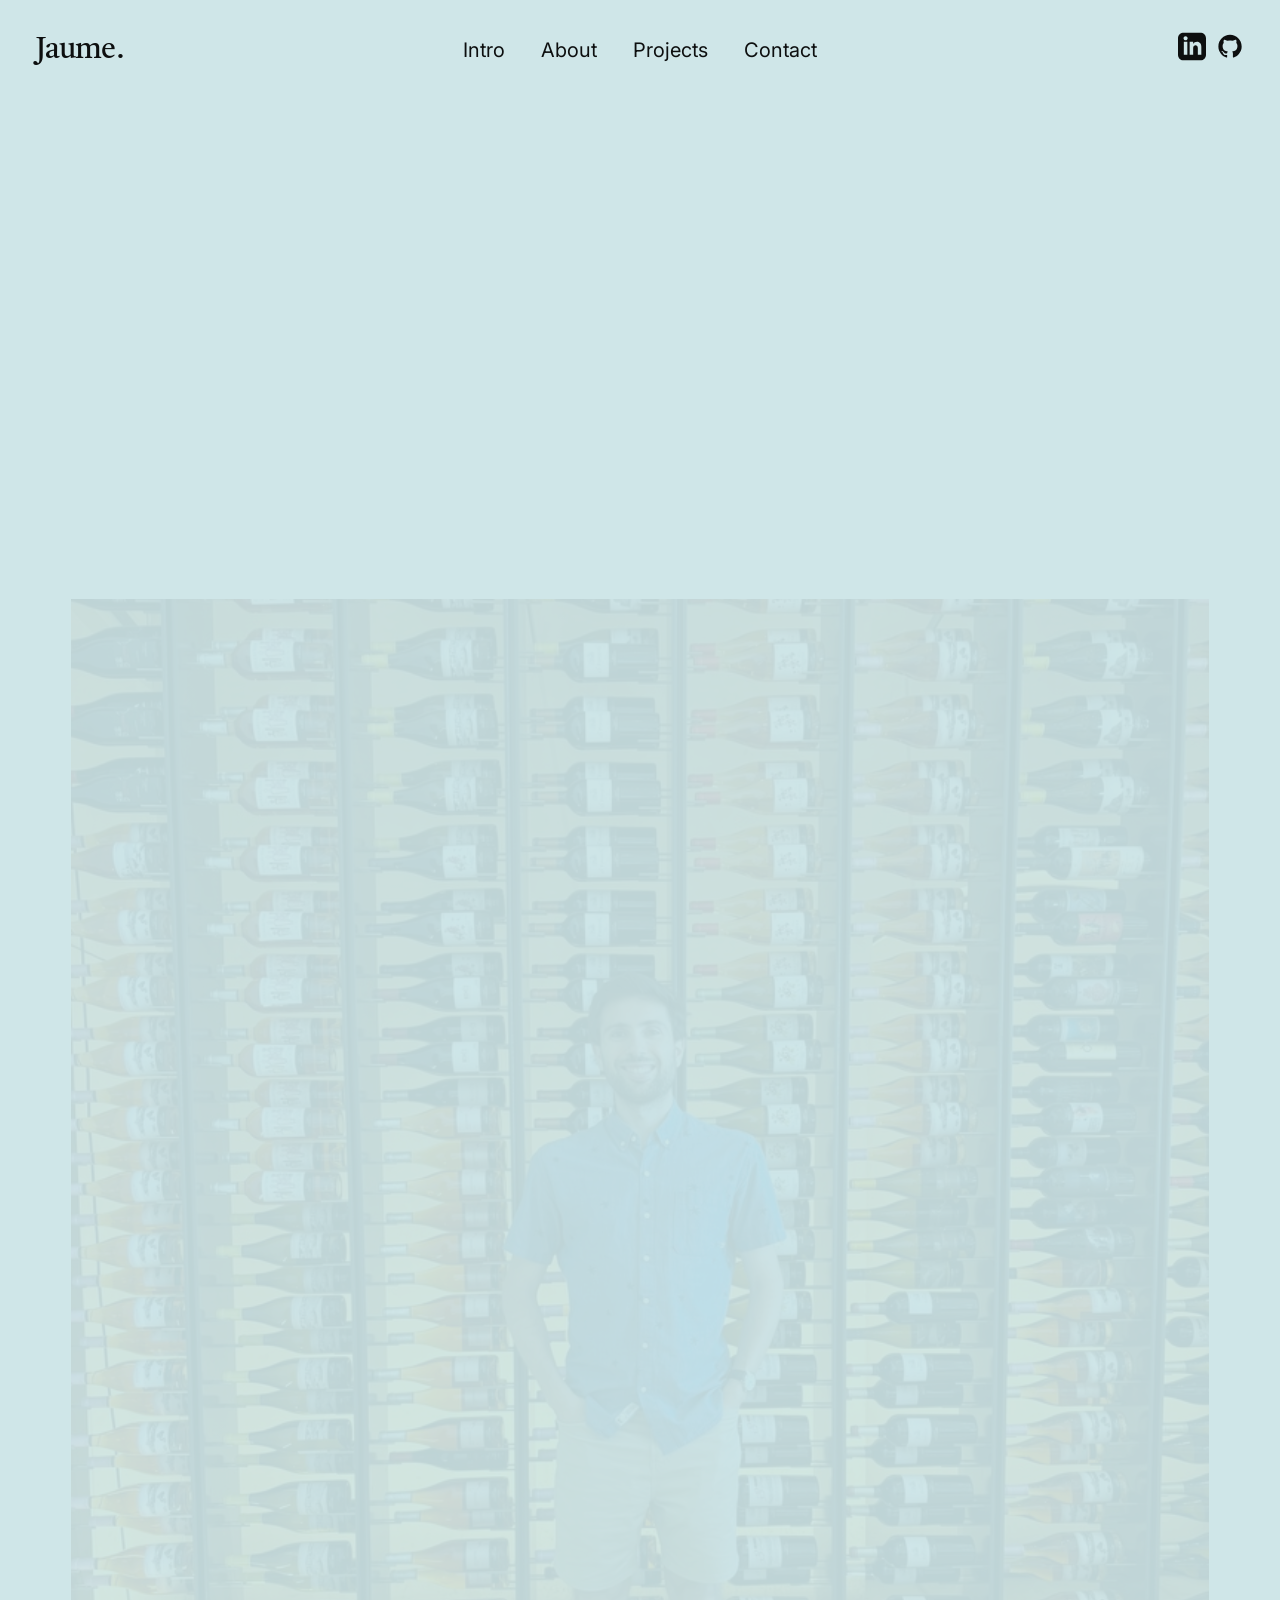
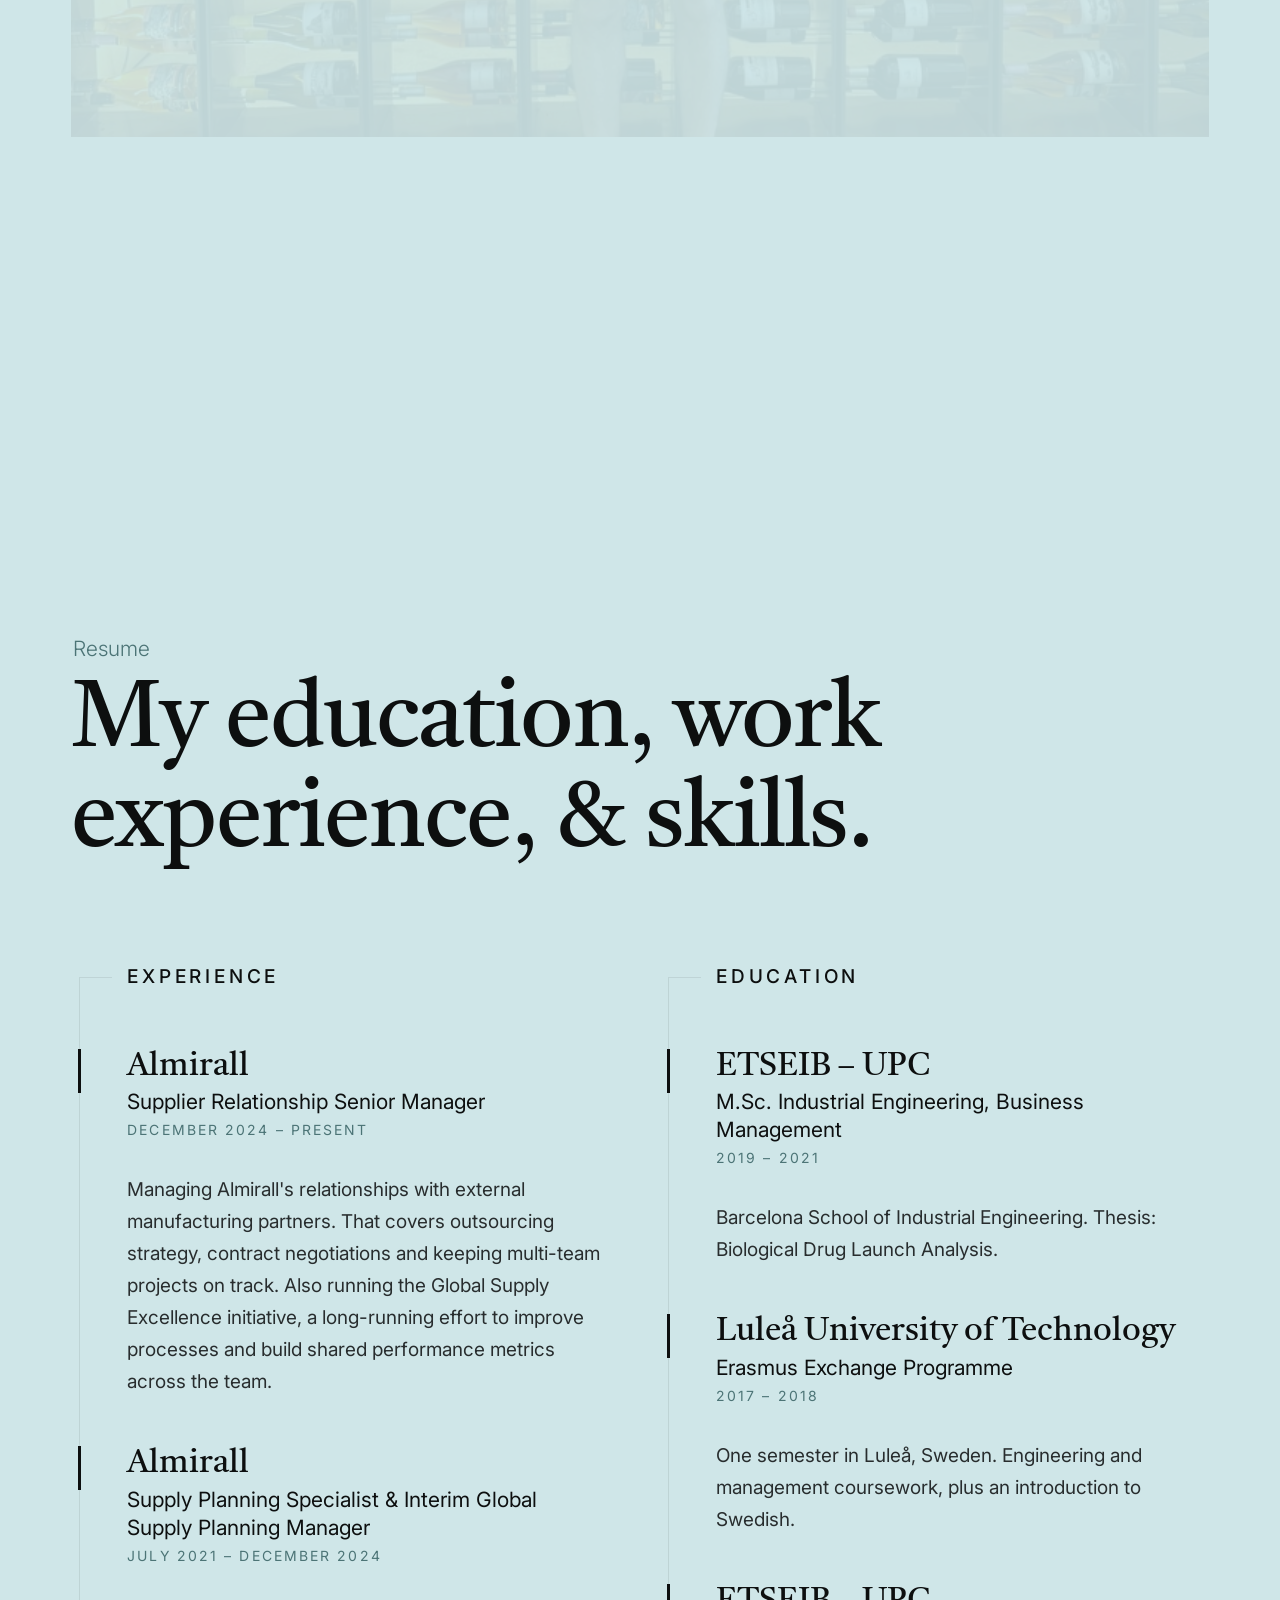
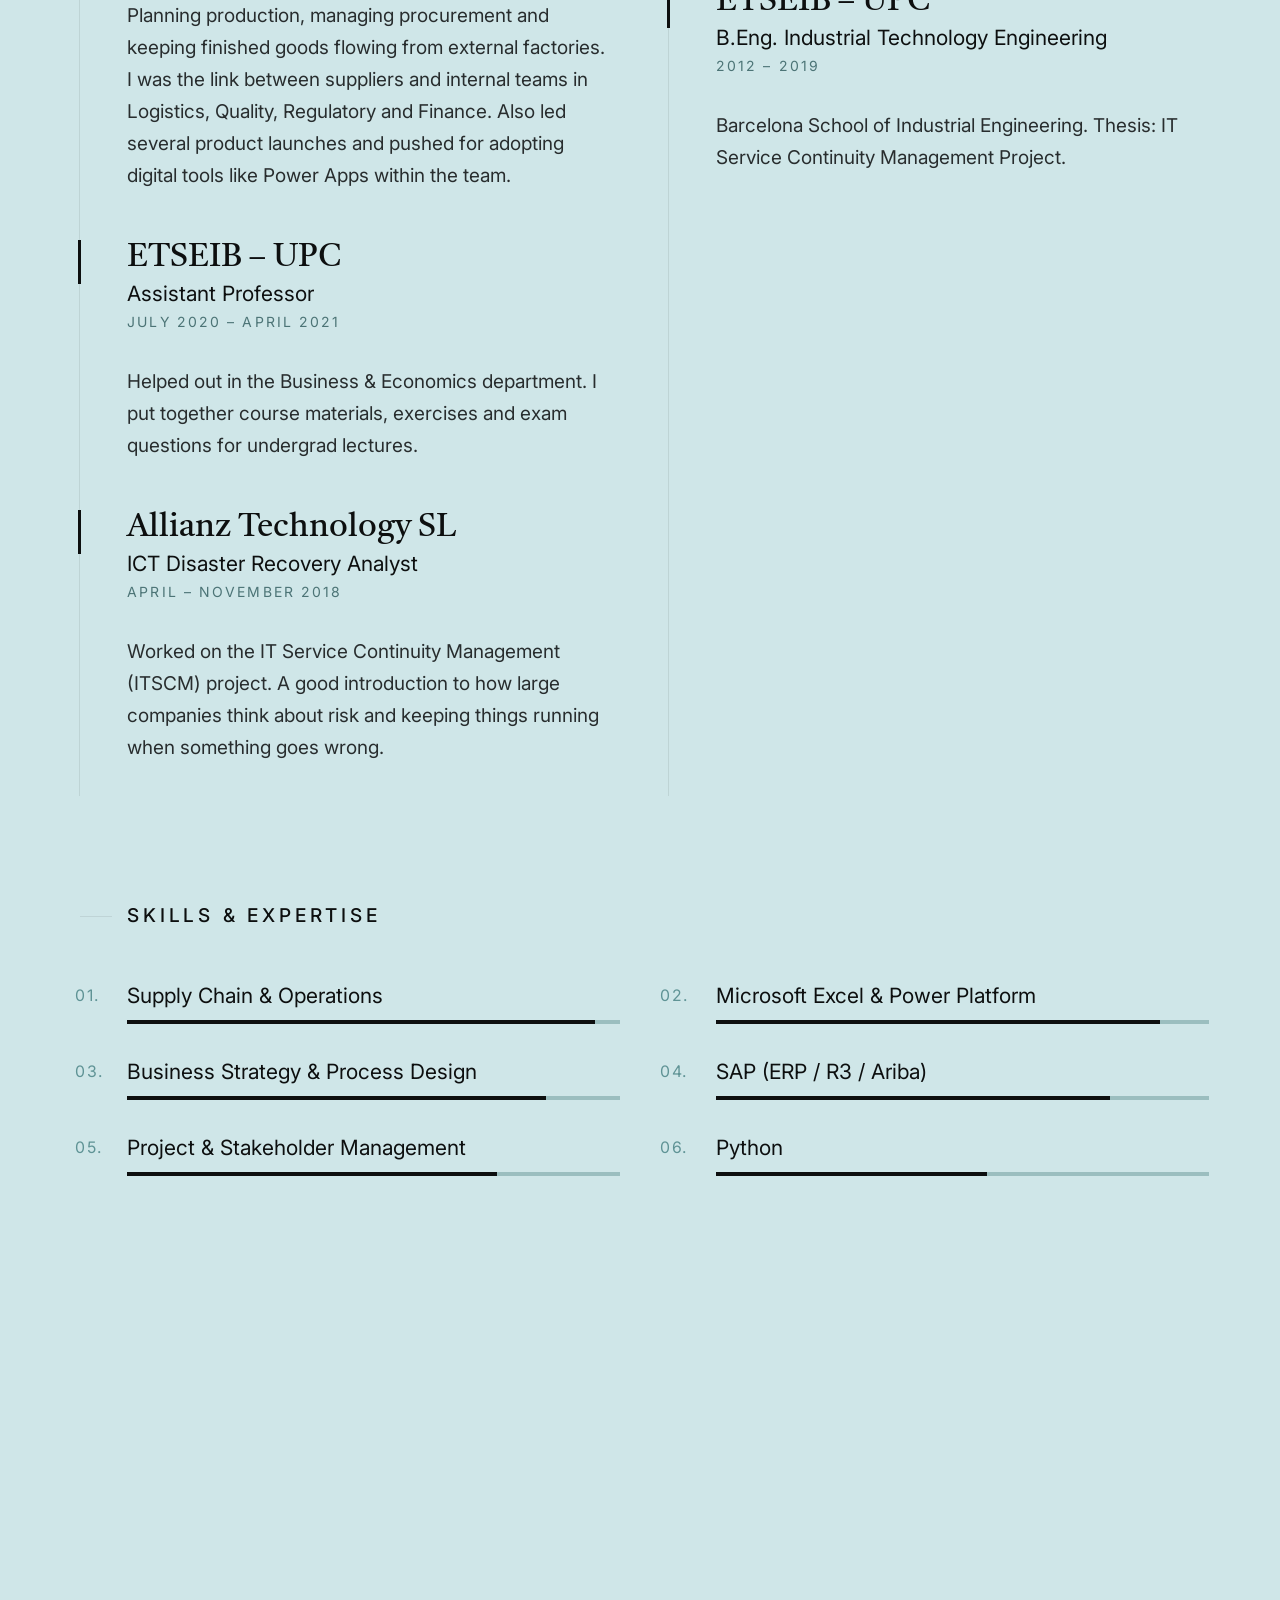
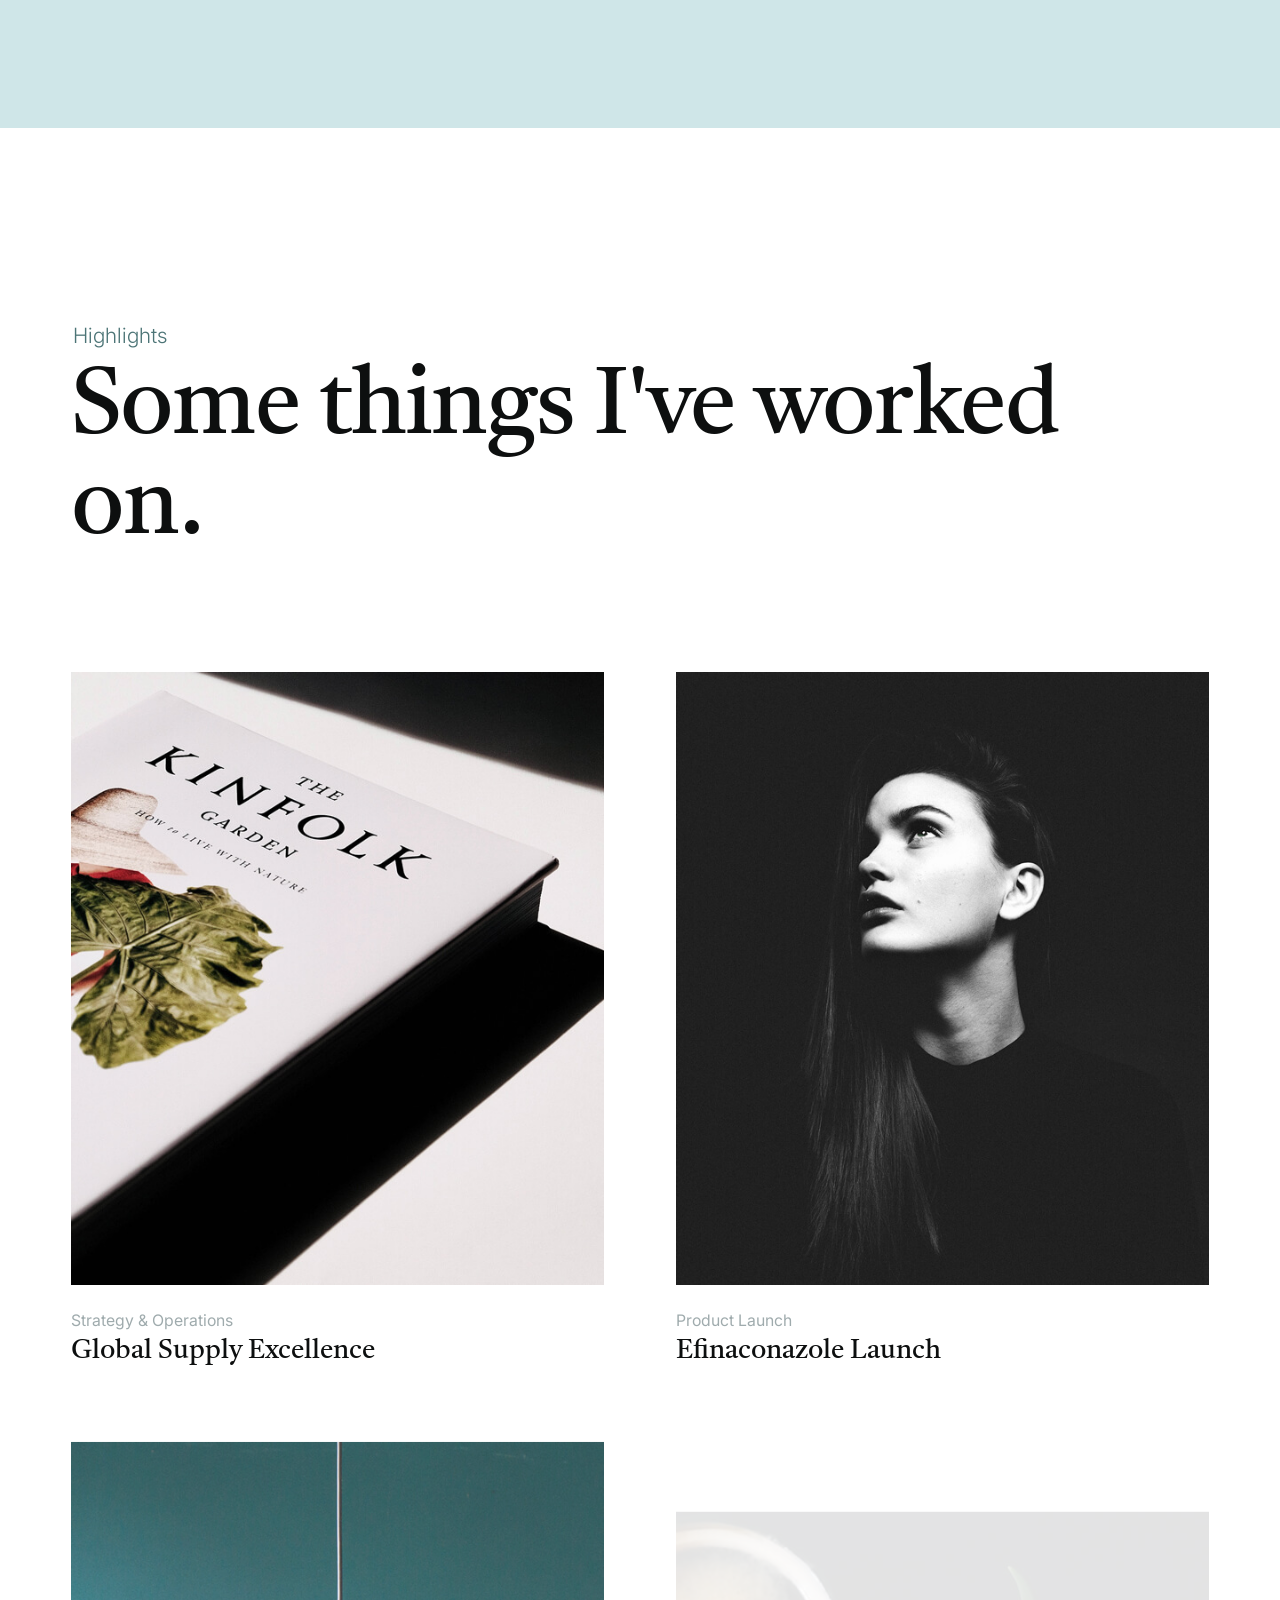
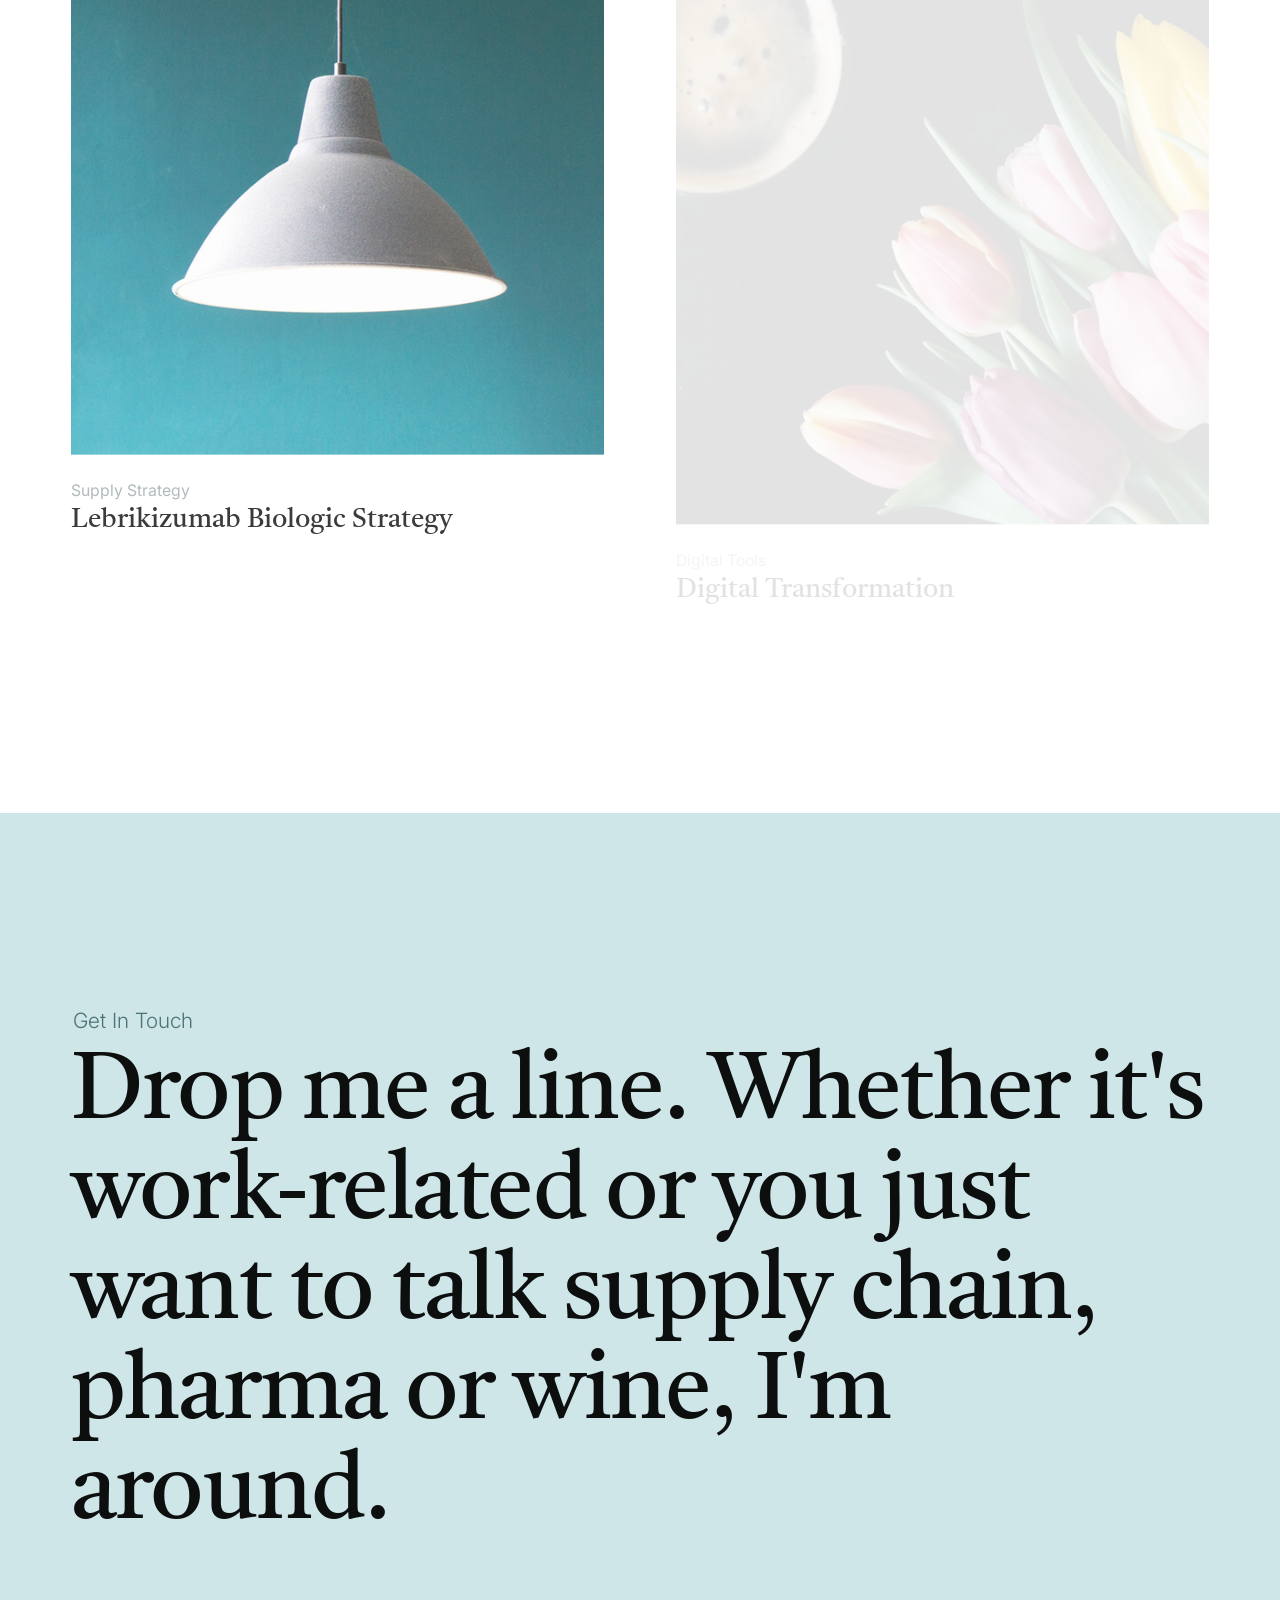
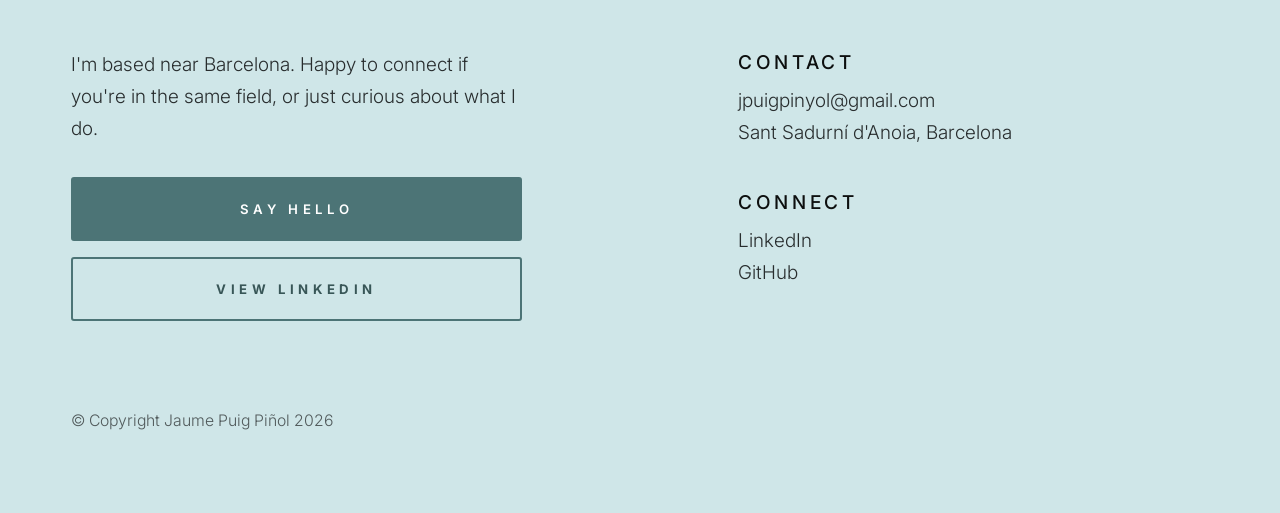
==== index.html @ be2e6970 "Rewrite all copy: remove em dashes, reduce AI tone - Replace em dashes throughout with natural punct" ====
<!DOCTYPE html>
<html lang="en" class="no-js" >
<head>

    <meta charset="utf-8">
    <meta name="viewport" content="width=device-width, initial-scale=1">
    <title>Jaume Puig Piñol</title>

    <script>
        document.documentElement.classList.remove('no-js');
        document.documentElement.classList.add('js');
    </script>

    <link rel="stylesheet" href="css/vendor.css">
    <link rel="stylesheet" href="css/styles.css">

    <link rel="apple-touch-icon" sizes="180x180" href="apple-touch-icon.png">
    <link rel="icon" type="image/png" sizes="32x32" href="favicon-32x32.png">
    <link rel="icon" type="image/png" sizes="16x16" href="favicon-16x16.png">
    <link rel="manifest" href="site.webmanifest">

</head>

<body id="top">

    <div id="preloader">
        <div id="loader" class="line"></div>
    </div>

    <div id="page" class="s-pagewrap">


        <!-- # site header
        ================================================== -->
        <header id="masthead" class="s-header">

            <div class="s-header__block">
                <div class="s-header__branding">
                    <p class="site-title">
                        <a href="index.html" rel="home">Jaume.</a>
                    </p>
                </div>
                <a class="s-header__menu-toggle" href="#0"><span>Menu</span></a>
            </div>

            <div class="row s-header__nav-wrap">

                <nav class="s-header__nav">
                    <ul>
                        <li class="current"><a href="#intro" class="smoothscroll">Intro</a></li>
                        <li><a href="#about" class="smoothscroll">About</a></li>
                        <li><a href="#works" class="smoothscroll">Projects</a></li>
                        <li><a href="#colophon" class="smoothscroll">Contact</a></li>
                    </ul>
                </nav>

                <ul class="s-header__social">
                    <li>
                        <a href="https://www.linkedin.com/in/jaumepuig/" target="_blank" rel="noopener">
                            <svg xmlns="http://www.w3.org/2000/svg" width="24" height="24" viewBox="0 0 24 24" style="fill:rgba(0, 0, 0, 1)"><path d="M19 0h-14c-2.761 0-5 2.239-5 5v14c0 2.761 2.239 5 5 5h14c2.762 0 5-2.239 5-5v-14c0-2.761-2.238-5-5-5zm-11 19h-3v-11h3v11zm-1.5-12.268c-.966 0-1.75-.79-1.75-1.764s.784-1.764 1.75-1.764 1.75.79 1.75 1.764-.783 1.764-1.75 1.764zm13.5 12.268h-3v-5.604c0-3.368-4-3.113-4 0v5.604h-3v-11h3v1.765c1.396-2.586 7-2.777 7 2.476v6.759z"/></svg>
                            <span class="u-screen-reader-text">LinkedIn</span>
                        </a>
                    </li>
                    <li>
                        <a href="https://github.com/Jay-Hill-AI" target="_blank" rel="noopener">
                            <svg xmlns="http://www.w3.org/2000/svg" width="24" height="24" viewBox="0 0 24 24" style="fill: rgba(0, 0, 0, 1)"><path fill-rule="evenodd" clip-rule="evenodd" d="M12.026 2c-5.509 0-9.974 4.465-9.974 9.974 0 4.406 2.857 8.145 6.821 9.465.499.09.679-.217.679-.481 0-.237-.008-.865-.011-1.696-2.775.602-3.361-1.338-3.361-1.338-.452-1.152-1.107-1.459-1.107-1.459-.905-.619.069-.605.069-.605 1.002.07 1.527 1.028 1.527 1.028.89 1.524 2.336 1.084 2.902.829.091-.645.351-1.085.635-1.334-2.214-.251-4.542-1.107-4.542-4.93 0-1.087.389-1.979 1.024-2.675-.101-.253-.446-1.268.099-2.64 0 0 .837-.269 2.742 1.021a9.582 9.582 0 0 1 2.496-.336 9.554 9.554 0 0 1 2.496.336c1.906-1.291 2.742-1.021 2.742-1.021.545 1.372.203 2.387.099 2.64.64.696 1.024 1.587 1.024 2.675 0 3.833-2.33 4.675-4.552 4.922.355.308.675.916.675 1.846 0 1.334-.012 2.41-.012 2.737 0 .267.178.577.687.479C19.146 20.115 22 16.379 22 11.974 22 6.465 17.535 2 12.026 2z"></path></svg>
                            <span class="u-screen-reader-text">Github</span>
                        </a>
                    </li>
                </ul>

            </div>

        </header>


        <!-- # intro
        ================================================== -->
        <section id="intro" class="s-intro">

            <div class="row">
                <div class="column lg-12 s-intro__content">

                    <div class="s-intro__text">
                        <h1 class="s-intro__text-huge animate-on-load">
                            Jaume Puig Piñol
                        </h1>
                    </div>

                    <div class="s-intro__bg"></div>

                </div>
            </div>

        </section>


        <!-- # about
        ================================================== -->
        <section id="about" class="s-about">

            <div class="s-about__block s-about__intro">
                <div class="row">
                    <div class="column lg-12">
                        <h2 class="text-pretitle animate-on-load">About Me</h2>

                        <p class="attention-getter animate-on-load">
                        Industrial engineer turned supply chain professional. I work at Almirall, a pharma company
                        based in Barcelona, managing relationships with external manufacturing partners. Day to day
                        that means contracts, suppliers, projects and a fair amount of spreadsheets, all with the
                        goal of getting medicines out the door on time.
                        </p>
                    </div>
                </div>
            </div>


            <div class="s-about__block s-about__career">

                <div class="row s-about__career-header">
                    <div class="column lg-12">
                        <h2 class="text-pretitle">Resume</h2>

                        <p class="text-huge-title">
                        My education, work experience, & skills.
                        </p>
                    </div>
                </div>

                <div class="row s-about__timeline" data-animate-block>

                    <div class="column lg-6 stack-on-900 s-about__timeline-section" data-animate-el>

                        <h2 class="text-subtitle">Experience</h2>

                        <div class="timeline">

                            <div class="timeline__block">
                                <div class="timeline__bullet"></div>
                                <div class="timeline__header">
                                    <h4 class="timeline__title">Almirall</h4>
                                    <h5 class="timeline__meta">Supplier Relationship Senior Manager</h5>
                                    <p class="timeline__timeframe">December 2024 – Present</p>
                                </div>
                                <div class="timeline__desc">
                                    <p>Managing Almirall's relationships with external manufacturing partners. That covers outsourcing strategy, contract negotiations and keeping multi-team projects on track. Also running the Global Supply Excellence initiative, a long-running effort to improve processes and build shared performance metrics across the team.</p>
                                </div>
                            </div>

                            <div class="timeline__block">
                                <div class="timeline__bullet"></div>
                                <div class="timeline__header">
                                    <h4 class="timeline__title">Almirall</h4>
                                    <h5 class="timeline__meta">Supply Planning Specialist & Interim Global Supply Planning Manager</h5>
                                    <p class="timeline__timeframe">July 2021 – December 2024</p>
                                </div>
                                <div class="timeline__desc">
                                    <p>Planning production, managing procurement and keeping finished goods flowing from external factories. I was the link between suppliers and internal teams in Logistics, Quality, Regulatory and Finance. Also led several product launches and pushed for adopting digital tools like Power Apps within the team.</p>
                                </div>
                            </div>

                            <div class="timeline__block">
                                <div class="timeline__bullet"></div>
                                <div class="timeline__header">
                                    <h4 class="timeline__title">ETSEIB – UPC</h4>
                                    <h5 class="timeline__meta">Assistant Professor</h5>
                                    <p class="timeline__timeframe">July 2020 – April 2021</p>
                                </div>
                                <div class="timeline__desc">
                                    <p>Helped out in the Business & Economics department. I put together course materials, exercises and exam questions for undergrad lectures.</p>
                                </div>
                            </div>

                            <div class="timeline__block">
                                <div class="timeline__bullet"></div>
                                <div class="timeline__header">
                                    <h4 class="timeline__title">Allianz Technology SL</h4>
                                    <h5 class="timeline__meta">ICT Disaster Recovery Analyst</h5>
                                    <p class="timeline__timeframe">April – November 2018</p>
                                </div>
                                <div class="timeline__desc">
                                    <p>Worked on the IT Service Continuity Management (ITSCM) project. A good introduction to how large companies think about risk and keeping things running when something goes wrong.</p>
                                </div>
                            </div>

                        </div>

                    </div>

                    <div class="column lg-6 stack-on-900 s-about__timeline-section" data-animate-el>

                        <h2 class="text-subtitle">Education</h2>

                        <div class="timeline">

                            <div class="timeline__block">
                                <div class="timeline__bullet"></div>
                                <div class="timeline__header">
                                    <h4 class="timeline__title">ETSEIB – UPC</h4>
                                    <h5 class="timeline__meta">M.Sc. Industrial Engineering, Business Management</h5>
                                    <p class="timeline__timeframe">2019 – 2021</p>
                                </div>
                                <div class="timeline__desc">
                                    <p>Barcelona School of Industrial Engineering. Thesis: Biological Drug Launch Analysis.</p>
                                </div>
                            </div>

                            <div class="timeline__block">
                                <div class="timeline__bullet"></div>
                                <div class="timeline__header">
                                    <h4 class="timeline__title">Luleå University of Technology</h4>
                                    <h5 class="timeline__meta">Erasmus Exchange Programme</h5>
                                    <p class="timeline__timeframe">2017 – 2018</p>
                                </div>
                                <div class="timeline__desc">
                                    <p>One semester in Luleå, Sweden. Engineering and management coursework, plus an introduction to Swedish.</p>
                                </div>
                            </div>

                            <div class="timeline__block">
                                <div class="timeline__bullet"></div>
                                <div class="timeline__header">
                                    <h4 class="timeline__title">ETSEIB – UPC</h4>
                                    <h5 class="timeline__meta">B.Eng. Industrial Technology Engineering</h5>
                                    <p class="timeline__timeframe">2012 – 2019</p>
                                </div>
                                <div class="timeline__desc">
                                    <p>Barcelona School of Industrial Engineering. Thesis: IT Service Continuity Management Project.</p>
                                </div>
                            </div>

                        </div>

                    </div>

                </div>

                <div class="row s-about__skills" data-animate-block>
                    <div class="column lg-12" data-animate-el>

                        <h2 class="text-subtitle">Skills & Expertise</h2>

                        <ul class="skill-bars">
                            <li>
                                <div class="progress percent95"></div>
                                <strong>Supply Chain & Operations</strong>
                            </li>
                            <li>
                                <div class="progress percent90"></div>
                                <strong>Microsoft Excel & Power Platform</strong>
                            </li>
                            <li>
                                <div class="progress percent85"></div>
                                <strong>Business Strategy & Process Design</strong>
                            </li>
                            <li>
                                <div class="progress percent80"></div>
                                <strong>SAP (ERP / R3 / Ariba)</strong>
                            </li>
                            <li>
                                <div class="progress percent75"></div>
                                <strong>Project & Stakeholder Management</strong>
                            </li>
                            <li>
                                <div class="progress percent55"></div>
                                <strong>Python</strong>
                            </li>
                        </ul>

                    </div>
                </div>

                <div class="row s-about__clients" data-animate-block>
                    <div class="column lg-12" data-animate-el>

                        <h2 class="text-pretitle">Languages</h2>

                        <ul class="clients-list text-huge-title">
                            <li>Catalan</li>
                            <li>Spanish</li>
                            <li>English (C2)</li>
                            <li>French (A2)</li>
                        </ul>

                    </div>
                </div>

            </div>

        </section>


        <!-- # projects
        ================================================== -->
        <section id="works" class="s-works">

            <div class="row">
                <div class="column lg-12">
                    <h2 class="text-pretitle">Highlights</h2>

                    <p class="text-huge-title">
                    Some things I've worked on.
                    </p>
                </div>
            </div>

            <div class="row folio-list block-lg-one-half block-stack-on-550" data-animate-block>

                <div class="column" data-animate-el>
                    <div class="folio-item">
                        <div class="folio-item__thumb">
                            <a class="folio-item__thumb-link" href="images/portfolio/gallery/g-kinfolk.jpg" title="Global Supply Excellence" data-size="1050x700">
                                <img src="images/portfolio/kinfolk.jpg"
                                     srcset="images/portfolio/kinfolk.jpg 1x, images/portfolio/kinfolk@2x.jpg 2x" alt="Global Supply Excellence">
                            </a>
                        </div>
                        <div class="folio-item__info">
                            <div class="folio-item__meta">
                                <span class="cat">Strategy & Operations</span>
                            </div>
                            <h4 class="folio-item__title">Global Supply Excellence</h4>
                        </div>
                        <div class="folio-item__caption">
                            <p>An ongoing initiative at Almirall to improve how we work with external suppliers. Covers process reviews, building shared KPIs, and getting proper visibility on what's actually happening out there.</p>
                        </div>
                    </div>
                </div>

                <div class="column" data-animate-el>
                    <div class="folio-item">
                        <div class="folio-item__thumb">
                            <a class="folio-item__thumb-link" href="images/portfolio/gallery/g-grayscale.jpg" title="Efinaconazole Product Launch" data-size="1050x700">
                                <img src="images/portfolio/grayscale.jpg"
                                     srcset="images/portfolio/grayscale.jpg 1x, images/portfolio/grayscale@2x.jpg 2x" alt="Efinaconazole Product Launch">
                            </a>
                        </div>
                        <div class="folio-item__info">
                            <div class="folio-item__meta">
                                <span class="cat">Product Launch</span>
                            </div>
                            <h4 class="folio-item__title">Efinaconazole Launch</h4>
                        </div>
                        <div class="folio-item__caption">
                            <p>Coordinated the supply side of the commercial launch of efinaconazole. Got manufacturing ready in time and kept regulatory and commercial teams in sync throughout.</p>
                        </div>
                    </div>
                </div>

                <div class="column" data-animate-el>
                    <div class="folio-item">
                        <div class="folio-item__thumb">
                            <a class="folio-item__thumb-link" href="images/portfolio/gallery/g-lamp.jpg" title="Lebrikizumab Biologic Strategy" data-size="1050x700">
                                <img src="images/portfolio/lamp.jpg"
                                     srcset="images/portfolio/lamp.jpg 1x, images/portfolio/lamp@2x.jpg 2x" alt="Lebrikizumab Biologic Strategy">
                            </a>
                        </div>
                        <div class="folio-item__info">
                            <div class="folio-item__meta">
                                <span class="cat">Supply Strategy</span>
                            </div>
                            <h4 class="folio-item__title">Lebrikizumab Biologic Strategy</h4>
                        </div>
                        <div class="folio-item__caption">
                            <p>Built the external supply strategy for Almirall's biologic launch. Biologics are a different beast to small molecules, so this was a proper learning curve in terms of supply chain complexity.</p>
                        </div>
                    </div>
                </div>

                <div class="column" data-animate-el>
                    <div class="folio-item">
                        <div class="folio-item__thumb">
                            <a class="folio-item__thumb-link" href="images/portfolio/gallery/g-tulips.jpg" title="Digital Transformation" data-size="1050x700">
                                <img src="images/portfolio/tulips.jpg"
                                     srcset="images/portfolio/tulips.jpg 1x, images/portfolio/tulips@2x.jpg 2x" alt="Digital Transformation">
                            </a>
                        </div>
                        <div class="folio-item__info">
                            <div class="folio-item__meta">
                                <span class="cat">Digital Tools</span>
                            </div>
                            <h4 class="folio-item__title">Digital Transformation</h4>
                        </div>
                        <div class="folio-item__caption">
                            <p>Introduced Power Apps and some AI tools within the team to cut down on manual work and improve how we track and report. Still a work in progress, but it's already saved a lot of time.</p>
                        </div>
                    </div>
                </div>

            </div>

        </section>


        <!-- # site footer / contact
        ================================================== -->
        <footer id="colophon" class="s-footer">

            <div class="row s-footer__contact-header">
                <div class="column lg-12">
                    <h2 class="text-pretitle">Get In Touch</h2>

                    <p class="text-huge-title">
                        Drop me a line. Whether it's work-related or you just want to talk supply chain, pharma or wine, I'm around.
                    </p>
                </div>
            </div>

            <div class="row s-footer__contact-content">

                <div class="column lg-5 md-6 stack-on-900 left-block">
                    <p>
                    I'm based near Barcelona. Happy to connect if you're in the same field, or just curious about what I do.

                    <div class="s-footer__buttons">
                        <a href="mailto:jpuigpinyol@gmail.com" class="btn btn--primary u-fullwidth">Say Hello</a>
                        <a href="https://www.linkedin.com/in/jaumepuig/" target="_blank" rel="noopener" class="btn btn--stroke u-fullwidth">View LinkedIn</a>
                    </div>

                    </p>
                </div>

                <div class="column lg-4 md-5 stack-on-900 right-block">

                    <div class="s-footer__contact-info">
                        <h2 class="text-subtitle">Contact</h2>
                        <ul class="link-list">
                            <li><a href="mailto:jpuigpinyol@gmail.com">jpuigpinyol@gmail.com</a></li>
                            <li>Sant Sadurní d'Anoia, Barcelona</li>
                        </ul>
                    </div>

                    <div class="s-footer__social">
                        <h2 class="text-subtitle">Connect</h2>
                        <ul class="link-list">
                            <li><a href="https://www.linkedin.com/in/jaumepuig/" target="_blank" rel="noopener">LinkedIn</a></li>
                            <li><a href="https://github.com/Jay-Hill-AI" target="_blank" rel="noopener">GitHub</a></li>
                        </ul>
                    </div>

                </div>
            </div>

            <div class="row s-footer__bottom">
                <div class="column ss-copyright">
                    <span>© Copyright Jaume Puig Piñol 2026</span>
                </div>

                <div class="ss-go-top">
                    <a class="smoothscroll" title="Back to Top" href="#top">
                        <svg xmlns="http://www.w3.org/2000/svg" width="24" height="24" viewBox="0 0 24 24" style="fill: rgba(0, 0, 0, 1)"><path d="M6 4h12v2H6zm5 10v6h2v-6h5l-6-6-6 6z"></path></svg>
                    </a>
                </div>
            </div>

        </footer>

    </div>


    <!-- photoswipe background
    ================================================== -->
    <div aria-hidden="true" class="pswp" role="dialog" tabindex="-1">

        <div class="pswp__bg"></div>
        <div class="pswp__scroll-wrap">

            <div class="pswp__container">
                <div class="pswp__item"></div>
                <div class="pswp__item"></div>
                <div class="pswp__item"></div>
            </div>

            <div class="pswp__ui pswp__ui--hidden">
                <div class="pswp__top-bar">
                    <div class="pswp__counter"></div><button class="pswp__button pswp__button--close" title="Close (Esc)"></button> <button class="pswp__button pswp__button--share" title="Share"></button> <button class="pswp__button pswp__button--fs" title="Toggle fullscreen"></button> <button class="pswp__button pswp__button--zoom" title="Zoom in/out"></button>
                    <div class="pswp__preloader">
                        <div class="pswp__preloader__icn">
                            <div class="pswp__preloader__cut">
                                <div class="pswp__preloader__donut"></div>
                            </div>
                        </div>
                    </div>
                </div>
                <div class="pswp__share-modal pswp__share-modal--hidden pswp__single-tap">
                    <div class="pswp__share-tooltip"></div>
                </div><button class="pswp__button pswp__button--arrow--left" title="Previous (arrow left)"></button> <button class="pswp__button pswp__button--arrow--right" title="Next (arrow right)"></button>
                <div class="pswp__caption">
                    <div class="pswp__caption__center"></div>
                </div>
            </div>

        </div>

    </div>


    <script src="js/plugins.js"></script>
    <script src="js/main.js"></script>

</body>
</html>
---- css/vendor.css ----
/* ===================================================================
 * Augustine Third-party Stylesheets
 * Template Ver. 1.0.0
 * 03-16-2022
 * -------------------------------------------------------------------
 *
 * TOC:
 * # PrismJS 
 * # Swiper
 * # PhotoSwipe Main CSS
 * # PhotoSwipe Skin
 *
 * ------------------------------------------------------------------- */


/* ===================================================================
 * # PrismJS 1.20.0
 *   https://prismjs.com/download.html#themes=prism-okaidia&languages=markup+css+clike+javascript+markup-templating+php 
 *   
 *   okaidia theme for JavaScript, CSS and HTML
 *   Loosely based on Monokai textmate theme by http://www.monokai.nl/
 *   @author ocodia
 * ------------------------------------------------------------------- */
code[class*="language-"],
pre[class*="language-"] {
    color           : #f8f8f2;
    background      : none;
    text-shadow     : 0 1px rgba(0, 0, 0, 0.3);
    font-family     : var(--font-mono);
    font-size       : calc(var(--text-size) * 0.9444);
    text-align      : left;
    white-space     : pre;
    word-spacing    : normal;
    word-break      : normal;
    word-wrap       : normal;
    line-height     : var(--vspace-1);
    -moz-tab-size   : 4;
    -o-tab-size     : 4;
    tab-size        : 4;
    -webkit-hyphens : none;
    -moz-hyphens    : none;
    -ms-hyphens     : none;
    hyphens         : none;
}

/* Code blocks */
pre[class*="language-"] {
    padding  : var(--vspace-0_5) 0 var(--vspace-1);
    margin   : var(--vspace-1) 0;
    overflow : auto;
}

:not(pre)>code[class*="language-"],
pre[class*="language-"] {
    background : #272822;
}

/* Inline code */
:not(pre)>code[class*="language-"] {
    padding     : .1em;
    white-space : normal;
}

.token.comment,
.token.prolog,
.token.doctype,
.token.cdata {
    color : slategray;
}

.token.punctuation {
    color : #f8f8f2;
}

.token.namespace {
    opacity : .7;
}

.token.property,
.token.tag,
.token.constant,
.token.symbol,
.token.deleted {
    color : #f92672;
}

.token.boolean,
.token.number {
    color : #ae81ff;
}

.token.selector,
.token.attr-name,
.token.string,
.token.char,
.token.builtin,
.token.inserted {
    color : #a6e22e;
}

.token.operator,
.token.entity,
.token.url,
.language-css .token.string,
.style .token.string,
.token.variable {
    color : #f8f8f2;
}

.token.atrule,
.token.attr-value,
.token.function,
.token.class-name {
    color : #e6db74;
}

.token.keyword {
    color : #66d9ef;
}

.token.regex,
.token.important {
    color : #fd971f;
}

.token.important,
.token.bold {
    font-weight : bold;
}

.token.italic {
    font-style : italic;
}

.token.entity {
    cursor : help;
}



/* ===================================================================
 * # Swiper 8.0.6
 * Most modern mobile touch slider and framework with hardware accelerated transitions
 * https://swiperjs.com
 *
 * Copyright 2014-2022 Vladimir Kharlampidi
 *
 * Released under the MIT License
 *
 * Released on: February 14, 2022
 * ------------------------------------------------------------------- */
@font-face {
    font-family : 'swiper-icons';
    src         : url("data:application/font-woff;charset=utf-8;base64, [base64]//wADZ2x5ZgAAAywAAADMAAAD2MHtryVoZWFkAAABbAAAADAAAAA2E2+eoWhoZWEAAAGcAAAAHwAAACQC9gDzaG10eAAAAigAAAAZAAAArgJkABFsb2NhAAAC0AAAAFoAAABaFQAUGG1heHAAAAG8AAAAHwAAACAAcABAbmFtZQAAA/gAAAE5AAACXvFdBwlwb3N0AAAFNAAAAGIAAACE5s74hXjaY2BkYGAAYpf5Hu/j+W2+MnAzMYDAzaX6QjD6/4//Bxj5GA8AuRwMYGkAPywL13jaY2BkYGA88P8Agx4j+/8fQDYfA1AEBWgDAIB2BOoAeNpjYGRgYNBh4GdgYgABEMnIABJzYNADCQAACWgAsQB42mNgYfzCOIGBlYGB0YcxjYGBwR1Kf2WQZGhhYGBiYGVmgAFGBiQQkOaawtDAoMBQxXjg/wEGPcYDDA4wNUA2CCgwsAAAO4EL6gAAeNpj2M0gyAACqxgGNWBkZ2D4/wMA+xkDdgAAAHjaY2BgYGaAYBkGRgYQiAHyGMF8FgYHIM3DwMHABGQrMOgyWDLEM1T9/w8UBfEMgLzE////P/5//f/V/xv+r4eaAAeMbAxwIUYmIMHEgKYAYjUcsDAwsLKxc3BycfPw8jEQA/[base64]/uznmfPFBNODM2K7MTQ45YEAZqGP81AmGGcF3iPqOop0r1SPTaTbVkfUe4HXj97wYE+yNwWYxwWu4v1ugWHgo3S1XdZEVqWM7ET0cfnLGxWfkgR42o2PvWrDMBSFj/IHLaF0zKjRgdiVMwScNRAoWUoH78Y2icB/yIY09An6AH2Bdu/UB+yxopYshQiEvnvu0dURgDt8QeC8PDw7Fpji3fEA4z/PEJ6YOB5hKh4dj3EvXhxPqH/SKUY3rJ7srZ4FZnh1PMAtPhwP6fl2PMJMPDgeQ4rY8YT6Gzao0eAEA409DuggmTnFnOcSCiEiLMgxCiTI6Cq5DZUd3Qmp10vO0LaLTd2cjN4fOumlc7lUYbSQcZFkutRG7g6JKZKy0RmdLY680CDnEJ+UMkpFFe1RN7nxdVpXrC4aTtnaurOnYercZg2YVmLN/d/gczfEimrE/fs/bOuq29Zmn8tloORaXgZgGa78yO9/cnXm2BpaGvq25Dv9S4E9+5SIc9PqupJKhYFSSl47+Qcr1mYNAAAAeNptw0cKwkAAAMDZJA8Q7OUJvkLsPfZ6zFVERPy8qHh2YER+3i/BP83vIBLLySsoKimrqKqpa2hp6+jq6RsYGhmbmJqZSy0sraxtbO3sHRydnEMU4uR6yx7JJXveP7WrDycAAAAAAAH//wACeNpjYGRgYOABYhkgZgJCZgZNBkYGLQZtIJsFLMYAAAw3ALgAeNolizEKgDAQBCchRbC2sFER0YD6qVQiBCv/H9ezGI6Z5XBAw8CBK/m5iQQVauVbXLnOrMZv2oLdKFa8Pjuru2hJzGabmOSLzNMzvutpB3N42mNgZGBg4GKQYzBhYMxJLMlj4GBgAYow/P/PAJJhLM6sSoWKfWCAAwDAjgbRAAB42mNgYGBkAIIbCZo5IPrmUn0hGA0AO8EFTQAA");
    font-weight : 400;
    font-style  : normal;
}

:root {
    --swiper-theme-color : #007aff;
}

.swiper {
    margin-left  : auto;
    margin-right : auto;
    position     : relative;
    overflow     : hidden;
    list-style   : none;
    padding      : 0;
    /* Fix of Webkit flickering */
    z-index      : 1;
}

.swiper-vertical>.swiper-wrapper {
    flex-direction : column;
}

.swiper-wrapper {
    position            : relative;
    width               : 100%;
    height              : 100%;
    z-index             : 1;
    display             : flex;
    transition-property : transform;
    box-sizing          : content-box;
}

.swiper-android .swiper-slide,
.swiper-wrapper {
    transform : translate3d(0px, 0, 0);
}

.swiper-pointer-events {
    touch-action : pan-y;
}

.swiper-pointer-events.swiper-vertical {
    touch-action : pan-x;
}

.swiper-slide {
    flex-shrink         : 0;
    width               : 100%;
    height              : 100%;
    position            : relative;
    transition-property : transform;
}

.swiper-slide-invisible-blank {
    visibility : hidden;
}

/* Auto Height */
.swiper-autoheight,
.swiper-autoheight .swiper-slide {
    height : auto;
}

.swiper-autoheight .swiper-wrapper {
    align-items         : flex-start;
    transition-property : transform, height;
}

.swiper-backface-hidden .swiper-slide {
    transform                   : translateZ(0);
    -webkit-backface-visibility : hidden;
    backface-visibility         : hidden;
}

/* 3D Effects */
.swiper-3d,
.swiper-3d.swiper-css-mode .swiper-wrapper {
    perspective : 1200px;
}

.swiper-3d .swiper-wrapper,
.swiper-3d .swiper-slide,
.swiper-3d .swiper-slide-shadow,
.swiper-3d .swiper-slide-shadow-left,
.swiper-3d .swiper-slide-shadow-right,
.swiper-3d .swiper-slide-shadow-top,
.swiper-3d .swiper-slide-shadow-bottom,
.swiper-3d .swiper-cube-shadow {
    transform-style : preserve-3d;
}

.swiper-3d .swiper-slide-shadow,
.swiper-3d .swiper-slide-shadow-left,
.swiper-3d .swiper-slide-shadow-right,
.swiper-3d .swiper-slide-shadow-top,
.swiper-3d .swiper-slide-shadow-bottom {
    position       : absolute;
    left           : 0;
    top            : 0;
    width          : 100%;
    height         : 100%;
    pointer-events : none;
    z-index        : 10;
}

.swiper-3d .swiper-slide-shadow {
    background : rgba(0, 0, 0, 0.15);
}

.swiper-3d .swiper-slide-shadow-left {
    background-image : linear-gradient(to left, rgba(0, 0, 0, 0.5), rgba(0, 0, 0, 0));
}

.swiper-3d .swiper-slide-shadow-right {
    background-image : linear-gradient(to right, rgba(0, 0, 0, 0.5), rgba(0, 0, 0, 0));
}

.swiper-3d .swiper-slide-shadow-top {
    background-image : linear-gradient(to top, rgba(0, 0, 0, 0.5), rgba(0, 0, 0, 0));
}

.swiper-3d .swiper-slide-shadow-bottom {
    background-image : linear-gradient(to bottom, rgba(0, 0, 0, 0.5), rgba(0, 0, 0, 0));
}

/* CSS Mode */
.swiper-css-mode>.swiper-wrapper {
    overflow           : auto;
    scrollbar-width    : none;
    /* For Firefox */
    -ms-overflow-style : none;
    /* For Internet Explorer and Edge */
}

.swiper-css-mode>.swiper-wrapper::-webkit-scrollbar {
    display : none;
}

.swiper-css-mode>.swiper-wrapper>.swiper-slide {
    scroll-snap-align : start start;
}

.swiper-horizontal.swiper-css-mode>.swiper-wrapper {
    scroll-snap-type : x mandatory;
}

.swiper-vertical.swiper-css-mode>.swiper-wrapper {
    scroll-snap-type : y mandatory;
}

.swiper-centered>.swiper-wrapper::before {
    content     : '';
    flex-shrink : 0;
    order       : 9999;
}

.swiper-centered.swiper-horizontal>.swiper-wrapper>.swiper-slide:first-child {
    margin-inline-start : var(--swiper-centered-offset-before);
}

.swiper-centered.swiper-horizontal>.swiper-wrapper::before {
    height     : 100%;
    min-height : 1px;
    width      : var(--swiper-centered-offset-after);
}

.swiper-centered.swiper-vertical>.swiper-wrapper>.swiper-slide:first-child {
    margin-block-start : var(--swiper-centered-offset-before);
}

.swiper-centered.swiper-vertical>.swiper-wrapper::before {
    width     : 100%;
    min-width : 1px;
    height    : var(--swiper-centered-offset-after);
}

.swiper-centered>.swiper-wrapper>.swiper-slide {
    scroll-snap-align : center center;
}

.swiper-virtual .swiper-slide {
    -webkit-backface-visibility : hidden;
    transform                   : translateZ(0);
}

.swiper-virtual.swiper-css-mode .swiper-wrapper::after {
    content        : '';
    position       : absolute;
    left           : 0;
    top            : 0;
    pointer-events : none;
}

.swiper-virtual.swiper-css-mode.swiper-horizontal .swiper-wrapper::after {
    height : 1px;
    width  : var(--swiper-virtual-size);
}

.swiper-virtual.swiper-css-mode.swiper-vertical .swiper-wrapper::after {
    width  : 1px;
    height : var(--swiper-virtual-size);
}

:root {
    --swiper-navigation-size  : 44px;
    /*
  --swiper-navigation-color   : var(--swiper-theme-color);
  */
}

.swiper-button-prev,
.swiper-button-next {
    position        : absolute;
    top             : 50%;
    width           : calc(var(--swiper-navigation-size) / 44 * 27);
    height          : var(--swiper-navigation-size);
    margin-top      : calc(0px - (var(--swiper-navigation-size) / 2));
    z-index         : 10;
    cursor          : pointer;
    display         : flex;
    align-items     : center;
    justify-content : center;
    color           : var(--swiper-navigation-color, var(--swiper-theme-color));
}

.swiper-button-prev.swiper-button-disabled,
.swiper-button-next.swiper-button-disabled {
    opacity        : 0.35;
    cursor         : auto;
    pointer-events : none;
}

.swiper-button-prev:after,
.swiper-button-next:after {
    font-family    : swiper-icons;
    font-size      : var(--swiper-navigation-size);
    text-transform : none !important;
    letter-spacing : 0;
    text-transform : none;
    font-variant   : initial;
    line-height    : 1;
}

.swiper-button-prev,
.swiper-rtl .swiper-button-next {
    left  : 10px;
    right : auto;
}

.swiper-button-prev:after,
.swiper-rtl .swiper-button-next:after {
    content : 'prev';
}

.swiper-button-next,
.swiper-rtl .swiper-button-prev {
    right : 10px;
    left  : auto;
}

.swiper-button-next:after,
.swiper-rtl .swiper-button-prev:after {
    content : 'next';
}

.swiper-button-lock {
    display : none;
}

:root {
    /*
  --swiper-pagination-color: var(--swiper-theme-color);
  --swiper-pagination-bullet-size: 8px;
  --swiper-pagination-bullet-width: 8px;
  --swiper-pagination-bullet-height: 8px;
  --swiper-pagination-bullet-inactive-color: #000;
  --swiper-pagination-bullet-inactive-opacity: 0.2;
  --swiper-pagination-bullet-opacity: 1;
  --swiper-pagination-bullet-horizontal-gap: 4px;
  --swiper-pagination-bullet-vertical-gap: 6px;
  */
}

.swiper-pagination {
    position   : absolute;
    text-align : center;
    transition : 300ms opacity;
    transform  : translate3d(0, 0, 0);
    z-index    : 10;
}

.swiper-pagination.swiper-pagination-hidden {
    opacity : 0;
}

/* Common Styles */
.swiper-pagination-fraction,
.swiper-pagination-custom,
.swiper-horizontal>.swiper-pagination-bullets,
.swiper-pagination-bullets.swiper-pagination-horizontal {
    bottom : 10px;
    left   : 0;
    width  : 100%;
}

/* Bullets */
.swiper-pagination-bullets-dynamic {
    overflow  : hidden;
    font-size : 0;
}

.swiper-pagination-bullets-dynamic .swiper-pagination-bullet {
    transform : scale(0.33);
    position  : relative;
}

.swiper-pagination-bullets-dynamic .swiper-pagination-bullet-active {
    transform : scale(1);
}

.swiper-pagination-bullets-dynamic .swiper-pagination-bullet-active-main {
    transform : scale(1);
}

.swiper-pagination-bullets-dynamic .swiper-pagination-bullet-active-prev {
    transform : scale(0.66);
}

.swiper-pagination-bullets-dynamic .swiper-pagination-bullet-active-prev-prev {
    transform : scale(0.33);
}

.swiper-pagination-bullets-dynamic .swiper-pagination-bullet-active-next {
    transform : scale(0.66);
}

.swiper-pagination-bullets-dynamic .swiper-pagination-bullet-active-next-next {
    transform : scale(0.33);
}

.swiper-pagination-bullet {
    width         : var(--swiper-pagination-bullet-width, var(--swiper-pagination-bullet-size, 8px));
    height        : var(--swiper-pagination-bullet-height, var(--swiper-pagination-bullet-size, 8px));
    display       : inline-block;
    border-radius : 50%;
    background    : var(--swiper-pagination-bullet-inactive-color, #000);
    opacity       : var(--swiper-pagination-bullet-inactive-opacity, 0.2);
}

button.swiper-pagination-bullet {
    border             : none;
    margin             : 0;
    padding            : 0;
    box-shadow         : none;
    -webkit-appearance : none;
    appearance         : none;
}

.swiper-pagination-clickable .swiper-pagination-bullet {
    cursor : pointer;
}

.swiper-pagination-bullet:only-child {
    display : none !important;
}

.swiper-pagination-bullet-active {
    opacity    : var(--swiper-pagination-bullet-opacity, 1);
    background : var(--swiper-pagination-color, var(--swiper-theme-color));
}

.swiper-vertical>.swiper-pagination-bullets,
.swiper-pagination-vertical.swiper-pagination-bullets {
    right     : 10px;
    top       : 50%;
    transform : translate3d(0px, -50%, 0);
}

.swiper-vertical>.swiper-pagination-bullets .swiper-pagination-bullet,
.swiper-pagination-vertical.swiper-pagination-bullets .swiper-pagination-bullet {
    margin  : var(--swiper-pagination-bullet-vertical-gap, 6px) 0;
    display : block;
}

.swiper-vertical>.swiper-pagination-bullets.swiper-pagination-bullets-dynamic,
.swiper-pagination-vertical.swiper-pagination-bullets.swiper-pagination-bullets-dynamic {
    top       : 50%;
    transform : translateY(-50%);
    width     : 8px;
}

.swiper-vertical>.swiper-pagination-bullets.swiper-pagination-bullets-dynamic .swiper-pagination-bullet,
.swiper-pagination-vertical.swiper-pagination-bullets.swiper-pagination-bullets-dynamic .swiper-pagination-bullet {
    display    : inline-block;
    transition : 200ms transform, 200ms top;
}

.swiper-horizontal>.swiper-pagination-bullets .swiper-pagination-bullet,
.swiper-pagination-horizontal.swiper-pagination-bullets .swiper-pagination-bullet {
    margin : 0 var(--swiper-pagination-bullet-horizontal-gap, 4px);
}

.swiper-horizontal>.swiper-pagination-bullets.swiper-pagination-bullets-dynamic,
.swiper-pagination-horizontal.swiper-pagination-bullets.swiper-pagination-bullets-dynamic {
    left        : 50%;
    transform   : translateX(-50%);
    white-space : nowrap;
}

.swiper-horizontal>.swiper-pagination-bullets.swiper-pagination-bullets-dynamic .swiper-pagination-bullet,
.swiper-pagination-horizontal.swiper-pagination-bullets.swiper-pagination-bullets-dynamic .swiper-pagination-bullet {
    transition : 200ms transform, 200ms left;
}

.swiper-horizontal.swiper-rtl>.swiper-pagination-bullets-dynamic .swiper-pagination-bullet {
    transition : 200ms transform, 200ms right;
}

/* Progress */
.swiper-pagination-progressbar {
    background : rgba(0, 0, 0, 0.25);
    position   : absolute;
}

.swiper-pagination-progressbar .swiper-pagination-progressbar-fill {
    background       : var(--swiper-pagination-color, var(--swiper-theme-color));
    position         : absolute;
    left             : 0;
    top              : 0;
    width            : 100%;
    height           : 100%;
    transform        : scale(0);
    transform-origin : left top;
}

.swiper-rtl .swiper-pagination-progressbar .swiper-pagination-progressbar-fill {
    transform-origin : right top;
}

.swiper-horizontal>.swiper-pagination-progressbar,
.swiper-pagination-progressbar.swiper-pagination-horizontal,
.swiper-vertical>.swiper-pagination-progressbar.swiper-pagination-progressbar-opposite,
.swiper-pagination-progressbar.swiper-pagination-vertical.swiper-pagination-progressbar-opposite {
    width  : 100%;
    height : 4px;
    left   : 0;
    top    : 0;
}

.swiper-vertical>.swiper-pagination-progressbar,
.swiper-pagination-progressbar.swiper-pagination-vertical,
.swiper-horizontal>.swiper-pagination-progressbar.swiper-pagination-progressbar-opposite,
.swiper-pagination-progressbar.swiper-pagination-horizontal.swiper-pagination-progressbar-opposite {
    width  : 4px;
    height : 100%;
    left   : 0;
    top    : 0;
}

.swiper-pagination-lock {
    display : none;
}

/* Scrollbar */
.swiper-scrollbar {
    border-radius    : 10px;
    position         : relative;
    -ms-touch-action : none;
    background       : rgba(0, 0, 0, 0.1);
}

.swiper-horizontal>.swiper-scrollbar {
    position : absolute;
    left     : 1%;
    bottom   : 3px;
    z-index  : 50;
    height   : 5px;
    width    : 98%;
}

.swiper-vertical>.swiper-scrollbar {
    position : absolute;
    right    : 3px;
    top      : 1%;
    z-index  : 50;
    width    : 5px;
    height   : 98%;
}

.swiper-scrollbar-drag {
    height        : 100%;
    width         : 100%;
    position      : relative;
    background    : rgba(0, 0, 0, 0.5);
    border-radius : 10px;
    left          : 0;
    top           : 0;
}

.swiper-scrollbar-cursor-drag {
    cursor : move;
}

.swiper-scrollbar-lock {
    display : none;
}

.swiper-zoom-container {
    width           : 100%;
    height          : 100%;
    display         : flex;
    justify-content : center;
    align-items     : center;
    text-align      : center;
}

.swiper-zoom-container>img,
.swiper-zoom-container>svg,
.swiper-zoom-container>canvas {
    max-width  : 100%;
    max-height : 100%;
    object-fit : contain;
}

.swiper-slide-zoomed {
    cursor : move;
}

/* Preloader */
:root {
    /*
  --swiper-preloader-color: var(--swiper-theme-color);
  */
}

.swiper-lazy-preloader {
    width            : 42px;
    height           : 42px;
    position         : absolute;
    left             : 50%;
    top              : 50%;
    margin-left      : -21px;
    margin-top       : -21px;
    z-index          : 10;
    transform-origin : 50%;
    box-sizing       : border-box;
    border           : 4px solid var(--swiper-preloader-color, var(--swiper-theme-color));
    border-radius    : 50%;
    border-top-color : transparent;
}

.swiper-slide-visible .swiper-lazy-preloader {
    animation : swiper-preloader-spin 1s infinite linear;
}

.swiper-lazy-preloader-white {
    --swiper-preloader-color : #fff;
}

.swiper-lazy-preloader-black {
    --swiper-preloader-color : #000;
}

@keyframes swiper-preloader-spin {
    100% {
        transform : rotate(360deg);
    }
}

/* a11y */
.swiper .swiper-notification {
    position       : absolute;
    left           : 0;
    top            : 0;
    pointer-events : none;
    opacity        : 0;
    z-index        : -1000;
}

.swiper-free-mode>.swiper-wrapper {
    transition-timing-function : ease-out;
    margin                     : 0 auto;
}

.swiper-grid>.swiper-wrapper {
    flex-wrap : wrap;
}

.swiper-grid-column>.swiper-wrapper {
    flex-wrap      : wrap;
    flex-direction : column;
}

.swiper-fade.swiper-free-mode .swiper-slide {
    transition-timing-function : ease-out;
}

.swiper-fade .swiper-slide {
    pointer-events      : none;
    transition-property : opacity;
}

.swiper-fade .swiper-slide .swiper-slide {
    pointer-events : none;
}

.swiper-fade .swiper-slide-active,
.swiper-fade .swiper-slide-active .swiper-slide-active {
    pointer-events : auto;
}

.swiper-cube {
    overflow : visible;
}

.swiper-cube .swiper-slide {
    pointer-events              : none;
    -webkit-backface-visibility : hidden;
    backface-visibility         : hidden;
    z-index                     : 1;
    visibility                  : hidden;
    transform-origin            : 0 0;
    width                       : 100%;
    height                      : 100%;
}

.swiper-cube .swiper-slide .swiper-slide {
    pointer-events : none;
}

.swiper-cube.swiper-rtl .swiper-slide {
    transform-origin : 100% 0;
}

.swiper-cube .swiper-slide-active,
.swiper-cube .swiper-slide-active .swiper-slide-active {
    pointer-events : auto;
}

.swiper-cube .swiper-slide-active,
.swiper-cube .swiper-slide-next,
.swiper-cube .swiper-slide-prev,
.swiper-cube .swiper-slide-next+.swiper-slide {
    pointer-events : auto;
    visibility     : visible;
}

.swiper-cube .swiper-slide-shadow-top,
.swiper-cube .swiper-slide-shadow-bottom,
.swiper-cube .swiper-slide-shadow-left,
.swiper-cube .swiper-slide-shadow-right {
    z-index                     : 0;
    -webkit-backface-visibility : hidden;
    backface-visibility         : hidden;
}

.swiper-cube .swiper-cube-shadow {
    position : absolute;
    left     : 0;
    bottom   : 0px;
    width    : 100%;
    height   : 100%;
    opacity  : 0.6;
    z-index  : 0;
}

.swiper-cube .swiper-cube-shadow:before {
    content    : '';
    background : #000;
    position   : absolute;
    left       : 0;
    top        : 0;
    bottom     : 0;
    right      : 0;
    filter     : blur(50px);
}

.swiper-flip {
    overflow : visible;
}

.swiper-flip .swiper-slide {
    pointer-events              : none;
    -webkit-backface-visibility : hidden;
    backface-visibility         : hidden;
    z-index                     : 1;
}

.swiper-flip .swiper-slide .swiper-slide {
    pointer-events : none;
}

.swiper-flip .swiper-slide-active,
.swiper-flip .swiper-slide-active .swiper-slide-active {
    pointer-events : auto;
}

.swiper-flip .swiper-slide-shadow-top,
.swiper-flip .swiper-slide-shadow-bottom,
.swiper-flip .swiper-slide-shadow-left,
.swiper-flip .swiper-slide-shadow-right {
    z-index                     : 0;
    -webkit-backface-visibility : hidden;
    backface-visibility         : hidden;
}

.swiper-creative .swiper-slide {
    -webkit-backface-visibility : hidden;
    backface-visibility         : hidden;
    overflow                    : hidden;
    transition-property         : transform, opacity, height;
}

.swiper-cards {
    overflow : visible;
}

.swiper-cards .swiper-slide {
    transform-origin            : center bottom;
    -webkit-backface-visibility : hidden;
    backface-visibility         : hidden;
    overflow                    : hidden;
}



/* ===================================================================
 * # PhotoSwipe Main CSS by Dmitry Semenov
 *   photoswipe.com | MIT license 
 *
 * ------------------------------------------------------------------- */
/*
    Styles for basic PhotoSwipe functionality (sliding area, open/close transitions)
*/

/* pswp = photoswipe */
.pswp {
    display                     : none;
    position                    : absolute;
    width                       : 100%;
    height                      : 100%;
    left                        : 0;
    top                         : 0;
    overflow                    : hidden;
    -ms-touch-action            : none;
    touch-action                : none;
    z-index                     : 1500;
    -webkit-text-size-adjust    : 100%;
    /* create separate layer, to avoid paint on window.onscroll in webkit/blink */
    -webkit-backface-visibility : hidden;
    outline                     : none;
}

.pswp * {
    -webkit-box-sizing : border-box;
    box-sizing         : border-box;
}

.pswp img {
    max-width : none;
}

/* style is added when JS option showHideOpacity is set to true */
.pswp--animate_opacity {
    /* 0.001, because opacity:0 doesn't trigger Paint action, which causes lag at start of transition */
    opacity            : 0.001;
    will-change        : opacity;
    /* for open/close transition */
    -webkit-transition : opacity 333ms cubic-bezier(0.4, 0, 0.22, 1);
    transition         : opacity 333ms cubic-bezier(0.4, 0, 0.22, 1);
}

.pswp--open {
    display : block;
}

.pswp--zoom-allowed .pswp__img {
    /* autoprefixer: off */
    cursor : -webkit-zoom-in;
    cursor : -moz-zoom-in;
    cursor : zoom-in;
}

.pswp--zoomed-in .pswp__img {
    /* autoprefixer: off */
    cursor : -webkit-grab;
    cursor : -moz-grab;
    cursor : grab;
}

.pswp--dragging .pswp__img {
    /* autoprefixer: off */
    cursor : -webkit-grabbing;
    cursor : -moz-grabbing;
    cursor : grabbing;
}

/*
	Background is added as a separate element.
	As animating opacity is much faster than animating rgba() background-color.
*/
.pswp__bg {
    position                    : absolute;
    left                        : 0;
    top                         : 0;
    width                       : 100%;
    height                      : 100%;
    background                  : #000;
    opacity                     : 0;
    -webkit-transform           : translateZ(0);
    transform                   : translateZ(0);
    -webkit-backface-visibility : hidden;
    will-change                 : opacity;
}

.pswp__scroll-wrap {
    position : absolute;
    left     : 0;
    top      : 0;
    width    : 100%;
    height   : 100%;
    overflow : hidden;
}

.pswp__container,
.pswp__zoom-wrap {
    -ms-touch-action : none;
    touch-action     : none;
    position         : absolute;
    left             : 0;
    right            : 0;
    top              : 0;
    bottom           : 0;
}

/* Prevent selection and tap highlights */
.pswp__container,
.pswp__img {
    -webkit-user-select         : none;
    -moz-user-select            : none;
    -ms-user-select             : none;
    user-select                 : none;
    -webkit-tap-highlight-color : transparent;
    -webkit-touch-callout       : none;
}

.pswp__zoom-wrap {
    position                 : absolute;
    width                    : 100%;
    -webkit-transform-origin : left top;
    -ms-transform-origin     : left top;
    transform-origin         : left top;
    /* for open/close transition */
    -webkit-transition       : -webkit-transform 333ms cubic-bezier(0.4, 0, 0.22, 1);
    transition               : transform 333ms cubic-bezier(0.4, 0, 0.22, 1);
}

.pswp__bg {
    will-change        : opacity;
    /* for open/close transition */
    -webkit-transition : opacity 333ms cubic-bezier(0.4, 0, 0.22, 1);
    transition         : opacity 333ms cubic-bezier(0.4, 0, 0.22, 1);
}

.pswp--animated-in .pswp__bg,
.pswp--animated-in .pswp__zoom-wrap {
    -webkit-transition : none;
    transition         : none;
}

.pswp__container,
.pswp__zoom-wrap {
    -webkit-backface-visibility : hidden;
}

.pswp__item {
    position : absolute;
    left     : 0;
    right    : 0;
    top      : 0;
    bottom   : 0;
    overflow : hidden;
}

.pswp__img {
    position : absolute;
    width    : auto;
    height   : auto;
    top      : 0;
    left     : 0;
}

/*
	stretched thumbnail or div placeholder element (see below)
	style is added to avoid flickering in webkit/blink when layers overlap
*/
.pswp__img--placeholder {
    -webkit-backface-visibility : hidden;
}

/*
	div element that matches size of large image
	large image loads on top of it
*/
.pswp__img--placeholder--blank {
    background : #222;
}

.pswp--ie .pswp__img {
    width  : 100% !important;
    height : auto !important;
    left   : 0;
    top    : 0;
}

/*
	Error message appears when image is not loaded
	(JS option errorMsg controls markup)
*/
.pswp__error-msg {
    position    : absolute;
    left        : 0;
    top         : 50%;
    width       : 100%;
    text-align  : center;
    font-size   : 14px;
    line-height : 16px;
    margin-top  : -8px;
    color       : #CCC;
}

.pswp__error-msg a {
    color           : #CCC;
    text-decoration : underline;
}


/* ===================================================================
 * # PhotoSwipe Skin
 *
 *
 * ------------------------------------------------------------------- */
/*
    Contents:

    1. Buttons
    2. Share modal and links
    3. Index indicator ("1 of X" counter)
    4. Caption
    5. Loading indicator
    6. Additional styles (root element, top bar, idle state, hidden state, etc.)
*/
/* -------------------------------------------------------------------
 * ## 1. buttons
 * ------------------------------------------------------------------- */
/* <button> css reset */
.pswp__button {
    width              : 44px;
    height             : 44px;
    line-height        : 1;
    position           : relative;
    background         : none;
    cursor             : pointer;
    overflow           : visible;
    -webkit-appearance : none;
    display            : block;
    border             : 0;
    padding            : 0;
    margin             : 0;
    float              : right;
    opacity            : 0.6;
    -webkit-transition : opacity 0.2s;
    transition         : opacity 0.2s;
    -webkit-box-shadow : none;
    box-shadow         : none;
}

.pswp__button:focus,
.pswp__button:hover {
    opacity          : 1;
    background-color : transparent;
}

.pswp__button:active {
    outline : none;
    opacity : 0.9;
}

.pswp__button::-moz-focus-inner {
    padding : 0;
    border  : 0;
}

/* 
pswp__ui--over-close class it added when mouse is 
over element that should close gallery 
*/
.pswp__ui--over-close .pswp__button--close {
    opacity : 1;
}

.pswp__button,
.pswp__button--arrow--left:before,
.pswp__button--arrow--right:before {
    background      : url(../images/photoswipe/default-skin.png) 0 0 no-repeat;
    background-size : 264px 88px;
    width           : 44px;
    height          : 44px;
}

@media (-webkit-min-device-pixel-ratio: 1.1),
(-webkit-min-device-pixel-ratio: 1.09375),
(min-resolution: 105dpi),
(min-resolution: 1.1dppx) {

    /* Serve SVG sprite if browser supports SVG and resolution is more than 105dpi */
    .pswp--svg .pswp__button,
    .pswp--svg .pswp__button--arrow--left:before,
    .pswp--svg .pswp__button--arrow--right:before {
        background-image : url(images/photoswipe/default-skin.svg);
    }

    .pswp--svg .pswp__button--arrow--left,
    .pswp--svg .pswp__button--arrow--right {
        background : none;
    }
}

.pswp__button--close {
    background-position : 0 -44px;
}

.pswp__button--share {
    background-position : -44px -44px;
}

.pswp__button--fs {
    display : none;
}

.pswp--supports-fs .pswp__button--fs {
    display : block;
}

.pswp--fs .pswp__button--fs {
    background-position : -44px 0;
}

.pswp__button--zoom {
    display             : none;
    background-position : -88px 0;
}

.pswp--zoom-allowed .pswp__button--zoom {
    display : block;
}

.pswp--zoomed-in .pswp__button--zoom {
    background-position : -132px 0;
}

/* no arrows on touch screens */
.pswp--touch .pswp__button--arrow--left,
.pswp--touch .pswp__button--arrow--right {
    visibility : hidden;
}

/*
Arrow buttons hit area
(icon is added to :before pseudo-element)
*/
.pswp__button--arrow--left,
.pswp__button--arrow--right {
    background : none;
    top        : 50%;
    margin-top : -22px;
    width      : 30px;
    height     : 32px;
    position   : absolute;
}

.pswp__button--arrow--left {
    left : 12px;
}

.pswp__button--arrow--right {
    right : 12px;
}

.pswp__button--arrow--left:before,
.pswp__button--arrow--right:before {
    content          : '';
    top              : 0;
    background-color : rgba(0, 0, 0, 0.3);
    height           : 30px;
    width            : 32px;
    position         : absolute;
    border-radius    : 3px;
}

.pswp__button--arrow--left:before {
    left                : 6px;
    background-position : -138px -44px;
}

.pswp__button--arrow--right:before {
    right               : 6px;
    background-position : -94px -44px;
}

/* -------------------------------------------------------------------
 * ## 2. Share modal/popup and links
 * ------------------------------------------------------------------- */
.pswp__counter,
.pswp__share-modal {
    -webkit-user-select : none;
    -moz-user-select    : none;
    -ms-user-select     : none;
    user-select         : none;
}

.pswp__share-modal {
    display                     : block;
    background                  : rgba(0, 0, 0, 0.5);
    width                       : 100%;
    height                      : 100%;
    top                         : 0;
    left                        : 0;
    padding                     : 10px;
    position                    : absolute;
    z-index                     : 1600;
    opacity                     : 0;
    -webkit-transition          : opacity 0.25s ease-out;
    transition                  : opacity 0.25s ease-out;
    -webkit-backface-visibility : hidden;
    will-change                 : opacity;
}

.pswp__share-modal--hidden {
    display : none;
}

.pswp__share-tooltip {
    z-index                     : 1620;
    position                    : absolute;
    background                  : #FFF;
    top                         : 56px;
    border-radius               : 3px;
    display                     : block;
    width                       : auto;
    right                       : 44px;
    -webkit-box-shadow          : 0 2px 5px rgba(0, 0, 0, 0.25);
    box-shadow                  : 0 2px 5px rgba(0, 0, 0, 0.25);
    -webkit-transform           : translateY(6px);
    -ms-transform               : translateY(6px);
    transform                   : translateY(6px);
    -webkit-transition          : -webkit-transform 0.25s;
    transition                  : transform 0.25s;
    -webkit-backface-visibility : hidden;
    will-change                 : transform;
}

.pswp__share-tooltip a {
    display         : block;
    padding         : 9px 15px;
    color           : #000;
    text-decoration : none;
    font-size       : 13px;
    line-height     : 18px;
}

.pswp__share-tooltip a:hover {
    text-decoration : none;
    color           : #000;
}

.pswp__share-tooltip a:first-child {
    /* round corners on the first/last list item */
    border-radius : 3px 3px 0 0;
}

.pswp__share-tooltip a:last-child {
    border-radius : 0 0 3px 3px;
}

.pswp__share-modal--fade-in {
    opacity : 1;
}

.pswp__share-modal--fade-in .pswp__share-tooltip {
    -webkit-transform : translateY(0);
    -ms-transform     : translateY(0);
    transform         : translateY(0);
}

/* increase size of share links on touch devices */
.pswp--touch .pswp__share-tooltip a {
    padding : 16px 12px;
}

a.pswp__share--facebook:before {
    content                : '';
    display                : block;
    width                  : 0;
    height                 : 0;
    position               : absolute;
    top                    : -12px;
    right                  : 15px;
    border                 : 6px solid transparent;
    border-bottom-color    : #FFF;
    -webkit-pointer-events : none;
    -moz-pointer-events    : none;
    pointer-events         : none;
}

a.pswp__share--facebook:hover {
    background : #3E5C9A;
    color      : #FFF;
}

a.pswp__share--facebook:hover:before {
    border-bottom-color : #3E5C9A;
}

a.pswp__share--twitter:hover {
    background : #55ACEE;
    color      : #FFF;
}

a.pswp__share--pinterest:hover {
    background : #CCC;
    color      : #CE272D;
}

a.pswp__share--download:hover {
    background : #DDD;
}

/* -------------------------------------------------------------------
 * ## 3. Index indicator ("1 of X" counter)
 * ------------------------------------------------------------------- */
.pswp__counter {
    position    : absolute;
    left        : 6px;
    top         : 0;
    height      : 44px;
    font-size   : 13px;
    line-height : 44px;
    color       : #FFF;
    opacity     : 0.75;
    padding     : 0 10px;
}

/* -------------------------------------------------------------------
 * ## 4. Caption
 * ------------------------------------------------------------------- */
.pswp__caption {
    position   : absolute;
    left       : 0;
    bottom     : 0;
    width      : 100%;
    min-height : 45px;
}

.pswp__caption h4 {
    font-family : var(--font-1);
    font-size   : 1.6rem;
    line-height : 1.5;
    margin      : 0 0 .6rem;
    color       : white;
}

.pswp__caption small {
    font-size : 12px;
    color     : rgba(255, 255, 255, 0.5);
}

.pswp__caption__center {
    text-align  : center;
    max-width   : 900px;
    margin      : 0 auto;
    font-size   : 14px;
    padding     : 10px;
    line-height : 20px;
    color       : rgba(255, 255, 255, 0.5);
}

.pswp__caption--empty {
    display : none;
}

/* Fake caption element, used to calculate height of next/prev image */
.pswp__caption--fake {
    visibility : hidden;
}

/* -------------------------------------------------------------------
 * ## 5. Loading indicator (preloader)
 * You can play with it here - http://codepen.io/dimsemenov/pen/yyBWoR
 * ------------------------------------------------------------------- */
.pswp__preloader {
    width              : 44px;
    height             : 44px;
    position           : absolute;
    top                : 0;
    left               : 50%;
    margin-left        : -22px;
    opacity            : 0;
    -webkit-transition : opacity 0.25s ease-out;
    transition         : opacity 0.25s ease-out;
    will-change        : opacity;
    direction          : ltr;
}

.pswp__preloader__icn {
    width  : 20px;
    height : 20px;
    margin : 12px;
}

.pswp__preloader--active {
    opacity : 1;
}

.pswp__preloader--active .pswp__preloader__icn {
    /* We use .gif in browsers that don't support CSS animation */
    background : url(..images/photoswipe/preloader.gif) 0 0 no-repeat;
}

.pswp--css_animation .pswp__preloader--active {
    opacity : 1;
}

.pswp--css_animation .pswp__preloader--active .pswp__preloader__icn {
    -webkit-animation : clockwise 500ms linear infinite;
    animation         : clockwise 500ms linear infinite;
}

.pswp--css_animation .pswp__preloader--active .pswp__preloader__donut {
    -webkit-animation : donut-rotate 1000ms cubic-bezier(0.4, 0, 0.22, 1) infinite;
    animation         : donut-rotate 1000ms cubic-bezier(0.4, 0, 0.22, 1) infinite;
}

.pswp--css_animation .pswp__preloader__icn {
    background : none;
    opacity    : 0.75;
    width      : 14px;
    height     : 14px;
    position   : absolute;
    left       : 15px;
    top        : 15px;
    margin     : 0;
}

.pswp--css_animation .pswp__preloader__cut {
    /* 
			The idea of animating inner circle is based on Polymer ("material") loading indicator 
			 by Keanu Lee https://blog.keanulee.com/2014/10/20/the-tale-of-three-spinners.html
		*/
    position : relative;
    width    : 7px;
    height   : 14px;
    overflow : hidden;
}

.pswp--css_animation .pswp__preloader__donut {
    -webkit-box-sizing  : border-box;
    box-sizing          : border-box;
    width               : 14px;
    height              : 14px;
    border              : 2px solid #FFF;
    border-radius       : 50%;
    border-left-color   : transparent;
    border-bottom-color : transparent;
    position            : absolute;
    top                 : 0;
    left                : 0;
    background          : none;
    margin              : 0;
}

@media screen and (max-width: 1024px) {
    .pswp__preloader {
        position : relative;
        left     : auto;
        top      : auto;
        margin   : 0;
        float    : right;
    }
}

@-webkit-keyframes clockwise {
    0% {
        -webkit-transform : rotate(0deg);
        transform         : rotate(0deg);
    }

    100% {
        -webkit-transform : rotate(360deg);
        transform         : rotate(360deg);
    }
}

@keyframes clockwise {
    0% {
        -webkit-transform : rotate(0deg);
        transform         : rotate(0deg);
    }

    100% {
        -webkit-transform : rotate(360deg);
        transform         : rotate(360deg);
    }
}

@-webkit-keyframes donut-rotate {
    0% {
        -webkit-transform : rotate(0);
        transform         : rotate(0);
    }

    50% {
        -webkit-transform : rotate(-140deg);
        transform         : rotate(-140deg);
    }

    100% {
        -webkit-transform : rotate(0);
        transform         : rotate(0);
    }
}

@keyframes donut-rotate {
    0% {
        -webkit-transform : rotate(0);
        transform         : rotate(0);
    }

    50% {
        -webkit-transform : rotate(-140deg);
        transform         : rotate(-140deg);
    }

    100% {
        -webkit-transform : rotate(0);
        transform         : rotate(0);
    }
}

/* -------------------------------------------------------------------
 * ## 6. additional styles
 * ------------------------------------------------------------------- */
/* root element of UI */
.pswp {
    font-family : var(--font-1);
}

.pswp__ui {
    -webkit-font-smoothing : auto;
    visibility             : visible;
    opacity                : 1;
    z-index                : 1550;
}

/* top black bar with buttons and "1 of X" indicator */
.pswp__top-bar {
    position : absolute;
    left     : 0;
    top      : 0;
    height   : 44px;
    width    : 100%;
    padding  : 0 6px;
}

.pswp__caption,
.pswp__top-bar,
.pswp--has_mouse .pswp__button--arrow--left,
.pswp--has_mouse .pswp__button--arrow--right {
    -webkit-backface-visibility : hidden;
    will-change                 : opacity;
    -webkit-transition          : opacity 333ms cubic-bezier(0.4, 0, 0.22, 1);
    transition                  : opacity 333ms cubic-bezier(0.4, 0, 0.22, 1);
}

/* pswp--has_mouse class is added only when two subsequent mousemove events occur */
.pswp--has_mouse .pswp__button--arrow--left,
.pswp--has_mouse .pswp__button--arrow--right {
    visibility : visible;
}

.pswp__top-bar,
.pswp__caption {
    background-color : rgba(0, 0, 0, 0.5);
}

/* pswp__ui--fit class is added when main image "fits" between top bar and bottom bar (caption) */
.pswp__ui--fit .pswp__top-bar,
.pswp__ui--fit .pswp__caption {
    background-color : rgba(0, 0, 0, 0.3);
}

/* pswp__ui--idle class is added when mouse isn't moving for several seconds (JS option timeToIdle) */
.pswp__ui--idle .pswp__top-bar {
    opacity : 0;
}

.pswp__ui--idle .pswp__button--arrow--left,
.pswp__ui--idle .pswp__button--arrow--right {
    opacity : 0;
}

/*
	pswp__ui--hidden class is added when controls are hidden
	e.g. when user taps to toggle visibility of controls
*/
.pswp__ui--hidden .pswp__top-bar,
.pswp__ui--hidden .pswp__caption,
.pswp__ui--hidden .pswp__button--arrow--left,
.pswp__ui--hidden .pswp__button--arrow--right {
    /* Force paint & create composition layer for controls. */
    opacity : 0.001;
}

/* pswp__ui--one-slide class is added when there is just one item in gallery */
.pswp__ui--one-slide .pswp__button--arrow--left,
.pswp__ui--one-slide .pswp__button--arrow--right,
.pswp__ui--one-slide .pswp__counter {
    display : none;
}

.pswp__element--disabled {
    display : none !important;
}

.pswp--minimal--dark .pswp__top-bar {
    background : none;
}
---- css/styles.css ----
/* =================================================================== 
 * Augustine Main Stylesheet
 * Template Ver. 1.0.0
 * 03-16-2022
 * ------------------------------------------------------------------
 *
 * TOC:
 * # SETTINGS
 *      ## fonts
 *      ## colors
 *      ## spacing and typescale
 *      ## grid variables
 * # NORMALIZE
 * # BASE SETUP
 * # GRID 
 *      ## large screen devices 
 *      ## medium screen devices 
 *      ## tablet devices 
 *      ## mobile devices 
 *      ## small screen devices 
 *      ## additional column stackpoints 
 * # UTILITY CLASSES
 * # TYPOGRAPHY 
 *      ## base type styles
 *      ## additional typography & helper classes
 *      ## lists
 *      ## spacing
 * # PRELOADER
 * # FORM
 *      ## style placeholder text
 *      ## change autocomplete styles in Chrome
 * # BUTTONS
 * # TABLE
 * # COMPONENTS
 *      ## pagination
 *      ## alert box 
 *      ## skillbars 
 *      ## stats tabs
 * # PROJECT-WIDE SHARED STYLES
 *      ## theme-specific typography classes
 *      ## media classes
 *      ## swiper overrides
 * # PAGE WRAP
 * # SITE HEADER
 *      ## branding
 *      ## main navigation
 *      ## header social
 *      ## mobile menu toggle
 * # INTRO
 *      ## intro text
 *      ## intro bg
 * # ABOUT
 *      ## about timelines
 *      ## about skills
 *      ## about clients
 * # WORKS
 *      ## portfolio list
 *      ## testimonial slider
 * # FOOTER
 *      ## copyright
 *      ## go top
 *
 *
 * ------------------------------------------------------------------ */


/* ===================================================================
 * # SETTINGS
 *
 *
 * ------------------------------------------------------------------- */

/* ------------------------------------------------------------------- 
 * ## fonts 
 * ------------------------------------------------------------------- */
@import url("https://fonts.googleapis.com/css2?family=Castoro:ital@0;1&family=Inter:wght@300;400;500;600;700&display=swap");

:root {
    --font-1    : "Inter", sans-serif;
    --font-2    : "Castoro", serif;

    /* monospace
    */
    --font-mono : Consolas, "Andale Mono", Courier, "Courier New", monospace;
}

/* ------------------------------------------------------------------- 
 * ## colors
 * ------------------------------------------------------------------- */
:root {

    /* color-1(#5F9295)
     * color-2(#2D2327)
     */
    --color-1                      : hsla(183, 22%, 48%, 1);
    --color-2                      : hsla(336, 13%, 16%, 1);

    /* theme color variations
     */
    --color-1-lighter              : hsla(183, 22%, 68%, 1);
    --color-1-light                : hsla(183, 22%, 58%, 1);
    --color-1-dark                 : hsla(183, 22%, 38%, 1);
    --color-1-darker               : hsla(183, 22%, 28%, 1);

    --color-2-lighter              : hsla(336, 13%, 36%, 1);
    --color-2-light                : hsla(336, 13%, 26%, 1);
    --color-2-dark                 : hsla(336, 13%, 10%, 1);
    --color-2-darker               : hsla(336, 13%, 5%, 1);

    /* feedback colors
     * color-error(#ffd1d2), color-success(#c8e675), 
     * color-info(#d7ecfb), color-notice(#fff099)
     */
    --color-error                  : hsla(359, 100%, 91%, 1);
    --color-success                : hsla(76, 69%, 68%, 1);
    --color-info                   : hsla(205, 82%, 91%, 1);
    --color-notice                 : hsla(51, 100%, 80%, 1);
    --color-error-content          : hsla(359, 50%, 50%, 1);
    --color-success-content        : hsla(76, 29%, 28%, 1);
    --color-info-content           : hsla(205, 32%, 31%, 1);
    --color-notice-content         : hsla(51, 30%, 30%, 1);

    /* shades 
     * generated using 
     * Tint & Shade Generator 
     * (https://maketintsandshades.com/)
     */
    --color-black                  : #000000;
    --color-gray-19                : #0d0f0f;
    --color-gray-18                : #1b1e1e;
    --color-gray-17                : #282d2e;
    --color-gray-16                : #363c3d;
    --color-gray-15                : #444b4c;
    --color-gray-14                : #515a5b;
    --color-gray-13                : #5f696a;
    --color-gray-12                : #6c787a;
    --color-gray-11                : #7a8789;
    --color-gray-10                : #879698;
    --color-gray-9                 : #93a1a2;
    --color-gray-8                 : #9fabad;
    --color-gray-7                 : #abb6b7;
    --color-gray-6                 : #b7c0c1;
    --color-gray-5                 : #c3cbcc;
    --color-gray-4                 : #cfd5d6;
    --color-gray-3                 : #dbe0e0;
    --color-gray-2                 : #e7eaea;
    --color-gray-1                 : #f3f5f5;
    --color-white                  : #ffffff;

    /* text
     */
    --color-text                   : var(--color-gray-17);
    --color-text-dark              : var(--color-gray-19);
    --color-text-light             : var(--color-gray-12);
    --color-placeholder            : var(--color-gray-12);

    /* buttons
     */
    --color-btn                    : var(--color-gray-4);
    --color-btn-text               : var(--color-text);
    --color-btn-hover              : var(--color-gray-5);
    --color-btn-hover-text         : var(--color-text);
    --color-btn-primary            : var(--color-1-dark);
    --color-btn-primary-text       : var(--color-white);
    --color-btn-primary-hover      : var(--color-text-dark);
    --color-btn-primary-hover-text : var(--color-white);
    --color-btn-stroke             : var(--color-1-dark);
    --color-btn-stroke-text        : var(--color-1-darker);
    --color-btn-stroke-hover       : var(--color-text-dark);
    --color-btn-stroke-hover-text  : var(--color-white);

    /* preloader
     */
    --color-preloader-bg           : #CFE6E8;
    --color-loader                 : var(--color-text-dark);
    --color-loader-light           : var(--color-1-lighter);

    /* others
     */
    --color-body                   : #CFE6E8;
    --color-border                 : rgba(0, 0, 0, .08);
    --border-radius                : 3px;
}

/* ------------------------------------------------------------------- 
 * ## spacing and typescale
 * ------------------------------------------------------------------- */
:root {

    /* spacing
     * base font size: 19px 
     * vertical space unit : 32px
     */
    --base-size        : 62.5%;
    --multiplier       : 1;
    --base-font-size   : calc(1.9rem * var(--multiplier));
    --space            : calc(3.2rem * var(--multiplier));

    /* vertical spacing 
     */
    --vspace-0_125     : calc(0.125 * var(--space));
    --vspace-0_25      : calc(0.25 * var(--space));
    --vspace-0_375     : calc(0.375 * var(--space));
    --vspace-0_5       : calc(0.5 * var(--space));
    --vspace-0_625     : calc(0.625 * var(--space));
    --vspace-0_75      : calc(0.75 * var(--space));
    --vspace-0_875     : calc(0.875 * var(--space));
    --vspace-1         : calc(var(--space));
    --vspace-1_25      : calc(1.25 * var(--space));
    --vspace-1_5       : calc(1.5 * var(--space));
    --vspace-1_75      : calc(1.75 * var(--space));
    --vspace-2         : calc(2 * var(--space));
    --vspace-2_5       : calc(2.5 * var(--space));
    --vspace-3         : calc(3 * var(--space));
    --vspace-3_5       : calc(3.5 * var(--space));
    --vspace-4         : calc(4 * var(--space));
    --vspace-4_5       : calc(4.5 * var(--space));
    --vspace-5         : calc(5 * var(--space));

    /* type scale
     * ratio 1:2 | base: 19px
     * -------------------------------------------------------
     *
     * --text-display-3 = (81.70px)
     * --text-display-2 = (68.08px)
     * --text-display-1 = (56.73px)
     * --text-xxxl      = (47.28px)
     * --text-xxl       = (39.40px)
     * --text-xl        = (32.83px)
     * --text-lg        = (27.36px)
     * --text-md        = (22.80px)
     * --text-size      = (19.00px) BASE
     * --text-sm        = (15.83px)
     * --text-xs        = (13.19px)
     *
     * ---------------------------------------------------------
     */
    --text-scale-ratio : 1.2;
    --text-size        : var(--base-font-size);
    --text-xs          : calc((var(--text-size) / var(--text-scale-ratio)) / var(--text-scale-ratio));
    --text-sm          : calc(var(--text-xs) * var(--text-scale-ratio));
    --text-md          : calc(var(--text-sm) * var(--text-scale-ratio) * var(--text-scale-ratio));
    --text-lg          : calc(var(--text-md) * var(--text-scale-ratio));
    --text-xl          : calc(var(--text-lg) * var(--text-scale-ratio));
    --text-xxl         : calc(var(--text-xl) * var(--text-scale-ratio));
    --text-xxxl        : calc(var(--text-xxl) * var(--text-scale-ratio));
    --text-display-1   : calc(var(--text-xxxl) * var(--text-scale-ratio));
    --text-display-2   : calc(var(--text-display-1) * var(--text-scale-ratio));
    --text-display-3   : calc(var(--text-display-2) * var(--text-scale-ratio));

    /* default button height
     */
    --vspace-btn       : var(--vspace-2);
}

/* on mobile devices below 600px, change the value of '--multiplier' 
 * to adjust the values of base font size and vertical space unit.
 */
@media screen and (max-width: 600px) {
    :root {
        --multiplier : .875;
    }
}

/* ------------------------------------------------------------------- 
 * ## grid variables
 * ------------------------------------------------------------------- */
:root {

    /* widths for rows and containers
     */
    --width-full     : 100%;
    --width-max      : 1200px;
    --width-wide     : 1400px;
    --width-wider    : 1600px;
    --width-widest   : 1800px;
    --width-narrow   : 1000px;
    --width-narrower : 800px;
    --width-grid-max : var(--width-max);

    /* gutter
     */
    --gutter         : 2rem;
}

/* on medium screen devices
 */
@media screen and (max-width: 1200px) {
    :root {
        --gutter : 1.8rem;
    }
}

/* on mobile devices
 */
@media screen and (max-width: 600px) {
    :root {
        --gutter : 1rem;
    }
}



/* ====================================================================
 * # NORMALIZE
 *
 *
 * --------------------------------------------------------------------
 * normalize.css v8.0.1 | MIT License |
 * github.com/necolas/normalize.css
 * -------------------------------------------------------------------- */
html {
    line-height              : 1.15;
    -webkit-text-size-adjust : 100%;
}

body {
    margin : 0;
}

main {
    display : block;
}

h1 {
    font-size : 2em;
    margin    : 0.67em 0;
}

hr {
    box-sizing : content-box;
    height     : 0;
    overflow   : visible;
}

pre {
    font-family : monospace, monospace;
    font-size   : 1em;
}

a {
    background-color : transparent;
}

abbr[title] {
    border-bottom   : none;
    text-decoration : underline;
    text-decoration : underline dotted;
}

b,
strong {
    font-weight : bolder;
}

code,
kbd,
samp {
    font-family : monospace, monospace;
    font-size   : 1em;
}

small {
    font-size : 80%;
}

sub,
sup {
    font-size      : 75%;
    line-height    : 0;
    position       : relative;
    vertical-align : baseline;
}

sub {
    bottom : -0.25em;
}

sup {
    top : -0.5em;
}

img {
    border-style : none;
}

button,
input,
optgroup,
select,
textarea {
    font-family : inherit;
    font-size   : 100%;
    line-height : 1.15;
    margin      : 0;
}

button,
input {
    overflow : visible;
}

button,
select {
    text-transform : none;
}

button,
[type="button"],
[type="reset"],
[type="submit"] {
    -webkit-appearance : button;
}

button::-moz-focus-inner,
[type="button"]::-moz-focus-inner,
[type="reset"]::-moz-focus-inner,
[type="submit"]::-moz-focus-inner {
    border-style : none;
    padding      : 0;
}

button:-moz-focusring,
[type="button"]:-moz-focusring,
[type="reset"]:-moz-focusring,
[type="submit"]:-moz-focusring {
    outline : 1px dotted ButtonText;
}

fieldset {
    padding : 0.35em 0.75em 0.625em;
}

legend {
    box-sizing  : border-box;
    color       : inherit;
    display     : table;
    max-width   : 100%;
    padding     : 0;
    white-space : normal;
}

progress {
    vertical-align : baseline;
}

textarea {
    overflow : auto;
}

[type="checkbox"],
[type="radio"] {
    box-sizing : border-box;
    padding    : 0;
}

[type="number"]::-webkit-inner-spin-button,
[type="number"]::-webkit-outer-spin-button {
    height : auto;
}

[type="search"] {
    -webkit-appearance : textfield;
    outline-offset     : -2px;
}

[type="search"]::-webkit-search-decoration {
    -webkit-appearance : none;
}

::-webkit-file-upload-button {
    -webkit-appearance : button;
    font               : inherit;
}

details {
    display : block;
}

summary {
    display : list-item;
}

template {
    display : none;
}

[hidden] {
    display : none;
}



/* ===================================================================
 * # BASE SETUP
 *
 *
 * ------------------------------------------------------------------- */
html {
    font-size  : var(--base-size);
    box-sizing : border-box;
}

*,
*::before,
*::after {
    box-sizing : inherit;
}

html,
body {
    height : 100%;
}

body {
    background-color            : var(--color-body);
    -webkit-overflow-scrolling  : touch;
    -webkit-text-size-adjust    : 100%;
    -webkit-tap-highlight-color : rgba(0, 0, 0, 0);
    -webkit-font-smoothing      : antialiased;
    -moz-osx-font-smoothing     : grayscale;
}

p {
    font-size      : inherit;
    text-rendering : optimizeLegibility;
}

a {
    text-decoration : none;
}

svg,
img,
video {
    max-width : 100%;
    height    : auto;
}

pre {
    overflow : auto;
}

div,
dl,
dt,
dd,
ul,
ol,
li,
h1,
h2,
h3,
h4,
h5,
h6,
pre,
form,
p,
blockquote,
th,
td {
    margin  : 0;
    padding : 0;
}

input[type="email"],
input[type="number"],
input[type="search"],
input[type="text"],
input[type="tel"],
input[type="url"],
input[type="password"],
textarea {
    -webkit-appearance : none;
    -moz-appearance    : none;
    appearance         : none;
}



/* ===================================================================
 * # GRID v4.0.0
 *
 *
 *   -----------------------------------------------------------------
 * - Grid breakpoints are based on MAXIMUM WIDTH media queries, 
 *   meaning they apply to that one breakpoint and ALL THOSE BELOW IT.
 * - Grid columns without a specified width will automatically layout 
 *   as equal width columns.
 *
 * - BLOCK GRID columns(columns inside BLOCK GRID containers) are 
 *   equally-sized columns define at parent/row level. 
 *   A BLOCK GRID container's class attribute value begins with "block-".
 *
 * ------------------------------------------------------------------- */
/* row 
 */
.row {
    width     : 92%;
    max-width : var(--width-grid-max);
    margin    : 0 auto;
    display   : flex;
    flex-flow : row wrap;
}

.row .row {
    width        : auto;
    max-width    : none;
    margin-left  : calc(var(--gutter) * -1);
    margin-right : calc(var(--gutter) * -1);
}

/* column
 */
.column {
    display : block;
    flex    : 1 1 0%;
    padding : 0 var(--gutter);
}

.collapse>.column,
.column.collapse {
    padding : 0;
}

/* row utility classes
 */
.row.row-wrap {
    flex-wrap : wrap;
}

.row.row-nowrap {
    flex-wrap : nowrap;
}

.row.row-y-top {
    align-items : flex-start;
}

.row.row-y-bottom {
    align-items : flex-end;
}

.row.row-y-center {
    align-items : center;
}

.row.row-stretch {
    align-items : stretch;
}

.row.row-baseline {
    align-items : baseline;
}

.row.row-x-left {
    justify-content : flex-start;
}

.row.row-x-right {
    justify-content : flex-end;
}

.row.row-x-center {
    justify-content : center;
}

/* --------------------------------------------------------------------
 * ## large screen devices 
 * -------------------------------------------------------------------- */
.lg-1 {
    flex  : none;
    width : 8.33333%;
}

.lg-2 {
    flex  : none;
    width : 16.66667%;
}

.lg-3 {
    flex  : none;
    width : 25%;
}

.lg-4 {
    flex  : none;
    width : 33.33333%;
}

.lg-5 {
    flex  : none;
    width : 41.66667%;
}

.lg-6 {
    flex  : none;
    width : 50%;
}

.lg-7 {
    flex  : none;
    width : 58.33333%;
}

.lg-8 {
    flex  : none;
    width : 66.66667%;
}

.lg-9 {
    flex  : none;
    width : 75%;
}

.lg-10 {
    flex  : none;
    width : 83.33333%;
}

.lg-11 {
    flex  : none;
    width : 91.66667%;
}

.lg-12 {
    flex  : none;
    width : 100%;
}

.block-lg-one-eight>.column {
    flex  : none;
    width : 12.5%;
}

.block-lg-one-sixth>.column {
    flex  : none;
    width : 16.66667%;
}

.block-lg-one-fifth>.column {
    flex  : none;
    width : 20%;
}

.block-lg-one-fourth>.column {
    flex  : none;
    width : 25%;
}

.block-lg-one-third>.column {
    flex  : none;
    width : 33.33333%;
}

.block-lg-one-half>.column {
    flex  : none;
    width : 50%;
}

.block-lg-whole>.column {
    flex  : none;
    width : 100%;
}

/* --------------------------------------------------------------------
 * ## medium screen devices 
 * -------------------------------------------------------------------- */
@media screen and (max-width: 1200px) {
    .md-1 {
        flex  : none;
        width : 8.33333%;
    }

    .md-2 {
        flex  : none;
        width : 16.66667%;
    }

    .md-3 {
        flex  : none;
        width : 25%;
    }

    .md-4 {
        flex  : none;
        width : 33.33333%;
    }

    .md-5 {
        flex  : none;
        width : 41.66667%;
    }

    .md-6 {
        flex  : none;
        width : 50%;
    }

    .md-7 {
        flex  : none;
        width : 58.33333%;
    }

    .md-8 {
        flex  : none;
        width : 66.66667%;
    }

    .md-9 {
        flex  : none;
        width : 75%;
    }

    .md-10 {
        flex  : none;
        width : 83.33333%;
    }

    .md-11 {
        flex  : none;
        width : 91.66667%;
    }

    .md-12 {
        flex  : none;
        width : 100%;
    }

    .block-md-one-eight>.column {
        flex  : none;
        width : 12.5%;
    }

    .block-md-one-sixth>.column {
        flex  : none;
        width : 16.66667%;
    }

    .block-md-one-fifth>.column {
        flex  : none;
        width : 20%;
    }

    .block-md-one-fourth>.column {
        flex  : none;
        width : 25%;
    }

    .block-md-one-third>.column {
        flex  : none;
        width : 33.33333%;
    }

    .block-md-one-half>.column {
        flex  : none;
        width : 50%;
    }

    .block-md-whole>.column {
        flex  : none;
        width : 100%;
    }

    .hide-on-md {
        display : none;
    }
}

/* --------------------------------------------------------------------
 * ## tablet devices 
 * -------------------------------------------------------------------- */
@media screen and (max-width: 800px) {
    .tab-1 {
        flex  : none;
        width : 8.33333%;
    }

    .tab-2 {
        flex  : none;
        width : 16.66667%;
    }

    .tab-3 {
        flex  : none;
        width : 25%;
    }

    .tab-4 {
        flex  : none;
        width : 33.33333%;
    }

    .tab-5 {
        flex  : none;
        width : 41.66667%;
    }

    .tab-6 {
        flex  : none;
        width : 50%;
    }

    .tab-7 {
        flex  : none;
        width : 58.33333%;
    }

    .tab-8 {
        flex  : none;
        width : 66.66667%;
    }

    .tab-9 {
        flex  : none;
        width : 75%;
    }

    .tab-10 {
        flex  : none;
        width : 83.33333%;
    }

    .tab-11 {
        flex  : none;
        width : 91.66667%;
    }

    .tab-12 {
        flex  : none;
        width : 100%;
    }

    .block-tab-one-eight>.column {
        flex  : none;
        width : 12.5%;
    }

    .block-tab-one-sixth>.column {
        flex  : none;
        width : 16.66667%;
    }

    .block-tab-one-fifth>.column {
        flex  : none;
        width : 20%;
    }

    .block-tab-one-fourth>.column {
        flex  : none;
        width : 25%;
    }

    .block-tab-one-third>.column {
        flex  : none;
        width : 33.33333%;
    }

    .block-tab-one-half>.column {
        flex  : none;
        width : 50%;
    }

    .block-tab-whole>.column {
        flex  : none;
        width : 100%;
    }

    .hide-on-tab {
        display : none;
    }
}

/* --------------------------------------------------------------------
 * ## mobile devices 
 * -------------------------------------------------------------------- */
@media screen and (max-width: 600px) {
    .row {
        width         : 100%;
        padding-left  : 6vw;
        padding-right : 6vw;
    }

    .row .row {
        padding-left  : 0;
        padding-right : 0;
    }

    .mob-1 {
        flex  : none;
        width : 8.33333%;
    }

    .mob-2 {
        flex  : none;
        width : 16.66667%;
    }

    .mob-3 {
        flex  : none;
        width : 25%;
    }

    .mob-4 {
        flex  : none;
        width : 33.33333%;
    }

    .mob-5 {
        flex  : none;
        width : 41.66667%;
    }

    .mob-6 {
        flex  : none;
        width : 50%;
    }

    .mob-7 {
        flex  : none;
        width : 58.33333%;
    }

    .mob-8 {
        flex  : none;
        width : 66.66667%;
    }

    .mob-9 {
        flex  : none;
        width : 75%;
    }

    .mob-10 {
        flex  : none;
        width : 83.33333%;
    }

    .mob-11 {
        flex  : none;
        width : 91.66667%;
    }

    .mob-12 {
        flex  : none;
        width : 100%;
    }

    .block-mob-one-eight>.column {
        flex  : none;
        width : 12.5%;
    }

    .block-mob-one-sixth>.column {
        flex  : none;
        width : 16.66667%;
    }

    .block-mob-one-fifth>.column {
        flex  : none;
        width : 20%;
    }

    .block-mob-one-fourth>.column {
        flex  : none;
        width : 25%;
    }

    .block-mob-one-third>.column {
        flex  : none;
        width : 33.33333%;
    }

    .block-mob-one-half>.column {
        flex  : none;
        width : 50%;
    }

    .block-mob-whole>.column {
        flex  : none;
        width : 100%;
    }

    .hide-on-mob {
        display : none;
    }
}

/* --------------------------------------------------------------------
 * ## small screen devices 
 * --------------------------------------------------------------------*/

/* stack columns on small screen devices
 */
@media screen and (max-width: 400px) {
    .row .row {
        margin-left  : 0;
        margin-right : 0;
    }

    .block-stack>.column,
    .column {
        flex         : none;
        width        : 100%;
        margin-left  : 0;
        margin-right : 0;
        padding      : 0;
    }

    .hide-on-sm {
        display : none;
    }
}

/* --------------------------------------------------------------------
 * ## additional column stackpoints 
 * -------------------------------------------------------------------- */
@media screen and (max-width: 900px) {

    .stack-on-900,
    .block-stack-on-900>.column {
        flex         : none;
        width        : 100%;
        margin-left  : 0;
        margin-right : 0;
    }
}

@media screen and (max-width: 700px) {

    .stack-on-700,
    .block-stack-on-700>.column {
        flex         : none;
        width        : 100%;
        margin-left  : 0;
        margin-right : 0;
    }
}

@media screen and (max-width: 550px) {

    .stack-on-550,
    .block-stack-on-550>.column {
        flex         : none;
        width        : 100%;
        margin-left  : 0;
        margin-right : 0;
    }
}



/* ===================================================================
 * # UTILITY CLASSES
 *
 *
 * ------------------------------------------------------------------- */

/* flex item alignment classes
 */
.u-flexitem-center {
    margin     : auto;
    align-self : center;
}

.u-flexitem-left {
    margin-right : auto;
    align-self   : center;
}

.u-flexitem-right {
    margin-left : auto;
    align-self  : center;
}

.u-flexitem-x-center {
    margin-right : auto;
    margin-left  : auto;
}

.u-flexitem-x-left {
    margin-right : auto;
}

.u-flexitem-x-right {
    margin-left : auto;
}

.u-flexitem-y-center {
    align-self : center;
}

.u-flexitem-y-top {
    align-self : flex-start;
}

.u-flexitem-y-bottom {
    align-self : flex-end;
}

/* misc helper classes
 */
.u-screen-reader-text {
    clip      : rect(1px, 1px, 1px, 1px);
    clip-path : inset(50%);
    height    : 1px;
    width     : 1px;
    margin    : -1px;
    overflow  : hidden;
    padding   : 0;
    border    : 0;
    position  : absolute;
    word-wrap : normal !important;
}

.u-clearfix:after {
    content : "";
    display : table;
    clear   : both;
}

.u-hidden {
    display : none;
}

.u-invisible {
    visibility : hidden;
}

.u-antialiased {
    -webkit-font-smoothing  : antialiased;
    -moz-osx-font-smoothing : grayscale;
}

.u-overflow-hidden {
    overflow : hidden;
}

.u-remove-top {
    margin-top : 0;
}

.u-remove-bottom {
    margin-bottom : 0;
}

.u-add-half-bottom {
    margin-bottom : var(--vspace-0_5);
}

.u-add-bottom {
    margin-bottom : var(--vspace-1);
}

.u-no-border {
    border : none;
}

.u-fullwidth {
    width : 100%;
}

.u-pull-left {
    float : left;
}

.u-pull-right {
    float : right;
}



/* ===================================================================
 * # TYPOGRAPHY 
 *
 *
 * ------------------------------------------------------------------- 
 * type scale - ratio 1:2 | base: 19px
 * -------------------------------------------------------------------
 *
 * --text-display-3 = (81.70px)
 * --text-display-2 = (68.08px)
 * --text-display-1 = (56.73px)
 * --text-xxxl      = (47.28px)
 * --text-xxl       = (39.40px)
 * --text-xl        = (32.83px)
 * --text-lg        = (27.36px)
 * --text-md        = (22.80px)
 * --text-size      = (19.00px) BASE
 * --text-sm        = (15.83px)
 * --text-xs        = (13.19px)
 *
 * -------------------------------------------------------------------- */

/* --------------------------------------------------------------------
 * ## base type styles
 * -------------------------------------------------------------------- */
body {
    font-family : var(--font-1);
    font-size   : var(--base-font-size);
    font-weight : 400;
    line-height : var(--vspace-1);
    color       : var(--color-text);
}

/* links
 */
a {
    color      : var(--color-1-dark);
    transition : all 0.3s ease-in-out;
}

a:focus,
a:hover,
a:active {
    color : var(--color-2-lighter);
}

a:hover,
a:active {
    outline : 0;
}

/* headings
 */
h1,
h2,
h3,
h4,
h5,
h6,
.h1,
.h2,
.h3,
.h4,
.h5,
.h6 {
    font-family            : var(--font-2);
    font-weight            : 400;
    color                  : var(--color-text-dark);
    font-variant-ligatures : common-ligatures;
    text-rendering         : optimizeLegibility;
}

h1,
.h1 {
    margin-top    : var(--vspace-2_5);
    margin-bottom : var(--vspace-0_75);
}

h2,
.h2,
h3,
.h3,
h4,
.h4 {
    margin-top    : var(--vspace-2);
    margin-bottom : var(--vspace-0_75);
}

h5,
.h5,
h6,
.h6 {
    margin-top    : var(--vspace-1_75);
    margin-bottom : var(--vspace-0_5);
}

h1,
.h1 {
    font-size      : var(--text-display-2);
    line-height    : calc(2.25 * var(--space));
    letter-spacing : -.01em;
}

@media screen and (max-width: 500px) {

    h1,
    .h1 {
        font-size   : var(--text-display-1);
        line-height : calc(1.875 * var(--space));
    }
}

h2,
.h2 {
    font-size   : var(--text-xxl);
    line-height : calc(1.375 * var(--space));
}

h3,
.h3 {
    font-size   : var(--text-xl);
    line-height : calc(1.125 * var(--space));
}

h4,
.h4 {
    font-size   : var(--text-lg);
    line-height : var(--vspace-1);
}

h5,
.h5 {
    font-size   : var(--text-md);
    line-height : var(--vspace-0_875);
}

h6,
.h6 {
    font-family    : var(--font-1);
    font-weight    : 600;
    font-size      : var(--text-sm);
    line-height    : var(--vspace-0_75);
    text-transform : uppercase;
    letter-spacing : .3rem;
}

/* emphasis, italic,
 * strong, bold and small text
 */
em,
i,
strong,
b {
    font-size   : inherit;
    line-height : inherit;
}

em,
i {
    font-style : italic;
}

strong,
b {
    font-weight : 600;
}

small {
    font-size   : 80%;
    font-weight : 400;
    line-height : var(--vspace-0_5);
}

/* blockquotes
 */
blockquote {
    margin      : 0 0 var(--vspace-1) 0;
    padding     : var(--vspace-1) var(--vspace-1_5);
    border-left : 2px solid var(--color-text-dark);
    position    : relative;
}

blockquote p {
    font-family : var(--font-1);
    font-weight : 400;
    font-size   : var(--text-lg);
    font-style  : normal;
    line-height : var(--vspace-1_25);
    color       : var(--color-text-dark);
    padding     : 0;
}

blockquote cite {
    display     : block;
    font-family : var(--font-1);
    font-weight : 400;
    font-size   : var(--text-sm);
    line-height : var(--vspace-0_75);
    font-style  : normal;
}

blockquote cite:before {
    content : "\2014 \0020";
}

blockquote cite,
blockquote cite a,
blockquote cite a:visited {
    color  : var(--color-text-light);
    border : none;
}

@media screen and (max-width: 500px) {
    blockquote {
        padding : var(--vspace-0_75) var(--vspace-0_75);
    }

    blockquote p {
        font-size   : var(--text-md);
        line-height : var(--vspace-1);
    }
}

/* figures
 */
figure img,
p img {
    margin         : 0;
    vertical-align : bottom;
}

figure {
    display      : block;
    margin-left  : 0;
    margin-right : 0;
}

figure img+figcaption {
    margin-top : var(--vspace-1);
}

figcaption {
    /* font-style: italic; */
    font-size     : var(--text-sm);
    text-align    : center;
    margin-bottom : 0;
}

/* preformatted, code
 */
var,
kbd,
samp,
code,
pre {
    font-family : var(--font-mono);
}

pre {
    padding    : var(--vspace-0_75) var(--vspace-1) var(--vspace-1);
    background : var(--color-gray-3);
    overflow-x : auto;
}

code {
    font-size     : var(--text-sm);
    line-height   : 1.6rem;
    margin        : 0 .2rem;
    padding       : calc(((var(--vspace-1) - 1.6rem) / 2) - .1rem) calc(.8rem - .1rem);
    white-space   : nowrap;
    background    : var(--color-gray-3);
    border        : 1px solid var(--color-gray-5);
    color         : var(--color-text);
    border-radius : 3px;
}

pre>code {
    display     : block;
    white-space : pre;
    line-height : var(--vspace-1);
    padding     : 0;
    margin      : 0;
    border      : none;
}

/* deleted text, abbreviation,
 * & mark text
 */
del {
    text-decoration : line-through;
}

abbr {
    font-family    : var(--font-1);
    font-weight    : 600;
    font-variant   : small-caps;
    text-transform : lowercase;
    letter-spacing : .1em;
}

abbr[title],
dfn[title] {
    border-bottom   : 1px dotted;
    cursor          : help;
    text-decoration : none;
}

mark {
    background : var(--color-1-lighter);
    color      : var(--color-text);
}

/* horizontal rule
 */
hr {
    border       : solid var(--color-border);
    border-width : .1rem 0 0;
    clear        : both;
    margin       : var(--vspace-2) 0 calc(var(--vspace-2) - 1px);
    height       : 0;
}

hr.fancy {
    border     : none;
    margin     : var(--vspace-2) 0;
    height     : var(--vspace-1);
    text-align : center;
}

hr.fancy::before {
    content        : "*****";
    letter-spacing : .3em;
}

/* --------------------------------------------------------------------
 * ## additional typography & helper classes
 * -------------------------------------------------------------------- */
.lead,
.attention-getter {
    font-family : var(--font-1);
    font-weight : 400;
    font-size   : var(--text-lg);
    line-height : 1.8275;
    color       : var(--color-text-dark);
}

@media screen and (max-width: 900px) {

    .lead,
    .attention-getter {
        font-size : calc(var(--text-size) * 1.2636);
    }
}

@media screen and (max-width: 500px) {

    .lead,
    .attention-getter {
        font-size : var(--text-md);
    }
}

@media screen and (max-width: 460px) {

    .lead,
    .attention-getter {
        font-size : 1.9rem;
    }
}

.pull-quote {
    position   : relative;
    padding    : 0;
    margin-top : 0;
    text-align : center;
}

.pull-quote blockquote {
    border      : none;
    margin      : 0 auto;
    max-width   : 62rem;
    padding-top : var(--vspace-2_5);
    position    : relative;
}

.pull-quote blockquote p {
    font-weight : 400;
    color       : var(--color-text-dark);
}

.pull-quote blockquote:before {
    content           : "";
    display           : block;
    height            : var(--vspace-1);
    width             : var(--vspace-1);
    background-repeat : no-repeat;
    background        : center center;
    background-size   : contain;
    background-image  : url(../images/icons/icon-quote.svg);
    transform         : translate(-50%, 0, 0);
    position          : absolute;
    top               : var(--vspace-1);
    left              : 50%;
}

.drop-cap:first-letter {
    float          : left;
    font-family    : var(--font-1);
    font-weight    : 700;
    font-size      : calc(3 * var(--space));
    line-height    : 1;
    padding        : 0 0.125em 0 0;
    text-transform : uppercase;
    background     : transparent;
    color          : var(--color-text-dark);
}

.text-center {
    text-align : center;
}

.text-left {
    text-align : left;
}

.text-right {
    text-align : right;
}

/* --------------------------------------------------------------------
 * ## lists
 * -------------------------------------------------------------------- */
ol {
    list-style : decimal;
}

ul {
    list-style : disc;
}

li {
    display : list-item;
}

ol,
ul {
    margin-left : 1.6rem;
}

ul li {
    padding-left : .4rem;
}

ul ul,
ul ol,
ol ol,
ol ul {
    margin : 1.6rem 0 1.6rem 1.6rem;
}

ul.disc li {
    display    : list-item;
    list-style : none;
    padding    : 0 0 0 .8rem;
    position   : relative;
}

ul.disc li::before {
    content        : "";
    display        : inline-block;
    width          : 8px;
    height         : 8px;
    border-radius  : 50%;
    background     : var(--color-1-dark);
    position       : absolute;
    left           : -.9em;
    top            : 11px;
    vertical-align : middle;
}

dt {
    margin : 0;
    color  : var(--color-1-dark);
}

dd {
    margin : 0 0 0 2rem;
}

/* definition list line style 
 */
.lining dt,
.lining dd {
    display : inline;
    margin  : 0;
}

.lining dt+dt:before,
.lining dd+dt:before {
    content     : "\A";
    white-space : pre;
}

.lining dd+dd:before {
    content : ", ";
}

.lining dd+dd:before {
    content : ", ";
}

.lining dd:before {
    content     : ": ";
    margin-left : -0.2em;
}

/* definition list dictionary style 
 */
.dictionary-style dt {
    display       : inline;
    counter-reset : definitions;
}

.dictionary-style dt+dt:before {
    content     : ", ";
    margin-left : -0.2em;
}

.dictionary-style dd {
    display           : block;
    counter-increment : definitions;
}

.dictionary-style dd:before {
    content : counter(definitions, decimal) ". ";
}

/* --------------------------------------------------------------------
 * ## spacing
 * -------------------------------------------------------------------- */
fieldset,
button,
.btn {
    margin-bottom : var(--vspace-0_5);
}

input,
textarea,
select,
pre,
blockquote,
figure,
figcaption,
table,
p,
ul,
ol,
dl,
form,
img,
.video-container,
.ss-custom-select {
    margin-bottom : var(--vspace-1);
}



/* ===================================================================
 * # PRELOADER
 * 
 * 
 * -------------------------------------------------------------------
 * - markup:
 *
 * <div id="preloader">
 *     <div class="loader line"></div>
 * </div>
 *
 *
 * ------------------------------------------------------------------- */
#preloader {
    position        : fixed;
    display         : flex;
    flex-flow       : row wrap;
    justify-content : center;
    align-items     : center;
    background      : var(--color-preloader-bg);
    z-index         : 500;
    height          : 100vh;
    width           : 100%;
    opacity         : 1;
    overflow        : hidden;
}

.no-js #preloader {
    display : none;
}

#loader {
    background-color : var(--color-loader-light);
}

@-webkit-keyframes line {
    from {
        background-position : -60px 0;
    }

    to {
        background-position : 60px 0;
    }
}

@keyframes line {
    from {
        background-position : -60px 0;
    }

    to {
        background-position : 60px 0;
    }
}

.line:before {
    -webkit-animation : line .75s infinite alternate ease-in-out;
    animation         : line .75s infinite alternate ease-in-out;
    background        : -webkit-gradient(linear, left top, right top, from(var(--color-loader)), to(var(--color-loader)));
    background        : linear-gradient(90deg, var(--color-loader), var(--color-loader));
    background-repeat : no-repeat;
    background-size   : 80px 4px;
    content           : '';
    display           : block;
    height            : 4px;
    width             : 80px;
}



/* ===================================================================
 * # FORM
 *
 *
 * ------------------------------------------------------------------- */
fieldset {
    border : none;
}

input[type="email"],
input[type="number"],
input[type="search"],
input[type="text"],
input[type="tel"],
input[type="url"],
input[type="password"],
textarea,
select {
    --input-height      : var(--vspace-2);
    --input-line-height : var(--vspace-1);
    --input-vpadding    : calc((var(--input-height) - var(--input-line-height)) / 2);
    display             : block;
    height              : var(--input-height);
    padding             : var(--input-vpadding) 0 calc(var(--input-vpadding) - 1px);
    border              : 0;
    outline             : 0;
    color               : var(--color-text-light);
    font-family         : var(--font-1);
    font-size           : calc(var(--text-size) * 0.7895);
    line-height         : var(--input-line-height);
    max-width           : 100%;
    background          : transparent;
    border-bottom       : 1px solid var(--color-1-lighter);
    transition          : all .3s ease-in-out;
}

.ss-custom-select {
    position : relative;
    padding  : 0;
}

.ss-custom-select select {
    -webkit-appearance : none;
    -moz-appearance    : none;
    appearance         : none;
    text-indent        : 0.01px;
    text-overflow      : '';
    margin             : 0;
    vertical-align     : middle;
    line-height        : var(--vspace-1);
}

.ss-custom-select select option {
    padding-left     : 2rem;
    padding-right    : 2rem;
    background-color : var(--color-body);
}

.ss-custom-select select::-ms-expand {
    display : none;
}

.ss-custom-select::after {
    border-bottom    : 1px solid #141414;
    border-right     : 1px solid #141414;
    content          : '';
    display          : block;
    height           : 8px;
    width            : 8px;
    margin-top       : -7px;
    pointer-events   : none;
    position         : absolute;
    right            : 2.4rem;
    top              : 50%;
    transition       : all 0.15s ease-in-out;
    transform-origin : 66% 66%;
    transform        : rotate(45deg);
}

textarea {
    min-height : calc(8 * var(--space));
}

input[type="email"]:focus,
input[type="number"]:focus,
input[type="search"]:focus,
input[type="text"]:focus,
input[type="tel"]:focus,
input[type="url"]:focus,
input[type="password"]:focus,
textarea:focus,
select:focus {
    color         : var(--color-text);
    border-bottom : 1px solid var(--color-text-dark);
}

label,
legend {
    font-family   : var(--font-1);
    font-weight   : 600;
    font-size     : var(--text-sm);
    line-height   : var(--vspace-0_5);
    margin-bottom : var(--vspace-0_5);
    color         : var(--color-text-dark);
    display       : block;
}

input[type="checkbox"],
input[type="radio"] {
    display : inline;
}

label>.label-text {
    display     : inline-block;
    margin-left : 1rem;
    font-family : var(--font-1);
    line-height : inherit;
}

label>input[type="checkbox"],
label>input[type="radio"] {
    margin   : 0;
    position : relative;
    top      : 2px;
}

/* ------------------------------------------------------------------- 
 * ## style placeholder text
 * ------------------------------------------------------------------- */
::-webkit-input-placeholder {
    /* WebKit, Blink, Edge */
    color : var(--color-placeholder);
}

:-moz-placeholder {
    /* Mozilla Firefox 4 to 18 */
    color   : var(--color-placeholder);
    opacity : 1;
}

::-moz-placeholder {
    /* Mozilla Firefox 19+ */
    color   : var(--color-placeholder);
    opacity : 1;
}

:-ms-input-placeholder {
    /* Internet Explorer 10-11 */
    color : var(--color-placeholder);
}

::-ms-input-placeholder {
    /* Microsoft Edge */
    color : var(--color-placeholder);
}

::placeholder {
    /* Most modern browsers support this now. */
    color : var(--color-placeholder);
}

/* ------------------------------------------------------------------- 
 * ## change autocomplete styles in Chrome
 * ------------------------------------------------------------------- */
input:-webkit-autofill,
input:-webkit-autofill:hover,
input:-webkit-autofill:focus,
textarea:-webkit-autofill,
textarea:-webkit-autofill:hover,
textarea:-webkit-autofill:focus,
select:-webkit-autofill,
select:-webkit-autofill:hover,
select:-webkit-autofill:focus {
    -webkit-text-fill-color : var(--color-1);
    transition              : background-color 5000s ease-in-out 0s;
}



/* ===================================================================
 * # BUTTONS
 *
 *
 * ------------------------------------------------------------------- */
.btn,
button,
input[type="submit"],
input[type="reset"],
input[type="button"] {
    --btn-height            : var(--vspace-btn);
    display                 : inline-block;
    font-family             : var(--font-1);
    font-weight             : 600;
    font-size               : var(--text-xs);
    text-transform          : uppercase;
    letter-spacing          : .35em;
    height                  : var(--btn-height);
    line-height             : calc(var(--btn-height) - 4px);
    padding                 : 0 3.6rem;
    margin                  : 0 0.4rem var(--vspace-0_5) 0;
    color                   : var(--color-btn-text);
    text-decoration         : none;
    text-align              : center;
    white-space             : nowrap;
    cursor                  : pointer;
    transition              : all .3s;
    border-radius           : var(--border-radius);
    background-color        : var(--color-btn);
    border                  : 2px solid var(--color-btn);
    -webkit-font-smoothing  : antialiased;
    -moz-osx-font-smoothing : grayscale;
}

.btn:focus,
button:focus,
input[type="submit"]:focus,
input[type="reset"]:focus,
input[type="button"]:focus,
.btn:hover,
button:hover,
input[type="submit"]:hover,
input[type="reset"]:hover,
input[type="button"]:hover {
    background-color : var(--color-btn-hover);
    border-color     : var(--color-btn-hover);
    color            : var(--color-btn-hover-text);
    outline          : 0;
}

/* button primary
 */
.btn.btn--primary,
button.btn--primary,
input[type="submit"].btn--primary,
input[type="reset"].btn--primary,
input[type="button"].btn--primary {
    background   : var(--color-btn-primary);
    border-color : var(--color-btn-primary);
    color        : var(--color-btn-primary-text);
}

.btn.btn--primary:focus,
button.btn--primary:focus,
input[type="submit"].btn--primary:focus,
input[type="reset"].btn--primary:focus,
input[type="button"].btn--primary:focus,
.btn.btn--primary:hover,
button.btn--primary:hover,
input[type="submit"].btn--primary:hover,
input[type="reset"].btn--primary:hover,
input[type="button"].btn--primary:hover {
    background   : var(--color-btn-primary-hover);
    border-color : var(--color-btn-primary-hover);
    color        : var(--color-btn-primary-hover-text);
}

/* button modifiers
 */
.btn.u-fullwidth,
button.u-fullwidth {
    width        : 100%;
    margin-right : 0;
}

.btn--small,
button.btn--small {
    --btn-height : calc(var(--vspace-btn) - 1.6rem);
}

.btn--medium,
button.btn--medium {
    --btn-height : calc(var(--vspace-btn) + .8rem);
}

.btn--large,
button.btn--large {
    --btn-height : calc(var(--vspace-btn) + 1.6rem);
}

.btn--stroke,
button.btn--stroke {
    background  : transparent !important;
    font-weight : 700;
    border      : 2px solid var(--color-btn-stroke);
    color       : var(--color-btn-stroke-text);
}

.btn--stroke:focus,
button.btn--stroke:focus,
.btn--stroke:hover,
button.btn--stroke:hover {
    background : var(--color-btn-stroke-hover) !important;
    border     : 2px solid var(--color-btn-stroke-hover);
    color      : var(--color-btn-stroke-hover-text);
}

.btn--pill,
button.btn--pill {
    padding-left  : 3.2rem !important;
    padding-right : 3.2rem !important;
    border-radius : 1000px !important;
}



/* ===================================================================
 * # TABLE
 *
 *
 * ------------------------------------------------------------------- */
table {
    border-width    : 0;
    width           : 100%;
    max-width       : 100%;
    font-family     : var(--font-1);
    border-collapse : collapse;
}

th,
td {
    padding       : var(--vspace-0_5) 3.2rem calc(var(--vspace-0_5) - 1px);
    text-align    : left;
    border-bottom : 1px solid var(--color-border);
}

th {
    padding     : var(--vspace-0_5) 3.2rem;
    color       : var(--color-text-dark);
    font-family : var(--font-1);
    font-weight : 600;
}

th:first-child,
td:first-child {
    padding-left : 0;
}

th:last-child,
td:last-child {
    padding-right : 0;
}

.table-responsive {
    overflow-x                 : auto;
    -webkit-overflow-scrolling : touch;
}



/* ===================================================================
 * # COMPONENTS
 *
 *
 * ------------------------------------------------------------------- */

/* -------------------------------------------------------------------
 * ## pagination
 * ------------------------------------------------------------------- */
.pgn {
    --pgn-num-height : calc(var(--vspace-1) + .4rem);
    margin           : 0 auto var(--vspace-1);
    text-align       : center;
}

.pgn ul {
    display         : inline-flex;
    flex-flow       : row wrap;
    justify-content : center;
    list-style      : none;
    margin-left     : 0;
    position        : relative;
    padding         : 0 6rem;
}

.pgn ul li {
    margin  : 0;
    padding : 0;
}

.pgn__num {
    font-family   : var(--font-1);
    font-weight   : 600;
    font-size     : var(--text-size);
    line-height   : var(--vspace-1);
    display       : block;
    padding       : .2rem 1.2rem;
    height        : var(--pgn-num-height);
    margin        : .2rem .2rem;
    color         : var(--color-text-dark);
    border-radius : var(--border-radius);
    transition    : all, .3s, ease-in-out;
}

.pgn__num:focus,
.pgn__num:hover {
    background : var(--color-text-dark);
    color      : var(--color-white);
}

.pgn .current,
.pgn .current:focus,
.pgn .current:hover {
    background : var(--color-text-dark);
    color      : var(--color-white);
}

.pgn .inactive,
.pgn .inactive:focus,
.pgn .inactive:hover {
    opacity : 0.4;
    cursor  : default;
}

.pgn__prev,
.pgn__next {
    display         : inline-flex;
    flex-flow       : row wrap;
    justify-content : center;
    align-items     : center;
    height          : var(--pgn-num-height);
    width           : 4.8rem;
    line-height     : var(--vspace-1);
    border-radius   : 4px;
    padding         : 0;
    margin          : 0;
    opacity         : 1;
    font            : 0/0 a;
    text-shadow     : none;
    color           : transparent;
    transition      : all, .3s, ease-in-out;
    position        : absolute;
    top             : 50%;
    transform       : translate(0, -50%);
}

.pgn__prev:focus,
.pgn__prev:hover,
.pgn__next:focus,
.pgn__next:hover {
    background : var(--color-text-dark);
}

.pgn__prev svg,
.pgn__next svg {
    height     : 2.4rem;
    width      : 2.4rem;
    transition : all, .3s, ease-in-out;
}

.pgn__prev svg path,
.pgn__next svg path {
    fill : var(--color-text-dark);
}

.pgn__prev:focus svg path,
.pgn__prev:hover svg path,
.pgn__next:focus svg path,
.pgn__next:hover svg path {
    fill : white;
}

.pgn__prev {
    left : 0;
}

.pgn__next {
    right : 0;
}

.pgn__prev.inactive,
.pgn__next.inactive {
    opacity : 0.4;
    cursor  : default;
}

.pgn__prev.inactive:focus,
.pgn__prev.inactive:hover,
.pgn__next.inactive:focus,
.pgn__next.inactive:hover {
    background-color : transparent;
}

/* ------------------------------------------------------------------- 
 * responsive:
 * pagination
 * ------------------------------------------------------------------- */
@media screen and (max-width: 600px) {
    .pgn ul {
        padding : 0 5.2rem;
    }
}

/* ------------------------------------------------------------------- 
 * ## alert box 
 * ------------------------------------------------------------------- */
.alert-box {
    padding       : var(--vspace-0_75) 4rem var(--vspace-0_75) 3.2rem;
    margin-bottom : var(--vspace-1);
    border-radius : var(--border-radius);
    font-family   : var(--font-1);
    font-weight   : 500;
    font-size     : var(--text-sm);
    line-height   : var(--vspace-0_75);
    opacity       : 1;
    visibility    : visible;
    position      : relative;
}

.alert-box__close {
    position : absolute;
    display  : block;
    right    : 1.6rem;
    top      : 1.6rem;
    cursor   : pointer;
    width    : 12px;
    height   : 12px;
}

.alert-box__close::before,
.alert-box__close::after {
    content  : '';
    display  : inline-block;
    width    : 1px;
    height   : 12px;
    position : absolute;
    top      : 0;
    left     : 5px;
}

.alert-box__close::before {
    transform : rotate(45deg);
}

.alert-box__close::after {
    transform : rotate(-45deg);
}

.alert-box--error {
    background-color : var(--color-error);
    color            : var(--color-error-content);
}

.alert-box--error .alert-box__close::before,
.alert-box--error .alert-box__close::after {
    background-color : var(--color-error-content);
}

.alert-box--success {
    background-color : var(--color-success);
    color            : var(--color-success-content);
}

.alert-box--success .alert-box__close::before,
.alert-box--success .alert-box__close::after {
    background-color : var(--color-success-content);
}

.alert-box--info {
    background-color : var(--color-info);
    color            : var(--color-info-content);
}

.alert-box--info .alert-box__close::before,
.alert-box--info .alert-box__close::after {
    background-color : var(--color-info-content);
}

.alert-box--notice {
    background-color : var(--color-notice);
    color            : var(--color-notice-content);
}

.alert-box--notice .alert-box__close::before,
.alert-box--notice .alert-box__close::after {
    background-color : var(--color-notice-content);
}

.alert-box.hideit {
    opacity    : 0;
    visibility : hidden;
    transition : all .5s;
}

/* ------------------------------------------------------------------- 
 * ## skillbars 
 * ------------------------------------------------------------------- */
.skill-bars {
    --bar-padding : 4rem;
    --bar-height  : 0.4rem;
    list-style    : none;
    margin        : var(--vspace-2) 0 var(--vspace-1);
    counter-reset : ctr;
}

.skill-bars li {
    height        : var(--bar-height);
    background    : transparent;
    padding-left  : var(--bar-padding);
    margin-bottom : var(--vspace-2);
    position      : relative;
}

.skill-bars li::before {
    display           : block;
    content           : counter(ctr, decimal-leading-zero) ".";
    counter-increment : ctr;
    font-family       : var(--font-1);
    font-size         : var(--text-sm);
    font-weight       : 400;
    line-height       : var(--vspace-1_5);
    letter-spacing    : .1em;
    color             : var(--color-1);
    position          : absolute;
    top               : calc(var(--vspace-1_5) * -1);
    left              : 0;
}

.skill-bars li strong {
    font-family    : var(--font-1);
    font-weight    : 600;
    font-size      : calc(var(--text-size) * 0.7895);
    line-height    : var(--vspace-1_5);
    color          : var(--color-text-dark);
    text-transform : uppercase;
    letter-spacing : .2em;
    position       : absolute;
    top            : calc(var(--vspace-1_5) * -1);
    left           : var(--bar-padding);
}

.skill-bars li .progress {
    background : var(--color-1-lighter);
    position   : relative;
    height     : 100%;
    overflow   : hidden;
    position   : relative;
}

.skill-bars li .progress::before {
    content          : "";
    display          : block;
    height           : 100%;
    background-color : var(--color-text-dark);
}

.skill-bars li .percent5::before {
    width : 5%;
}

.skill-bars li .percent10::before {
    width : 10%;
}

.skill-bars li .percent15::before {
    width : 15%;
}

.skill-bars li .percent20::before {
    width : 20%;
}

.skill-bars li .percent25::before {
    width : 25%;
}

.skill-bars li .percent30::before {
    width : 30%;
}

.skill-bars li .percent35::before {
    width : 35%;
}

.skill-bars li .percent40::before {
    width : 40%;
}

.skill-bars li .percent45::before {
    width : 45%;
}

.skill-bars li .percent50::before {
    width : 50%;
}

.skill-bars li .percent55::before {
    width : 55%;
}

.skill-bars li .percent60::before {
    width : 60%;
}

.skill-bars li .percent65::before {
    width : 65%;
}

.skill-bars li .percent70::before {
    width : 70%;
}

.skill-bars li .percent75::before {
    width : 75%;
}

.skill-bars li .percent80::before {
    width : 80%;
}

.skill-bars li .percent85::before {
    width : 85%;
}

.skill-bars li .percent90::before {
    width : 90%;
}

.skill-bars li .percent95::before {
    width : 95%;
}

.skill-bars li .percent100::before {
    width : 100%;
}

/* --------------------------------------------------------------------
 * ## stats tabs
 * -------------------------------------------------------------------- */
.stats-tabs {
    padding : 0;
    margin  : var(--vspace-1) 0;
}

.stats-tabs li {
    display      : inline-block;
    margin       : 0 1.6rem var(--vspace-0_5) 0;
    padding      : 0 1.5rem 0 0;
    border-right : 1px solid var(--color-border);
}

.stats-tabs li:last-child {
    margin  : 0;
    padding : 0;
    border  : none;
}

.stats-tabs li a {
    display     : block;
    font-family : var(--font-1);
    font-size   : var(--text-lg);
    font-weight : 600;
    line-height : var(--vspace-1_5);
    border      : none;
    color       : var(--color-text-dark);
}

.stats-tabs li a:hover {
    color : var(--color-1-dark);
}

.stats-tabs li a em {
    display     : block;
    margin      : 0;
    font-family : var(--font-1);
    font-size   : var(--text-sm);
    line-height : var(--vspace-0_5);
    font-weight : 400;
    font-style  : normal;
    color       : var(--color-text-light);
}



/* ===================================================================
 * # PROJECT-WIDE SHARED STYLES
 *
 *
 * ------------------------------------------------------------------- */
.wide {
    max-width : var(--width-wide);
}

.wider {
    max-width : var(--width-wider);
}

.narrow {
    max-width : var(--width-narrow);
}

.body-text-sm {
    font-size   : calc(var(--text-size) * 0.8947);
    line-height : calc(0.9375 * var(--space));
}

[data-animate-el] {
    opacity : 0;
}

/* ------------------------------------------------------------------- 
 * ## theme-specific typography classes
 * ------------------------------------------------------------------- */
.text-pretitle {
    font-family   : var(--font-1);
    font-size     : calc(var(--text-size) * 1.1053);
    font-weight   : 300;
    line-height   : var(--vspace-1);
    color         : var(--color-1-dark);
    margin-top    : 0;
    margin-bottom : var(--vspace-0_25);
    margin-left   : .1em;
    position      : relative;
}

.text-huge-title {
    --text-huge       : 9.4rem;
    --text-multiplier : 1;
    font-family       : var(--font-2);
    font-weight       : 400;
    font-size         : calc(var(--text-huge) * var(--text-multiplier));
    line-height       : 1.0638;
    letter-spacing    : -0.02em;
    color             : var(--color-text-dark);
    margin-top        : 0;
}

.text-subtitle {
    font-family    : var(--font-1);
    font-size      : var(--text-size);
    font-weight    : 500;
    color          : var(--color-text-dark);
    text-transform : uppercase;
    letter-spacing : .2em;
    margin-top     : 0;
    margin-bottom  : var(--vspace-0_5);
}

/* ------------------------------------------------------------------- 
 * ## media classes
 * ------------------------------------------------------------------- */

/* floated image
 */
img.u-pull-right {
    margin : var(--vspace-0_5) 0 var(--vspace-0_5) var(--vspace-0_875);
}

img.u-pull-left {
    margin : var(--vspace-0_5) var(--vspace-0_875) var(--vspace-0_5) 0;
}

/* responsive video container
 */
.video-container {
    --aspect-ratio : 16/9;
    position       : relative;
    height         : 0;
    overflow       : hidden;
    padding-bottom : calc(100%/(var(--aspect-ratio)));
}

.video-container iframe,
.video-container object,
.video-container embed,
.video-container video {
    position : absolute;
    top      : 0;
    left     : 0;
    width    : 100%;
    height   : 100%;
}

/* ------------------------------------------------------------------- 
 * ## swiper overrides
 * ------------------------------------------------------------------- */
.swiper .swiper-pagination-bullets .swiper-pagination-bullet {
    margin : 0 1.2rem;
}

.swiper .swiper-pagination-bullet {
    width      : 6px;
    height     : 6px;
    background : rgba(0, 0, 0, 0.3);
    opacity    : 1;
}

.swiper .swiper-pagination-bullet-active {
    background : var(--color-1);
    opacity    : 1;
}

/* ------------------------------------------------------------------- 
 * responsive:
 * project-wide and shared styles
 * ------------------------------------------------------------------- */
@media screen and (max-width: 900px) {
    .text-pretitle {
        font-size : calc(var(--text-size) * 1.0526);
    }

    .text-huge-title {
        --text-multiplier : .9;
    }
}

@media screen and (max-width: 800px) {
    .text-huge-title {
        --text-multiplier : .84;
    }
}

@media screen and (max-width: 700px) {
    .text-huge-title {
        --text-multiplier : .74;
    }
}

@media screen and (max-width: 600px) {
    .text-huge-title {
        --text-multiplier : .64;
    }
}

@media screen and (max-width: 500px) {
    .text-subtitle {
        font-size : var(--text-sm);
    }

    .text-huge-title {
        --text-multiplier : .58;
    }
}

@media screen and (max-width: 480px) {
    .text-huge-title {
        --text-multiplier : .54;
    }
}

@media screen and (max-width: 400px) {
    .text-huge-title {
        --text-multiplier : .45;
    }
}



/* ===================================================================
 * # PAGE WRAP
 *
 *
 * ------------------------------------------------------------------- */
.s-pagewrap {
    --header-height : 10rem;
    display         : flex;
    flex-direction  : column;
    min-height      : 100%;
    overflow        : hidden;
    position        : relative;
}



/* ===================================================================
 * # SITE HEADER
 *
 *
 * ------------------------------------------------------------------- */
.s-header {
    --box-shadow: 0 1px 1px rgba(0, 0, 0, 0.01),
                  0 2px 2px rgba(0, 0, 0, 0.01),
                  0 6px 6px rgba(0, 0, 0, 0.01);

    z-index          : 100;
    display          : flex;
    height           : var(--header-height);
    background-color : var(--color-body);
    width            : 100%;
    transition       : height 0.4s cubic-bezier(0.215, 0.61, 0.355, 1);
    position         : absolute;
    top              : 0;
    left             : 0;
}

.s-header.sticky {
    --header-height : 8rem;
    border-bottom   : 1px solid var(--color-border);
    box-shadow      : var(--box-shadow);
    position        : fixed;
}

.s-header__block {
    z-index : 101;
}

/* --------------------------------------------------------------------
 * ## branding
 * -------------------------------------------------------------------- */
.s-header__branding {
    z-index        : 2;
    font-family    : var(--font-2);
    font-size      : 3rem;
    line-height    : 1;
    letter-spacing : -0.03em;
    transform      : translateY(-50%);
    position       : absolute;
    top            : 50%;
    left           : 3.6rem;
}

.s-header__branding .site-title {
    margin  : 0;
    padding : 0;
}

.s-header__branding a {
    margin  : 0;
    padding : 0;
    outline : 0;
    border  : none;
    color   : var(--color-text-dark);
}

/* --------------------------------------------------------------------
 * ## main navigation
 * -------------------------------------------------------------------- */
.s-header__nav-wrap {
    justify-content : center;
    align-items     : center;
}

.s-header__nav a {
    display             : block;
    font-size           : 2rem;
    font-weight         : 400;
    line-height         : var(--vspace-1);
    color               : var(--color-text-dark);
    padding             : 0 1.8rem;
    transition-property : color, background-color;
}

.s-header__nav a:focus,
.s-header__nav a:hover {
    color : var(--color-1);
}

.s-header__nav ul {
    list-style : none;
    display    : flex;
    flex-flow  : row nowrap;
    margin     : 0;
    padding    : 0;
}

.s-header__nav li {
    padding-left : 0;
}

/* --------------------------------------------------------------------
 * ## header social
 * -------------------------------------------------------------------- */
.s-header__social {
    list-style : none;
    display    : flex;
    margin     : 0;
    transform  : translateY(-50%);
    position   : absolute;
    top        : calc(50% - .2rem);
    right      : 3.6rem;
}

.s-header__social li {
    padding-left : 0;
    margin-right : 1rem;
    line-height  : 1;
}

.s-header__social li:last-child {
    margin-right : 0;
}

.s-header__social svg {
    height : 2.8rem;
    width  : 2.8rem;
}

.s-header__social svg path {
    fill : var(--color-text-dark);
}

/* --------------------------------------------------------------------
 * ## mobile menu toggle
 * -------------------------------------------------------------------- */
.s-header__menu-toggle {
    display  : none;
    width    : 6.8rem;
    height   : var(--header-height);
    position : absolute;
    top      : 0;
    right    : 1.6rem;
}

.s-header__menu-toggle span {
    display          : block;
    background-color : var(--color-text-dark);
    width            : 28px;
    height           : 2px;
    margin-top       : -1px;
    font             : 0/0 a;
    text-shadow      : none;
    color            : transparent;
    transition       : background-color 0.2s ease-in-out;
    position         : absolute;
    right            : 20px;
    top              : 50%;
    bottom           : auto;
    left             : auto;
}

.s-header__menu-toggle span::before,
.s-header__menu-toggle span::after {
    content             : "";
    width               : 100%;
    height              : 100%;
    background-color    : inherit;
    transition-duration : 0.2s, 0.2s;
    transition-delay    : 0.2s, 0s;
    position            : absolute;
    left                : 0;
}

.s-header__menu-toggle span::before {
    top                 : -8px;
    transition-property : top, transform;
}

.s-header__menu-toggle span::after {
    bottom              : -8px;
    transition-property : bottom, transform;
}

/* is clicked 
 */
.s-header__menu-toggle.is-clicked span {
    background-color : rgba(255, 255, 255, 0);
}

.s-header__menu-toggle.is-clicked span::before,
.s-header__menu-toggle.is-clicked span::after {
    background-color : var(--color-text-dark);
    transition-delay : 0s, 0.2s;
}

.s-header__menu-toggle.is-clicked span::before {
    top       : 0;
    transform : rotate(45deg);
}

.s-header__menu-toggle.is-clicked span::after {
    bottom    : 0;
    transform : rotate(-45deg);
}

/* ------------------------------------------------------------------- 
 * responsive:
 * site-header
 * ------------------------------------------------------------------- */
@media screen and (max-width: 1200px) {
    .s-header__nav a {
        font-size : 1.9rem;
    }
}

@media screen and (max-width: 1000px) {
    .s-header__nav a {
        font-size : 1.8rem;
        padding   : 0 1.4rem;
    }

    .s-header__social svg {
        height : 2.6rem;
        width  : 2.6rem;
    }
}

@media screen and (max-width: 900px) {
    .s-header {
        --header-height  : 8rem;
        display          : block;
        background-color : transparent;
    }

    .s-header__block {
        width            : 100%;
        height           : var(--header-height);
        background-color : var(--color-body);
        border-bottom    : 1px solid var(--color-border);
        box-shadow       : var(--box-shadow);
    }

    .s-header__branding {
        top : calc(var(--header-height) / 2);
    }

    .s-header__nav-wrap {
        display          : block;
        width            : 100%;
        max-width        : none;
        transform        : scaleY(0);
        transform-origin : center top;
        padding          : var(--vspace-2) 3.6rem var(--vspace-2);
        background-color : var(--color-body);
        border-bottom    : 1px solid var(--color-border);
        box-shadow       : var(--box-shadow);
    }

    .s-header__nav,
    .s-header__social {
        transform  : translateY(-2rem);
        opacity    : 0;
        visibility : hidden;
    }

    .s-header__nav {
        padding : 0 0 var(--vspace-1_25);
    }

    .s-header__nav a {
        font-family : var(--font-1);
        font-size   : var(--text-lg);
        font-weight : 400;
        line-height : var(--vspace-1);
        padding     : var(--vspace-0_375) 0;
    }

    .s-header__nav ul {
        display          : block;
        background-color : transparent;
        text-align       : left;
        margin           : 0;
        border           : none;
    }

    .s-header__nav ul li {
        display : block;
    }

    .s-header__social {
        position : static;
    }

    .s-header__menu-toggle {
        display : block;
    }

    .menu-is-open .s-header {
        height : auto;
    }

    .menu-is-open .s-header__block {
        box-shadow : none;
    }

    .menu-is-open .s-header__nav-wrap {
        transform        : scaleY(1);
        transition       : transform 0.4s cubic-bezier(0.215, 0.61, 0.355, 1);
        transition-delay : 0s;
    }

    .menu-is-open .s-header__nav,
    .menu-is-open .s-header__social {
        transform        : translateY(0);
        opacity          : 1;
        visibility       : visible;
        transition       : all 0.4s cubic-bezier(0.215, 0.61, 0.355, 1);
        transition-delay : .4s;
    }
}



/* ===================================================================
 * # INTRO
 *
 *
 * ------------------------------------------------------------------- */
.s-intro {
    padding-top : 6rem;
    width       : 100%;
    position    : relative;
}

.s-intro__content {
    position : relative;
}

/* --------------------------------------------------------------------
 * ## intro text
 * -------------------------------------------------------------------- */
.s-intro__text {
    z-index    : 2;
    width      : 100%;
    text-align : center;
    position   : relative;
    padding    : 3rem 0 2.5rem;
}

.s-intro__text h3 {
    font-family    : var(--font-1);
    font-size      : var(--text-xxxl);
    font-weight    : 400;
    line-height    : 1.0998;
    letter-spacing : -.01em;
    margin-top     : 0;
    color          : white;
}

.s-intro__text h3 span {
    color : white;
}

.s-intro__text-huge {
    --text-huge-size : 8rem;
    font-size        : var(--text-huge-size);
    line-height      : 1.1;
    letter-spacing   : -0.02em;
    margin-top       : 0;
    margin-bottom    : 0;
    color            : #0e0e0e;
}

/* --------------------------------------------------------------------
 * ## intro bg
 * -------------------------------------------------------------------- */
.s-intro__bg {
    aspect-ratio        : 1/1;
    width               : 100%;
    background-color    : var(--color-gray-4);
    background-image    : url(../images/jaume-photo.jpg);
    background-repeat   : no-repeat;
    background-position : center 20%;
    background-size     : cover;
    position            : relative;
}

.s-intro__bg::after {
    display        : block;
    content        : "";
    position       : absolute;
    top            : 0;
    left           : 0;
    right          : 0;
    bottom         : 0;
    width          : 100%;
    height         : 100%;
    background     : linear-gradient(180deg, black 5%, rgba(0, 0, 0, 0) 100%);
    pointer-events : none;
    opacity        : .12;
}

/* ------------------------------------------------------------------- 
 * responsive:
 * intro
 * ------------------------------------------------------------------- */
@media screen and (max-width: 1400px) {
    .s-intro__text-huge {
        --text-huge-size : 22rem;
    }
}

@media screen and (max-width: 1200px) {
    .s-intro__text-huge {
        --text-huge-size : 18vw;
    }
}

@media screen and (max-width: 1100px) {
    .s-intro__text h3 {
        font-size : var(--text-xxl);
    }
}

@media screen and (max-width: 1000px) {
    .s-intro {
        padding-top : 6rem;
    }
}

@media screen and (max-width: 900px) {
    .s-intro__text h3 {
        font-size : 3.2rem;
    }

    .s-intro__text-huge {
        margin-bottom : var(--vspace-1);
    }
}

@media screen and (max-width: 800px) {
    .s-intro__text h3 {
        font-size : 2.8rem;
    }

    .s-intro__text-huge {
        margin-bottom : var(--vspace-0_5);
    }
}

@media screen and (max-width: 600px) {
    .s-intro__text h3 {
        font-size : 4.6vw;
    }
}



/* ===================================================================
 * # ABOUT
 *
 *
 * ------------------------------------------------------------------- */
.s-about {
    --subtitle-line-height         : var(--vspace-1_5);
    --timeline-left-padding        : var(--vspace-1_75);
    --timeline-top-adjust          : calc(var(--subtitle-line-height) / 2);
    --timeline-vertical-border-pos : 8px;

    padding-top                    : var(--vspace-5);
    padding-bottom                 : var(--vspace-3);
}

.s-about__block {
    margin-bottom : var(--vspace-2);
}

.s-about__timeline {
    padding-top : var(--vspace-1_5);
}

.s-about__timeline-section {
    position : relative;
}

.s-about__timeline-section::before {
    content          : "";
    width            : 1px;
    height           : calc(100% - var(--timeline-top-adjust));
    background-color : var(--color-border);
    position         : absolute;
    top              : var(--timeline-top-adjust);
    left             : calc(var(--timeline-vertical-border-pos) + var(--gutter));
}

.s-about .text-subtitle {
    padding-left  : var(--timeline-left-padding);
    line-height   : var(--subtitle-line-height);
    margin-bottom : var(--vspace-0_25);
    position      : relative;
}

.s-about .text-subtitle::before {
    content          : "";
    display          : block;
    height           : 1px;
    width            : 3.2rem;
    background-color : var(--color-border);
    position         : absolute;
    top              : 50%;
    left             : calc(var(--timeline-vertical-border-pos) + 1px);
}

/* --------------------------------------------------------------------
 * ## about timelines
 * -------------------------------------------------------------------- */
.timeline {
    margin-top    : var(--vspace-1_5);
    padding-right : 1vw;
    position      : relative;
}

.timeline__block {
    padding-left   : var(--timeline-left-padding);
    padding-bottom : var(--vspace-0_5);
    position       : relative;
}

.timeline__block:last-child {
    padding-bottom : 0;
}

.timeline__bullet {
    display          : block;
    height           : 4.4rem;
    width            : 3px;
    background-color : var(--color-text-dark);
    position         : absolute;
    top              : 0;
    left             : calc(var(--timeline-vertical-border-pos) - 1px);
}

.timeline__title {
    font-family   : var(--font-2);
    font-weight   : 400;
    font-size     : var(--text-xl);
    line-height   : 1.0966;
    margin-top    : 0;
    margin-bottom : var(--vspace-0_125);
}

.timeline__meta {
    font-family   : var(--font-1);
    font-weight   : 400;
    font-size     : calc(var(--text-size) * 1.1053);
    margin-top    : 0;
    margin-bottom : var(--vspace-0_125);
}

.timeline__timeframe {
    font-size      : calc(var(--text-size) * 0.7368);
    line-height    : var(--vspace-0_75);
    text-transform : uppercase;
    letter-spacing : .15em;
    color          : var(--color-1-dark);
    margin-top     : -.2rem;
}

/* --------------------------------------------------------------------
 * ## about skills
 * -------------------------------------------------------------------- */
.s-about__skills {
    padding-top : var(--vspace-3);
}

.s-about__skills .text-subtitle::after {
    display : none;
}

.s-about__skills .skill-bars {
    --bar-padding : var(--timeline-left-padding);
    margin-top    : var(--vspace-2_5);
    display       : flex;
    flex-flow     : row wrap;
}

.s-about__skills .skill-bars li {
    margin-bottom : calc(2.25 * var(--space));
    flex          : none;
    width         : 50%;
}

.s-about__skills .skill-bars li::before {
    left : .4rem;
}

.s-about__skills .skill-bars li:nth-child(2n+1) {
    padding-right : var(--gutter);
}

.s-about__skills .skill-bars li:nth-child(2n+2) {
    padding-left : calc(var(--gutter) + var(--bar-padding));
}

.s-about__skills .skill-bars li:nth-child(2n+2)::before {
    left : var(--gutter);
}

.s-about__skills .skill-bars li:nth-child(2n+2) strong {
    left : calc(var(--gutter) + var(--bar-padding));
}

.s-about__skills .skill-bars strong {
    font-weight    : 400;
    font-size      : calc(var(--text-size) * 1.1053);
    text-transform : none;
    letter-spacing : 0;
}

/* --------------------------------------------------------------------
 * ## about clients
 * -------------------------------------------------------------------- */
.s-about__clients {
    padding-top : var(--vspace-0_5);
    overflow    : hidden;
}

.s-about__clients .clients-list {
    list-style  : none;
    display     : flex;
    flex-flow   : row wrap;
    margin-left : 0;
}

.s-about__clients .clients-list a {
    color : var(--color-text-dark);
}

.s-about__clients .clients-list a:focus,
.s-about__clients .clients-list a:hover {
    color : var(--color-1);
}

.s-about__clients .clients-list li {
    display      : inline-block;
    padding-left : 0;
    position     : relative;
}

.s-about__clients .clients-list li:not(:last-child)::after {
    content     : "/";
    font-family : var(--font-1);
    font-weight : 300;
    font-size   : .48em;
    color       : var(--color-1-light);
    margin      : 0 .2em 0 .3em;
    position    : relative;
    bottom      : .05em;
}

/* ------------------------------------------------------------------- 
 * responsive:
 * about
 * ------------------------------------------------------------------- */
@media screen and (max-width: 1000px) {
    .s-about {
        --timeline-left-padding : var(--vspace-1_25);
    }

    .s-about .text-subtitle::before {
        width : 2.4rem;
    }
}

@media screen and (max-width: 900px) {
    .s-about {
        --timeline-left-padding : var(--vspace-1_75);
    }

    .s-about .text-subtitle::before {
        width : 3.2rem;
    }

    .s-about__timeline .s-about__timeline-section:first-child {
        margin-bottom : var(--vspace-2);
    }

    .s-about__skills .skill-bars {
        display : block;
    }

    .s-about__skills .skill-bars li {
        width : auto;
    }

    .s-about__skills .skill-bars li:nth-child(2n+1) {
        padding-right : 0;
    }

    .s-about__skills .skill-bars li:nth-child(2n+2) {
        padding-left : var(--bar-padding);
    }

    .s-about__skills .skill-bars li:nth-child(2n+2)::before {
        left : .4rem;
    }

    .s-about__skills .skill-bars li:nth-child(2n+2) strong {
        left : var(--bar-padding);
    }
}

@media screen and (max-width: 600px) {
    .s-about {
        --timeline-left-padding : var(--vspace-1_25);
        padding-top             : var(--vspace-4);
        padding-bottom          : var(--vspace-2);
    }

    .s-about .text-subtitle::before {
        width : 1.6rem;
    }
}

@media screen and (max-width: 500px) {
    .s-about {
        --timeline-left-padding : 0;
        --subtitle-line-height  : var(--vspace-0_625);
    }

    .s-about__timeline-section::before {
        display : none;
    }

    .s-about .text-subtitle::before {
        display : none;
    }

    .timeline {
        margin-top    : var(--vspace-1);
        padding-right : 0;
    }

    .timeline__block {
        padding-bottom : 0;
    }

    .timeline__bullet {
        display : none;
    }

    .s-about__skills .skill-bars li::before {
        display : none;
    }
}



/* ===================================================================
 * # WORKS
 *
 *
 * ------------------------------------------------------------------- */
.s-works {
    padding-top      : calc(6 * var(--space));
    padding-bottom   : calc(5.5 * var(--space));
    background-color : white;
}

/* ------------------------------------------------------------------- 
 * ## portfolio list
 * ------------------------------------------------------------------- */
.folio-list {
    margin-top    : var(--vspace-2_5);
    margin-bottom : var(--vspace-2);
}

.folio-list .column {
    margin-bottom : var(--vspace-1_25);
}

.folio-list .column:nth-child(2n+1) {
    padding-right : calc(var(--gutter) + 1.6rem);
}

.folio-list .column:nth-child(2n+2) {
    padding-left : calc(var(--gutter) + 1.6rem);
}

.folio-item__caption {
    display : none;
}

/* thumbnail
 */
.folio-item__thumb a {
    display  : block;
    position : relative;
    overflow : hidden;
}

.folio-item__thumb a::before {
    z-index          : 1;
    content          : "";
    display          : block;
    background-color : rgba(0, 0, 0, 0.5);
    opacity          : 0;
    visibility       : hidden;
    position         : absolute;
    top              : 0;
    left             : 0;
    right            : 0;
    bottom           : 0;
    width            : 100%;
    height           : 100%;
    transition       : all, .5s;
}

.folio-item__thumb a::after {
    z-index     : 1;
    content     : "+";
    text-align  : center;
    font-family : var(--font-1);
    font-weight : 300;
    font-size   : 3rem;
    color       : white;
    display     : block;
    height      : 3.2rem;
    width       : 3.2rem;
    line-height : 3.2rem;
    margin-left : -1.6rem;
    margin-top  : -3rem;
    text-align  : center;
    opacity     : 0;
    visibility  : hidden;
    transform   : scale(0.5);
    transition  : all, 0.5s cubic-bezier(0.215, 0.61, 0.355, 1);
    position    : absolute;
    left        : 50%;
    top         : 50%;
}

.folio-item__thumb img {
    vertical-align : bottom;
    margin-bottom  : 0;
    transition     : all, 0.5s cubic-bezier(0.215, 0.61, 0.355, 1);
}

/* portfolio info
 */
.folio-item__info {
    padding : var(--vspace-0_75) 0 var(--vspace-0_5);
}

.folio-item__title {
    margin : 0;
}

.folio-item__meta {
    font-family   : var(--font-1);
    font-size     : var(--text-sm);
    line-height   : 1.5;
    margin-bottom : 0.2rem;
    color         : var(--color-gray-8);
}

.folio-item__meta .project-link {
    color  : var(--color-text);
    margin : 0 .8rem;
}

.folio-item__meta .project-link:focus,
.folio-item__meta .project-link:hover {
    color : var(--color-1);
}

/* on hover
 */
.folio-item__thumb:hover .folio-item__thumb-link img {
    transform : scale(1.05);
}

.folio-item__thumb:hover .folio-item__thumb-link::before {
    opacity    : 1;
    visibility : visible;
}

.folio-item__thumb:hover .folio-item__thumb-link::after {
    opacity    : 1;
    visibility : visible;
    transform  : scale(1);
}

/* ------------------------------------------------------------------- 
 * ## testimonial slider
 * ------------------------------------------------------------------- */
.testimonials {
    margin-top : var(--vspace-4_5);
}

.testimonial-slider {
    padding-right  : var(--vspace-4);
    padding-left   : var(--vspace-4);
    padding-bottom : var(--vspace-1_5);
}

.testimonial-slider__slide {
    background-color : white;
    text-align       : center;
    width            : 100%;
    position         : relative;
}

.testimonial-slider__slide p {
    font-size   : var(--text-xl);
    line-height : 1.6244;
}

.testimonial-slider__author {
    display       : inline-block;
    text-align    : left;
    min-height    : var(--vspace-2);
    margin-top    : var(--vspace-0_75);
    margin-bottom : var(--vspace-0_625);
    padding-left  : calc(2.25 * var(--space));
    position      : relative;
}

.testimonial-slider__avatar {
    width         : var(--vspace-1_75);
    height        : var(--vspace-1_75);
    border-radius : 100%;
    outline       : none;
    position      : absolute;
    top           : 0;
    left          : 0;
}

.testimonial-slider__cite {
    display : block;
}

.testimonial-slider__cite strong,
.testimonial-slider__cite span {
    font-style : normal;
    transition : all 0.3s ease-in-out;
}

.testimonial-slider__cite strong {
    font-family : var(--font-2);
    font-size   : calc(var(--text-size) * 1.1053);
    font-weight : 400;
    line-height : var(--vspace-1);
    color       : var(--color-text-dark);
}

.testimonial-slider__cite span {
    display     : block;
    font-size   : var(--text-sm);
    font-weight : 400;
    line-height : var(--vspace-0_5);
    color       : var(--color-gray-8);
}

.testimonial-slider__next,
.testimonial-slider__prev {
    z-index          : 10000;
    display          : flex;
    justify-content  : center;
    align-items      : center;
    border-radius    : 50%;
    background-color : var(--color-gray-2);
    height           : var(--vspace-1_75);
    width            : var(--vspace-1_75);
    cursor           : pointer;
    transform        : translateY(-50%);
    position         : absolute;
    top              : calc(50% - var(--vspace-1_5));
}

.testimonial-slider__next svg,
.testimonial-slider__prev svg {
    height : var(--vspace-0_75);
    width  : var(--vspace-0_75);
}

.testimonial-slider__next svg path,
.testimonial-slider__prev svg path {
    fill : var(--color-text-dark);
}

.testimonial-slider__next {
    right : 0;
}

.testimonial-slider__prev {
    left : 0;
}

.swiper-button-disabled {
    cursor : default;
}

.swiper-button-disabled svg path {
    fill : var(--color-gray-8);
}

/* ------------------------------------------------------------------- 
 * responsive:
 * works
 * ------------------------------------------------------------------- */
@media screen and (max-width: 1200px) {
    .folio-list .column:nth-child(2n+1) {
        padding-right : calc(var(--gutter) + .8rem);
    }

    .folio-list .column:nth-child(2n+2) {
        padding-left : calc(var(--gutter) + .8rem);
    }

    .testimonial-slider {
        padding-right : var(--vspace-3_5);
        padding-left  : var(--vspace-3_5);
    }

    .testimonial-slider__slide p {
        font-size : var(--text-lg);
    }

    .testimonial-slider__next,
    .testimonial-slider__prev {
        height : var(--vspace-1_5);
        width  : var(--vspace-1_5);
    }

    .testimonial-slider__next svg,
    .testimonial-slider__prev svg {
        height : var(--vspace-0_625);
        width  : var(--vspace-0_625);
    }
}

@media screen and (max-width: 900px) {
    .folio-item__title {
        font-size   : var(--text-md);
        line-height : var(--vspace-0_875);
    }

    .folio-item__meta {
        font-size : calc(var(--text-size) * 0.7368);
    }

    .testimonial-slider {
        padding-right : var(--vspace-2_5);
        padding-left  : var(--vspace-2_5);
    }
}

@media screen and (max-width: 800px) {
    .folio-list .column:nth-child(2n+1) {
        padding-right : var(--gutter);
    }

    .folio-list .column:nth-child(2n+2) {
        padding-left : var(--gutter);
    }

    .testimonials {
        margin-top : var(--vspace-3);
        max-width  : 600px;
    }

    .testimonial-slider {
        padding-right : 0;
        padding-left  : 0;
    }

    .testimonial-slider__next,
    .testimonial-slider__prev {
        display : none;
    }
}

@media screen and (max-width: 600px) {
    .s-works {
        padding-top    : var(--vspace-5);
        padding-bottom : var(--vspace-4_5);
    }

    .folio-item__title {
        font-size   : var(--text-lg);
        line-height : var(--vspace-1);
    }

    .folio-item__meta {
        font-size : var(--text-sm);
    }
}

@media screen and (max-width: 400px) {
    .folio-list .column:nth-child(2n+1) {
        padding-right : 0;
    }

    .folio-list .column:nth-child(2n+2) {
        padding-left : 0;
    }
}



/* ===================================================================
 * # FOOTER
 *
 *
 * ------------------------------------------------------------------- */
.s-footer {
    padding-top    : calc(6 * var(--space));
    padding-bottom : var(--vspace-2_5);
    font-weight    : 300;
    position       : relative;
}

.s-footer .text-subtitle {
    margin-bottom : 0;
}

.s-footer .link-list {
    list-style  : none;
    margin-left : 0;
}

.s-footer .link-list li {
    padding-left : 0;
}

.s-footer .link-list a {
    color  : var(--color-text);
    border : none;
}

.s-footer .link-list a:focus,
.s-footer .link-list a:hover {
    color : var(--color-1);
}

.s-footer__contact-header {
    margin-bottom : var(--vspace-2);
}

.s-footer__contact-content .left-block {
    padding-top : var(--vspace-0_25);
}

.s-footer__contact-content .right-block {
    margin-left : 15%;
}

.s-footer__bottom {
    padding-top : var(--vspace-1_25);
    font-size   : var(--text-sm);
    line-height : var(--vspace-0_75);
    color       : var(--color-gray-14);
}

.s-footer__bottom a {
    color : var(--color-1);
}

/* ------------------------------------------------------------------- 
 * ## copyright
 * ------------------------------------------------------------------- */
.ss-copyright span {
    display : inline-block;
}

.ss-copyright span::after {
    content : "|";
    display : inline-block;
    padding : 0 .8rem 0 1rem;
    color   : var(--color-gray-10);
}

.ss-copyright span:last-child::after {
    display : none;
}

/* ------------------------------------------------------------------- 
 * ## go top
 * ------------------------------------------------------------------- */
.ss-go-top {
    z-index    : 2;
    opacity    : 0;
    visibility : hidden;
    transform  : translate(0, 200%);
    transition : all 0.5s cubic-bezier(0.215, 0.61, 0.355, 1);
    position   : fixed;
    bottom     : 6rem;
    right      : 4rem;
}

.ss-go-top a {
    display          : flex;
    align-items      : center;
    justify-content  : center;
    text-decoration  : none;
    border           : none;
    height           : 6rem;
    width            : 6rem;
    border-radius    : 50%;
    background-color : var(--color-text-dark);
    transition       : all .3s;
    position         : relative;
}

.ss-go-top svg {
    height : 2.4rem;
    width  : 2.4rem;
}

.ss-go-top svg path {
    fill : white;
}

.ss-go-top.link-is-visible {
    opacity    : 1;
    visibility : visible;
    transform  : translate(0, 0);
}

/* ------------------------------------------------------------------- 
 * responsive:
 * footer
 * ------------------------------------------------------------------- */
@media screen and (max-width: 1200px) {
    .s-footer__contact-content .right-block {
        margin-left : auto;
    }
}

@media screen and (max-width: 1000px) {
    .ss-go-top {
        bottom : 4.8rem;
    }

    .ss-go-top a {
        height : 5.2rem;
        width  : 5.2rem;
    }
}

@media screen and (max-width: 600px) {
    .s-footer {
        padding-top : var(--vspace-5);
    }

    .ss-copyright span {
        display : block;
    }

    .ss-copyright span::after {
        display : none;
    }

    .ss-go-top {
        right : 3.2rem;
    }

    .ss-go-top a {
        height : 4.8rem;
        width  : 4.8rem;
    }
}

@media screen and (max-width: 400px) {
    .ss-go-top {
        bottom : 4rem;
        right  : 2rem;
    }

    .ss-go-top a {
        height : 4rem;
        width  : 4rem;
    }

    .ss-go-top svg {
        height : 1.6rem;
        width  : 1.6rem;
    }
}
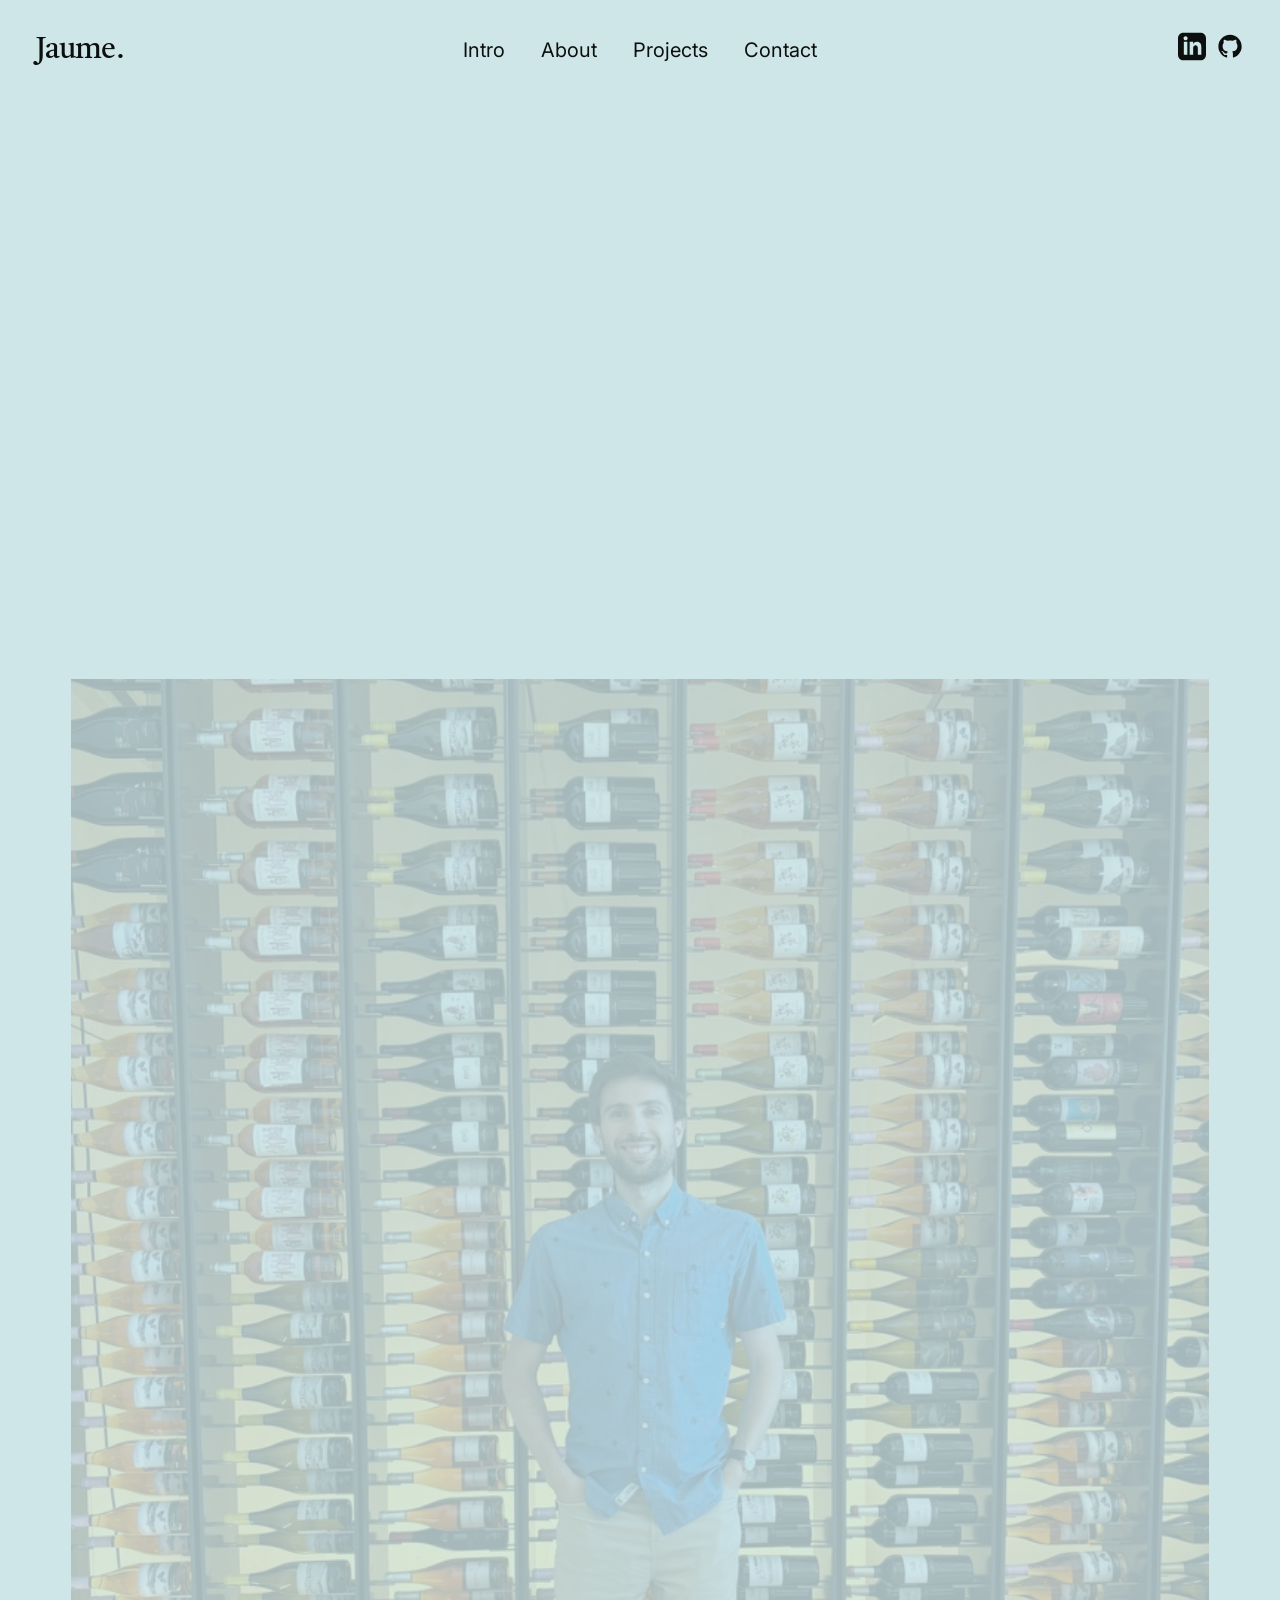
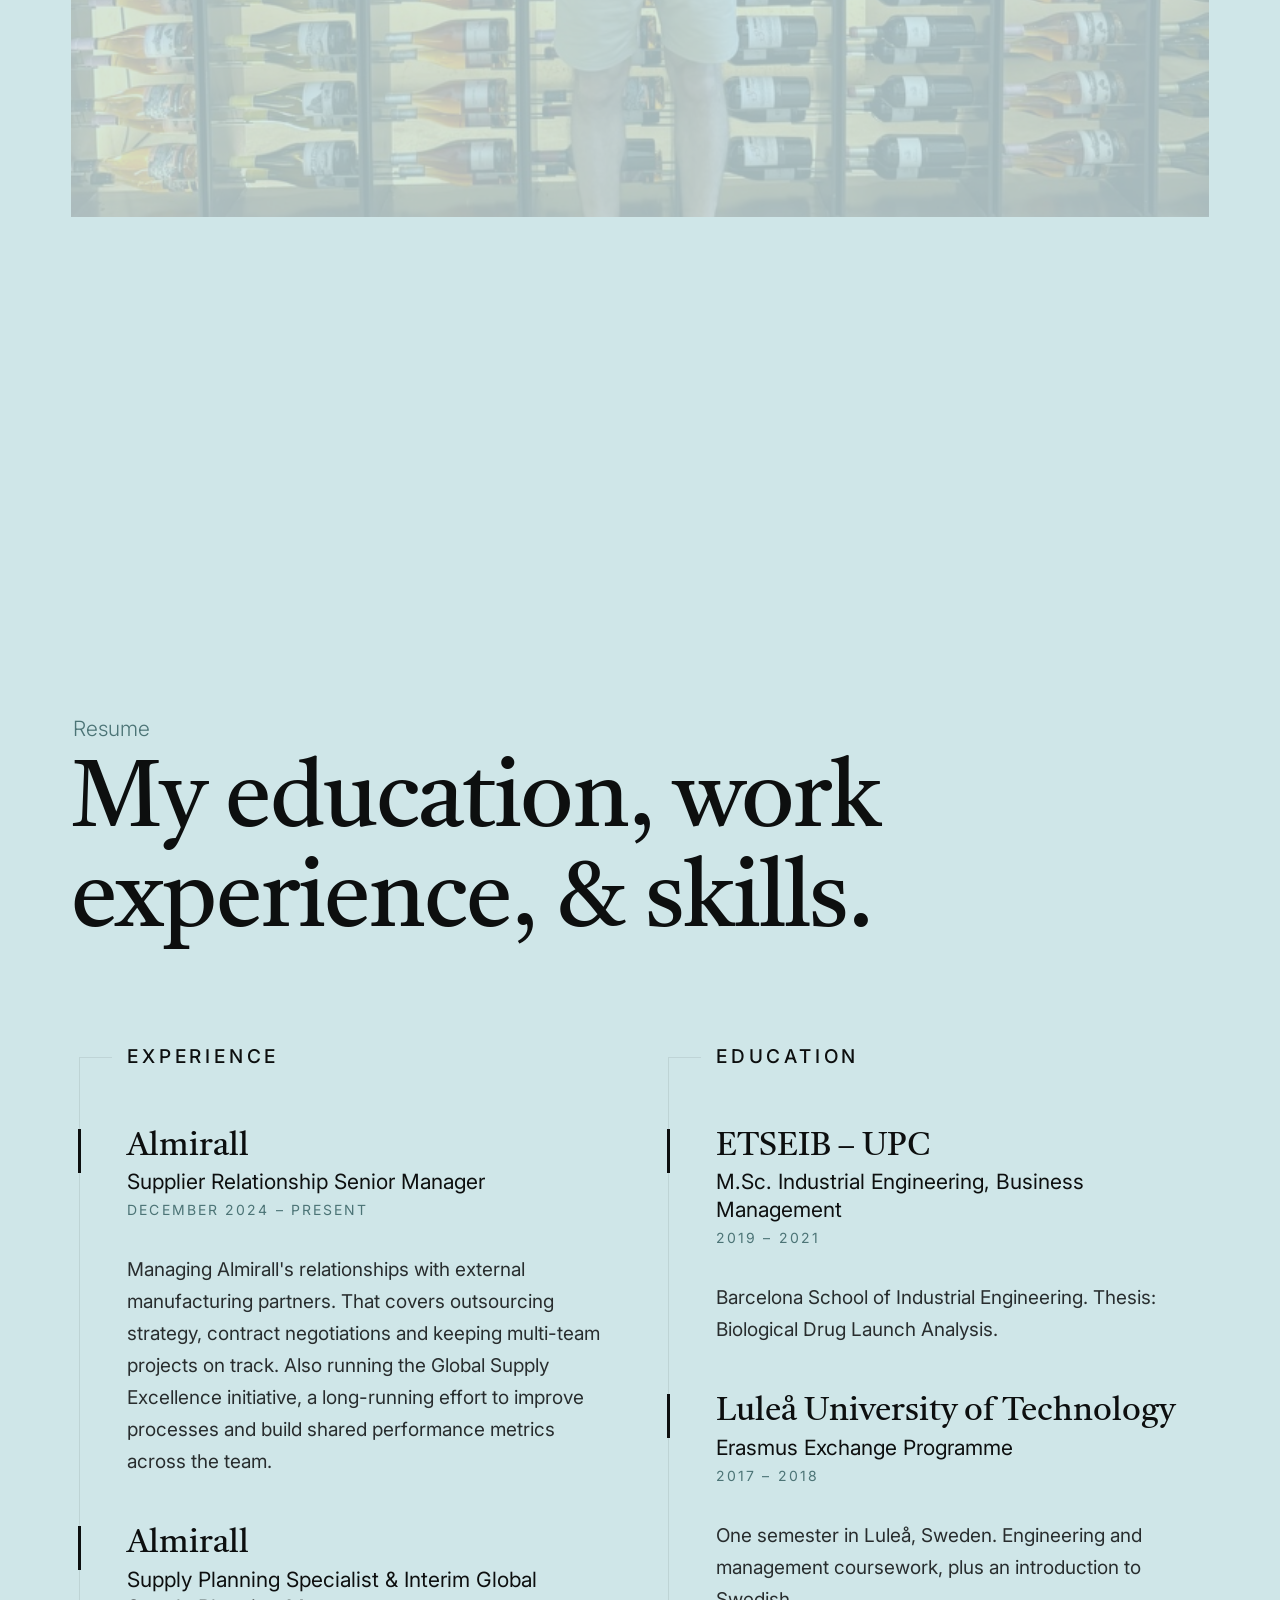
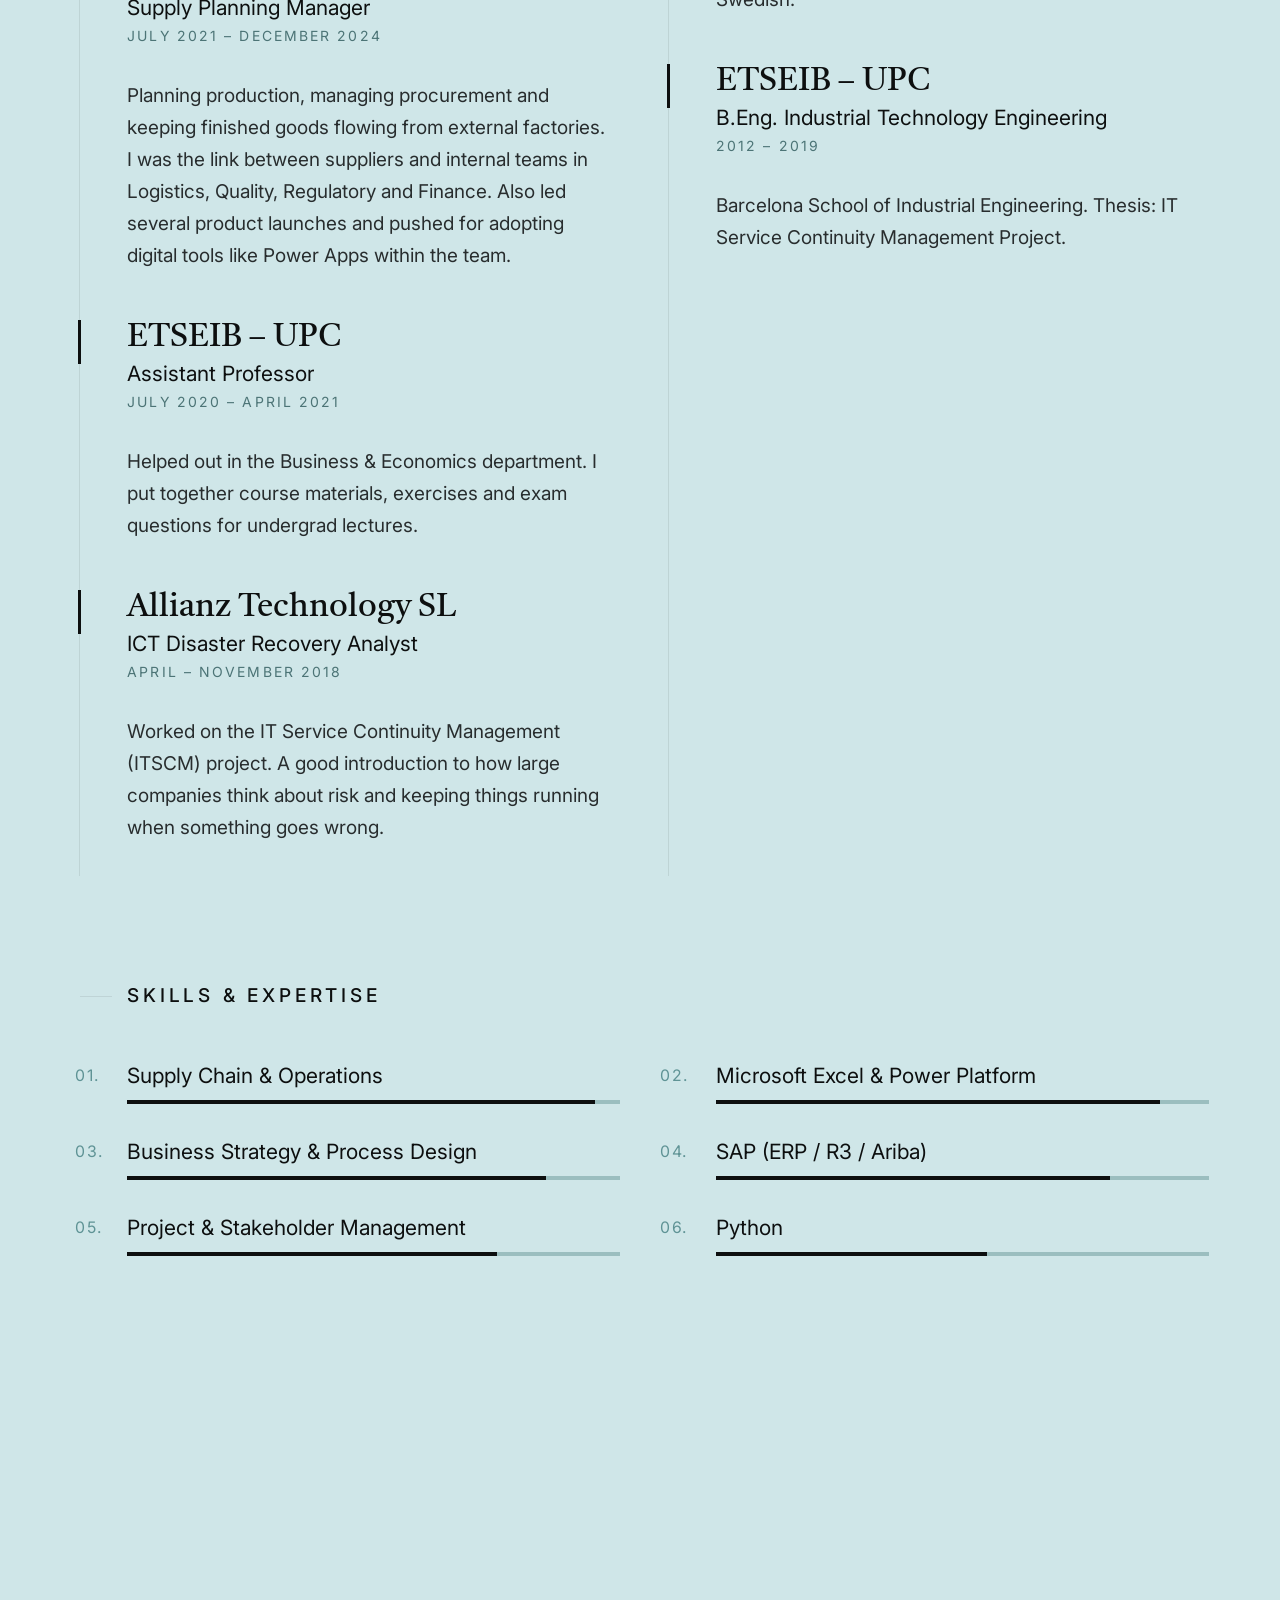
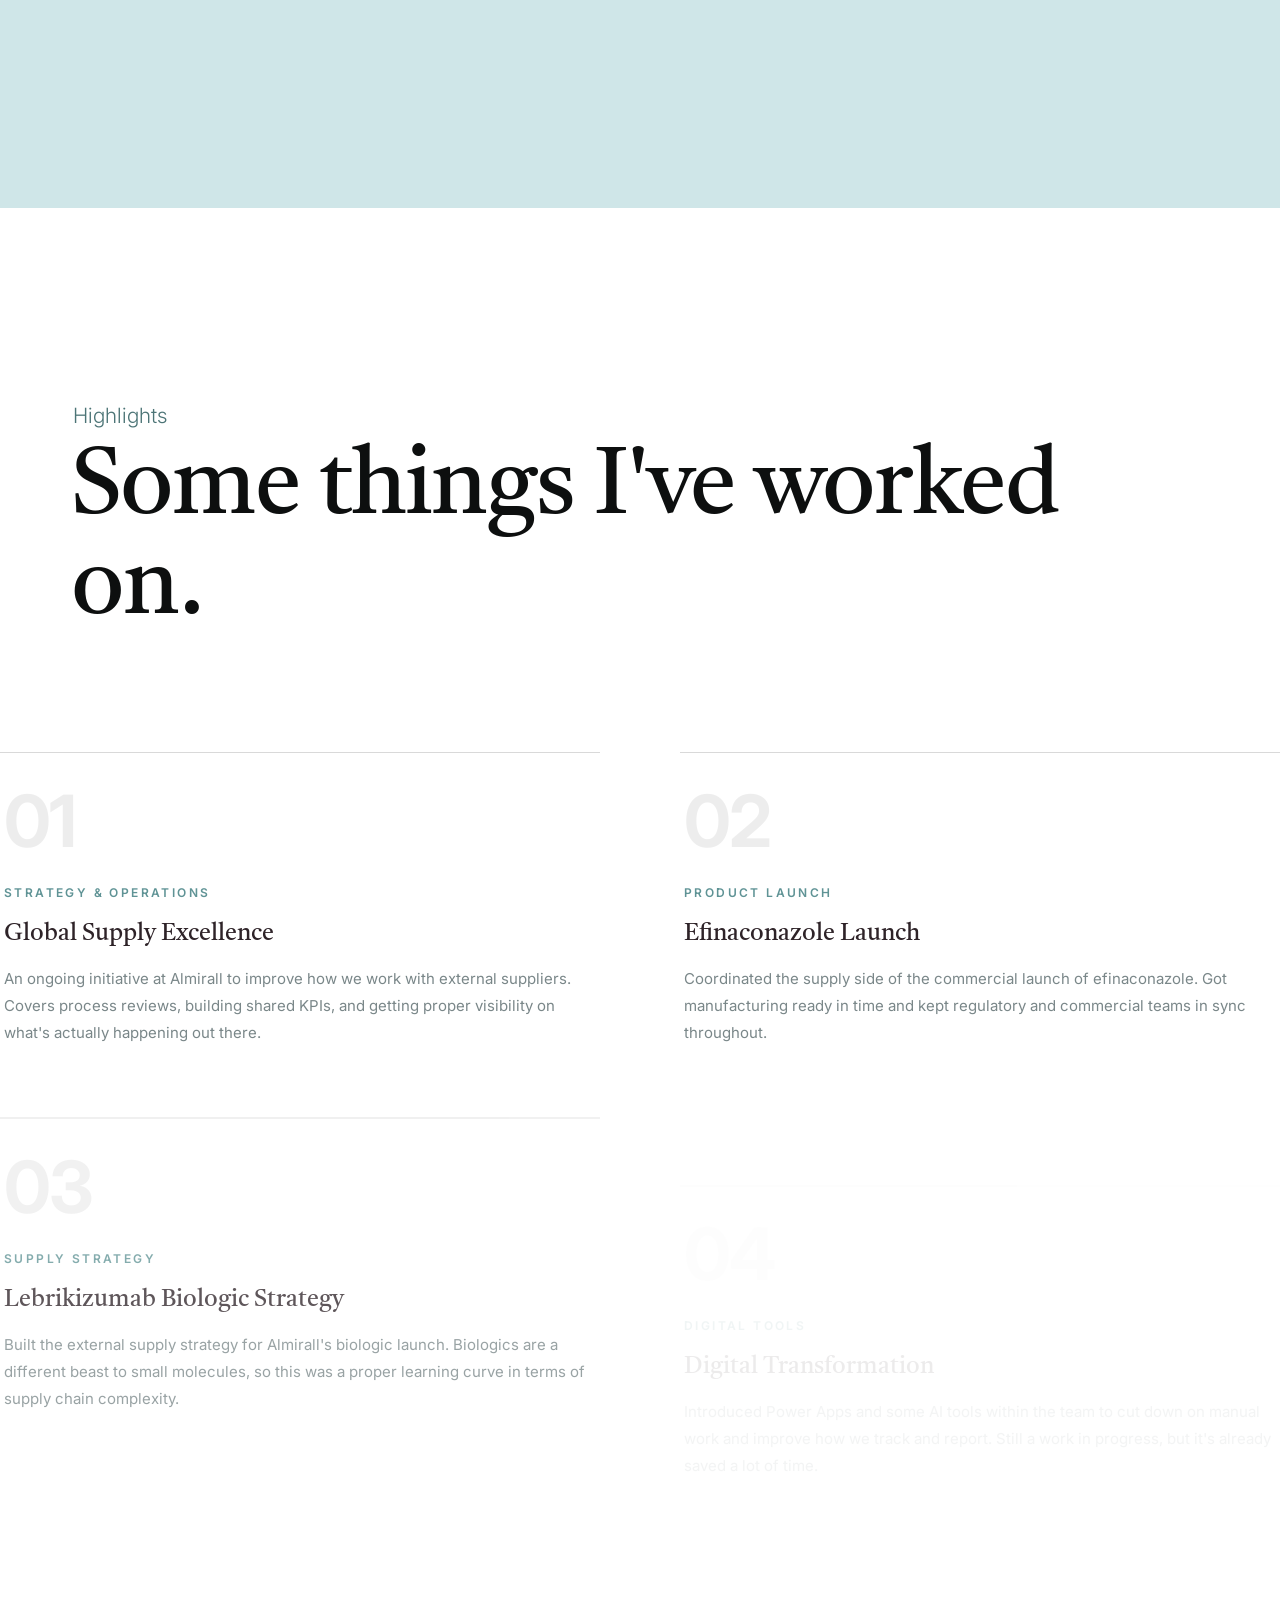
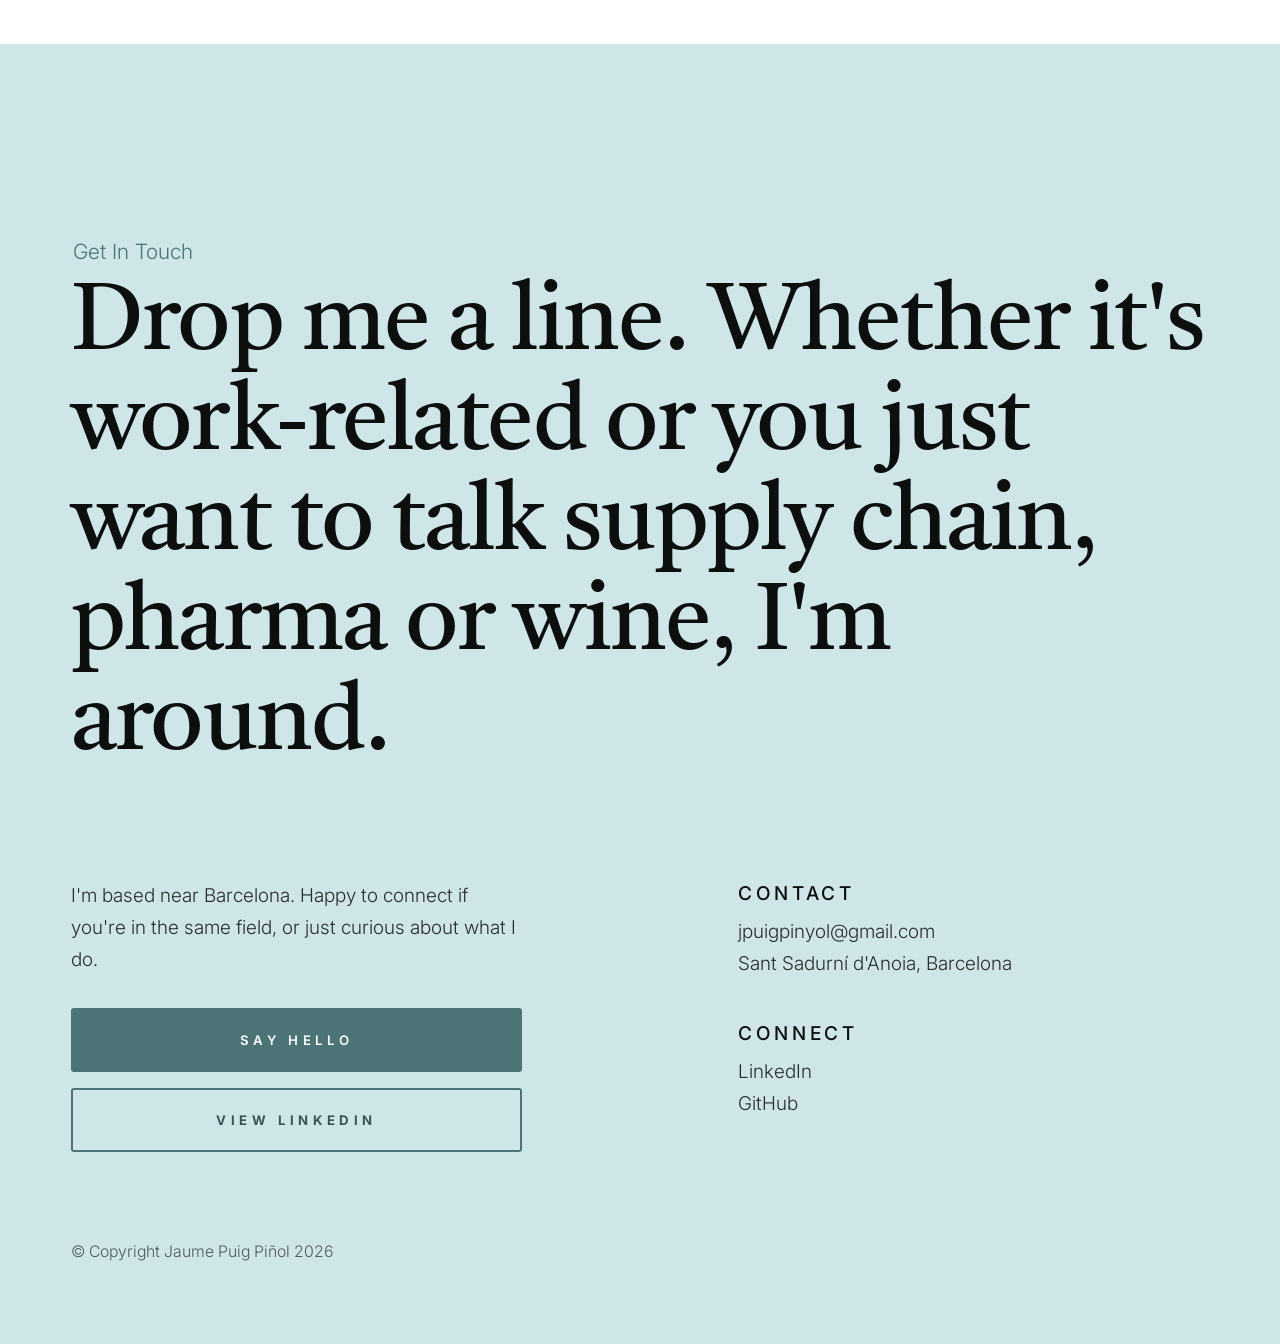
==== commit 7457fb43: "Replace photo portfolio grid with numbered project cards Drops the folio image/lightbox layout in fa" ====
--- a/index.html
+++ b/index.html
@@ -304,89 +304,45 @@
                 </div>
             </div>
 
-            <div class="row folio-list block-lg-one-half block-stack-on-550" data-animate-block>
-
-                <div class="column" data-animate-el>
-                    <div class="folio-item">
-                        <div class="folio-item__thumb">
-                            <a class="folio-item__thumb-link" href="images/portfolio/gallery/g-kinfolk.jpg" title="Global Supply Excellence" data-size="1050x700">
-                                <img src="images/portfolio/kinfolk.jpg"
-                                     srcset="images/portfolio/kinfolk.jpg 1x, images/portfolio/kinfolk@2x.jpg 2x" alt="Global Supply Excellence">
-                            </a>
-                        </div>
-                        <div class="folio-item__info">
-                            <div class="folio-item__meta">
-                                <span class="cat">Strategy & Operations</span>
-                            </div>
-                            <h4 class="folio-item__title">Global Supply Excellence</h4>
-                        </div>
-                        <div class="folio-item__caption">
-                            <p>An ongoing initiative at Almirall to improve how we work with external suppliers. Covers process reviews, building shared KPIs, and getting proper visibility on what's actually happening out there.</p>
-                        </div>
-                    </div>
-                </div>
-
-                <div class="column" data-animate-el>
-                    <div class="folio-item">
-                        <div class="folio-item__thumb">
-                            <a class="folio-item__thumb-link" href="images/portfolio/gallery/g-grayscale.jpg" title="Efinaconazole Product Launch" data-size="1050x700">
-                                <img src="images/portfolio/grayscale.jpg"
-                                     srcset="images/portfolio/grayscale.jpg 1x, images/portfolio/grayscale@2x.jpg 2x" alt="Efinaconazole Product Launch">
-                            </a>
-                        </div>
-                        <div class="folio-item__info">
-                            <div class="folio-item__meta">
-                                <span class="cat">Product Launch</span>
-                            </div>
-                            <h4 class="folio-item__title">Efinaconazole Launch</h4>
-                        </div>
-                        <div class="folio-item__caption">
-                            <p>Coordinated the supply side of the commercial launch of efinaconazole. Got manufacturing ready in time and kept regulatory and commercial teams in sync throughout.</p>
-                        </div>
-                    </div>
-                </div>
-
-                <div class="column" data-animate-el>
-                    <div class="folio-item">
-                        <div class="folio-item__thumb">
-                            <a class="folio-item__thumb-link" href="images/portfolio/gallery/g-lamp.jpg" title="Lebrikizumab Biologic Strategy" data-size="1050x700">
-                                <img src="images/portfolio/lamp.jpg"
-                                     srcset="images/portfolio/lamp.jpg 1x, images/portfolio/lamp@2x.jpg 2x" alt="Lebrikizumab Biologic Strategy">
-                            </a>
-                        </div>
-                        <div class="folio-item__info">
-                            <div class="folio-item__meta">
-                                <span class="cat">Supply Strategy</span>
-                            </div>
-                            <h4 class="folio-item__title">Lebrikizumab Biologic Strategy</h4>
-                        </div>
-                        <div class="folio-item__caption">
-                            <p>Built the external supply strategy for Almirall's biologic launch. Biologics are a different beast to small molecules, so this was a proper learning curve in terms of supply chain complexity.</p>
-                        </div>
-                    </div>
-                </div>
-
-                <div class="column" data-animate-el>
-                    <div class="folio-item">
-                        <div class="folio-item__thumb">
-                            <a class="folio-item__thumb-link" href="images/portfolio/gallery/g-tulips.jpg" title="Digital Transformation" data-size="1050x700">
-                                <img src="images/portfolio/tulips.jpg"
-                                     srcset="images/portfolio/tulips.jpg 1x, images/portfolio/tulips@2x.jpg 2x" alt="Digital Transformation">
-                            </a>
-                        </div>
-                        <div class="folio-item__info">
-                            <div class="folio-item__meta">
-                                <span class="cat">Digital Tools</span>
-                            </div>
-                            <h4 class="folio-item__title">Digital Transformation</h4>
-                        </div>
-                        <div class="folio-item__caption">
-                            <p>Introduced Power Apps and some AI tools within the team to cut down on manual work and improve how we track and report. Still a work in progress, but it's already saved a lot of time.</p>
-                        </div>
-                    </div>
-                </div>
-
-            </div>
+            <ul class="works-list" data-animate-block>
+
+                <li class="works-item" data-animate-el>
+                    <span class="works-item__num">01</span>
+                    <div class="works-item__body">
+                        <span class="works-item__cat">Strategy &amp; Operations</span>
+                        <h4 class="works-item__title">Global Supply Excellence</h4>
+                        <p class="works-item__desc">An ongoing initiative at Almirall to improve how we work with external suppliers. Covers process reviews, building shared KPIs, and getting proper visibility on what's actually happening out there.</p>
+                    </div>
+                </li>
+
+                <li class="works-item" data-animate-el>
+                    <span class="works-item__num">02</span>
+                    <div class="works-item__body">
+                        <span class="works-item__cat">Product Launch</span>
+                        <h4 class="works-item__title">Efinaconazole Launch</h4>
+                        <p class="works-item__desc">Coordinated the supply side of the commercial launch of efinaconazole. Got manufacturing ready in time and kept regulatory and commercial teams in sync throughout.</p>
+                    </div>
+                </li>
+
+                <li class="works-item" data-animate-el>
+                    <span class="works-item__num">03</span>
+                    <div class="works-item__body">
+                        <span class="works-item__cat">Supply Strategy</span>
+                        <h4 class="works-item__title">Lebrikizumab Biologic Strategy</h4>
+                        <p class="works-item__desc">Built the external supply strategy for Almirall's biologic launch. Biologics are a different beast to small molecules, so this was a proper learning curve in terms of supply chain complexity.</p>
+                    </div>
+                </li>
+
+                <li class="works-item" data-animate-el>
+                    <span class="works-item__num">04</span>
+                    <div class="works-item__body">
+                        <span class="works-item__cat">Digital Tools</span>
+                        <h4 class="works-item__title">Digital Transformation</h4>
+                        <p class="works-item__desc">Introduced Power Apps and some AI tools within the team to cut down on manual work and improve how we track and report. Still a work in progress, but it's already saved a lot of time.</p>
+                    </div>
+                </li>
+
+            </ul>
 
         </section>
 
--- a/css/styles.css
+++ b/css/styles.css
@@ -3195,7 +3195,7 @@
  *
  * ------------------------------------------------------------------- */
 .s-intro {
-    padding-top : 6rem;
+    padding-top : calc(100px + 4rem);
     width       : 100%;
     position    : relative;
 }
@@ -3292,7 +3292,7 @@
 
 @media screen and (max-width: 1000px) {
     .s-intro {
-        padding-top : 6rem;
+        padding-top : calc(80px + 3rem);
     }
 }
 
@@ -3635,8 +3635,66 @@
     background-color : white;
 }
 
-/* ------------------------------------------------------------------- 
- * ## portfolio list
+/* -------------------------------------------------------------------
+ * ## numbered project list
+ * ------------------------------------------------------------------- */
+.works-list {
+    list-style            : none;
+    margin-top            : var(--vspace-2_5);
+    margin-left           : 0;
+    padding               : 0;
+    display               : grid;
+    grid-template-columns : 1fr 1fr;
+    column-gap            : 8rem;
+    row-gap               : 0;
+}
+
+.works-item {
+    border-top     : 1px solid rgba(0, 0, 0, 0.15);
+    padding-top    : 3.2rem;
+    padding-bottom : 4.8rem;
+}
+
+.works-item__num {
+    display        : block;
+    font-family    : var(--font-1);
+    font-weight    : 700;
+    font-size      : 7.2rem;
+    line-height    : 1;
+    color          : rgba(0, 0, 0, 0.07);
+    letter-spacing : -0.03em;
+    margin-bottom  : 2rem;
+}
+
+.works-item__cat {
+    display        : block;
+    font-family    : var(--font-1);
+    font-size      : 1.2rem;
+    font-weight    : 600;
+    text-transform : uppercase;
+    letter-spacing : 0.2em;
+    color          : var(--color-1);
+    margin-bottom  : 1rem;
+}
+
+.works-item__title {
+    font-family   : var(--font-2);
+    font-size     : 2.4rem;
+    line-height   : 1.25;
+    color         : var(--color-2);
+    margin-top    : 0;
+    margin-bottom : 1.6rem;
+}
+
+.works-item__desc {
+    font-size   : 1.5rem;
+    line-height : 1.8;
+    color       : var(--color-gray-11);
+    margin      : 0;
+}
+
+/* -------------------------------------------------------------------
+ * ## portfolio list (legacy — kept for template JS compatibility)
  * ------------------------------------------------------------------- */
 .folio-list {
     margin-top    : var(--vspace-2_5);
@@ -3909,6 +3967,14 @@
 }
 
 @media screen and (max-width: 900px) {
+    .works-list {
+        column-gap : 4rem;
+    }
+
+    .works-item__num {
+        font-size : 5.6rem;
+    }
+
     .folio-item__title {
         font-size   : var(--text-md);
         line-height : var(--vspace-0_875);
@@ -3921,6 +3987,16 @@
     .testimonial-slider {
         padding-right : var(--vspace-2_5);
         padding-left  : var(--vspace-2_5);
+    }
+}
+
+@media screen and (max-width: 600px) {
+    .works-list {
+        grid-template-columns : 1fr;
+    }
+
+    .works-item__num {
+        font-size : 4.8rem;
     }
 }
 
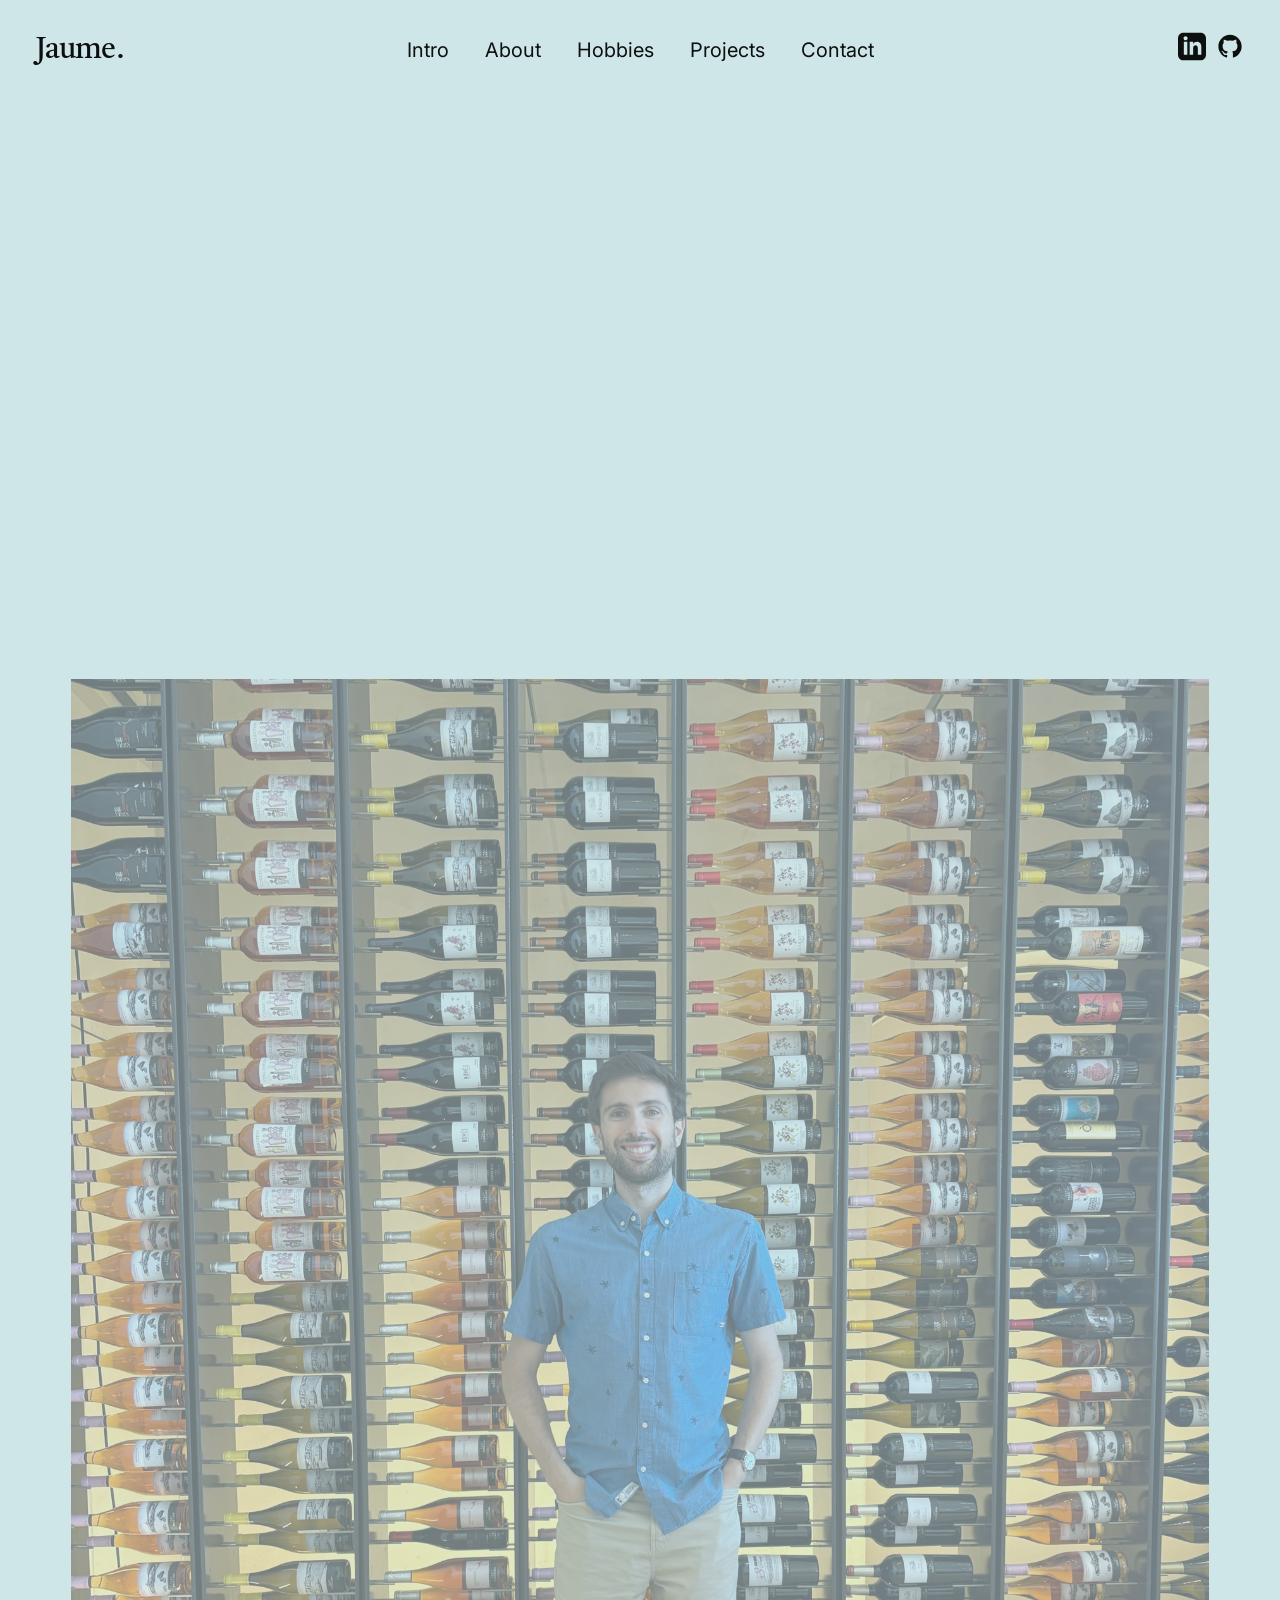
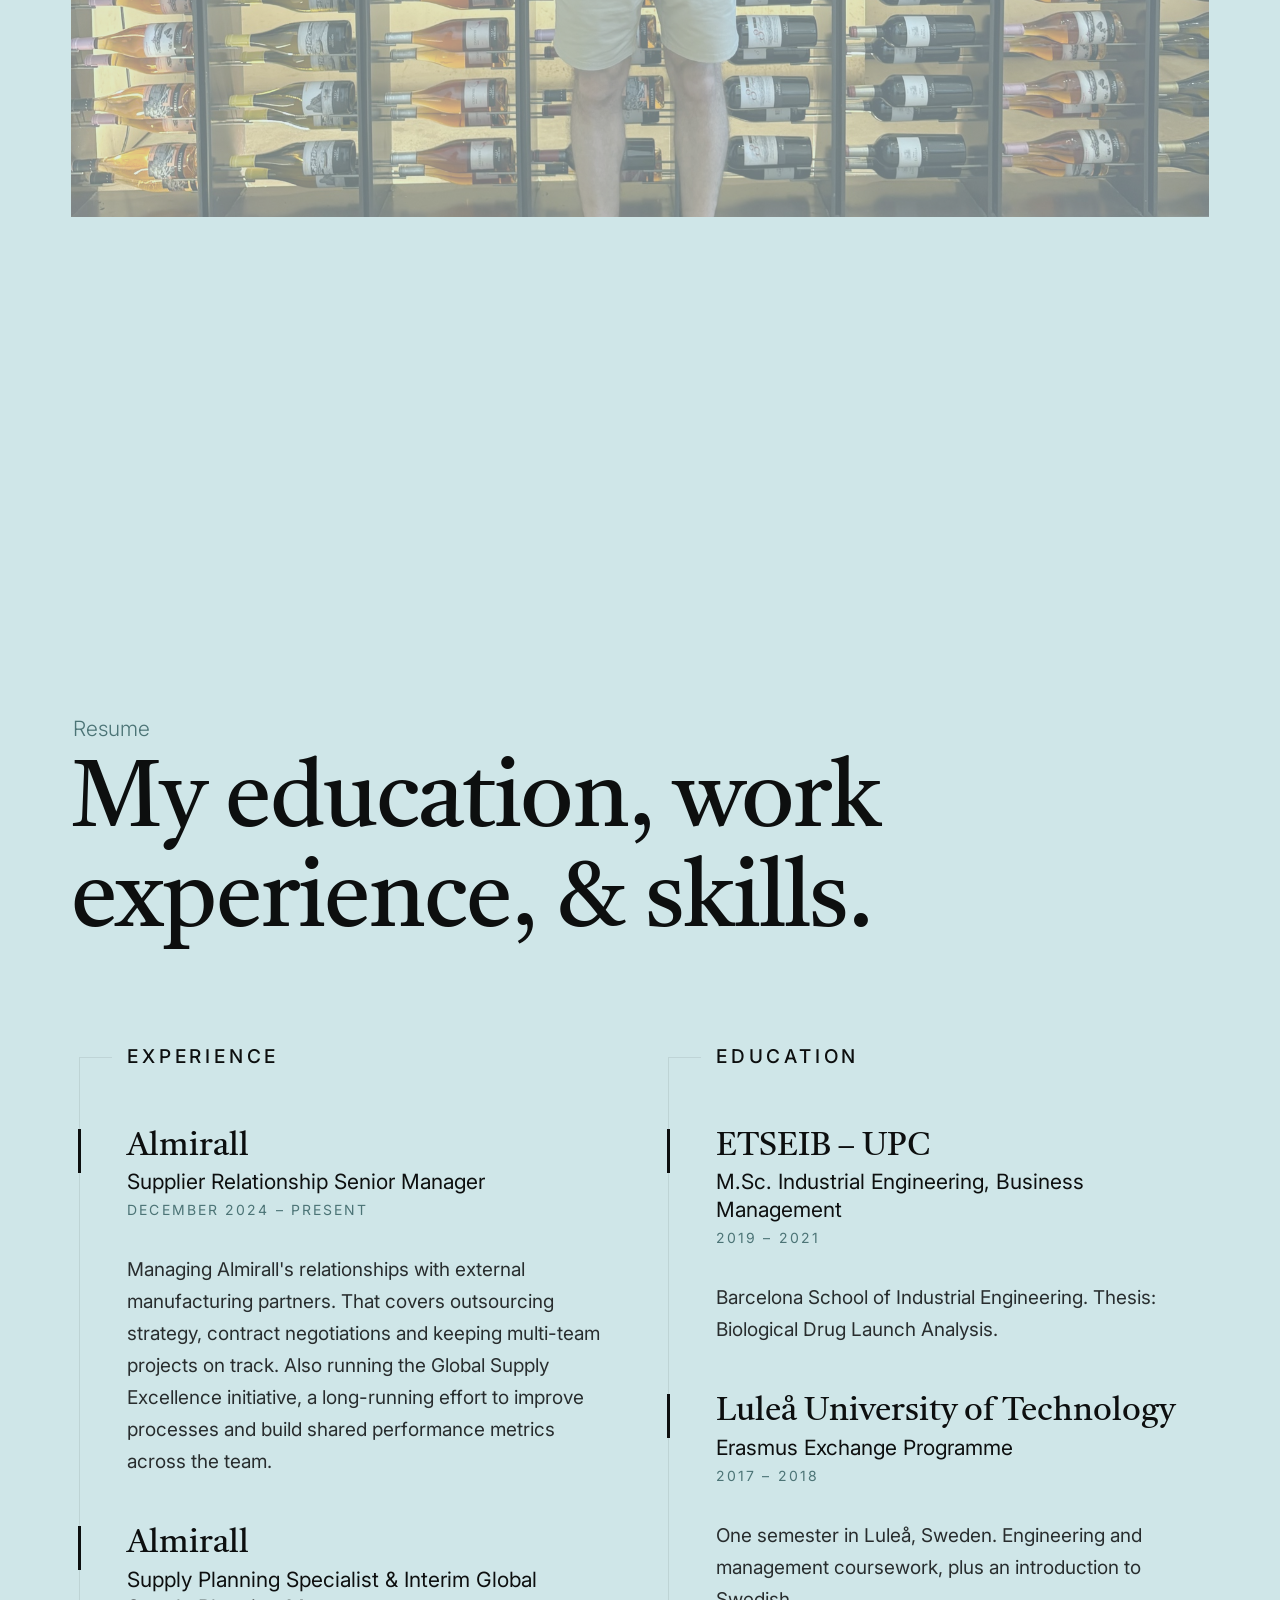
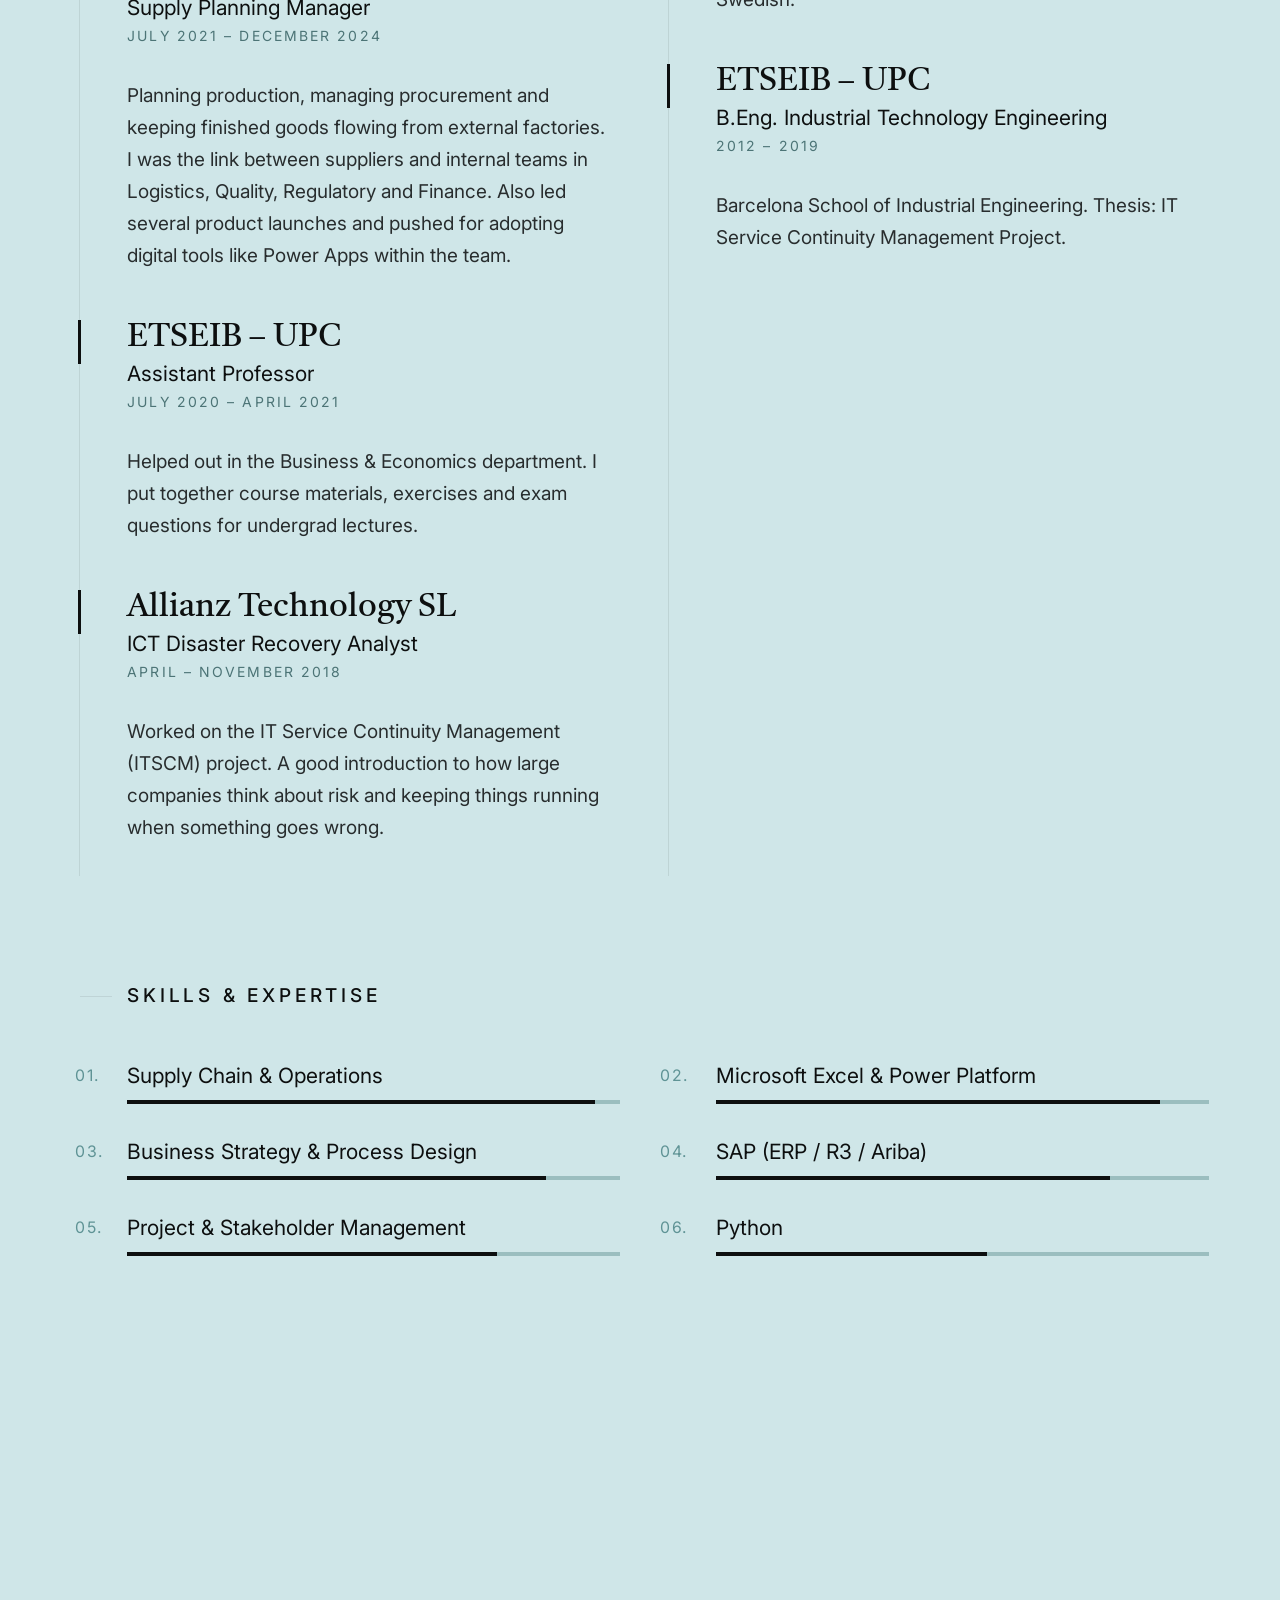
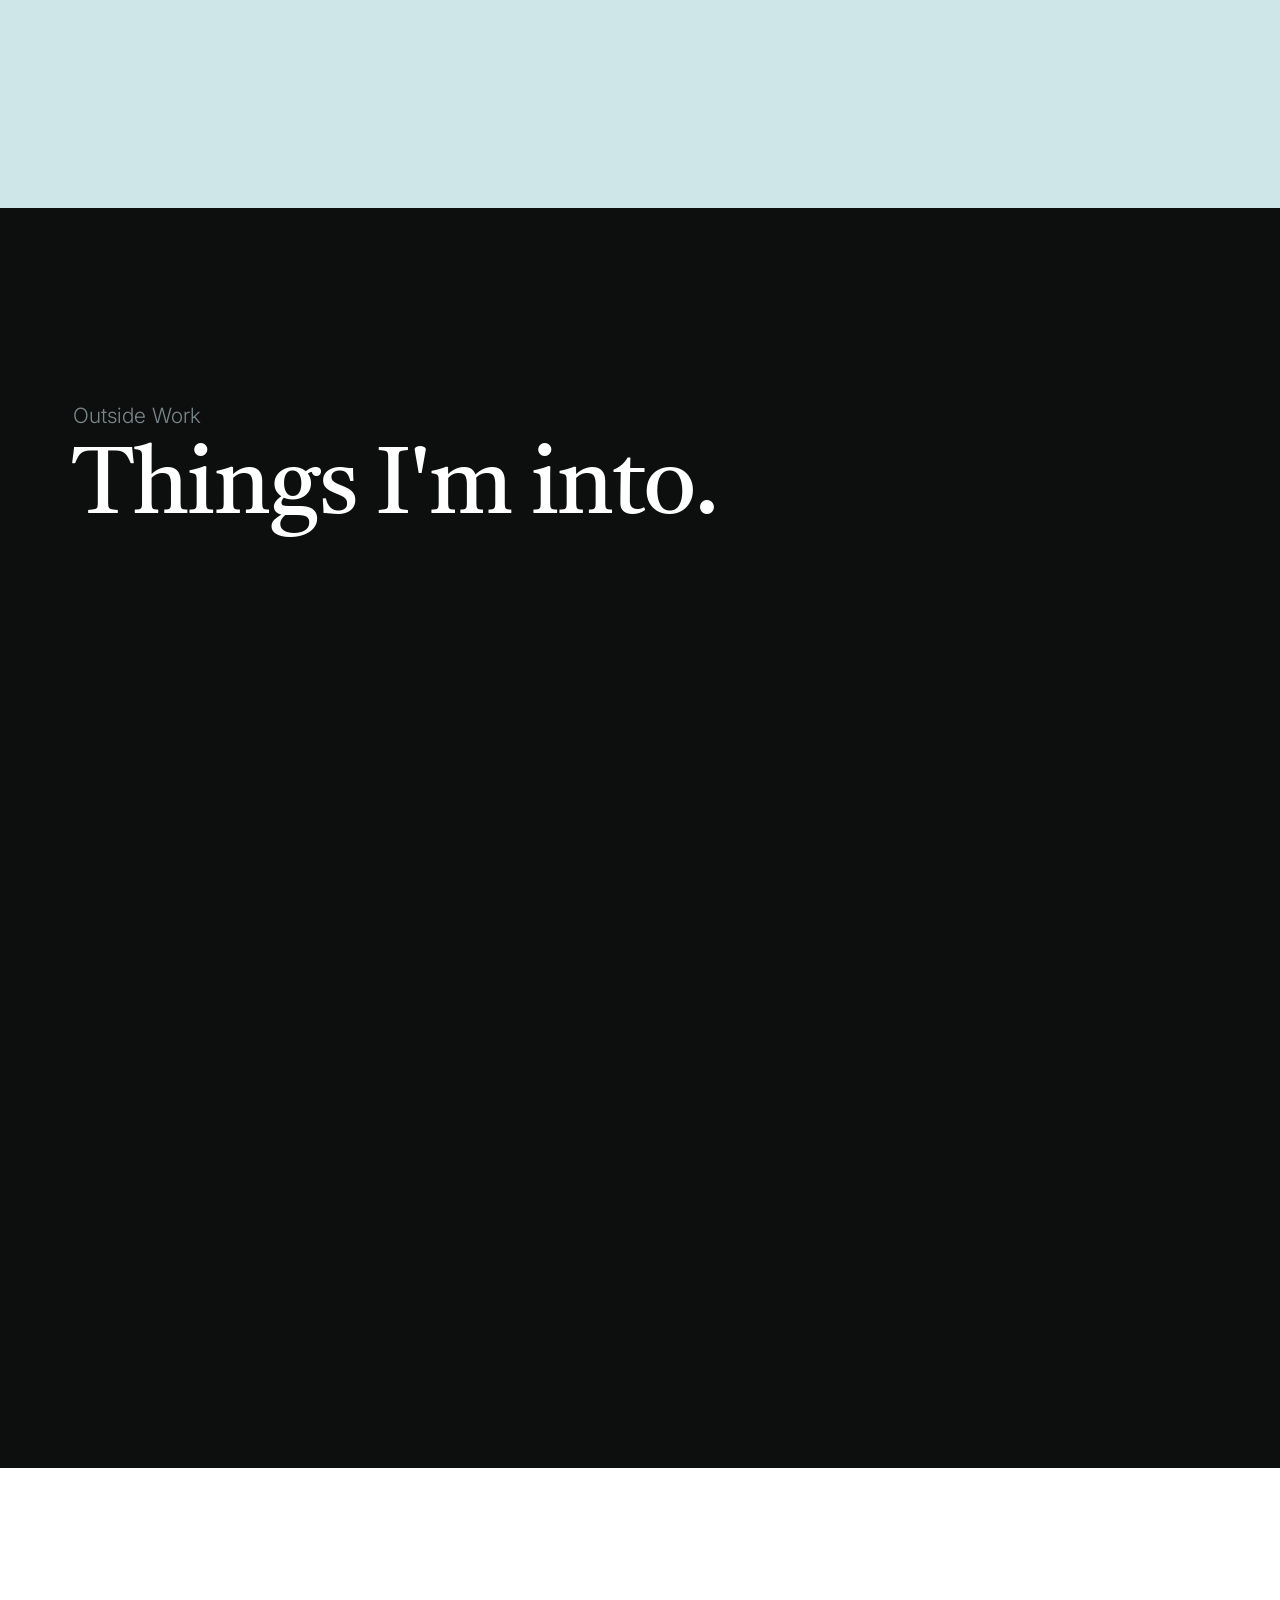
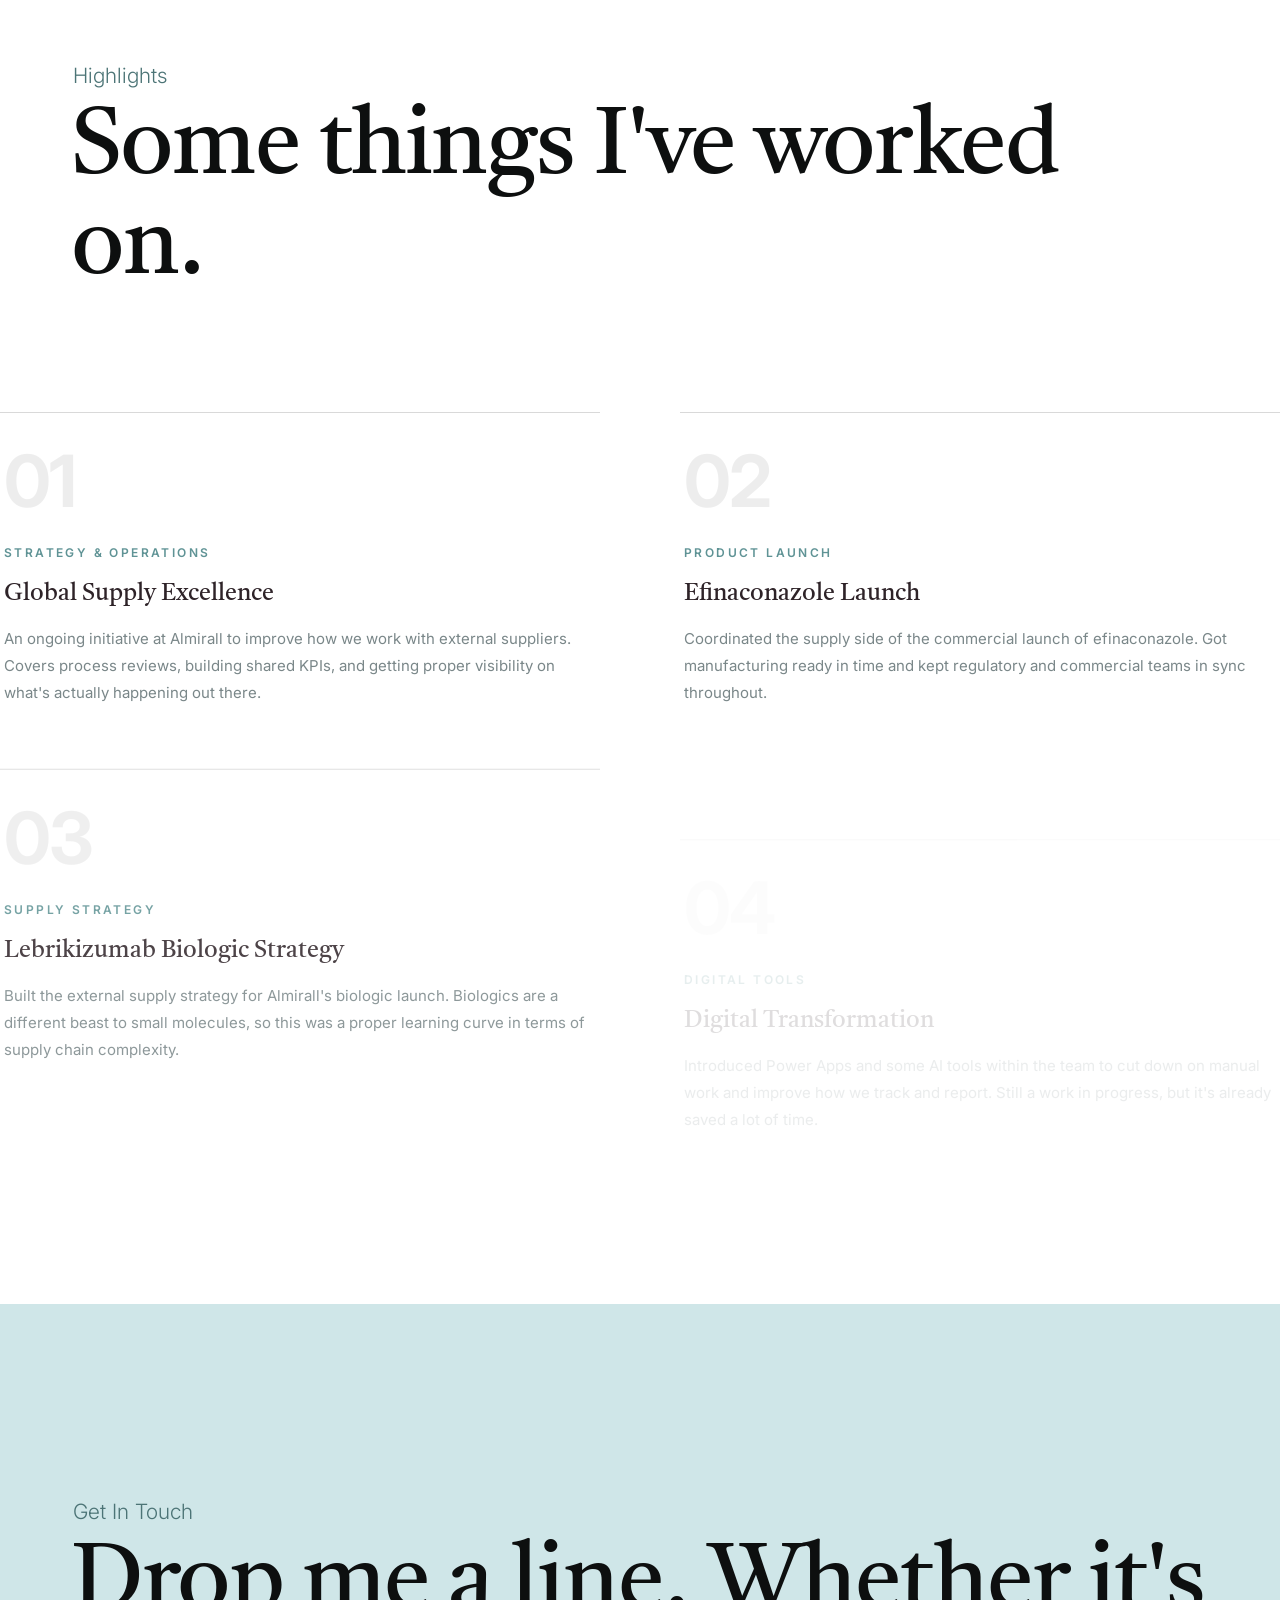
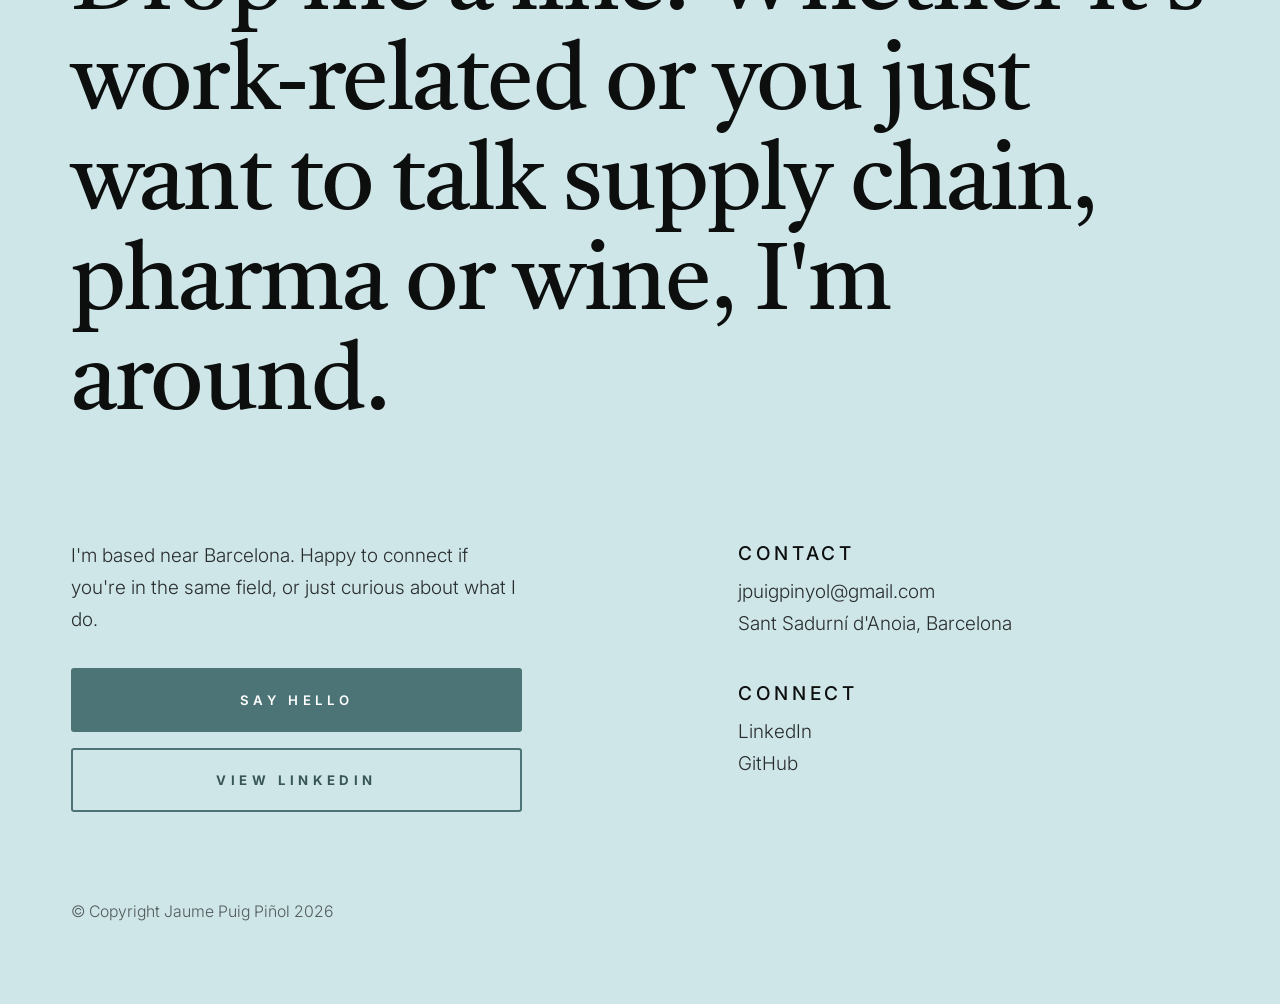
==== commit 45a87d07: "Add Hobbies section with photo grid New section between About/CV and Projects with a 3x2 dark photo " ====
--- a/index.html
+++ b/index.html
@@ -49,6 +49,7 @@
                     <ul>
                         <li class="current"><a href="#intro" class="smoothscroll">Intro</a></li>
                         <li><a href="#about" class="smoothscroll">About</a></li>
+                        <li><a href="#hobbies" class="smoothscroll">Hobbies</a></li>
                         <li><a href="#works" class="smoothscroll">Projects</a></li>
                         <li><a href="#colophon" class="smoothscroll">Contact</a></li>
                     </ul>
@@ -290,6 +291,74 @@
         </section>
 
 
+        <!-- # hobbies
+        ================================================== -->
+        <section id="hobbies" class="s-hobbies">
+
+            <div class="row">
+                <div class="column lg-12">
+                    <h2 class="text-pretitle">Outside Work</h2>
+                    <p class="text-huge-title">
+                    Things I'm into.
+                    </p>
+                </div>
+            </div>
+
+            <div class="hobbies-grid" data-animate-block>
+
+                <div class="hobby-item" data-animate-el>
+                    <div class="hobby-item__img" style="background-image: url(images/hobbies/wine.jpg)"></div>
+                    <div class="hobby-item__overlay">
+                        <h4 class="hobby-item__title">Wine</h4>
+                        <p class="hobby-item__desc">Grew up in Sant Sadurní d'Anoia, the home of cava, so wine was never going to be optional. I enjoy learning about regions, grapes and producers — mostly by drinking them.</p>
+                    </div>
+                </div>
+
+                <div class="hobby-item" data-animate-el>
+                    <div class="hobby-item__img" style="background-image: url(images/hobbies/food.jpg)"></div>
+                    <div class="hobby-item__overlay">
+                        <h4 class="hobby-item__title">Food</h4>
+                        <p class="hobby-item__desc">Good food and good company are hard to separate. I like cooking when I have the time and eating out when I don't. Anything from a proper pa amb tomàquet to a long tasting menu.</p>
+                    </div>
+                </div>
+
+                <div class="hobby-item" data-animate-el>
+                    <div class="hobby-item__img" style="background-image: url(images/hobbies/running.jpg)"></div>
+                    <div class="hobby-item__overlay">
+                        <h4 class="hobby-item__title">Running</h4>
+                        <p class="hobby-item__desc">My way of clearing the head. Nothing complicated — just lacing up and going. It helps that Sant Sadurní has decent trails nearby for when the road gets boring.</p>
+                    </div>
+                </div>
+
+                <div class="hobby-item" data-animate-el>
+                    <div class="hobby-item__img" style="background-image: url(images/hobbies/travel.jpg)"></div>
+                    <div class="hobby-item__overlay">
+                        <h4 class="hobby-item__title">Travel</h4>
+                        <p class="hobby-item__desc">The Erasmus in Sweden was an early push in the right direction. Since then I've tried to keep moving — new places, new food, new ways of doing things. Still plenty left on the list.</p>
+                    </div>
+                </div>
+
+                <div class="hobby-item" data-animate-el>
+                    <div class="hobby-item__img" style="background-image: url(images/hobbies/reading.jpg)"></div>
+                    <div class="hobby-item__overlay">
+                        <h4 class="hobby-item__title">Reading</h4>
+                        <p class="hobby-item__desc">Mostly non-fiction — economics, history, how-things-work type books. I read slowly and take too many notes, which probably says something about me professionally.</p>
+                    </div>
+                </div>
+
+                <div class="hobby-item" data-animate-el>
+                    <div class="hobby-item__img" style="background-image: url(images/hobbies/tech.jpg)"></div>
+                    <div class="hobby-item__overlay">
+                        <h4 class="hobby-item__title">Tech &amp; AI</h4>
+                        <p class="hobby-item__desc">I find it genuinely interesting, not just professionally useful. I tinker with AI tools, build small automations and try to keep up with where things are heading. This website is exhibit A.</p>
+                    </div>
+                </div>
+
+            </div>
+
+        </section>
+
+
         <!-- # projects
         ================================================== -->
         <section id="works" class="s-works">
--- a/css/styles.css
+++ b/css/styles.css
@@ -3625,6 +3625,115 @@
 
 
 /* ===================================================================
+ * # HOBBIES
+ *
+ *
+ * ------------------------------------------------------------------- */
+.s-hobbies {
+    padding-top      : calc(6 * var(--space));
+    padding-bottom   : calc(5.5 * var(--space));
+    background-color : var(--color-gray-19);
+}
+
+.s-hobbies .text-pretitle {
+    color : var(--color-gray-11);
+}
+
+.s-hobbies .text-huge-title {
+    color : white;
+}
+
+.hobbies-grid {
+    display               : grid;
+    grid-template-columns : repeat(3, 1fr);
+    gap                   : 2px;
+    margin-top            : var(--vspace-2_5);
+}
+
+.hobby-item {
+    position   : relative;
+    overflow   : hidden;
+    aspect-ratio: 4 / 3;
+}
+
+.hobby-item__img {
+    position            : absolute;
+    inset               : 0;
+    background-size     : cover;
+    background-position : center;
+    transition          : transform 0.6s cubic-bezier(0.25, 0.46, 0.45, 0.94);
+}
+
+.hobby-item__overlay {
+    position         : absolute;
+    inset            : 0;
+    background       : linear-gradient(to top, rgba(0,0,0,0.85) 0%, rgba(0,0,0,0.3) 50%, rgba(0,0,0,0) 100%);
+    display          : flex;
+    flex-direction   : column;
+    justify-content  : flex-end;
+    padding          : 3.2rem;
+    transition       : background 0.4s ease;
+}
+
+.hobby-item__title {
+    font-family   : var(--font-2);
+    font-size     : 2.4rem;
+    line-height   : 1.2;
+    color         : white;
+    margin-top    : 0;
+    margin-bottom : 1rem;
+}
+
+.hobby-item__desc {
+    font-size      : 1.4rem;
+    line-height    : 1.7;
+    color          : rgba(255, 255, 255, 0.75);
+    margin         : 0;
+    max-height     : 0;
+    overflow       : hidden;
+    opacity        : 0;
+    transform      : translateY(8px);
+    transition     : max-height 0.4s ease, opacity 0.4s ease, transform 0.4s ease;
+}
+
+.hobby-item:hover .hobby-item__img {
+    transform : scale(1.05);
+}
+
+.hobby-item:hover .hobby-item__overlay {
+    background : linear-gradient(to top, rgba(0,0,0,0.92) 0%, rgba(0,0,0,0.6) 60%, rgba(0,0,0,0.1) 100%);
+}
+
+.hobby-item:hover .hobby-item__desc {
+    max-height : 12rem;
+    opacity    : 1;
+    transform  : translateY(0);
+}
+
+@media screen and (max-width: 900px) {
+    .hobbies-grid {
+        grid-template-columns : repeat(2, 1fr);
+    }
+}
+
+@media screen and (max-width: 550px) {
+    .hobbies-grid {
+        grid-template-columns : 1fr;
+    }
+
+    .hobby-item {
+        aspect-ratio : 3 / 2;
+    }
+
+    .hobby-item__desc {
+        max-height : 12rem;
+        opacity    : 1;
+        transform  : translateY(0);
+    }
+}
+
+
+/* ===================================================================
  * # WORKS
  *
  *
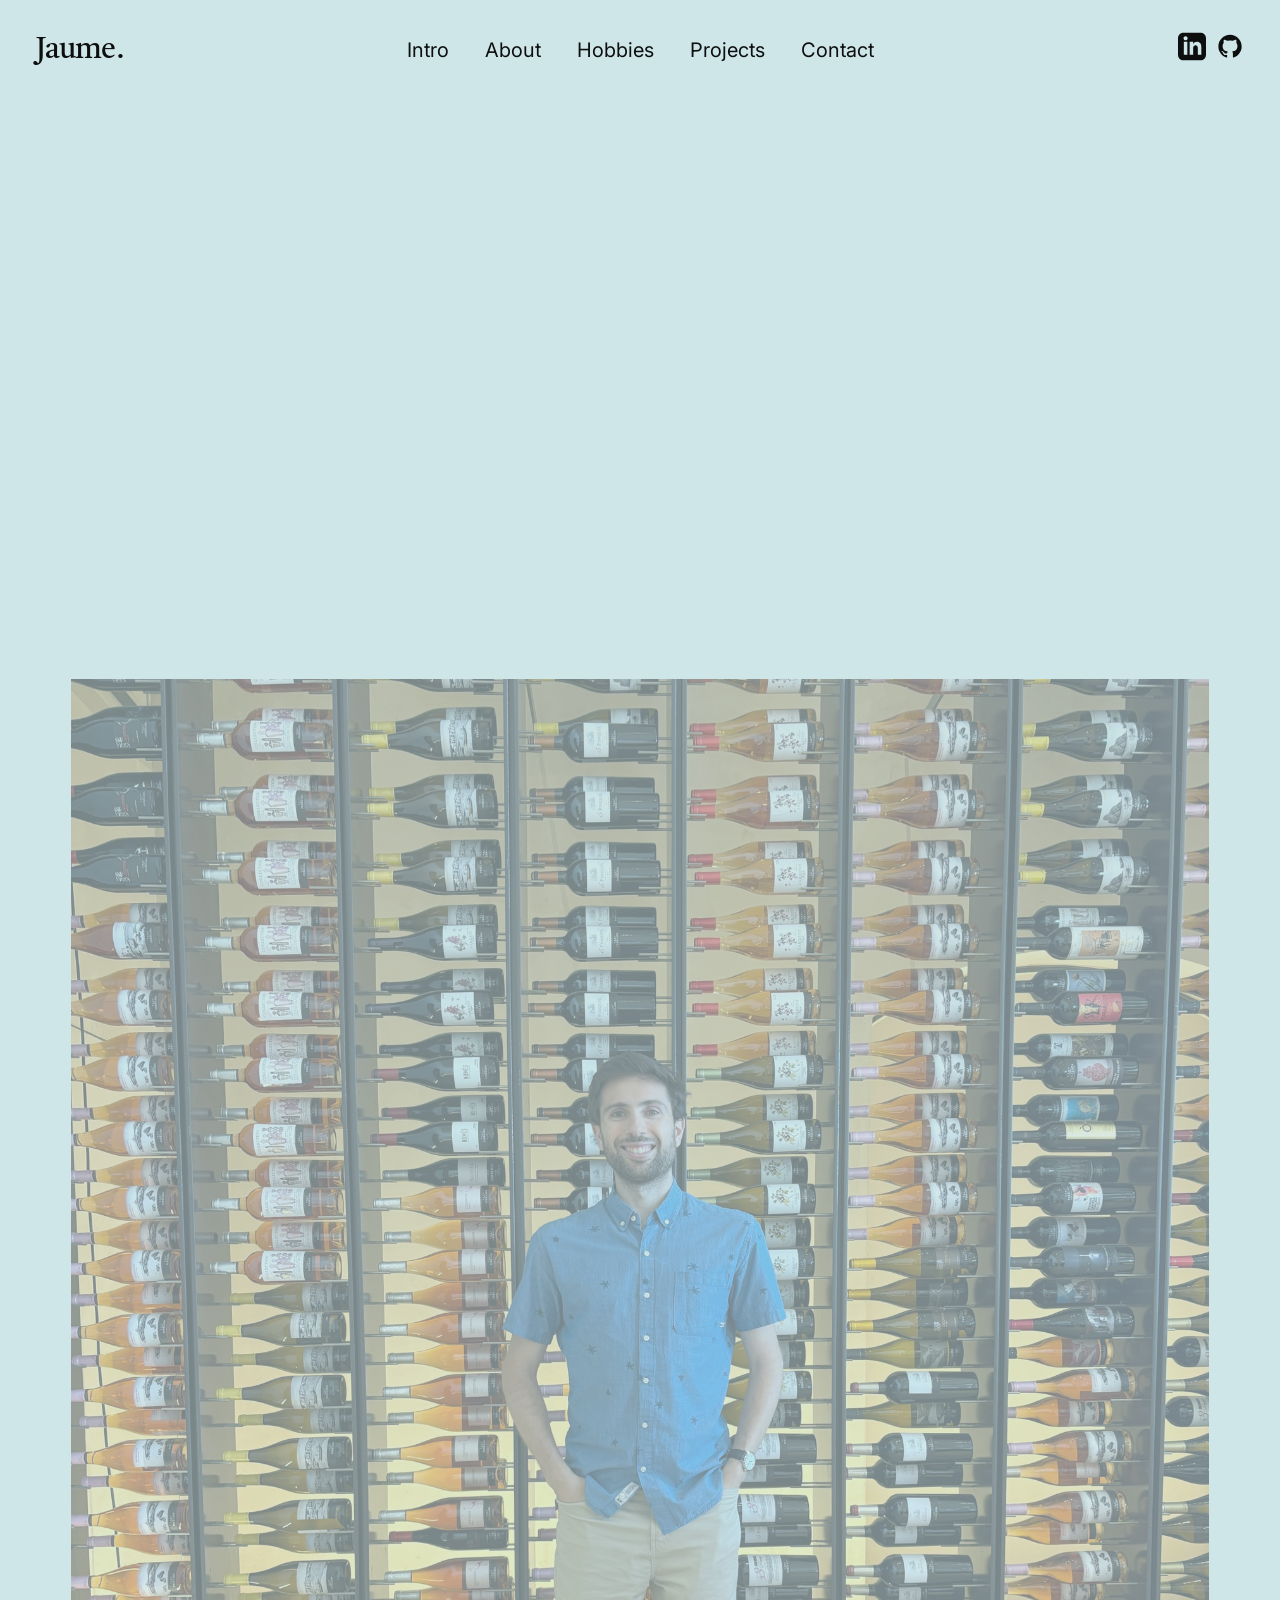
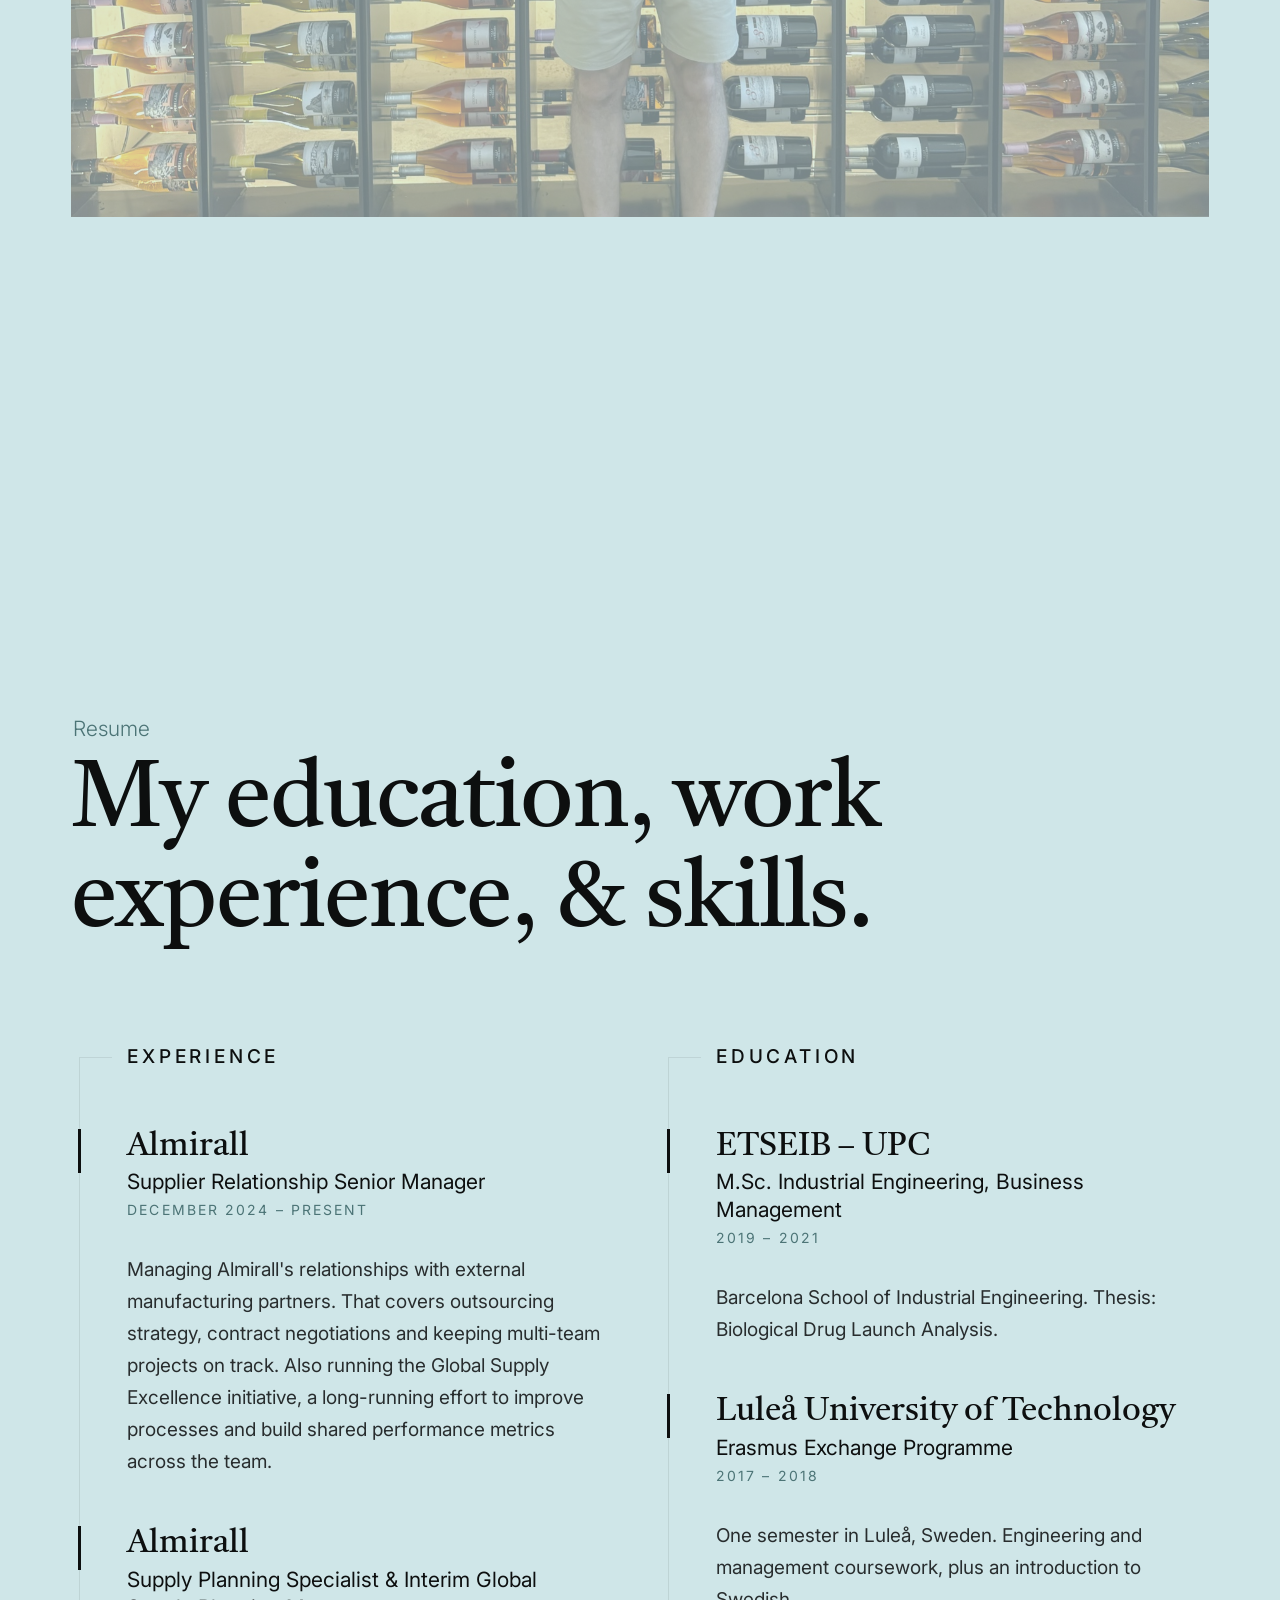
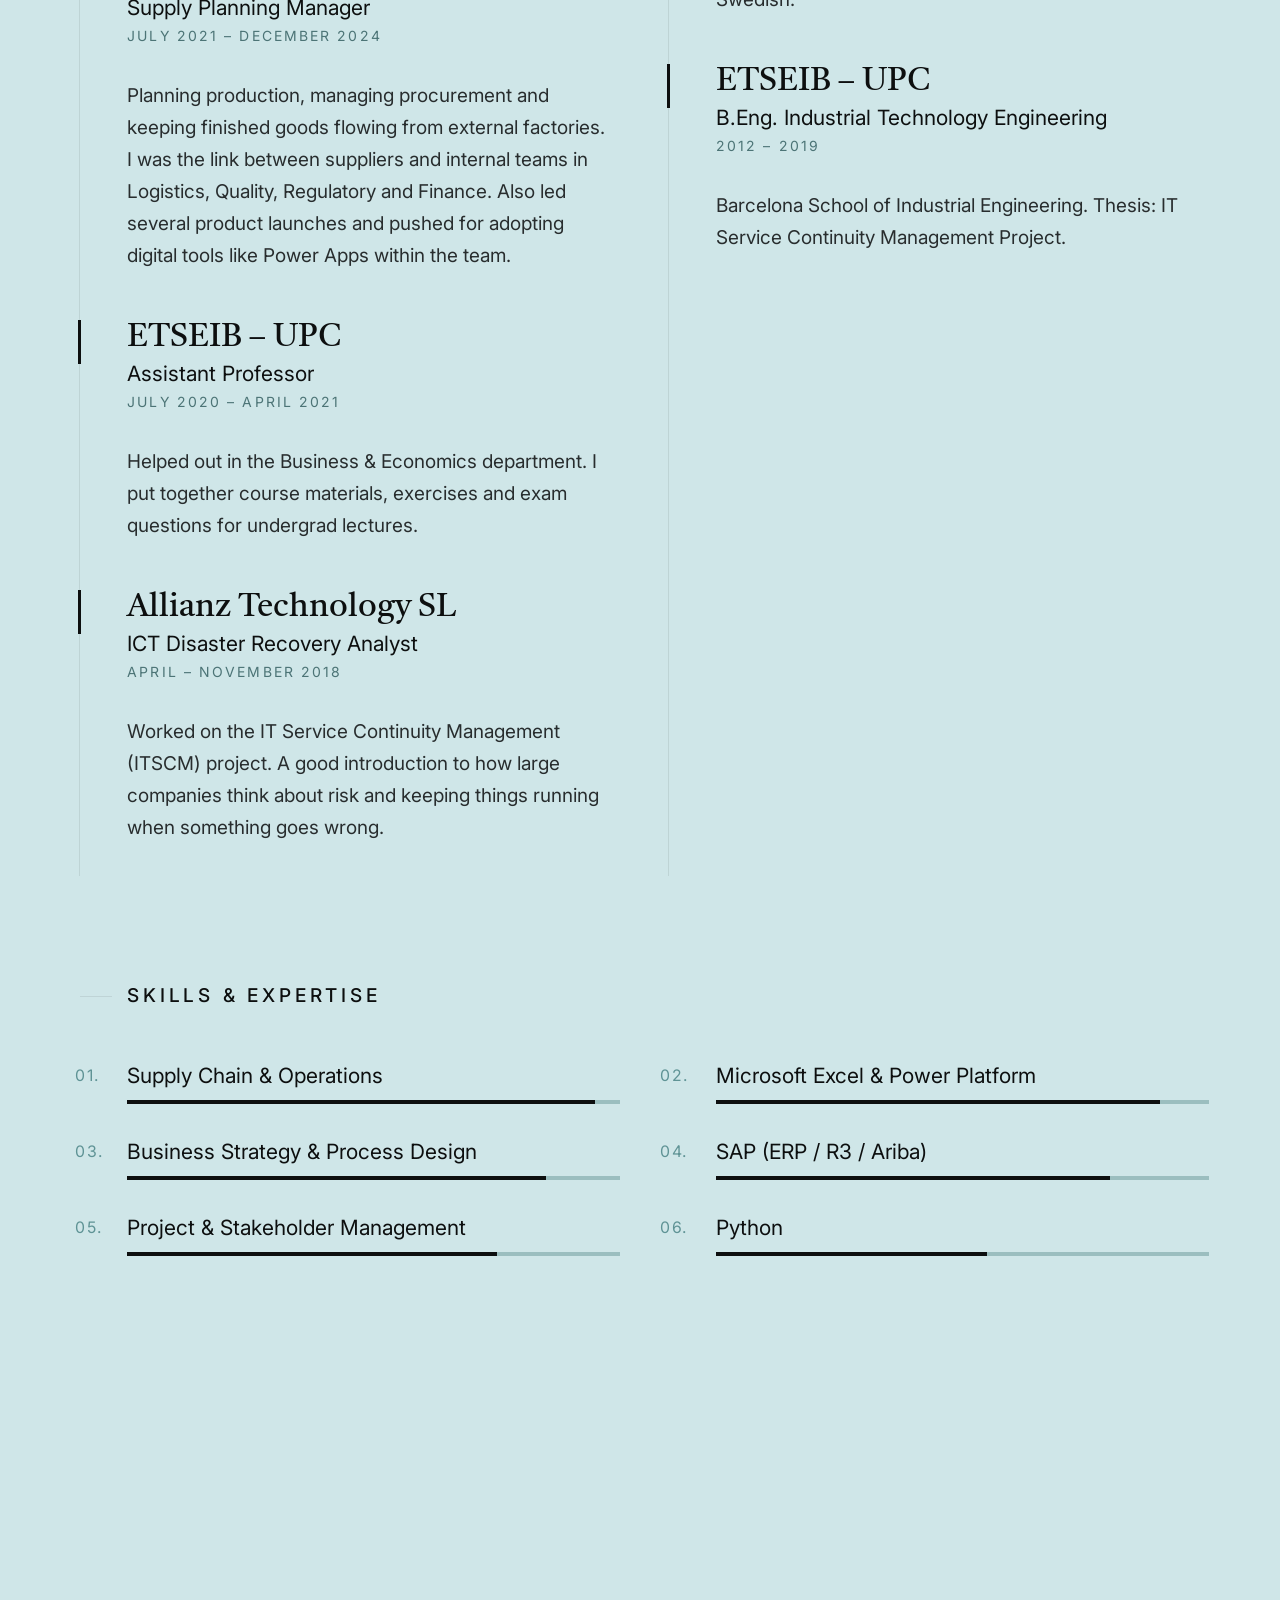
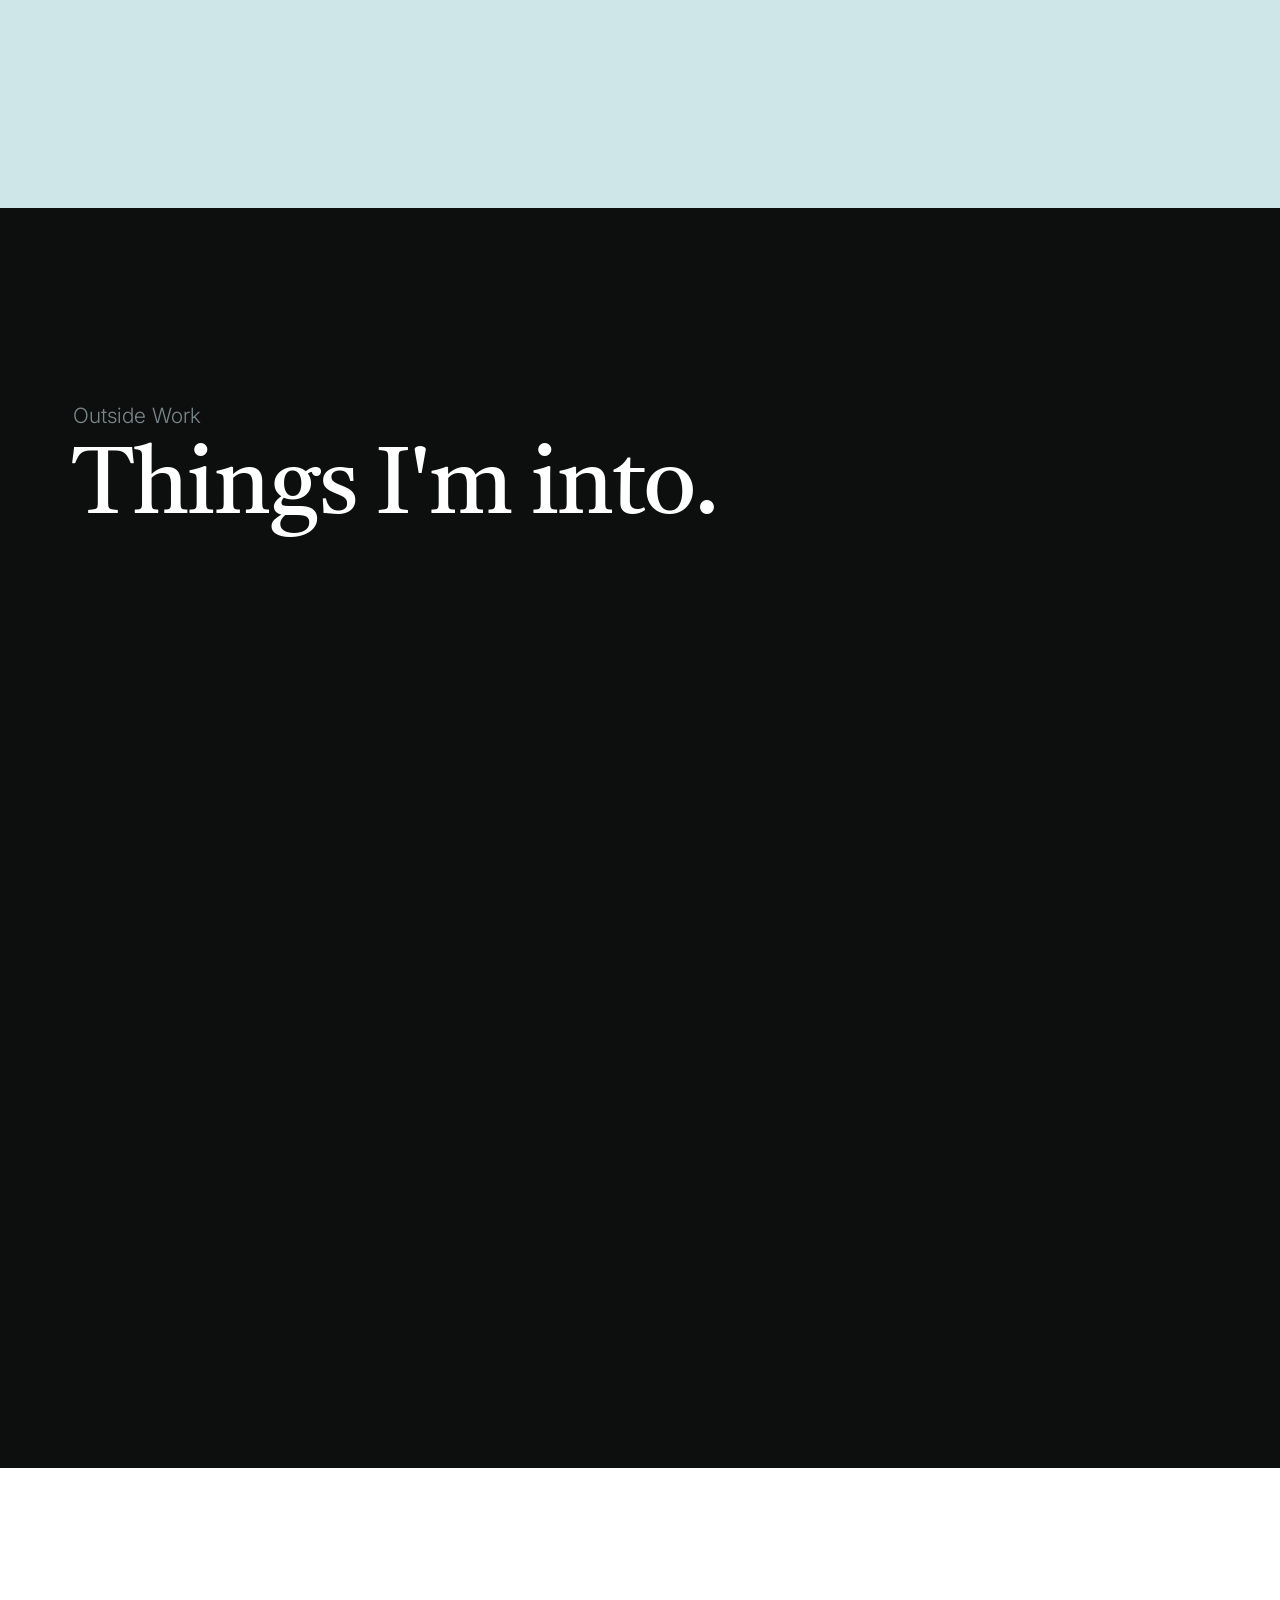
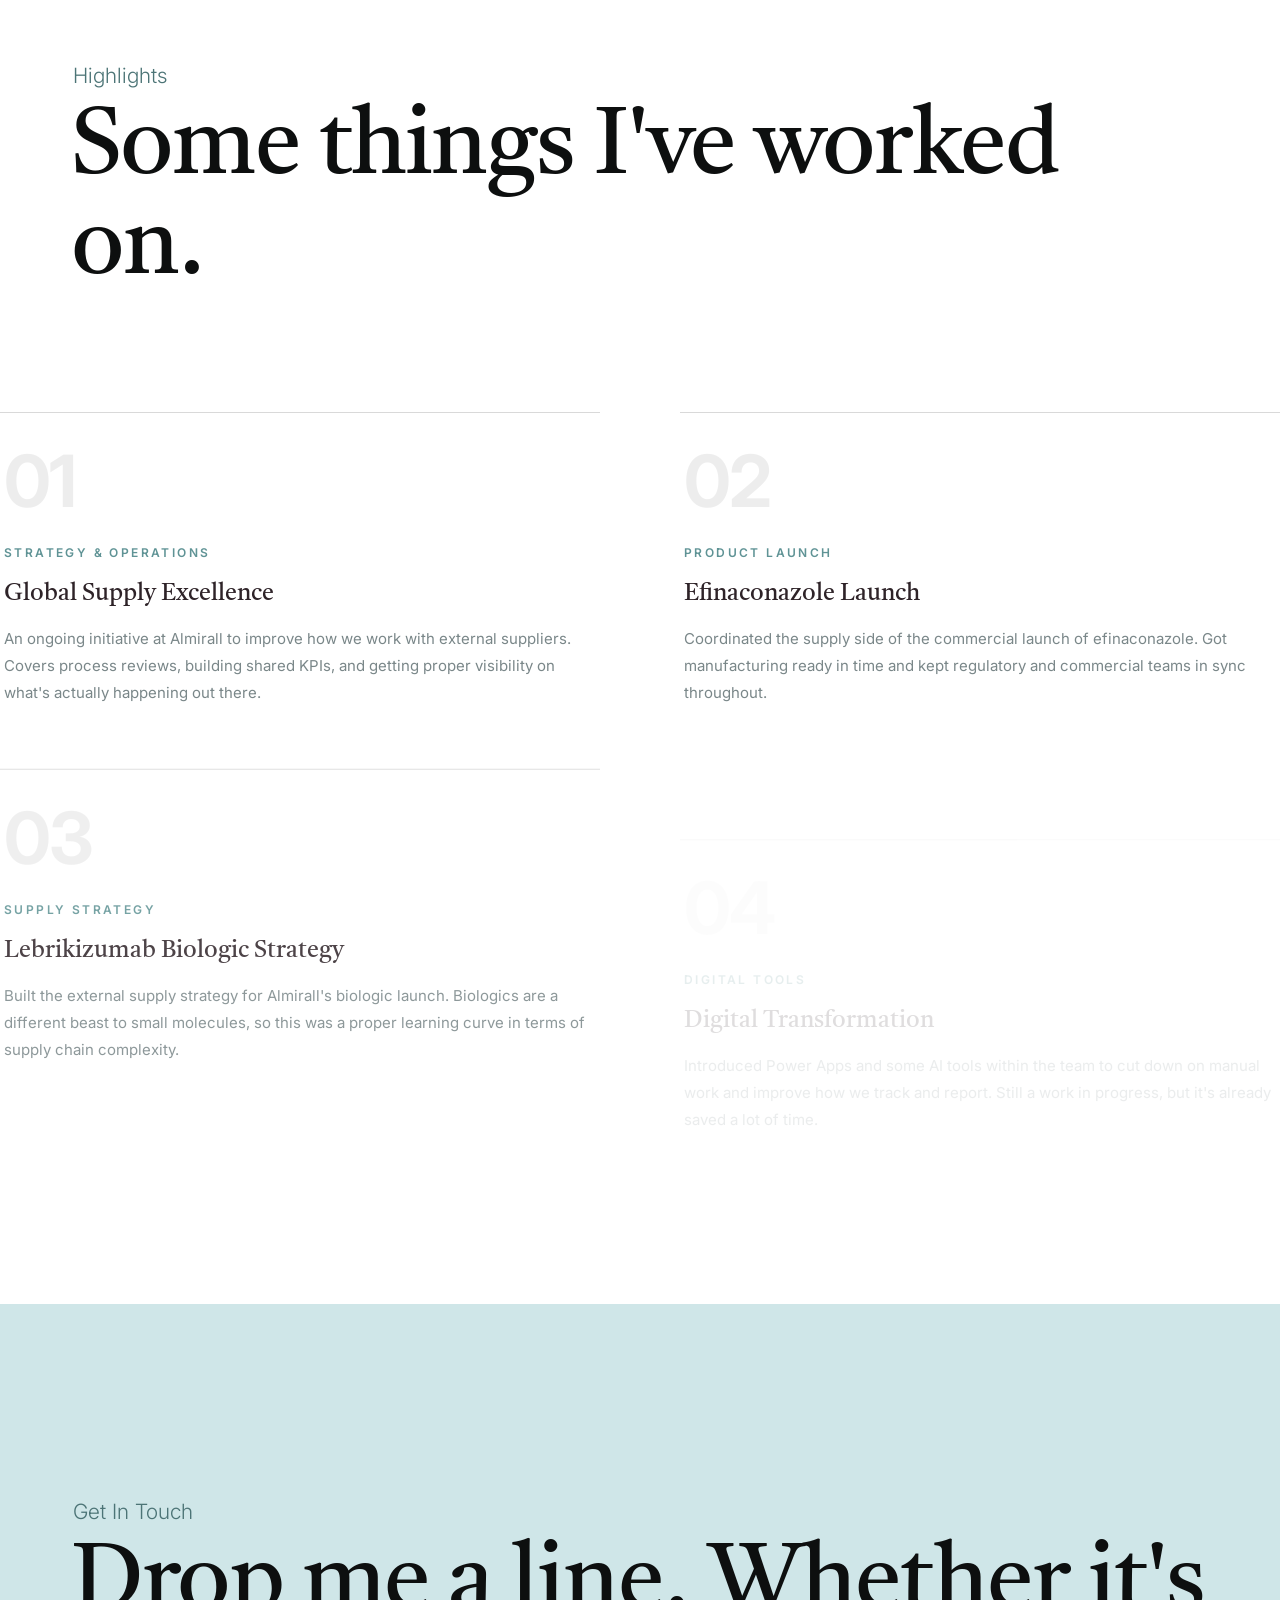
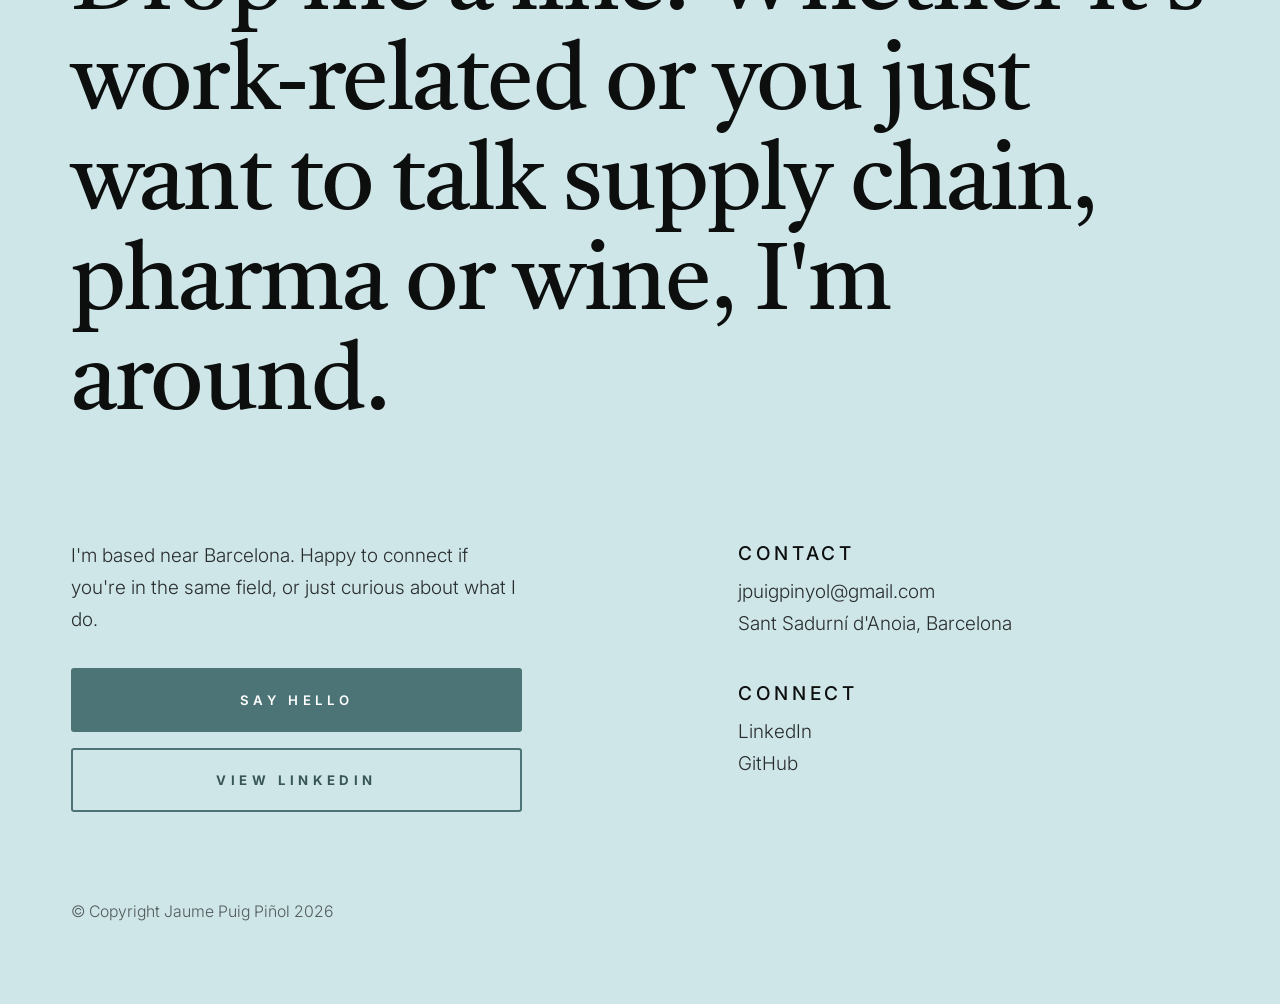
==== commit 023fc11d: "Rename Wine hobby to Wine, Cava & Corpinnat Co-Authored-By: Claude Sonnet 4.6 <noreply@anthropic.com" ====
--- a/index.html
+++ b/index.html
@@ -309,7 +309,7 @@
                 <div class="hobby-item" data-animate-el>
                     <div class="hobby-item__img" style="background-image: url(images/hobbies/wine.jpg)"></div>
                     <div class="hobby-item__overlay">
-                        <h4 class="hobby-item__title">Wine</h4>
+                        <h4 class="hobby-item__title">Wine, Cava &amp; Corpinnat</h4>
                         <p class="hobby-item__desc">Grew up in Sant Sadurní d'Anoia, the home of cava, so wine was never going to be optional. I enjoy learning about regions, grapes and producers — mostly by drinking them.</p>
                     </div>
                 </div>
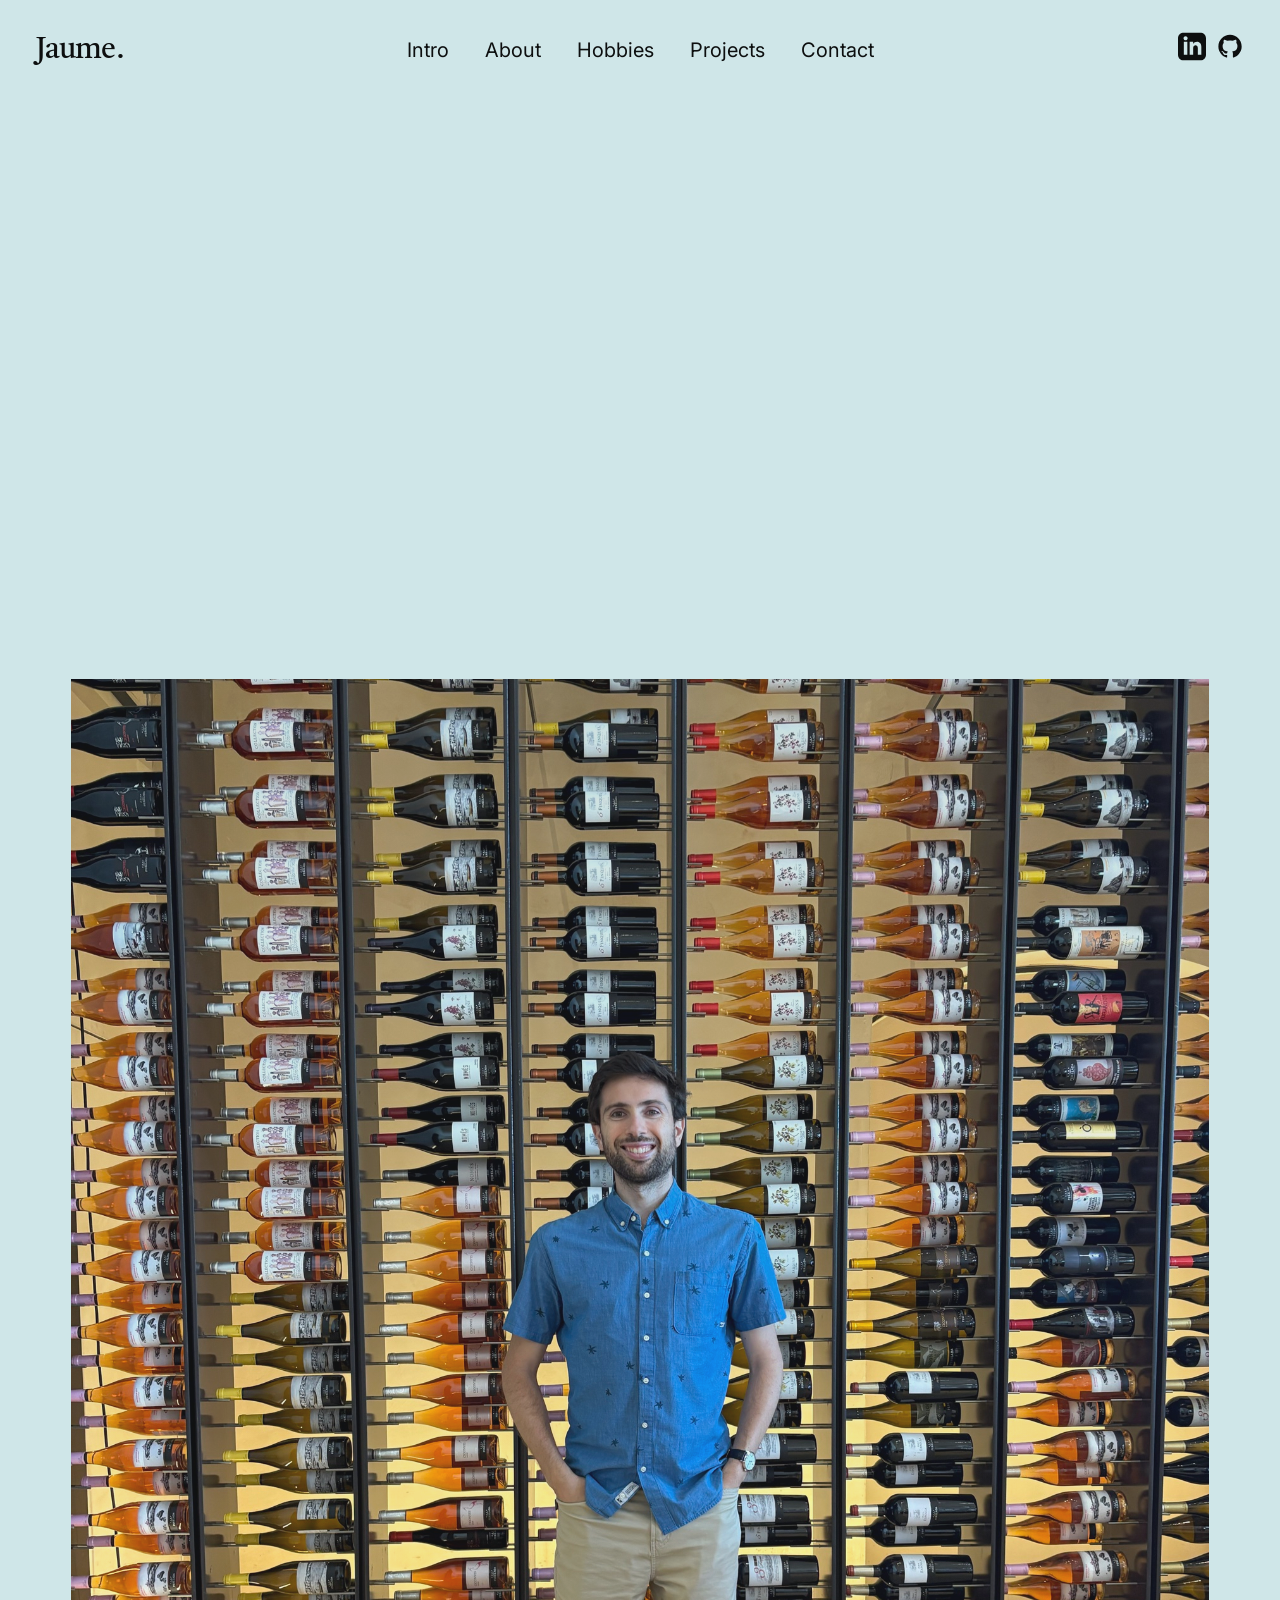
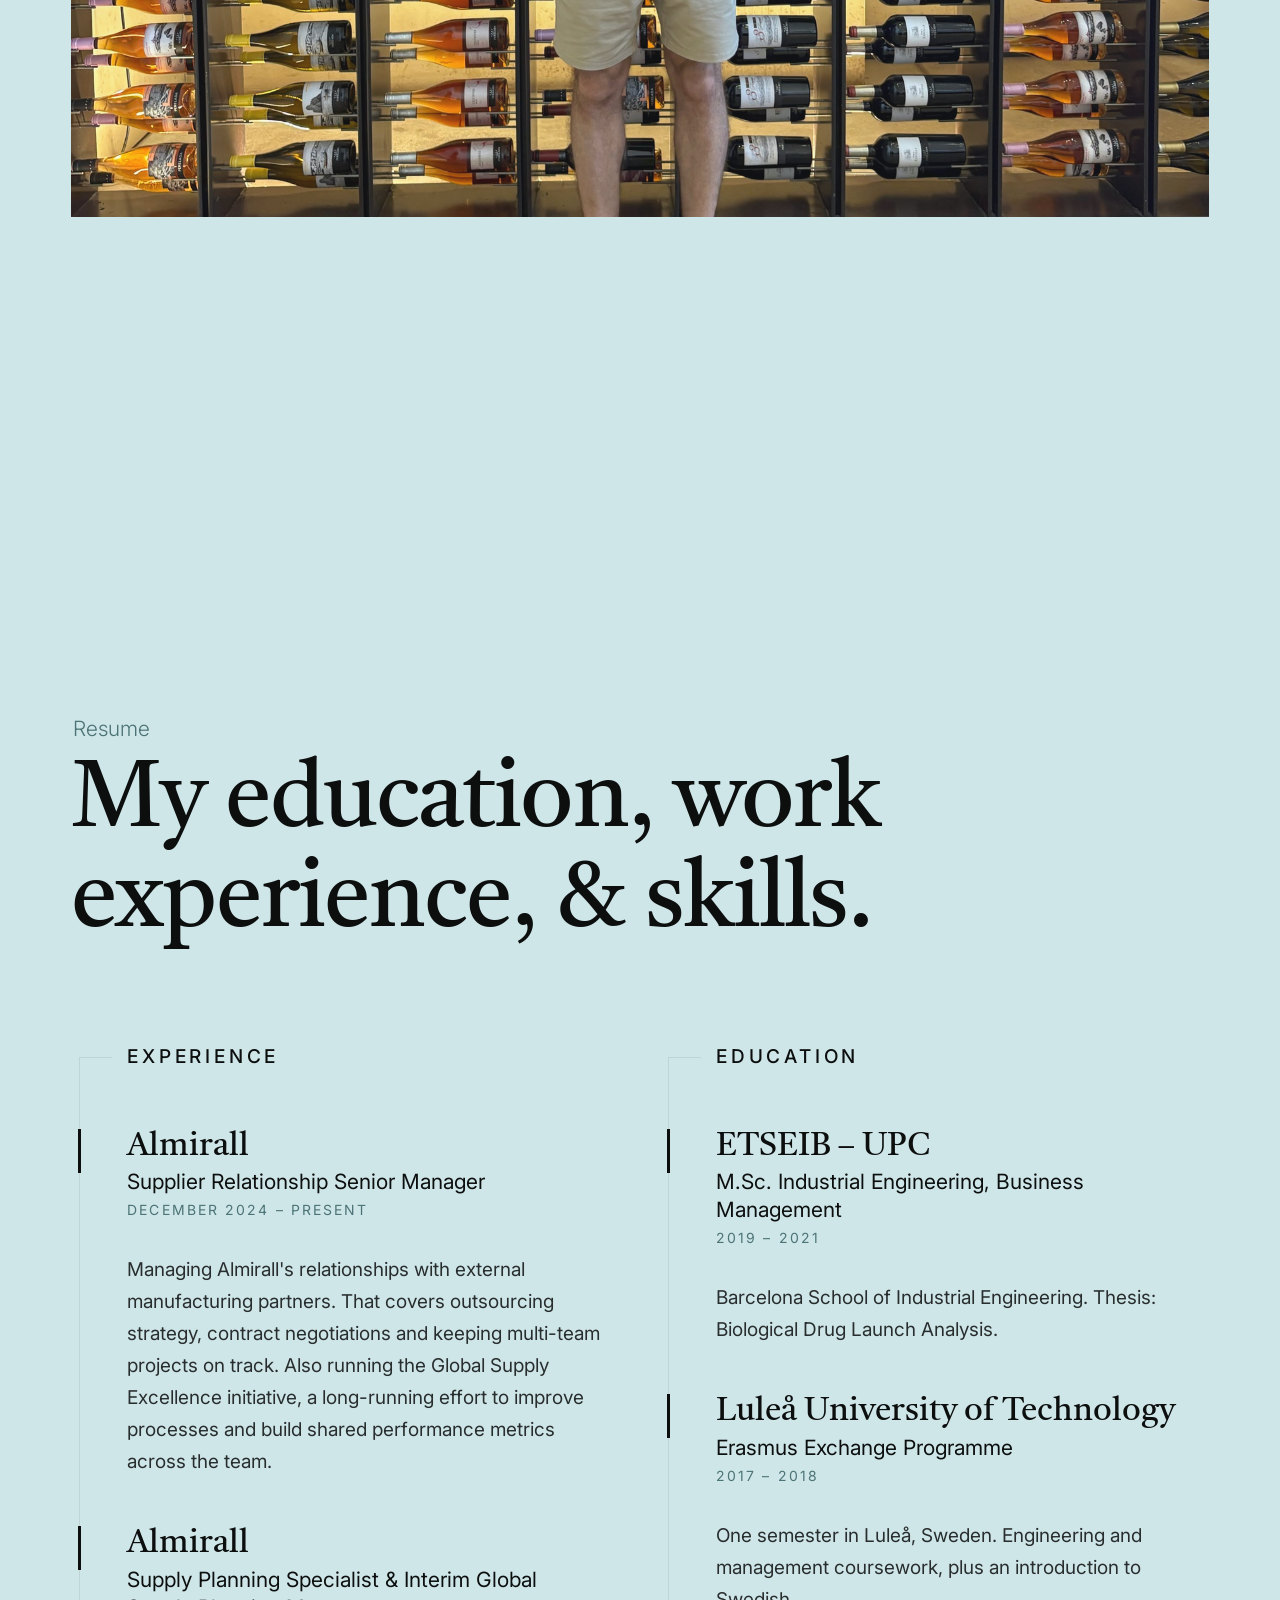
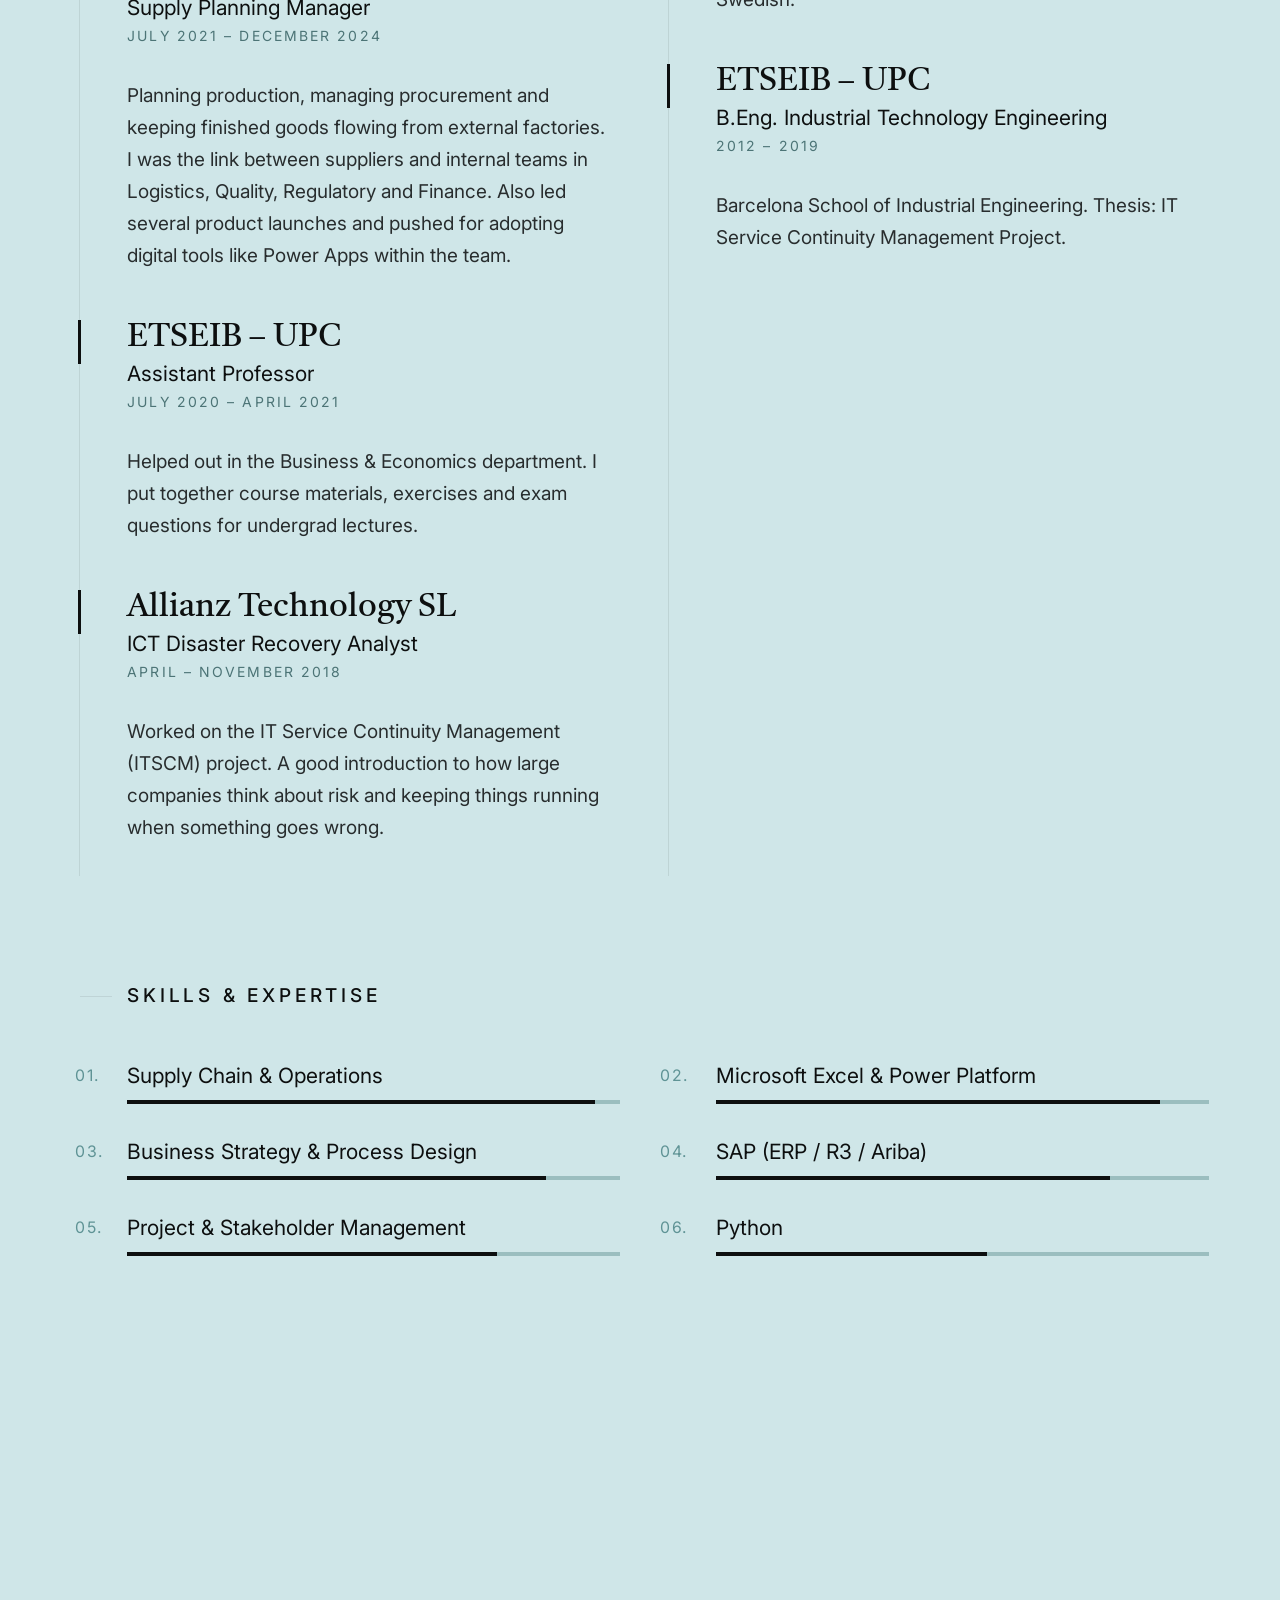
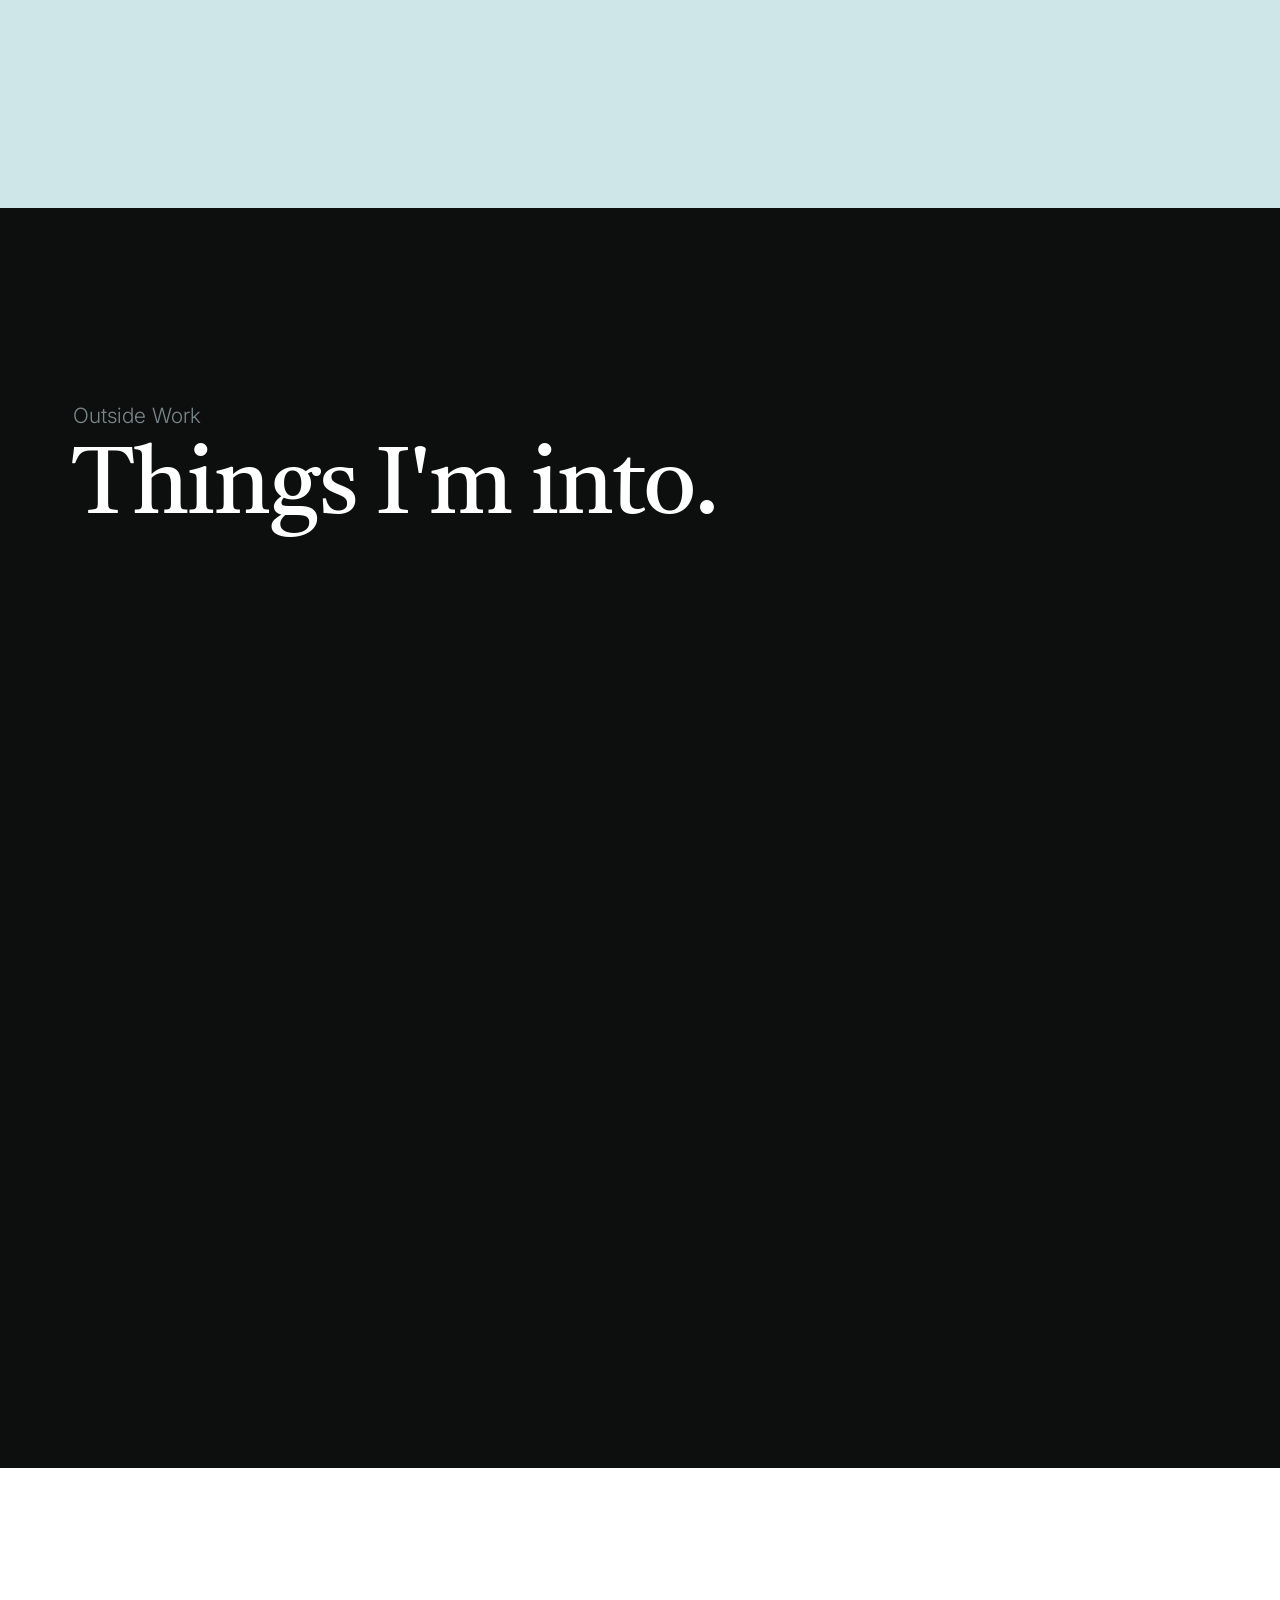
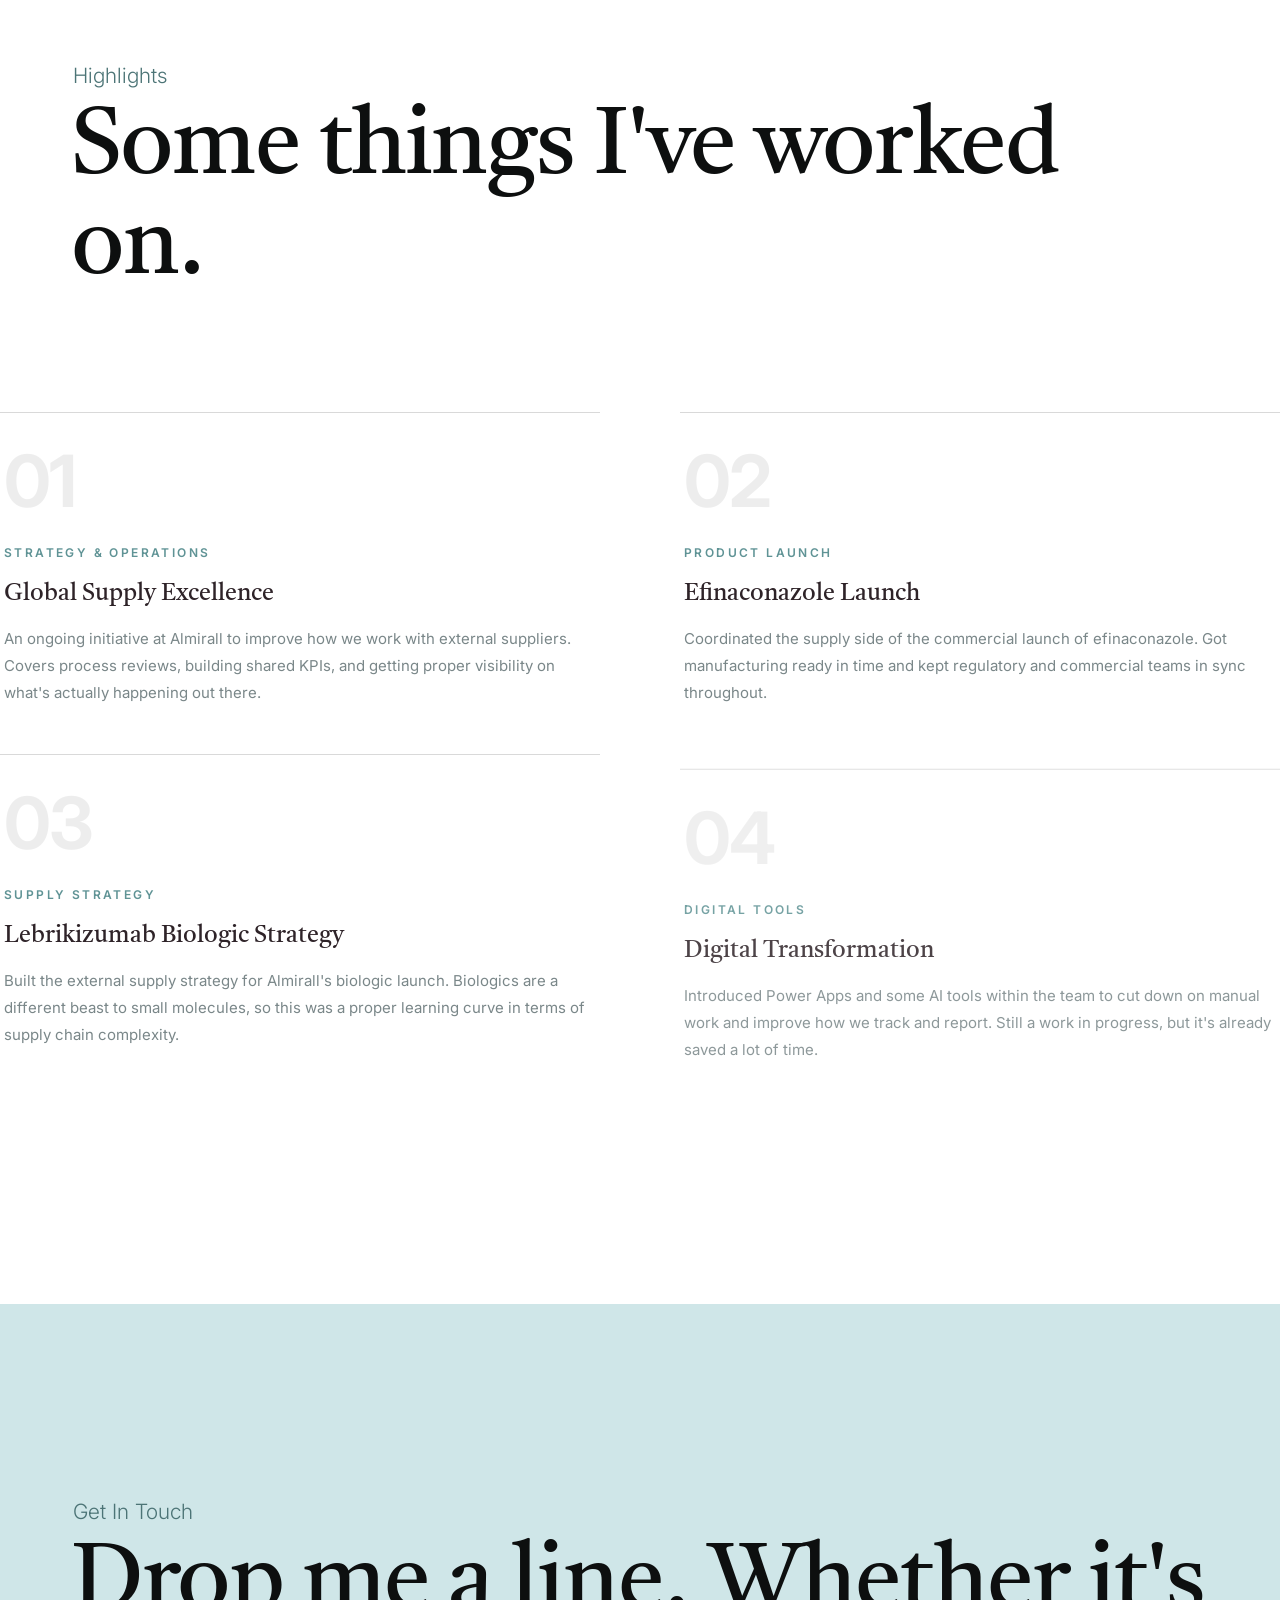
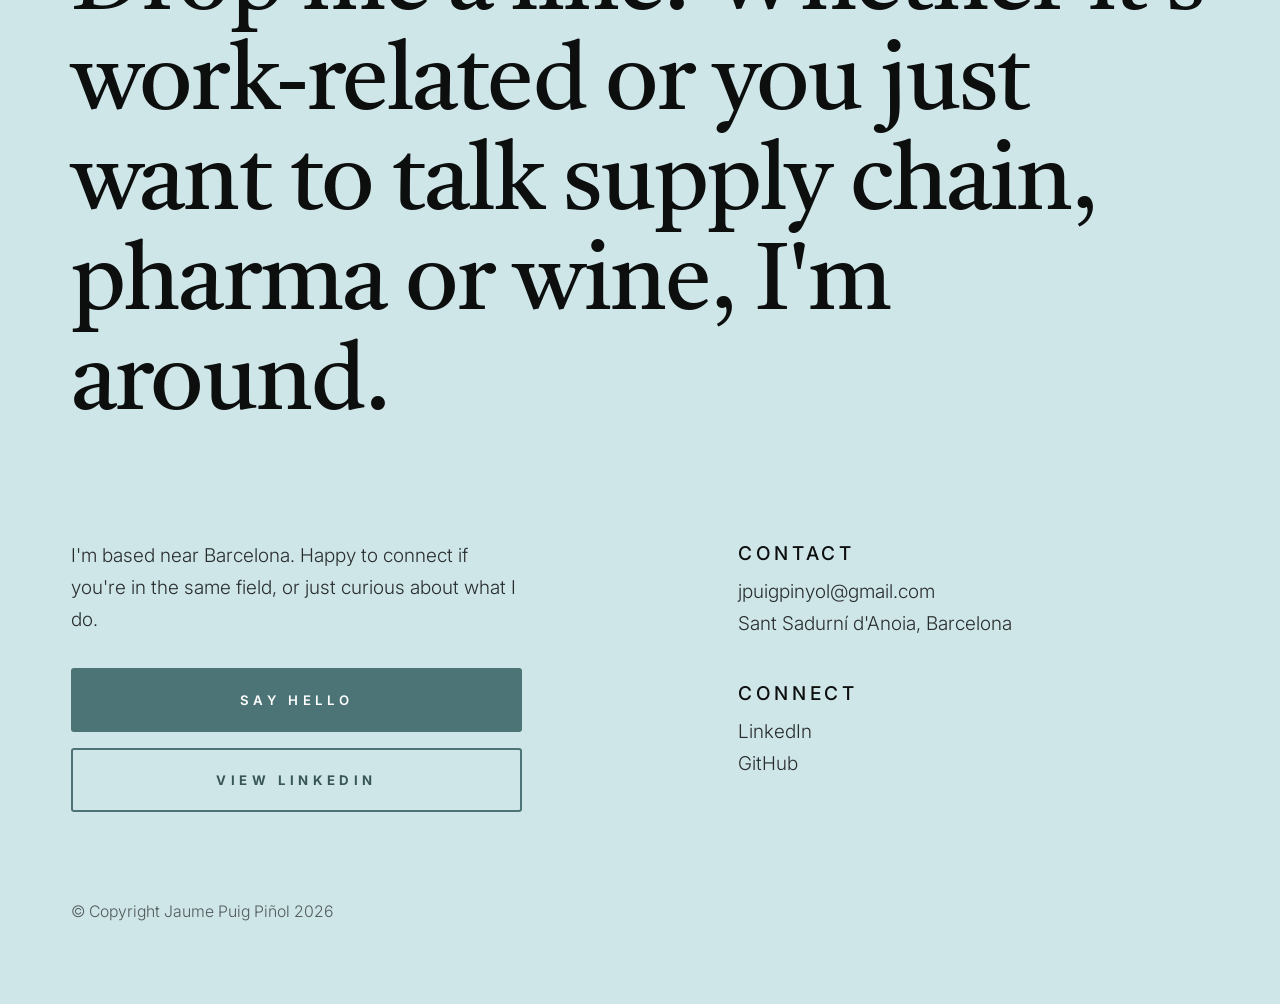
==== commit 76b888eb: "Tone down hobbies copy: remove em dashes and AI-ish phrasing Co-Authored-By: Claude Sonnet 4.6 <nore" ====
--- a/index.html
+++ b/index.html
@@ -310,7 +310,7 @@
                     <div class="hobby-item__img" style="background-image: url(images/hobbies/wine.jpg)"></div>
                     <div class="hobby-item__overlay">
                         <h4 class="hobby-item__title">Wine, Cava &amp; Corpinnat</h4>
-                        <p class="hobby-item__desc">Grew up in Sant Sadurní d'Anoia, the home of cava, so wine was never going to be optional. I enjoy learning about regions, grapes and producers — mostly by drinking them.</p>
+                        <p class="hobby-item__desc">Grew up in Sant Sadurní d'Anoia, the home of cava, so wine was never going to be optional. Learning about regions, grapes and producers, mostly by drinking them.</p>
                     </div>
                 </div>
 
@@ -318,7 +318,7 @@
                     <div class="hobby-item__img" style="background-image: url(images/hobbies/food.jpg)"></div>
                     <div class="hobby-item__overlay">
                         <h4 class="hobby-item__title">Food</h4>
-                        <p class="hobby-item__desc">Good food and good company are hard to separate. I like cooking when I have the time and eating out when I don't. Anything from a proper pa amb tomàquet to a long tasting menu.</p>
+                        <p class="hobby-item__desc">I like cooking when I have the time and eating out when I don't. A pa amb tomàquet or a long tasting menu, both work.</p>
                     </div>
                 </div>
 
@@ -326,7 +326,7 @@
                     <div class="hobby-item__img" style="background-image: url(images/hobbies/running.jpg)"></div>
                     <div class="hobby-item__overlay">
                         <h4 class="hobby-item__title">Running</h4>
-                        <p class="hobby-item__desc">My way of clearing the head. Nothing complicated — just lacing up and going. It helps that Sant Sadurní has decent trails nearby for when the road gets boring.</p>
+                        <p class="hobby-item__desc">My way of switching off. Just lace up and go. Sant Sadurní has decent trails nearby for when the road gets boring.</p>
                     </div>
                 </div>
 
@@ -334,7 +334,7 @@
                     <div class="hobby-item__img" style="background-image: url(images/hobbies/travel.jpg)"></div>
                     <div class="hobby-item__overlay">
                         <h4 class="hobby-item__title">Travel</h4>
-                        <p class="hobby-item__desc">The Erasmus in Sweden was an early push in the right direction. Since then I've tried to keep moving — new places, new food, new ways of doing things. Still plenty left on the list.</p>
+                        <p class="hobby-item__desc">The Erasmus in Sweden was a good shove. I've kept at it since, mostly chasing good food and places that feel a bit different. Still plenty on the list.</p>
                     </div>
                 </div>
 
@@ -342,7 +342,7 @@
                     <div class="hobby-item__img" style="background-image: url(images/hobbies/reading.jpg)"></div>
                     <div class="hobby-item__overlay">
                         <h4 class="hobby-item__title">Reading</h4>
-                        <p class="hobby-item__desc">Mostly non-fiction — economics, history, how-things-work type books. I read slowly and take too many notes, which probably says something about me professionally.</p>
+                        <p class="hobby-item__desc">Mostly non-fiction: economics, history, how-things-work type books. I read slowly and take too many notes, which probably says something about the job.</p>
                     </div>
                 </div>
 
@@ -350,7 +350,7 @@
                     <div class="hobby-item__img" style="background-image: url(images/hobbies/tech.jpg)"></div>
                     <div class="hobby-item__overlay">
                         <h4 class="hobby-item__title">Tech &amp; AI</h4>
-                        <p class="hobby-item__desc">I find it genuinely interesting, not just professionally useful. I tinker with AI tools, build small automations and try to keep up with where things are heading. This website is exhibit A.</p>
+                        <p class="hobby-item__desc">Interesting to me, not just useful for work. I tinker with AI tools, build small automations and try to keep up with what's coming. This website is exhibit A.</p>
                     </div>
                 </div>
 
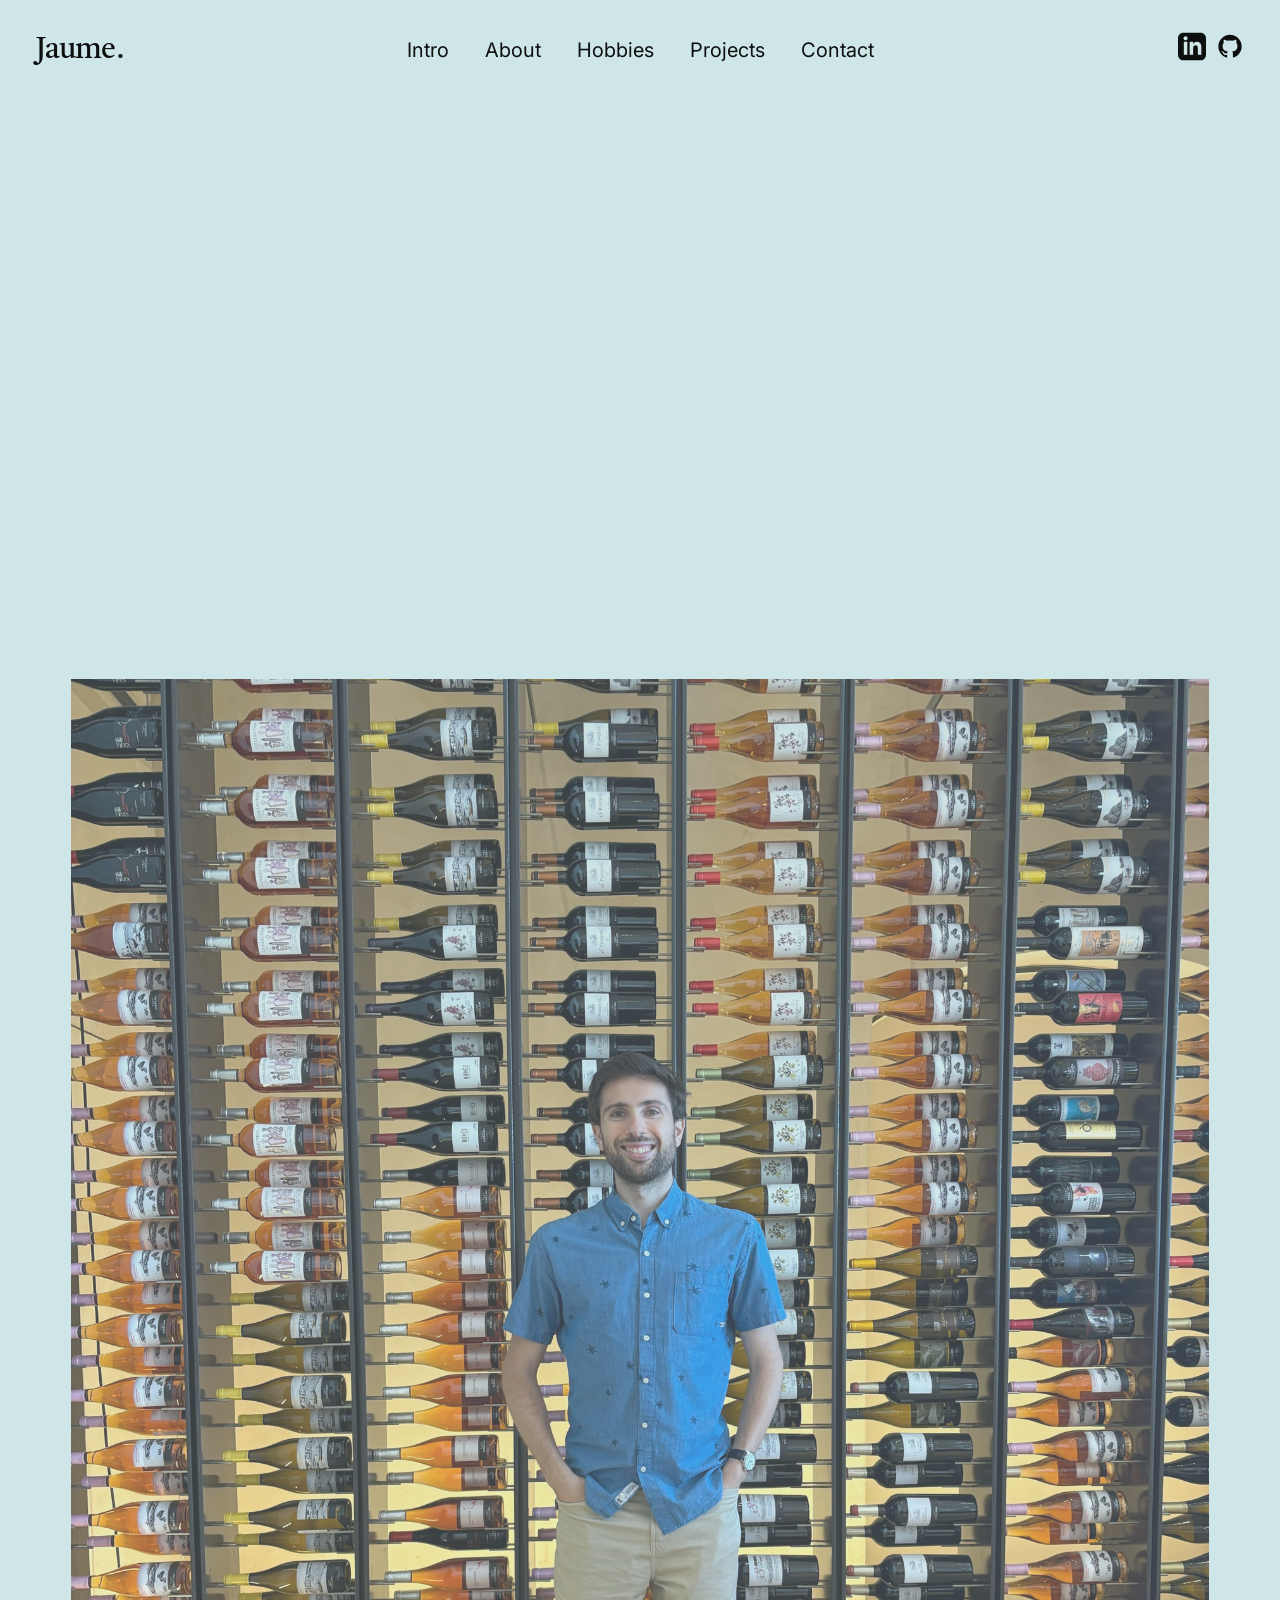
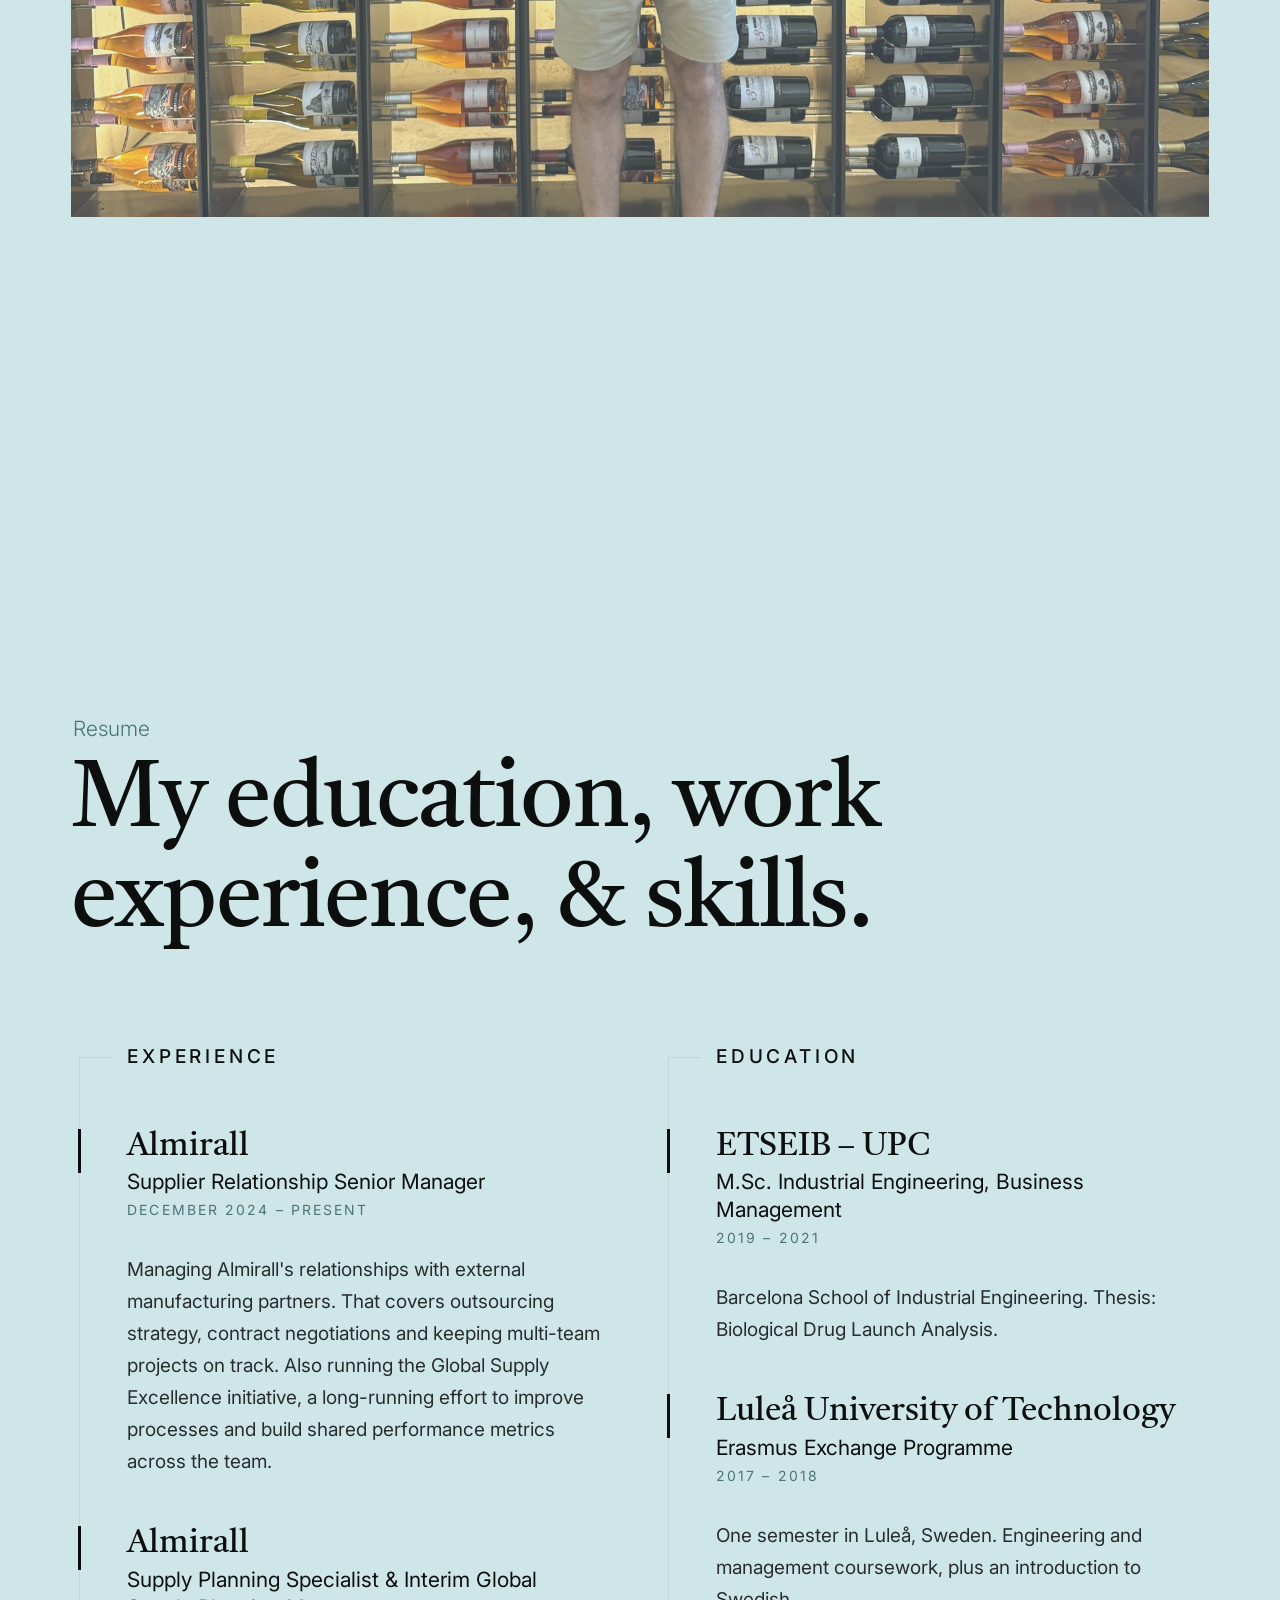
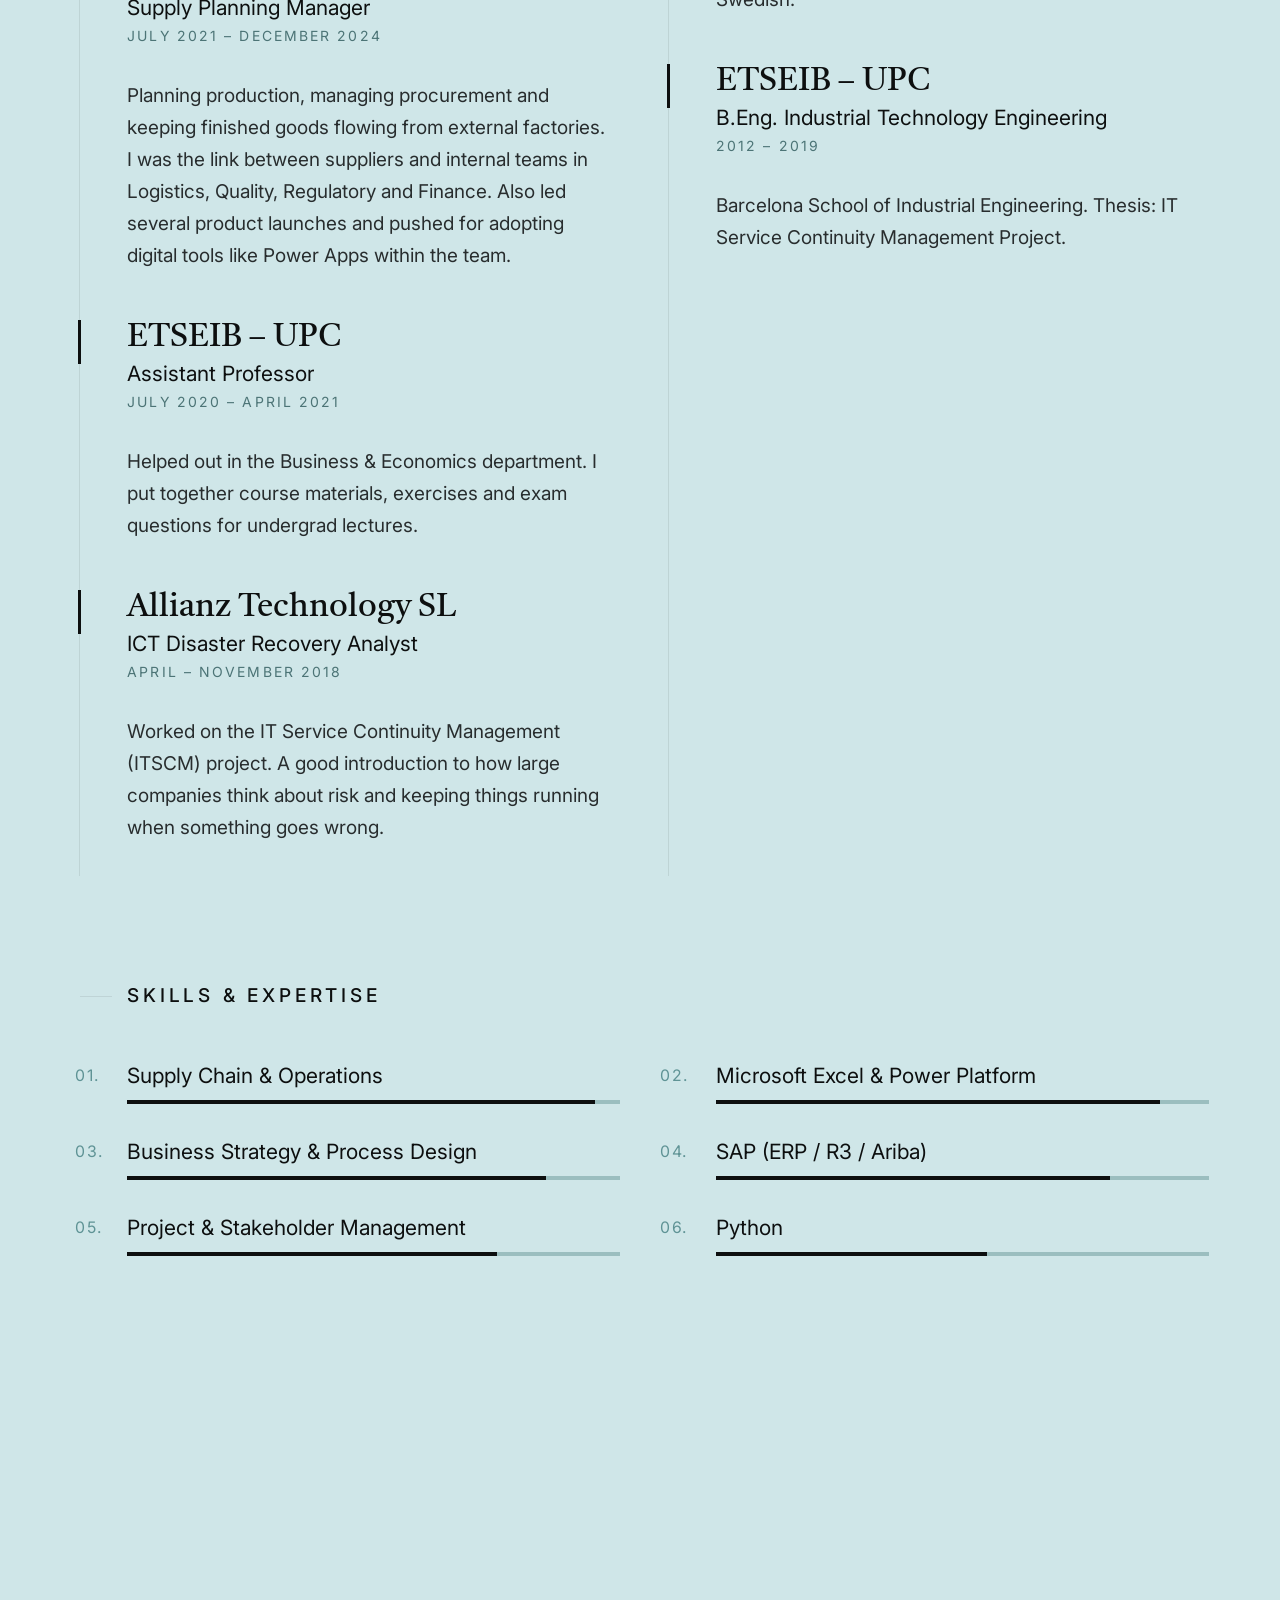
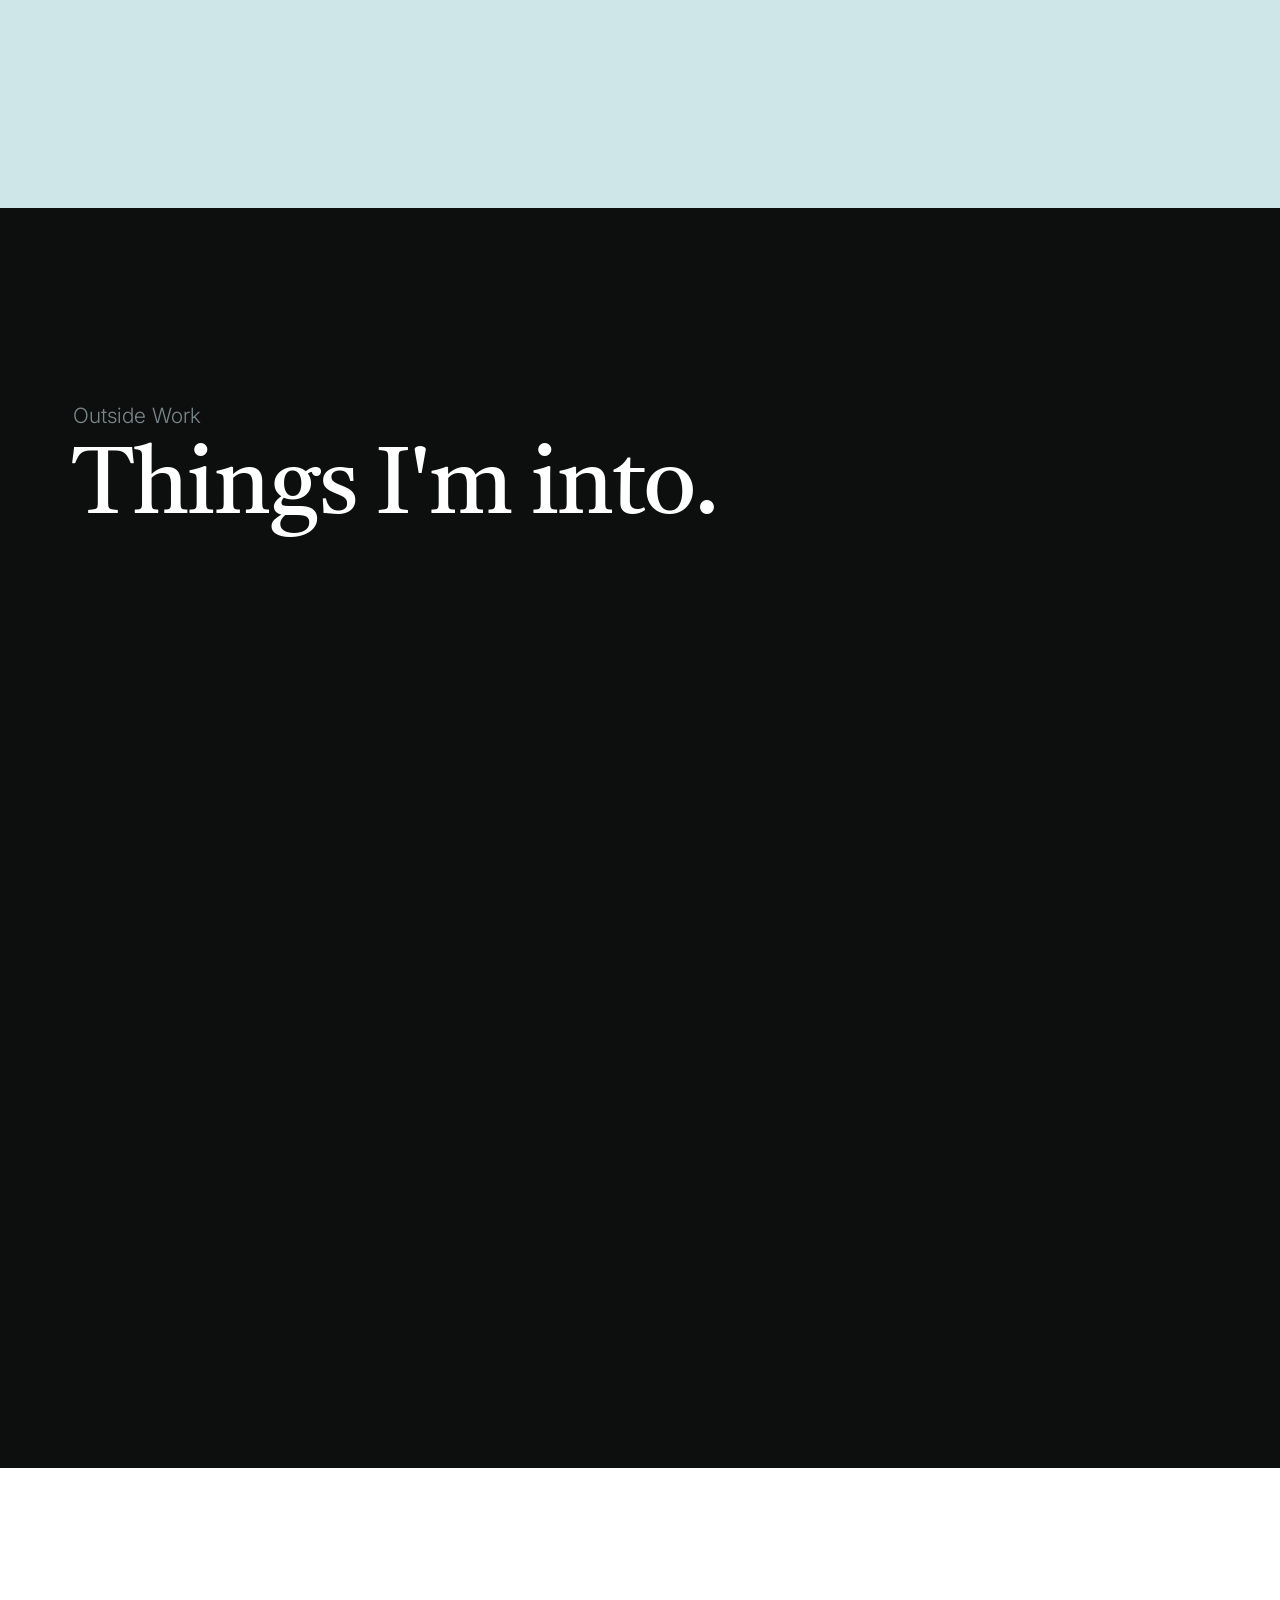
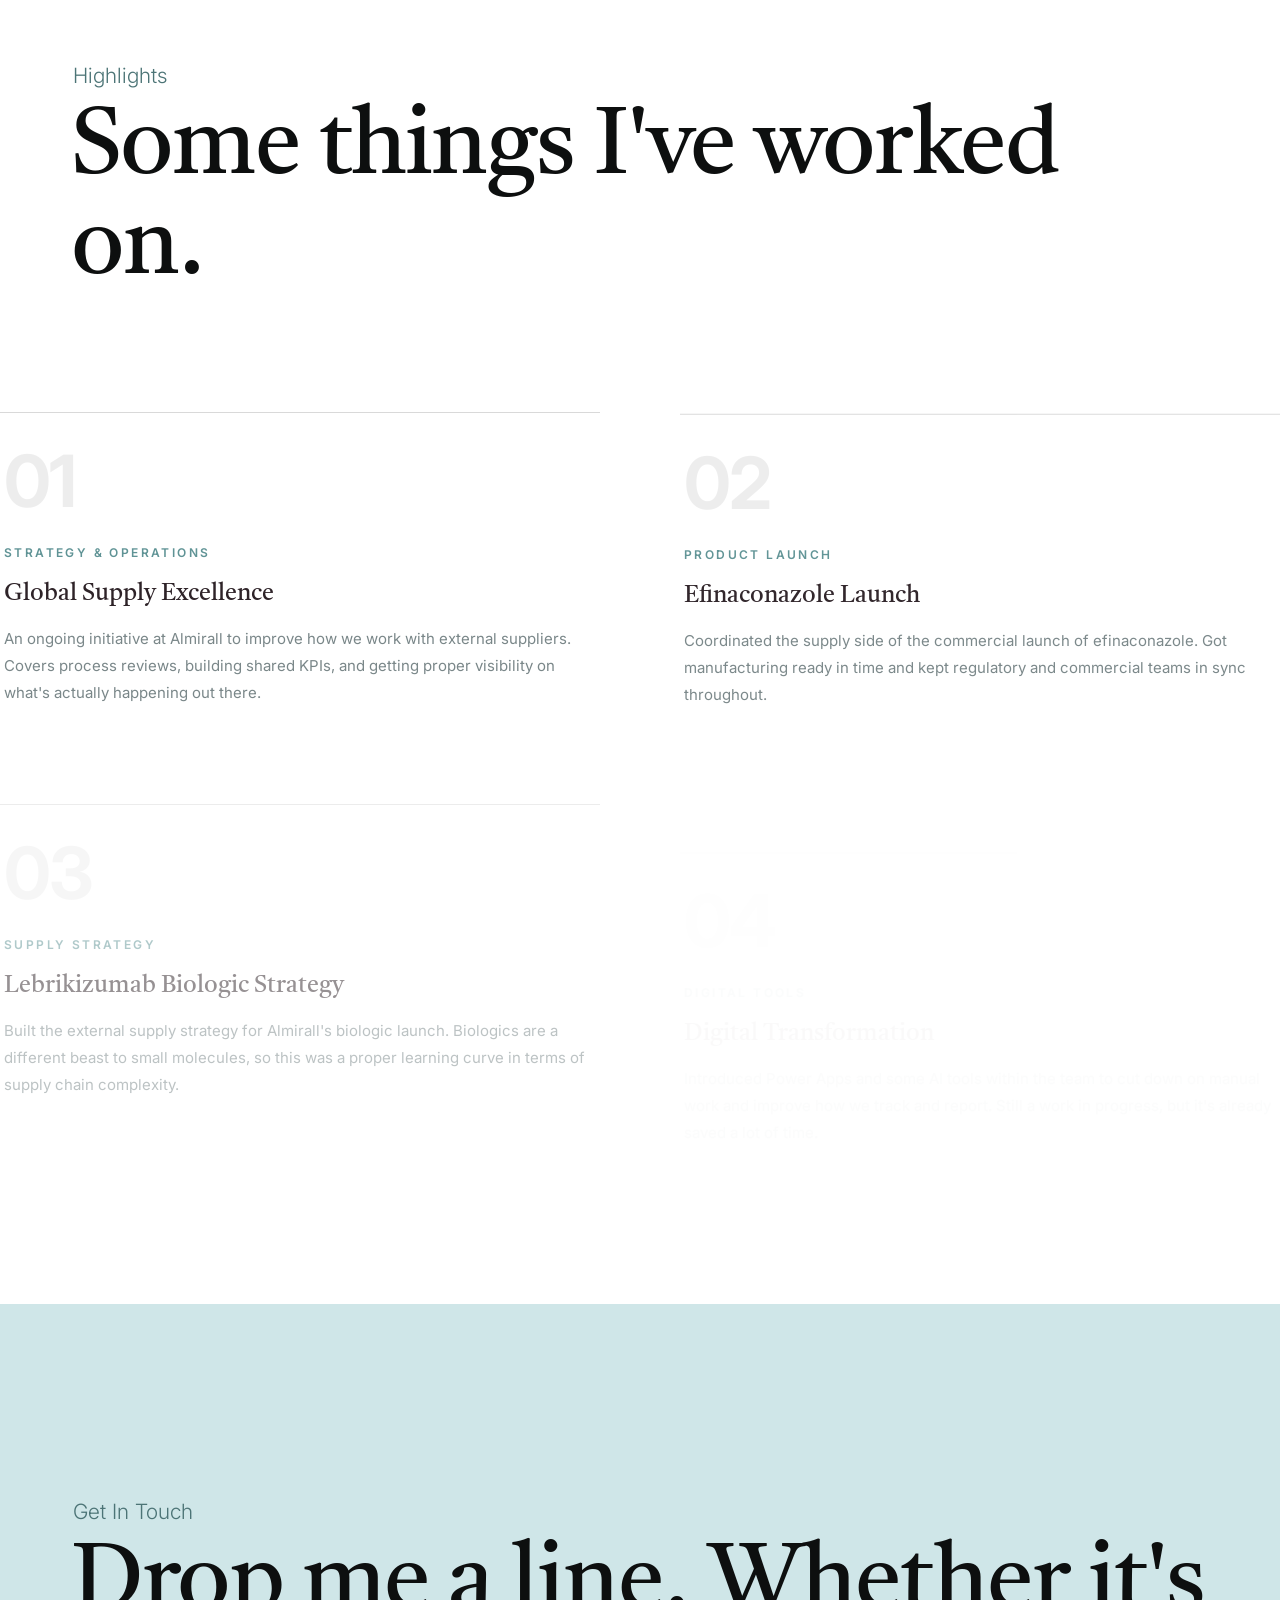
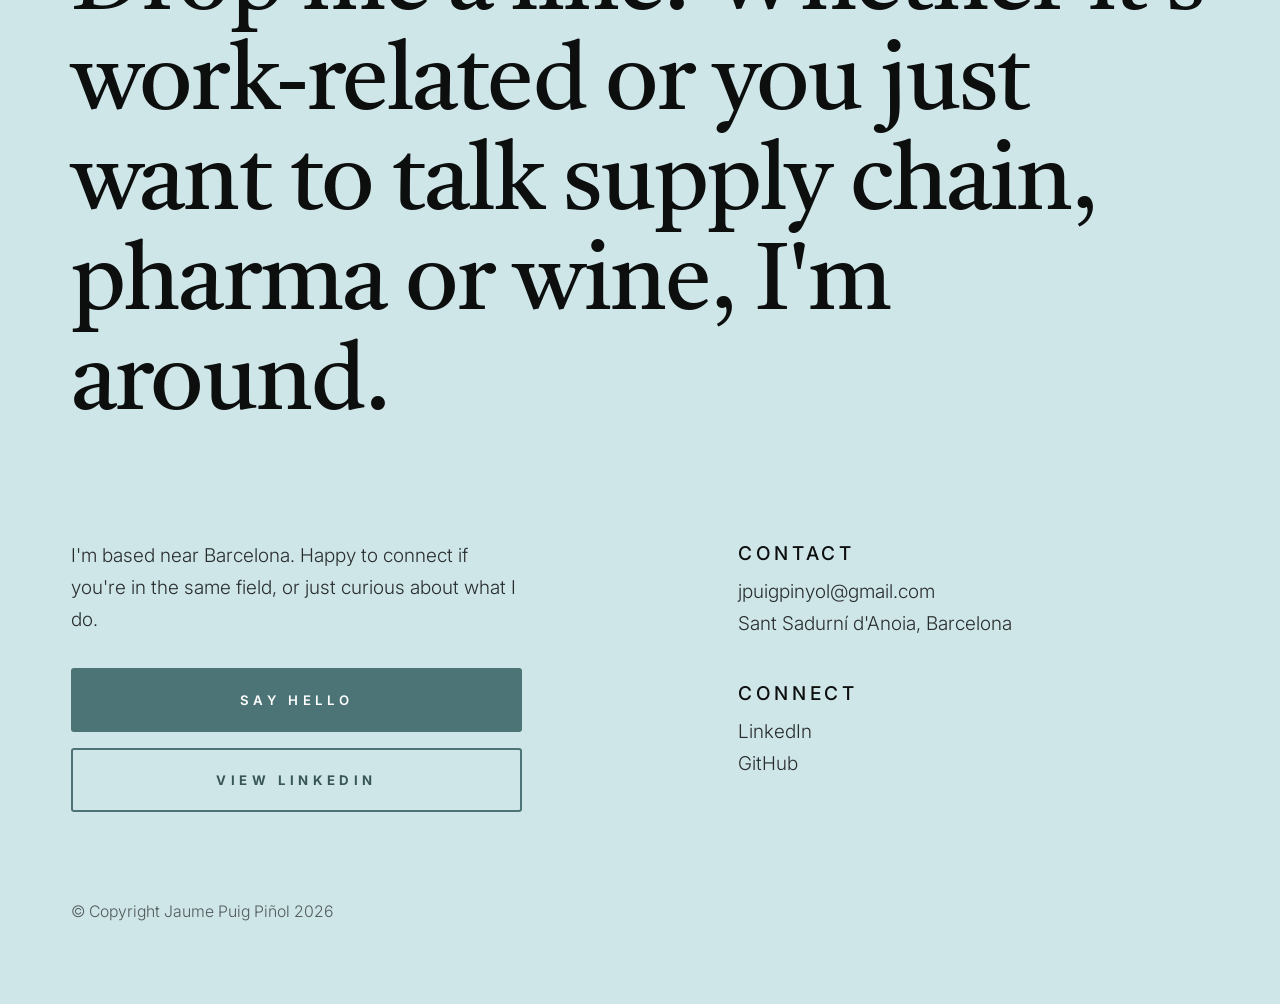
==== commit 039e01b1: "Fix hobbies copy with accurate personal details - Wine: Penedès region, not just Sant Sadurní - Food" ====
--- a/index.html
+++ b/index.html
@@ -310,7 +310,7 @@
                     <div class="hobby-item__img" style="background-image: url(images/hobbies/wine.jpg)"></div>
                     <div class="hobby-item__overlay">
                         <h4 class="hobby-item__title">Wine, Cava &amp; Corpinnat</h4>
-                        <p class="hobby-item__desc">Grew up in Sant Sadurní d'Anoia, the home of cava, so wine was never going to be optional. Learning about regions, grapes and producers, mostly by drinking them.</p>
+                        <p class="hobby-item__desc">Grew up in the Penedès region, so wine was never going to be optional. Learning about grapes, producers and appellations, mostly by drinking them.</p>
                     </div>
                 </div>
 
@@ -318,7 +318,7 @@
                     <div class="hobby-item__img" style="background-image: url(images/hobbies/food.jpg)"></div>
                     <div class="hobby-item__overlay">
                         <h4 class="hobby-item__title">Food</h4>
-                        <p class="hobby-item__desc">I like cooking when I have the time and eating out when I don't. A pa amb tomàquet or a long tasting menu, both work.</p>
+                        <p class="hobby-item__desc">Not a cook, but I love eating out and trying new things. Any cuisine, any price range. Always up for it.</p>
                     </div>
                 </div>
 
@@ -326,7 +326,7 @@
                     <div class="hobby-item__img" style="background-image: url(images/hobbies/running.jpg)"></div>
                     <div class="hobby-item__overlay">
                         <h4 class="hobby-item__title">Running</h4>
-                        <p class="hobby-item__desc">My way of switching off. Just lace up and go. Sant Sadurní has decent trails nearby for when the road gets boring.</p>
+                        <p class="hobby-item__desc">My way of switching off. Just lace up and go. Sant Sadurní has great trails very close by for when the road gets boring.</p>
                     </div>
                 </div>
 
@@ -342,7 +342,7 @@
                     <div class="hobby-item__img" style="background-image: url(images/hobbies/reading.jpg)"></div>
                     <div class="hobby-item__overlay">
                         <h4 class="hobby-item__title">Reading</h4>
-                        <p class="hobby-item__desc">Mostly non-fiction: economics, history, how-things-work type books. I read slowly and take too many notes, which probably says something about the job.</p>
+                        <p class="hobby-item__desc">All kinds of books, fiction included. The hard part is finding the time, not choosing what to read next.</p>
                     </div>
                 </div>
 
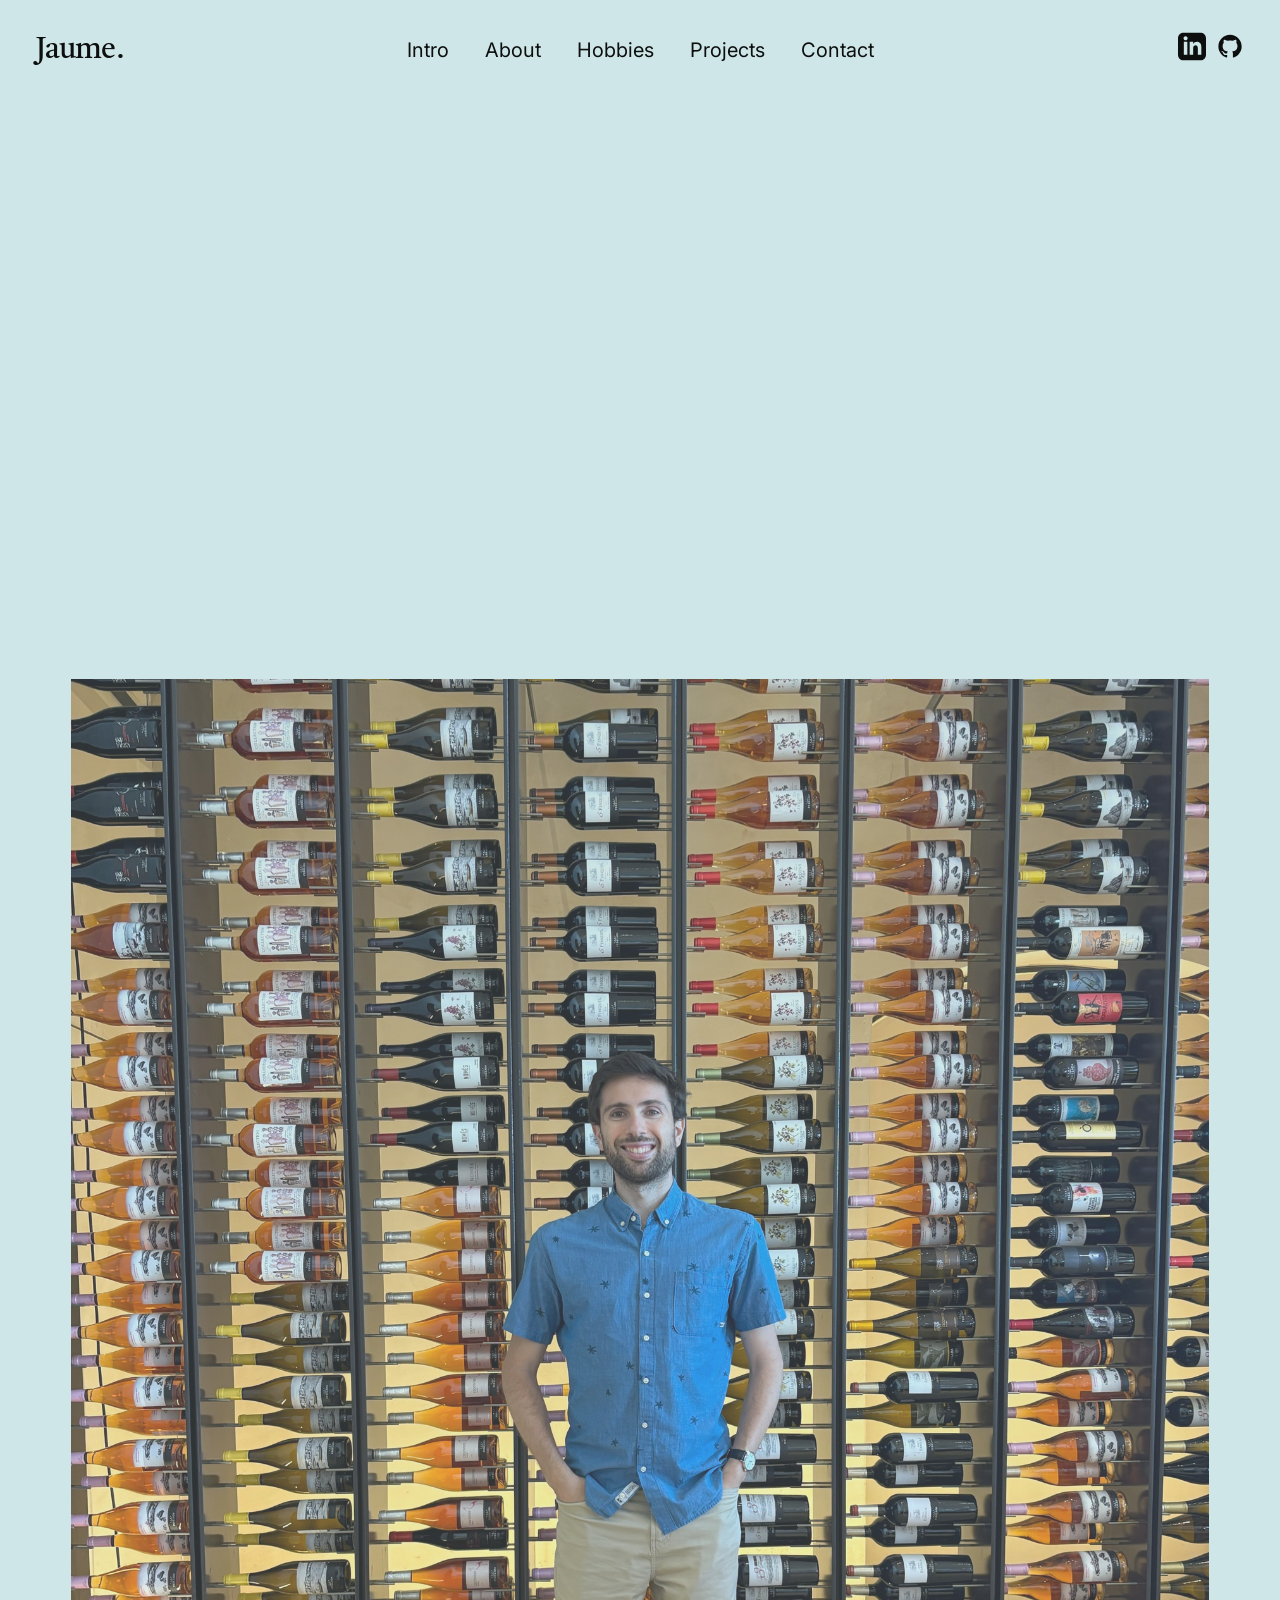
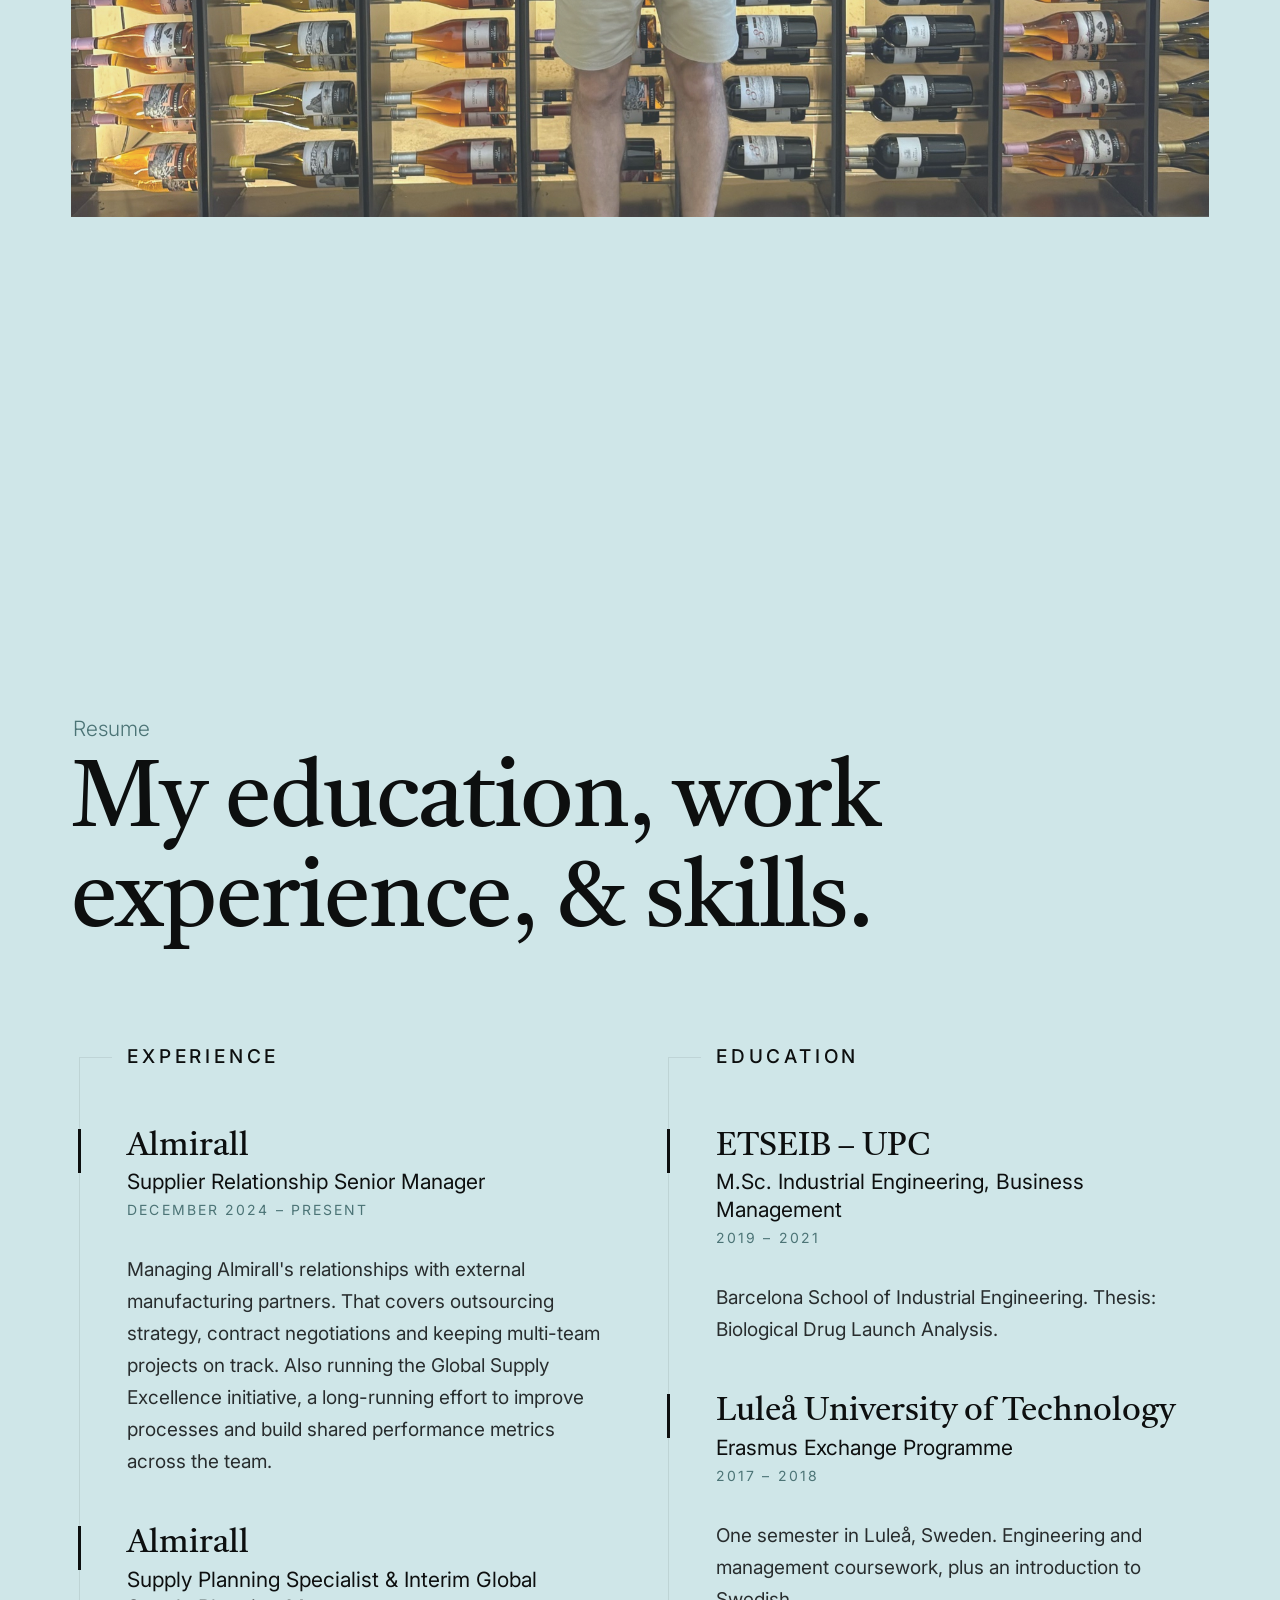
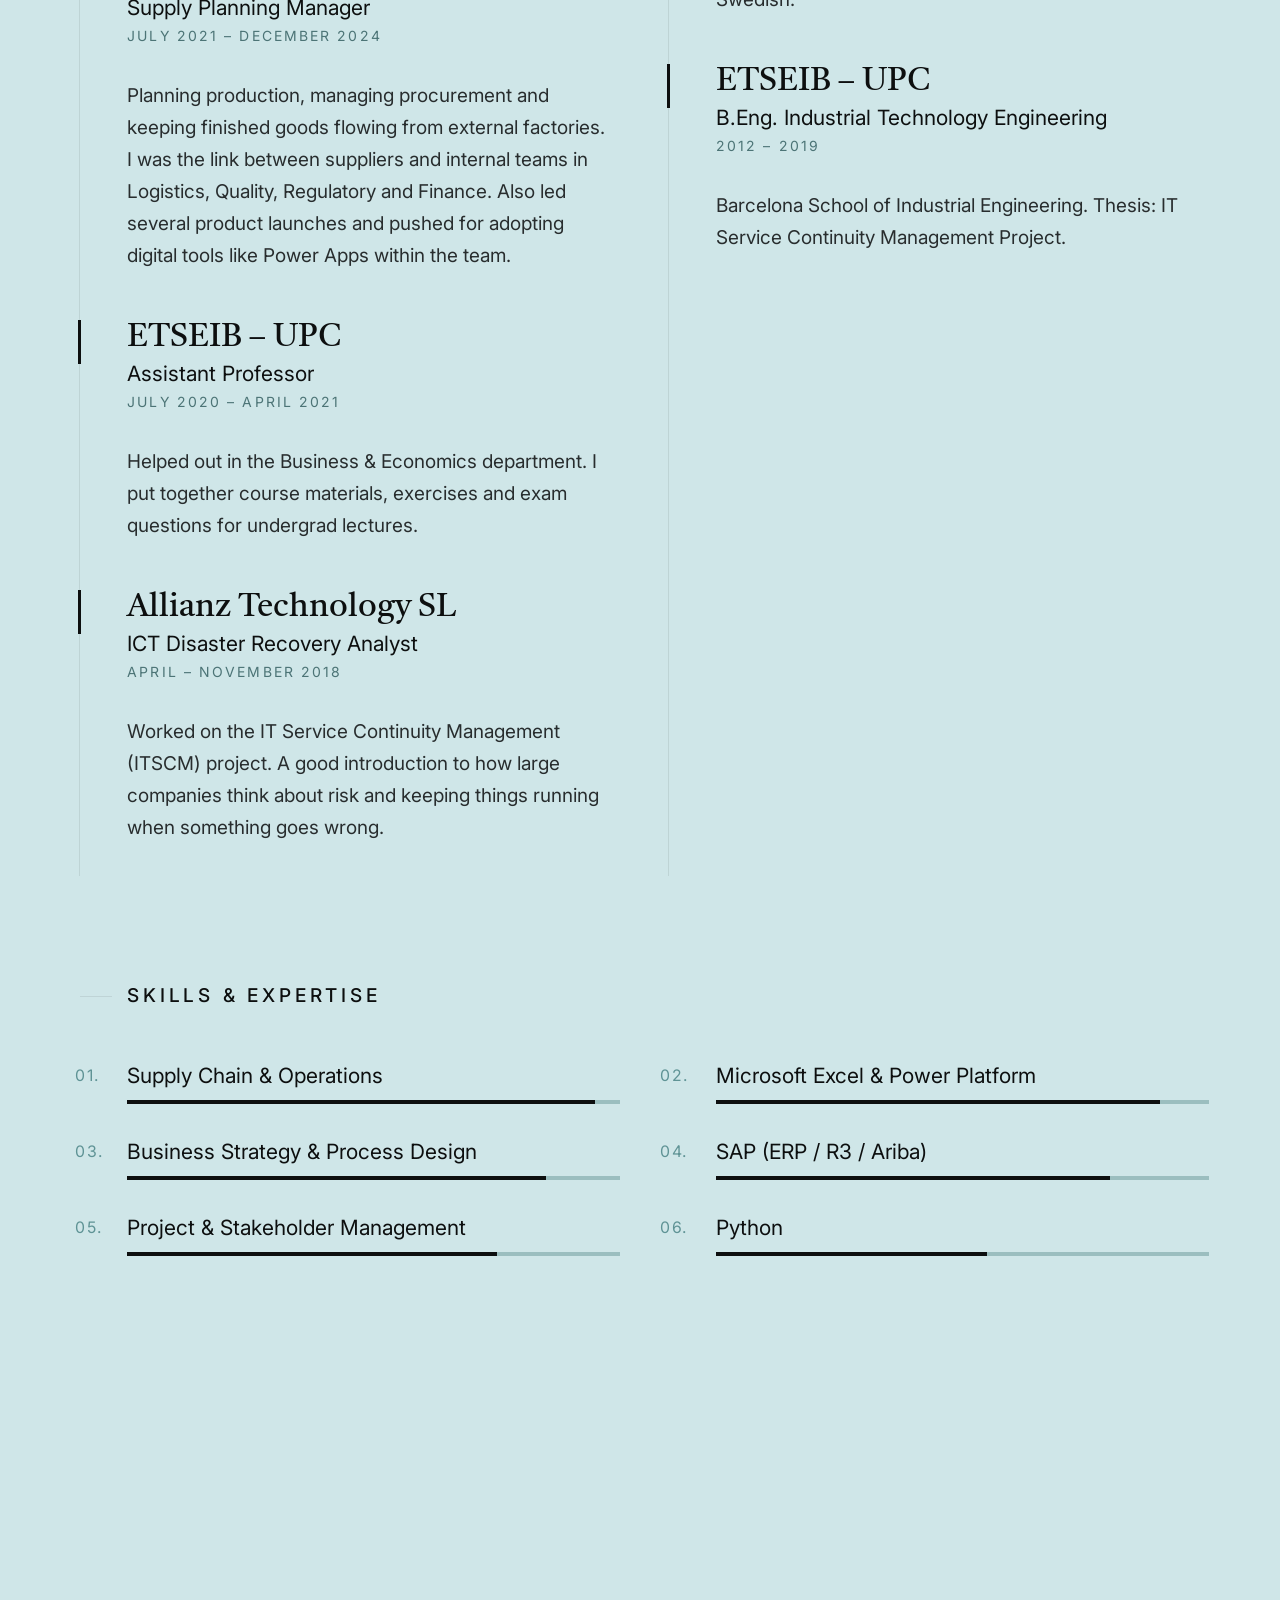
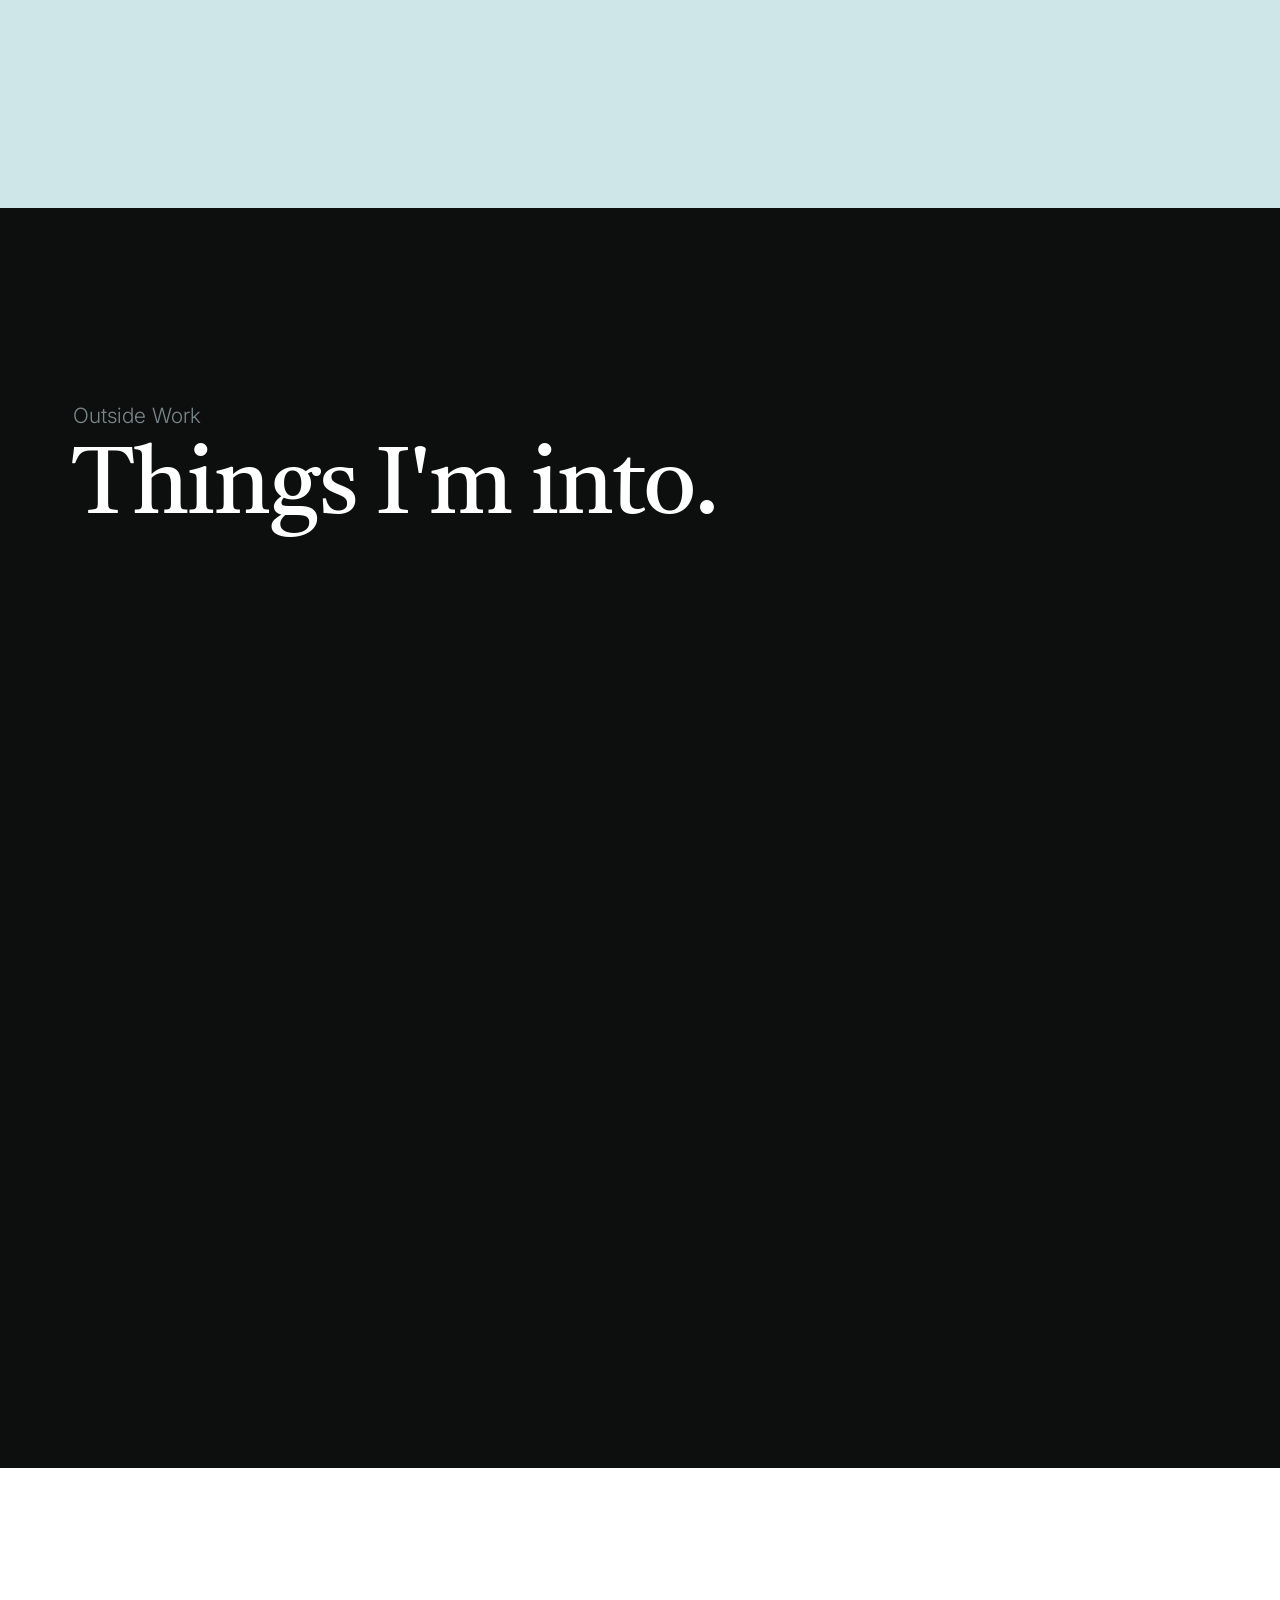
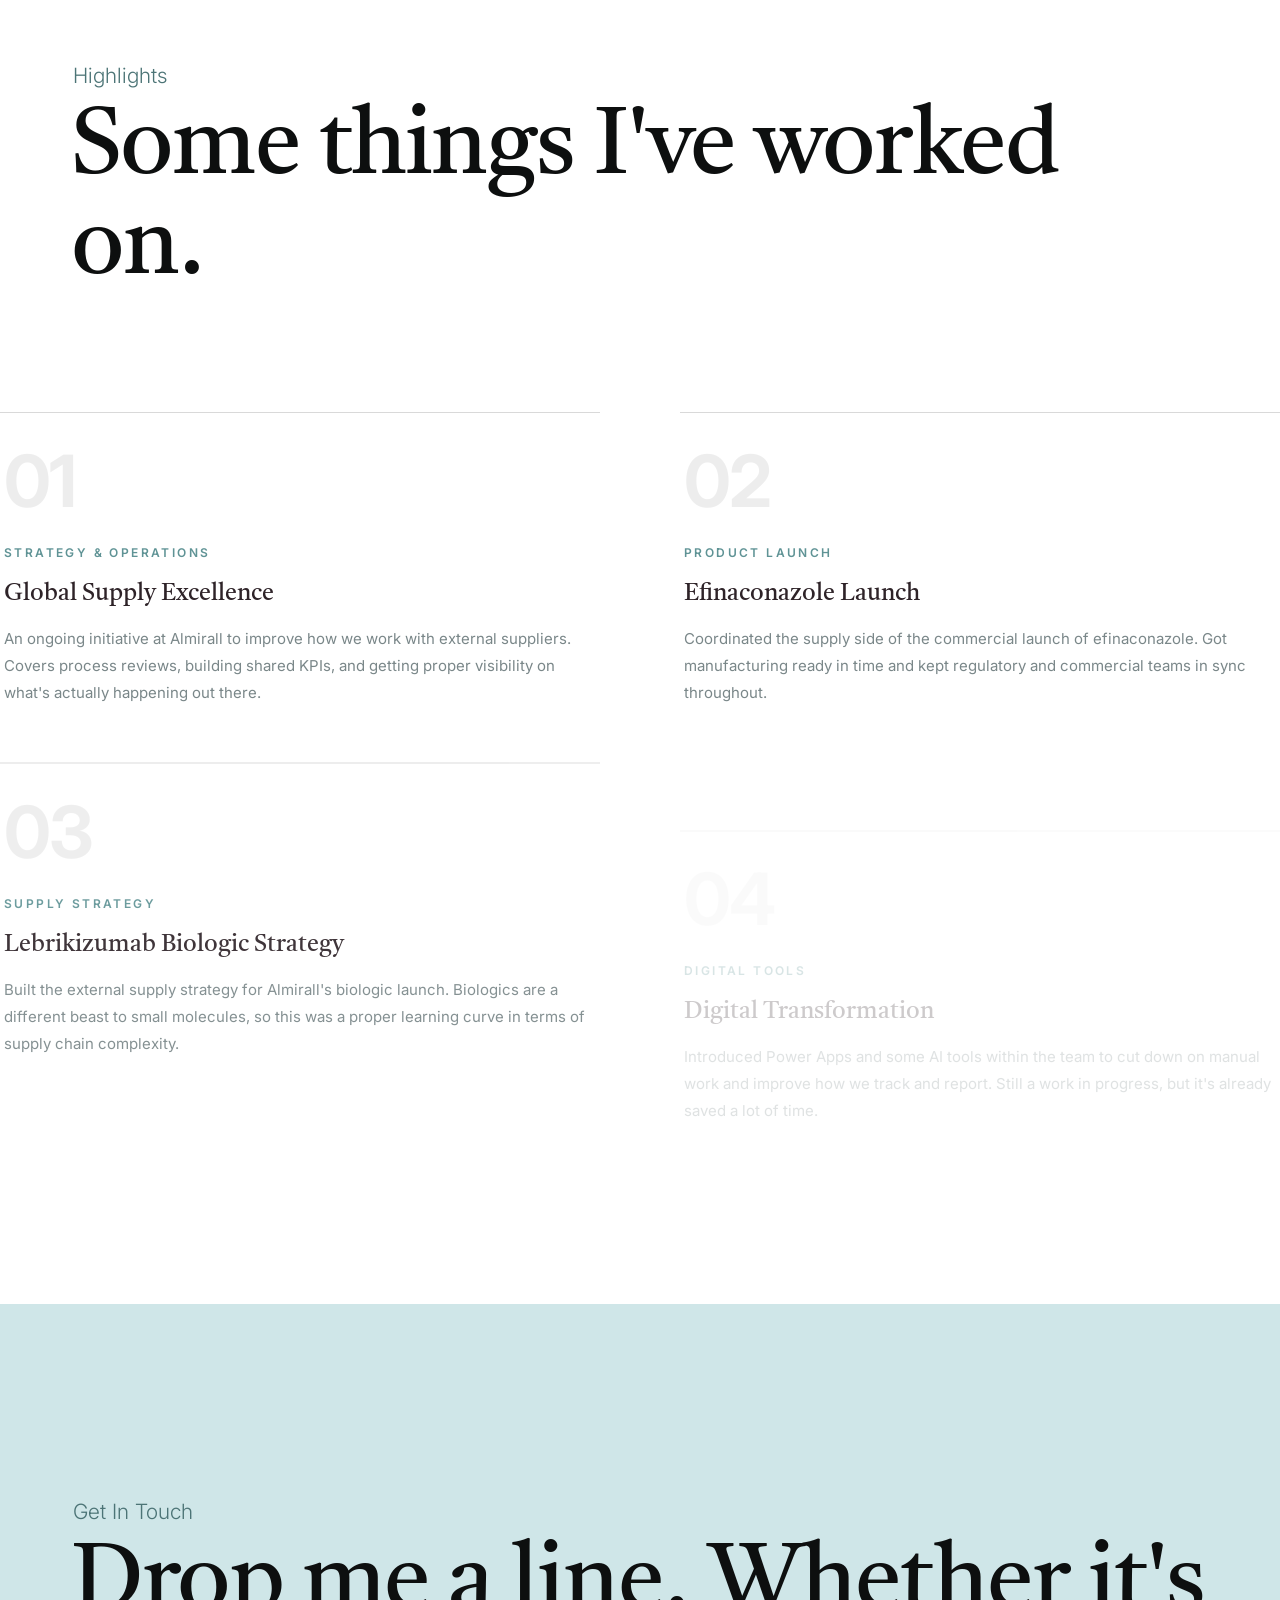
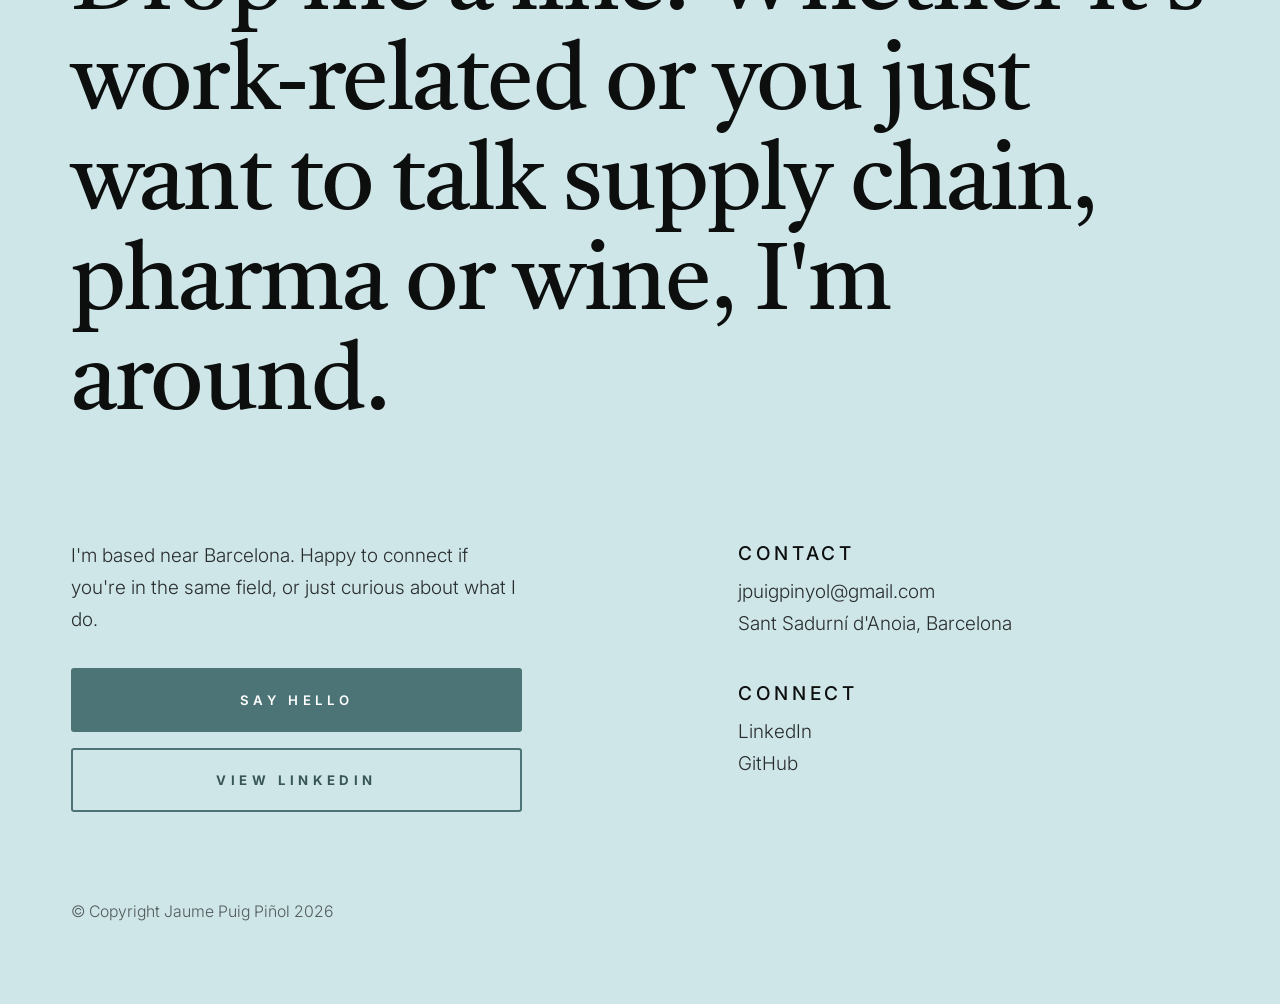
==== commit 1dbe14b4: "Add /run running stats dashboard page Static, self-contained page at jaumepuig.com/run with charts b" ====
--- a/index.html
+++ b/index.html
@@ -326,7 +326,7 @@
                     <div class="hobby-item__img" style="background-image: url(images/hobbies/running.jpg)"></div>
                     <div class="hobby-item__overlay">
                         <h4 class="hobby-item__title">Running</h4>
-                        <p class="hobby-item__desc">My way of switching off. Just lace up and go. Sant Sadurní has great trails very close by for when the road gets boring.</p>
+                        <p class="hobby-item__desc">My way of switching off. Just lace up and go. Sant Sadurní has great trails very close by for when the road gets boring. <a href="/run" class="hobby-item__link">See the numbers →</a></p>
                     </div>
                 </div>
 
--- a/css/styles.css
+++ b/css/styles.css
@@ -3696,6 +3696,22 @@
     transition     : max-height 0.4s ease, opacity 0.4s ease, transform 0.4s ease;
 }
 
+.hobby-item__link {
+    display         : inline-block;
+    margin-top      : 0.8rem;
+    color           : #E8743B;
+    font-weight     : 500;
+    text-decoration : none;
+    border-bottom   : 1px solid transparent;
+    transition      : border-color 0.2s ease;
+}
+
+.hobby-item__link:hover,
+.hobby-item__link:focus {
+    color         : #E8743B;
+    border-bottom : 1px solid #E8743B;
+}
+
 .hobby-item:hover .hobby-item__img {
     transform : scale(1.05);
 }
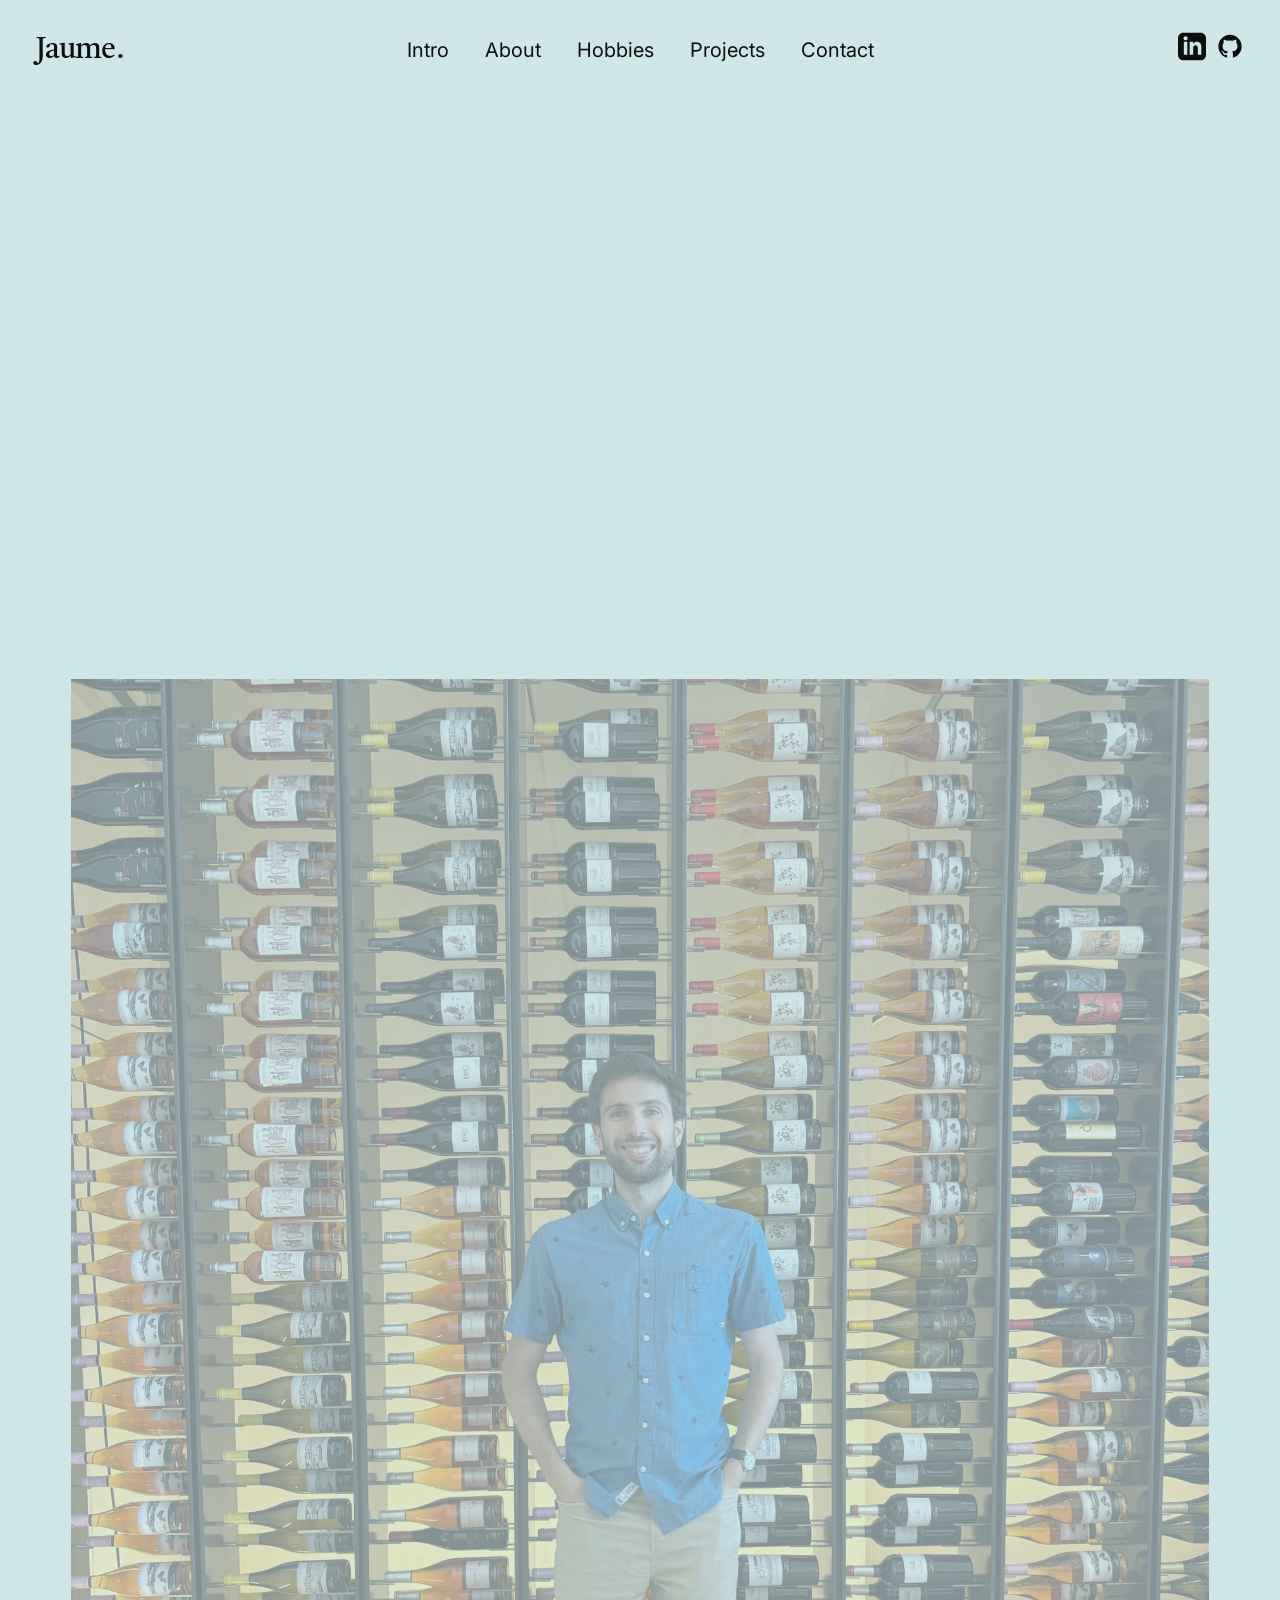
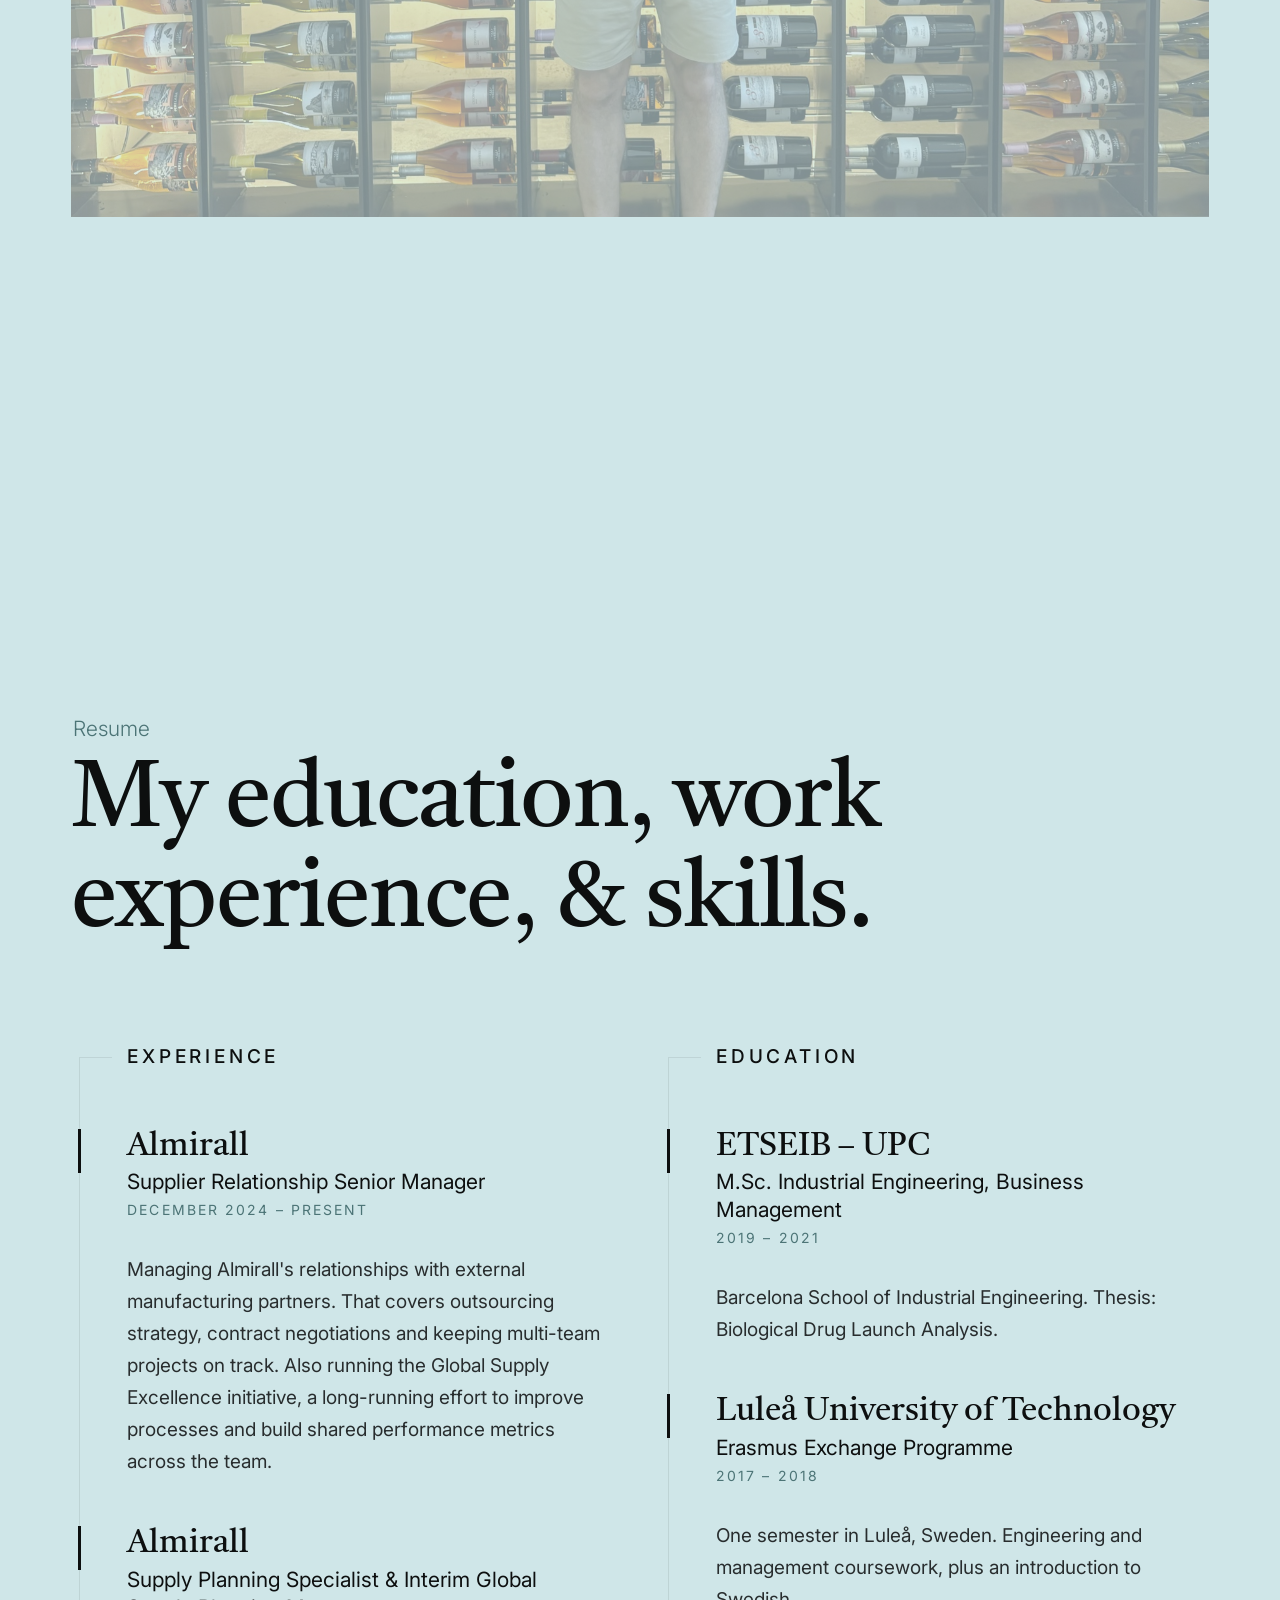
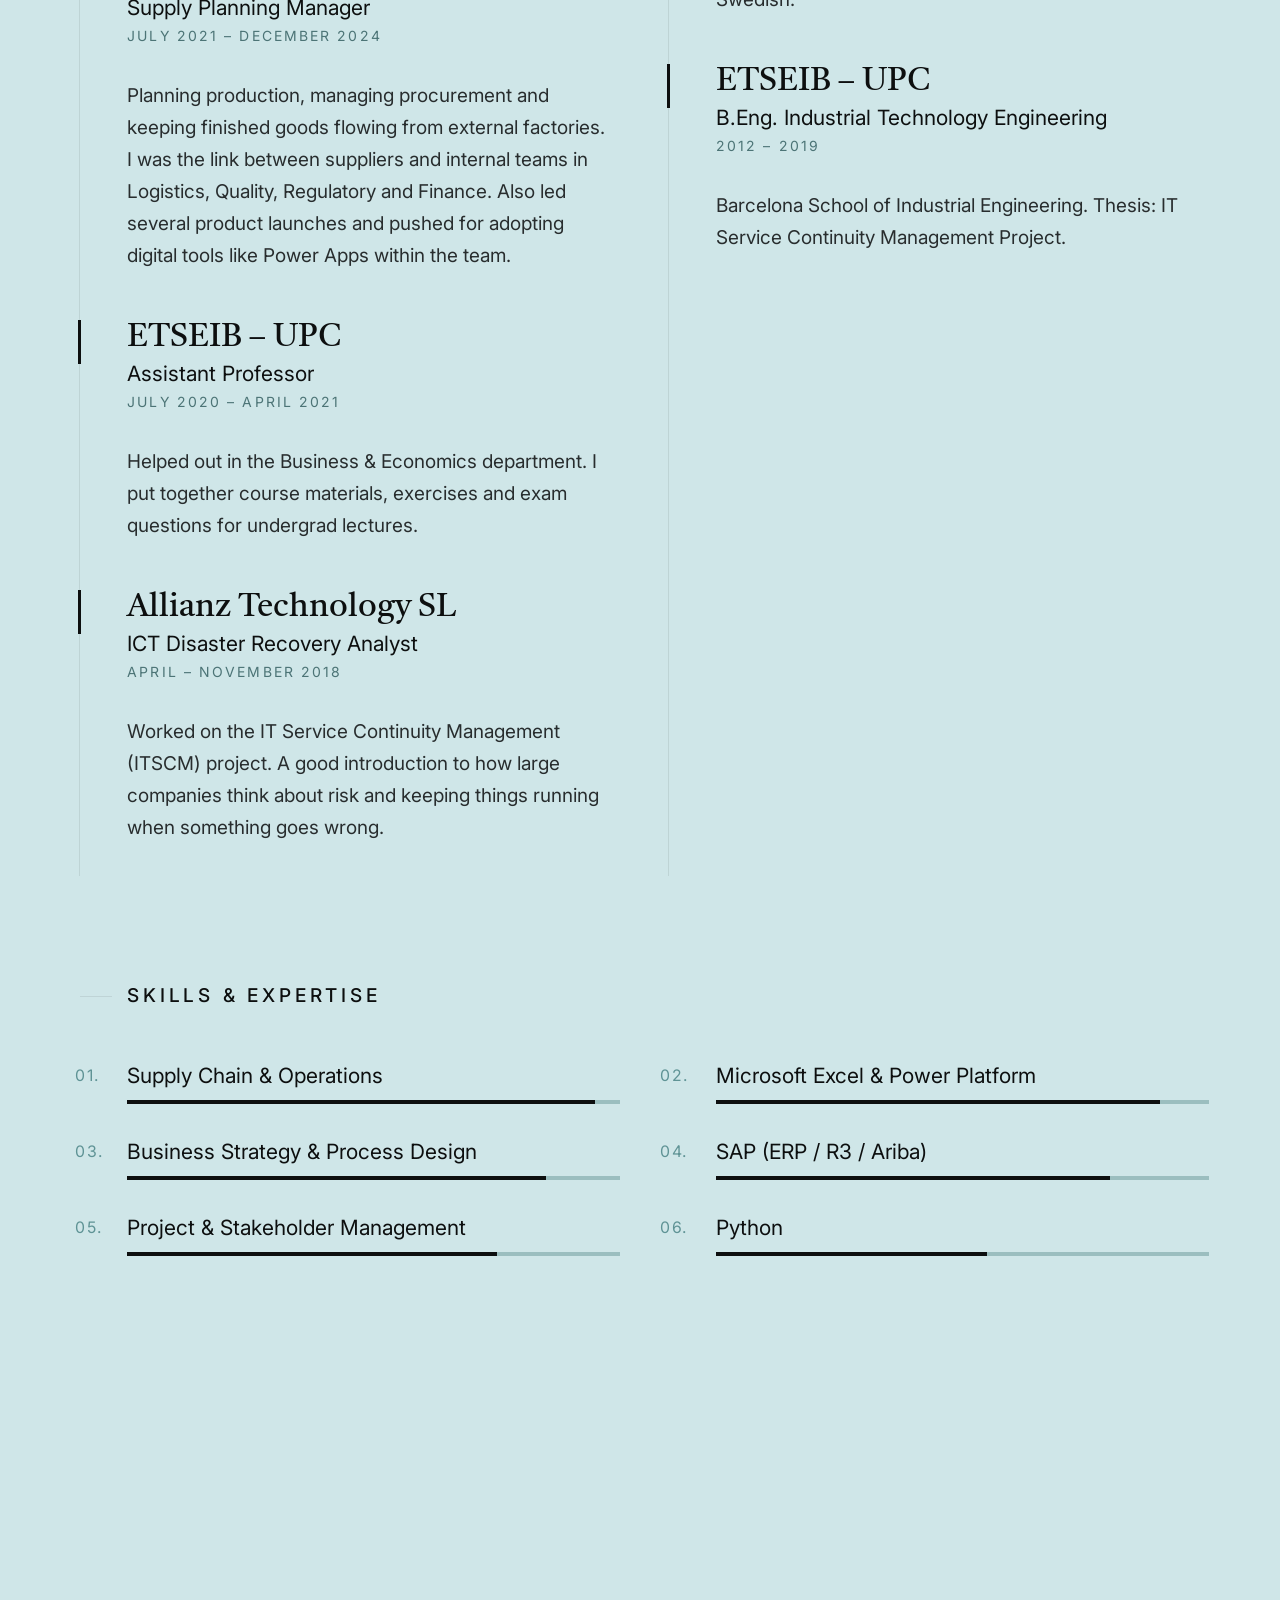
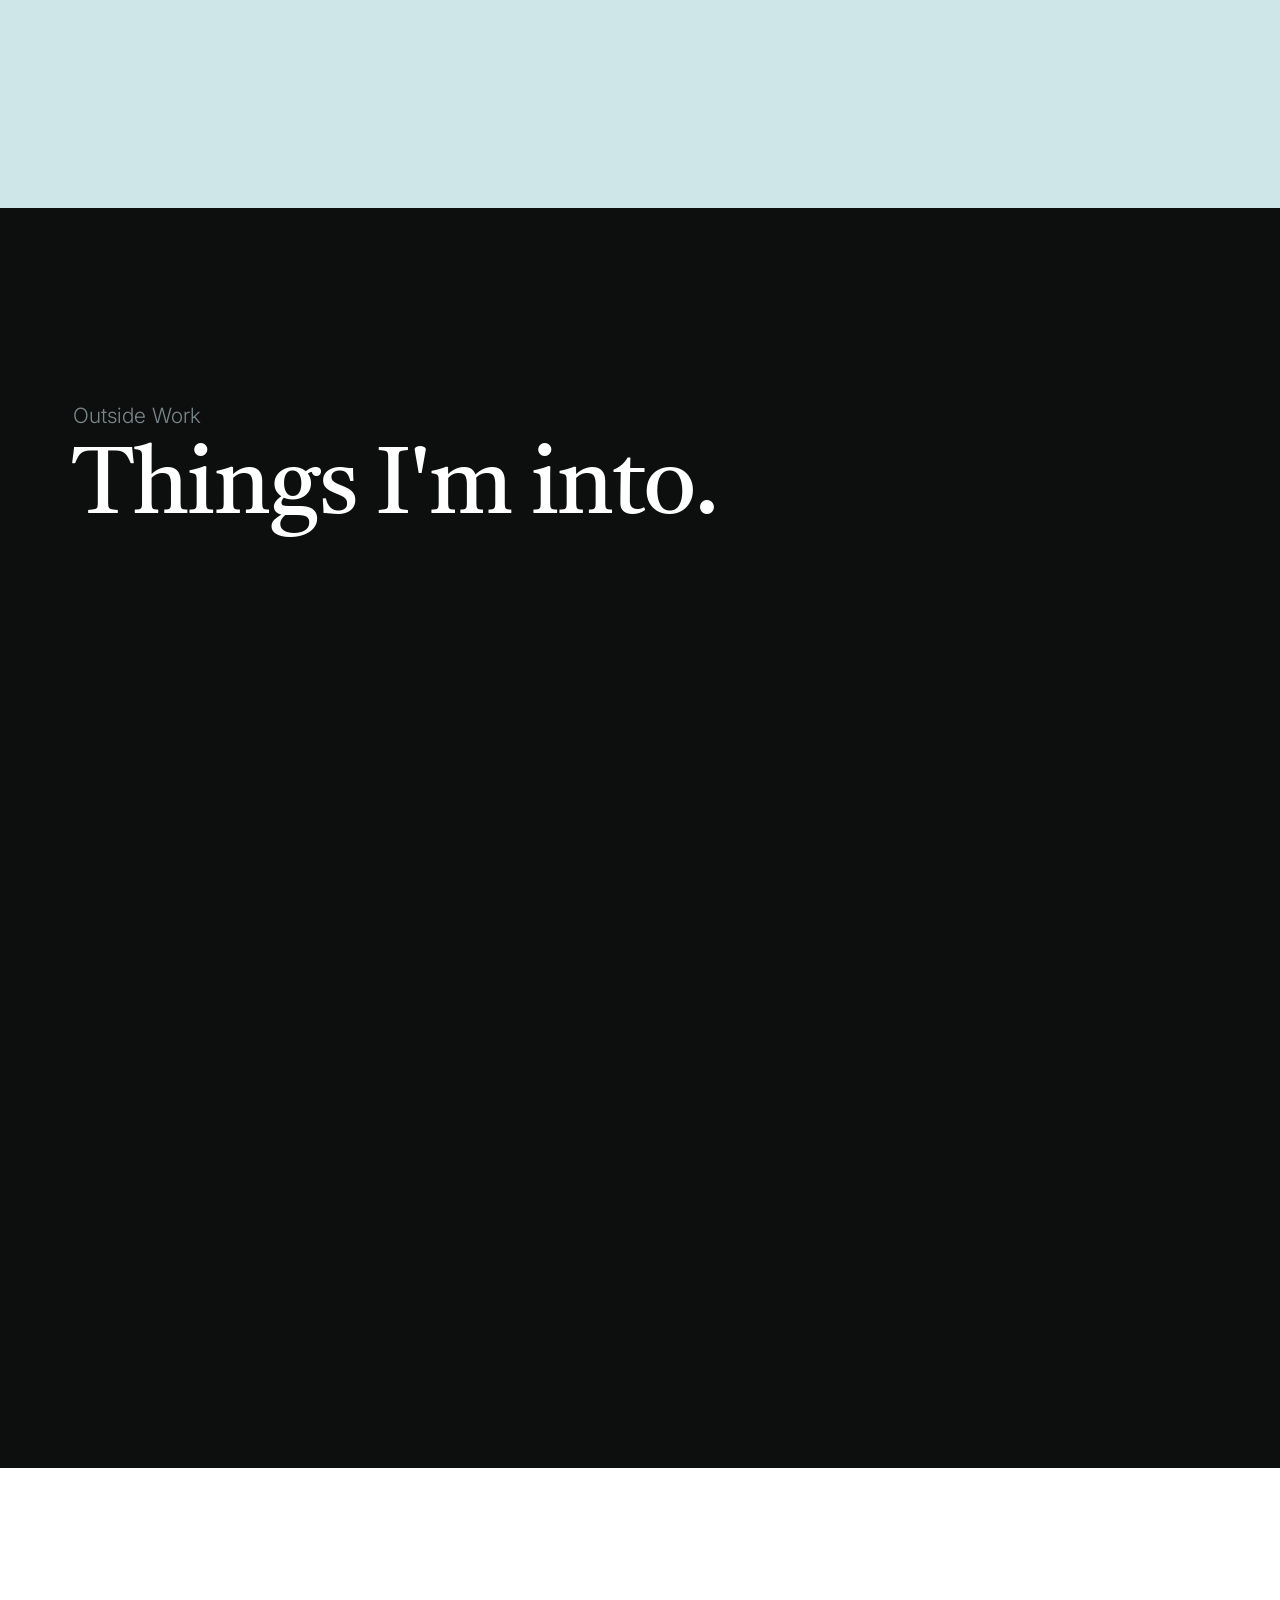
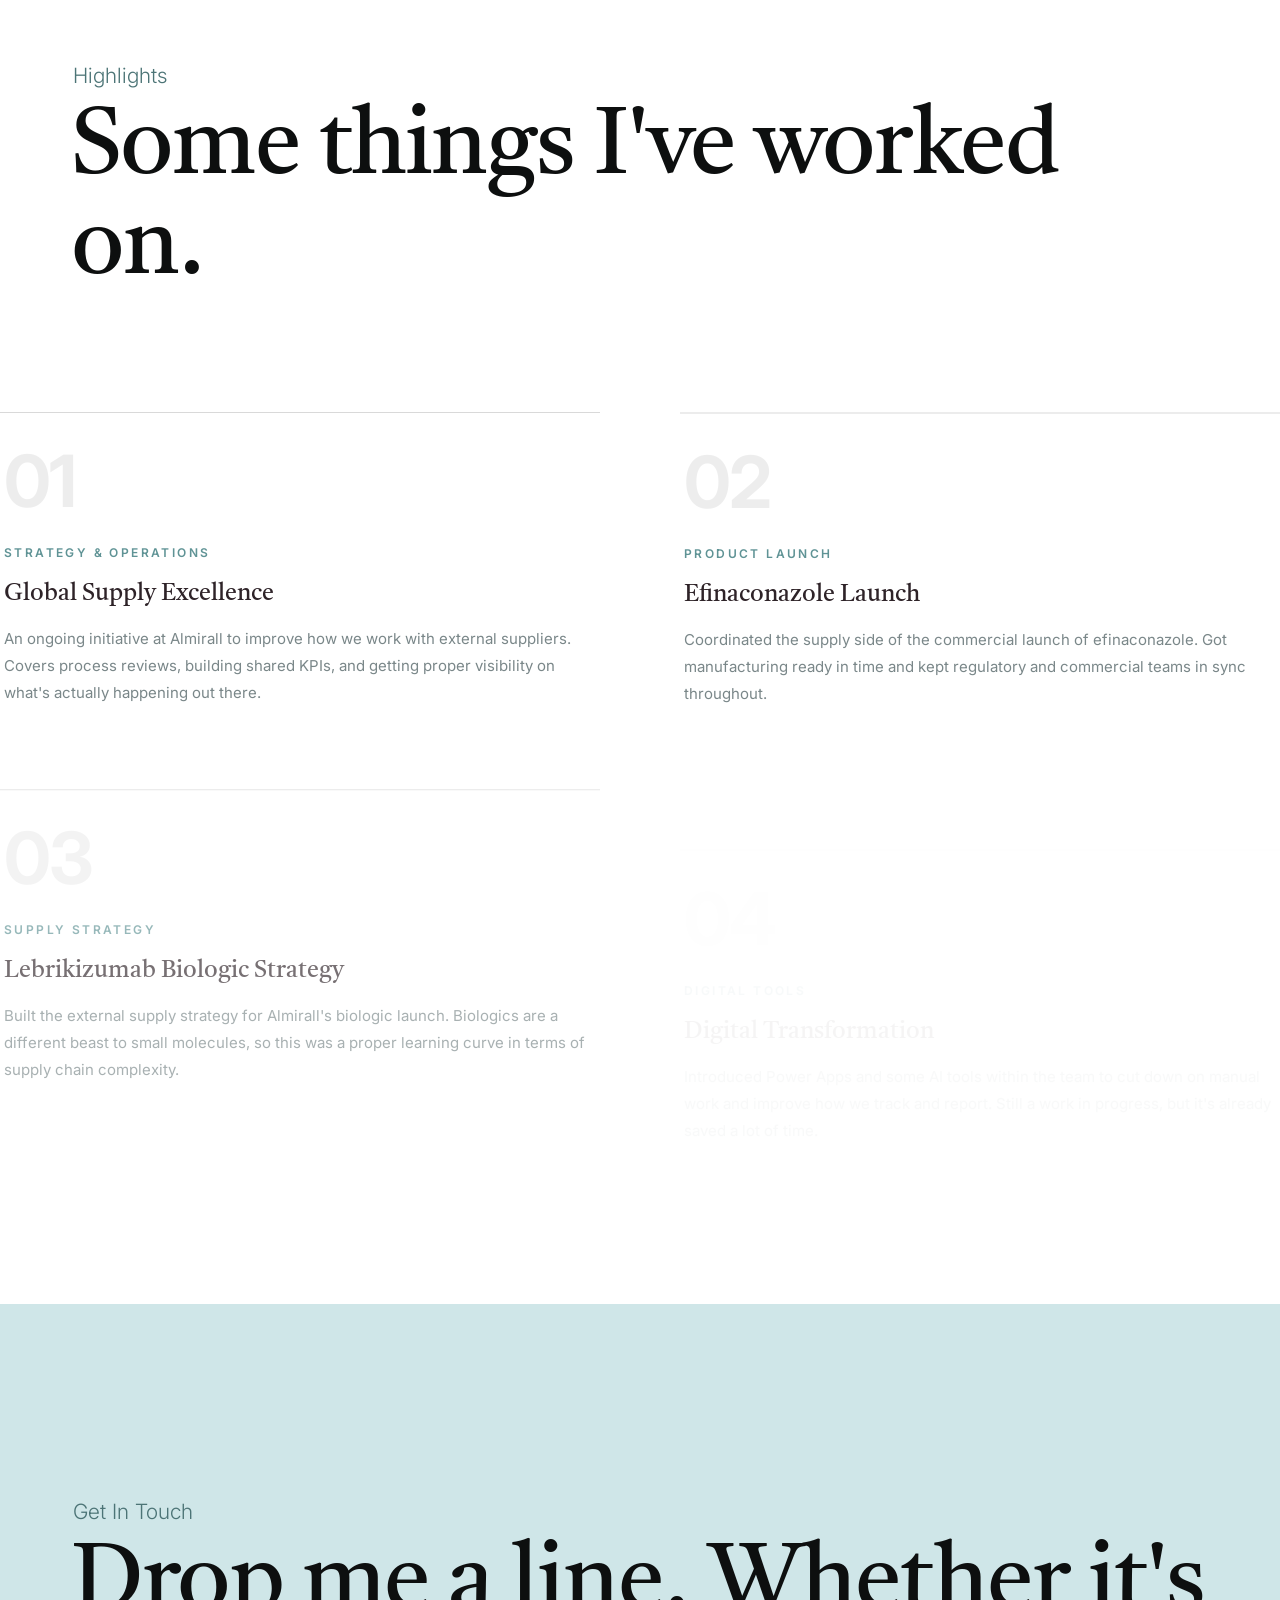
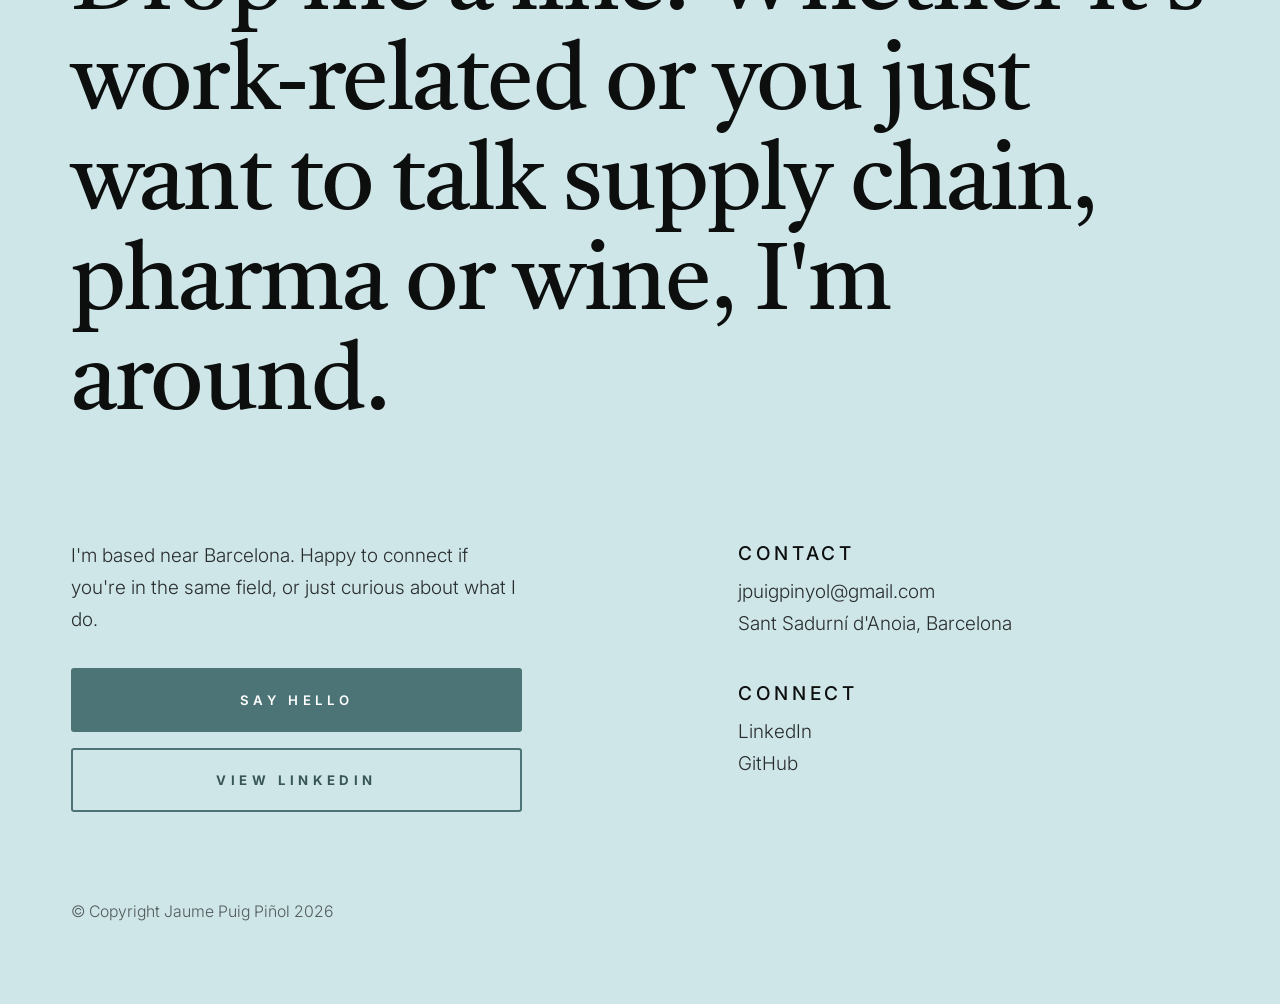
==== commit 9112a577: "Reword running card stats link to "Check my stats here" Co-Authored-By: Claude Sonnet 4.6 <noreply@a" ====
--- a/index.html
+++ b/index.html
@@ -326,7 +326,7 @@
                     <div class="hobby-item__img" style="background-image: url(images/hobbies/running.jpg)"></div>
                     <div class="hobby-item__overlay">
                         <h4 class="hobby-item__title">Running</h4>
-                        <p class="hobby-item__desc">My way of switching off. Just lace up and go. Sant Sadurní has great trails very close by for when the road gets boring. <a href="/run" class="hobby-item__link">See the numbers →</a></p>
+                        <p class="hobby-item__desc">My way of switching off. Just lace up and go. Sant Sadurní has great trails very close by for when the road gets boring. Check my stats <a href="/run" class="hobby-item__link">here</a>.</p>
                     </div>
                 </div>
 
